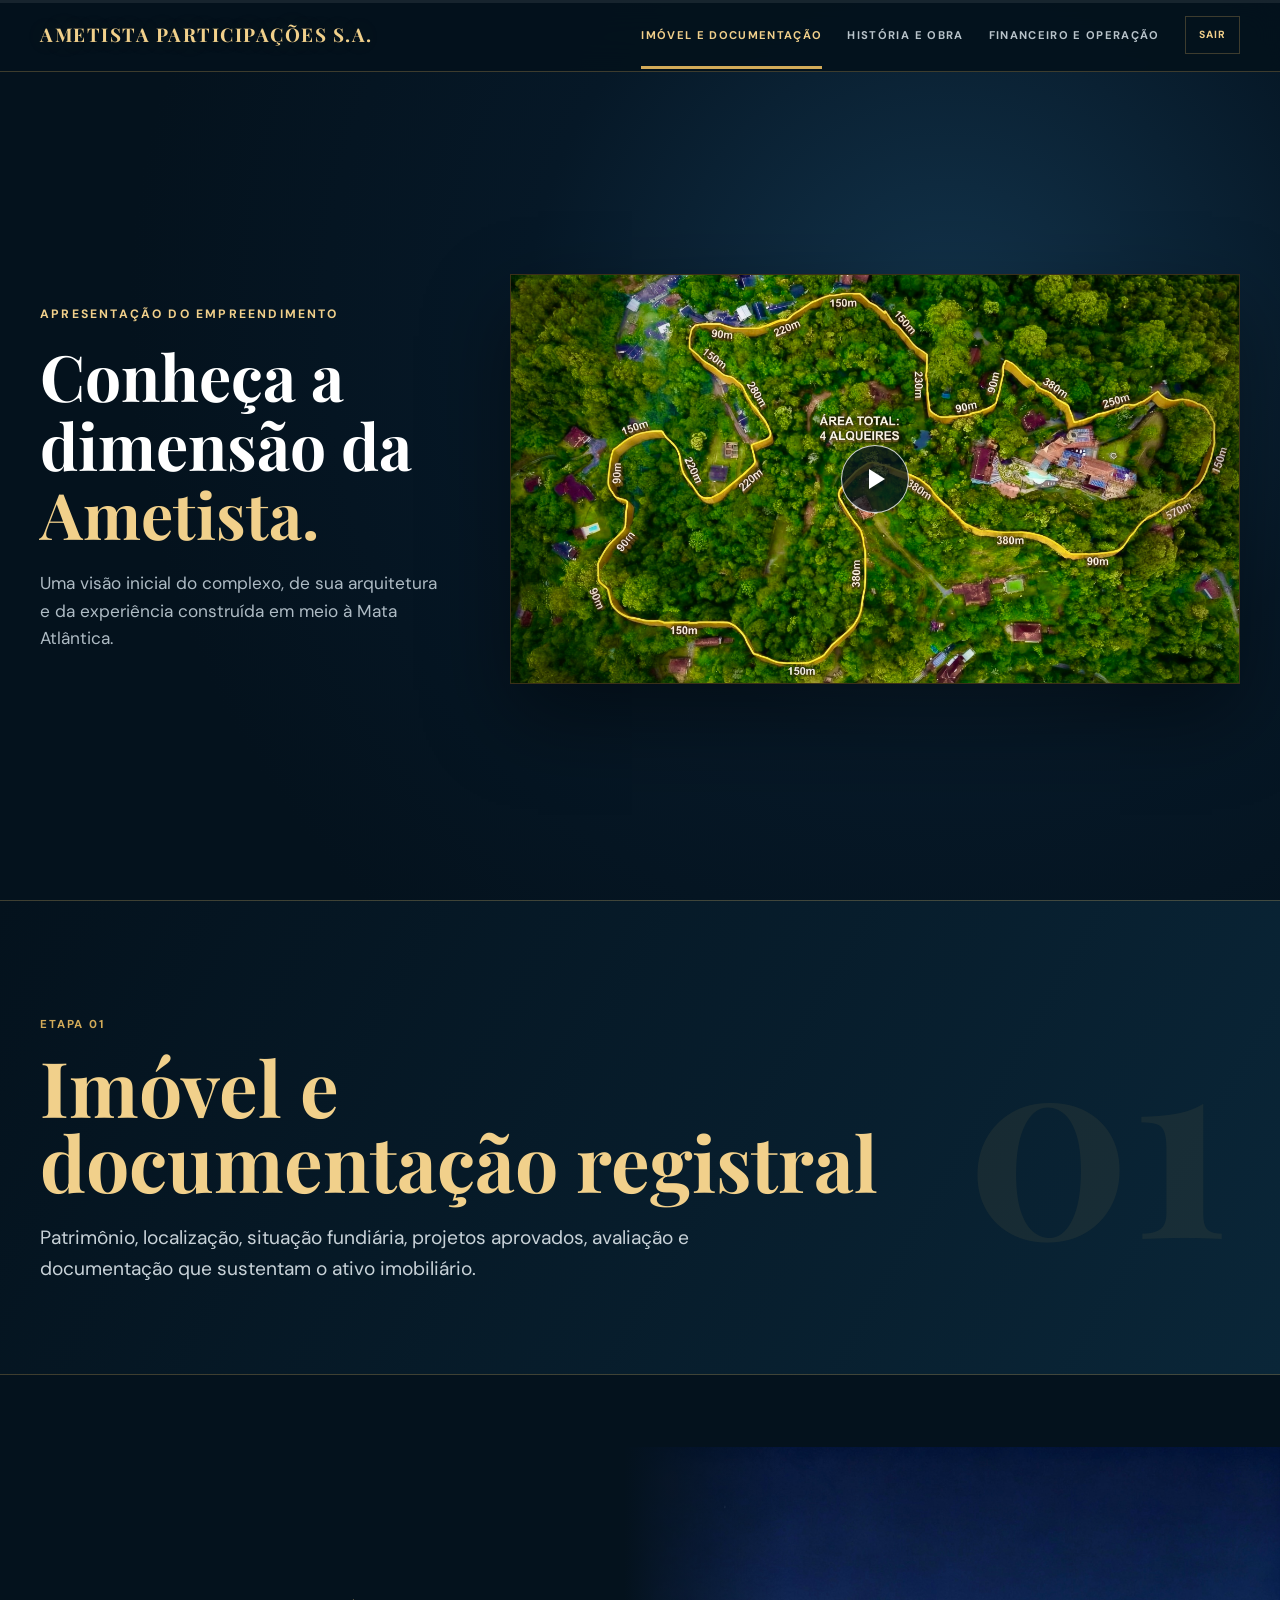
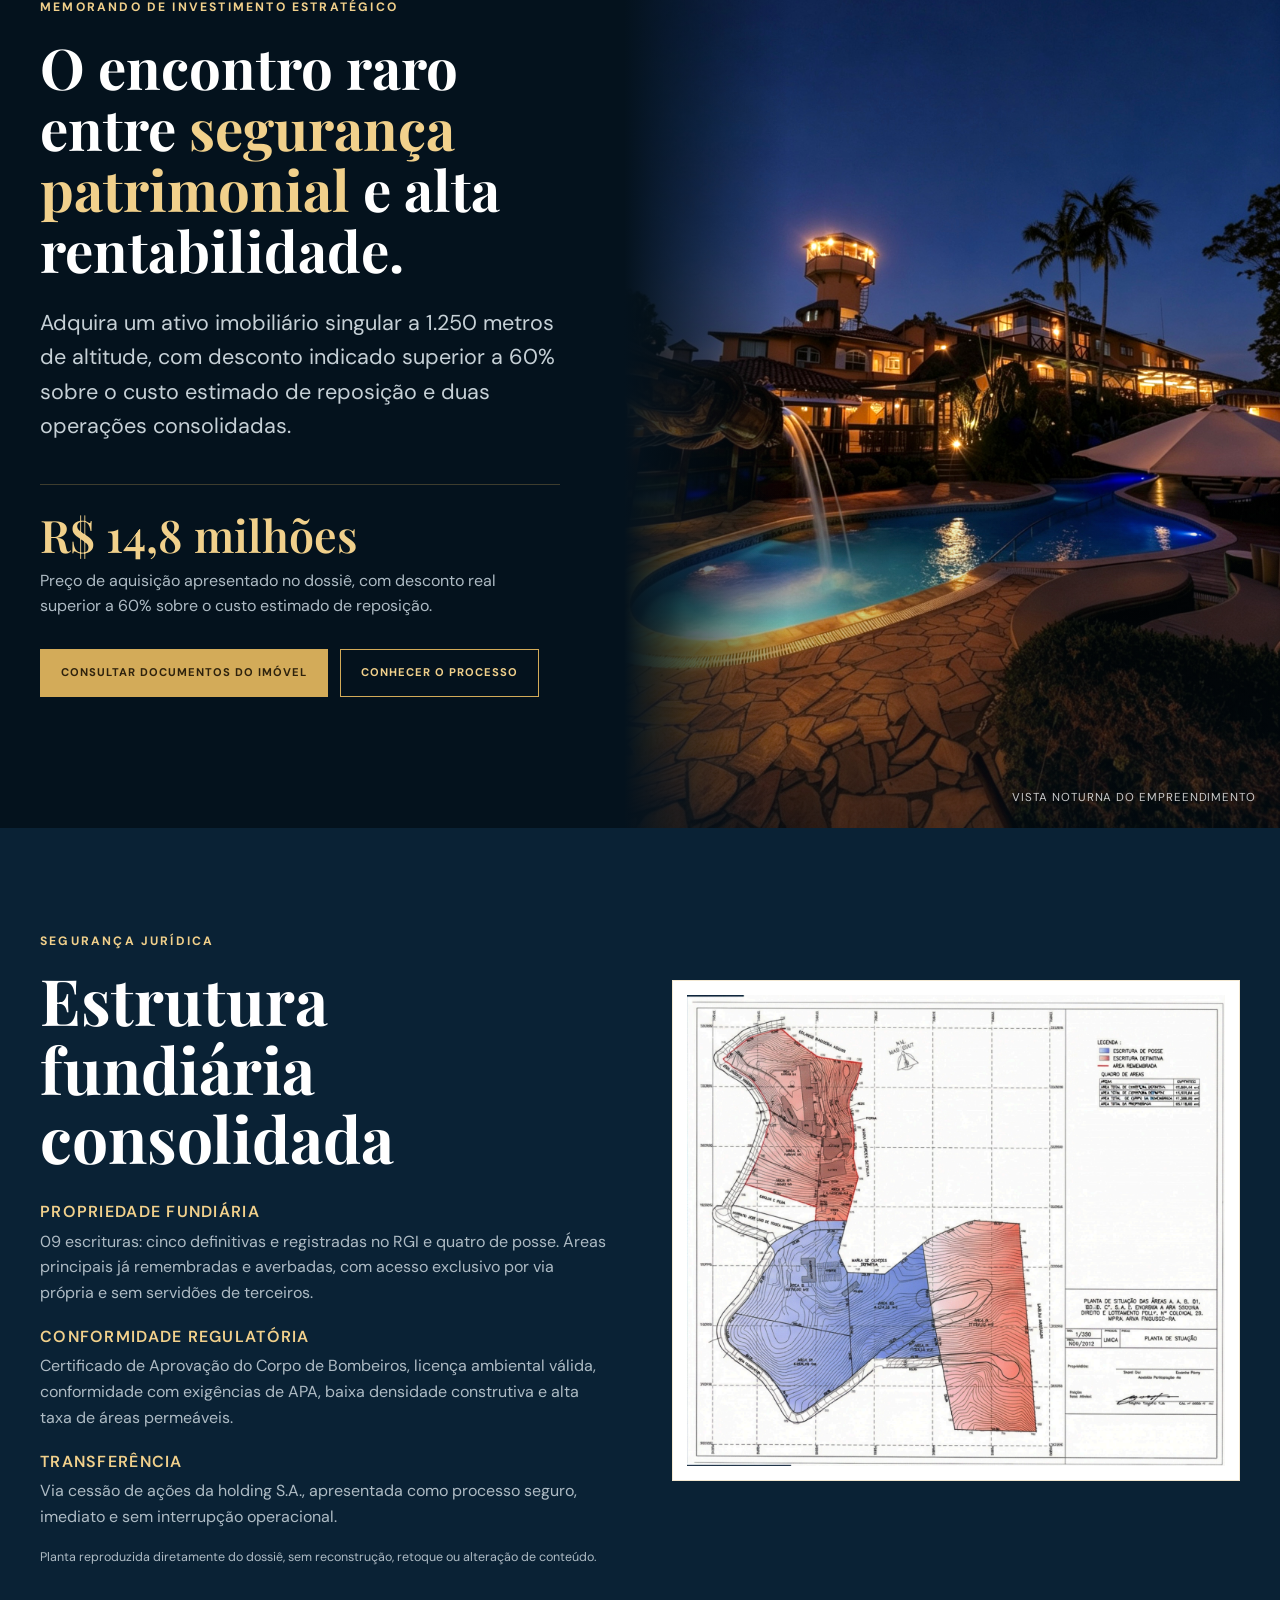
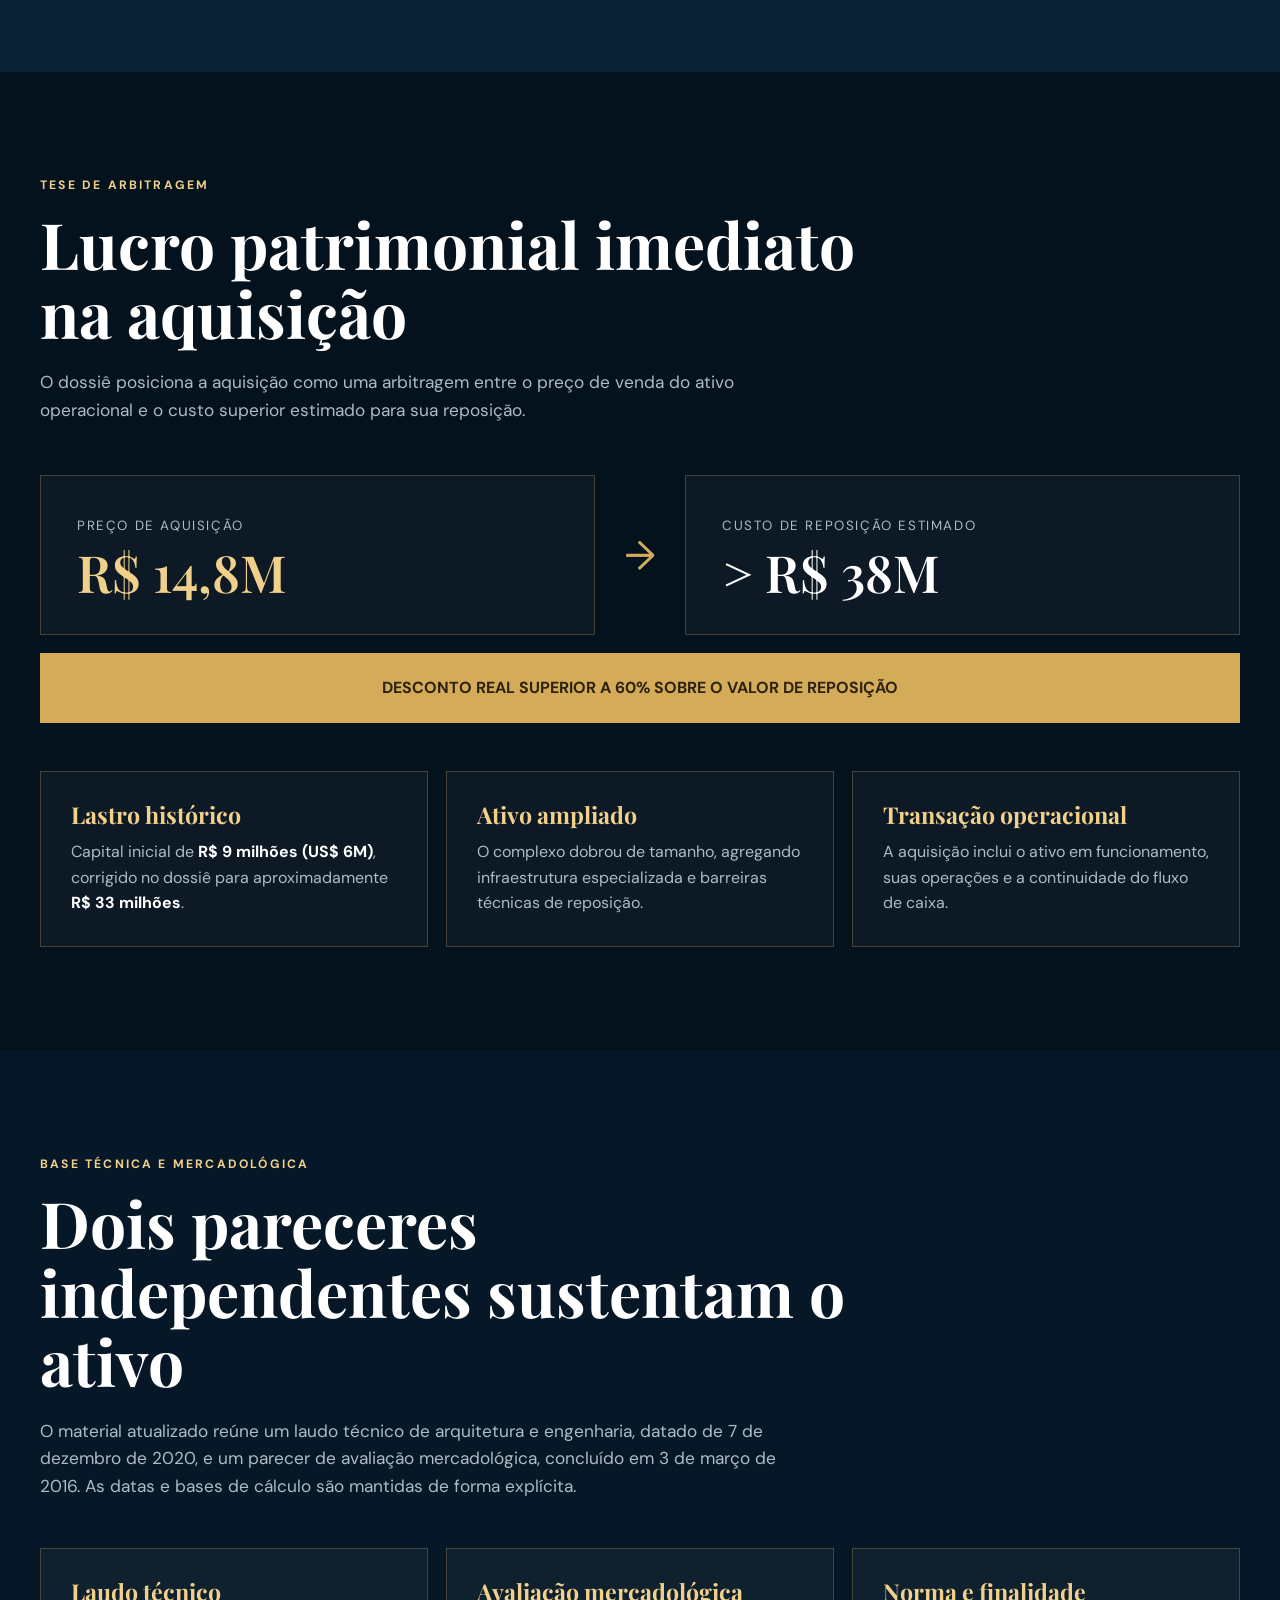
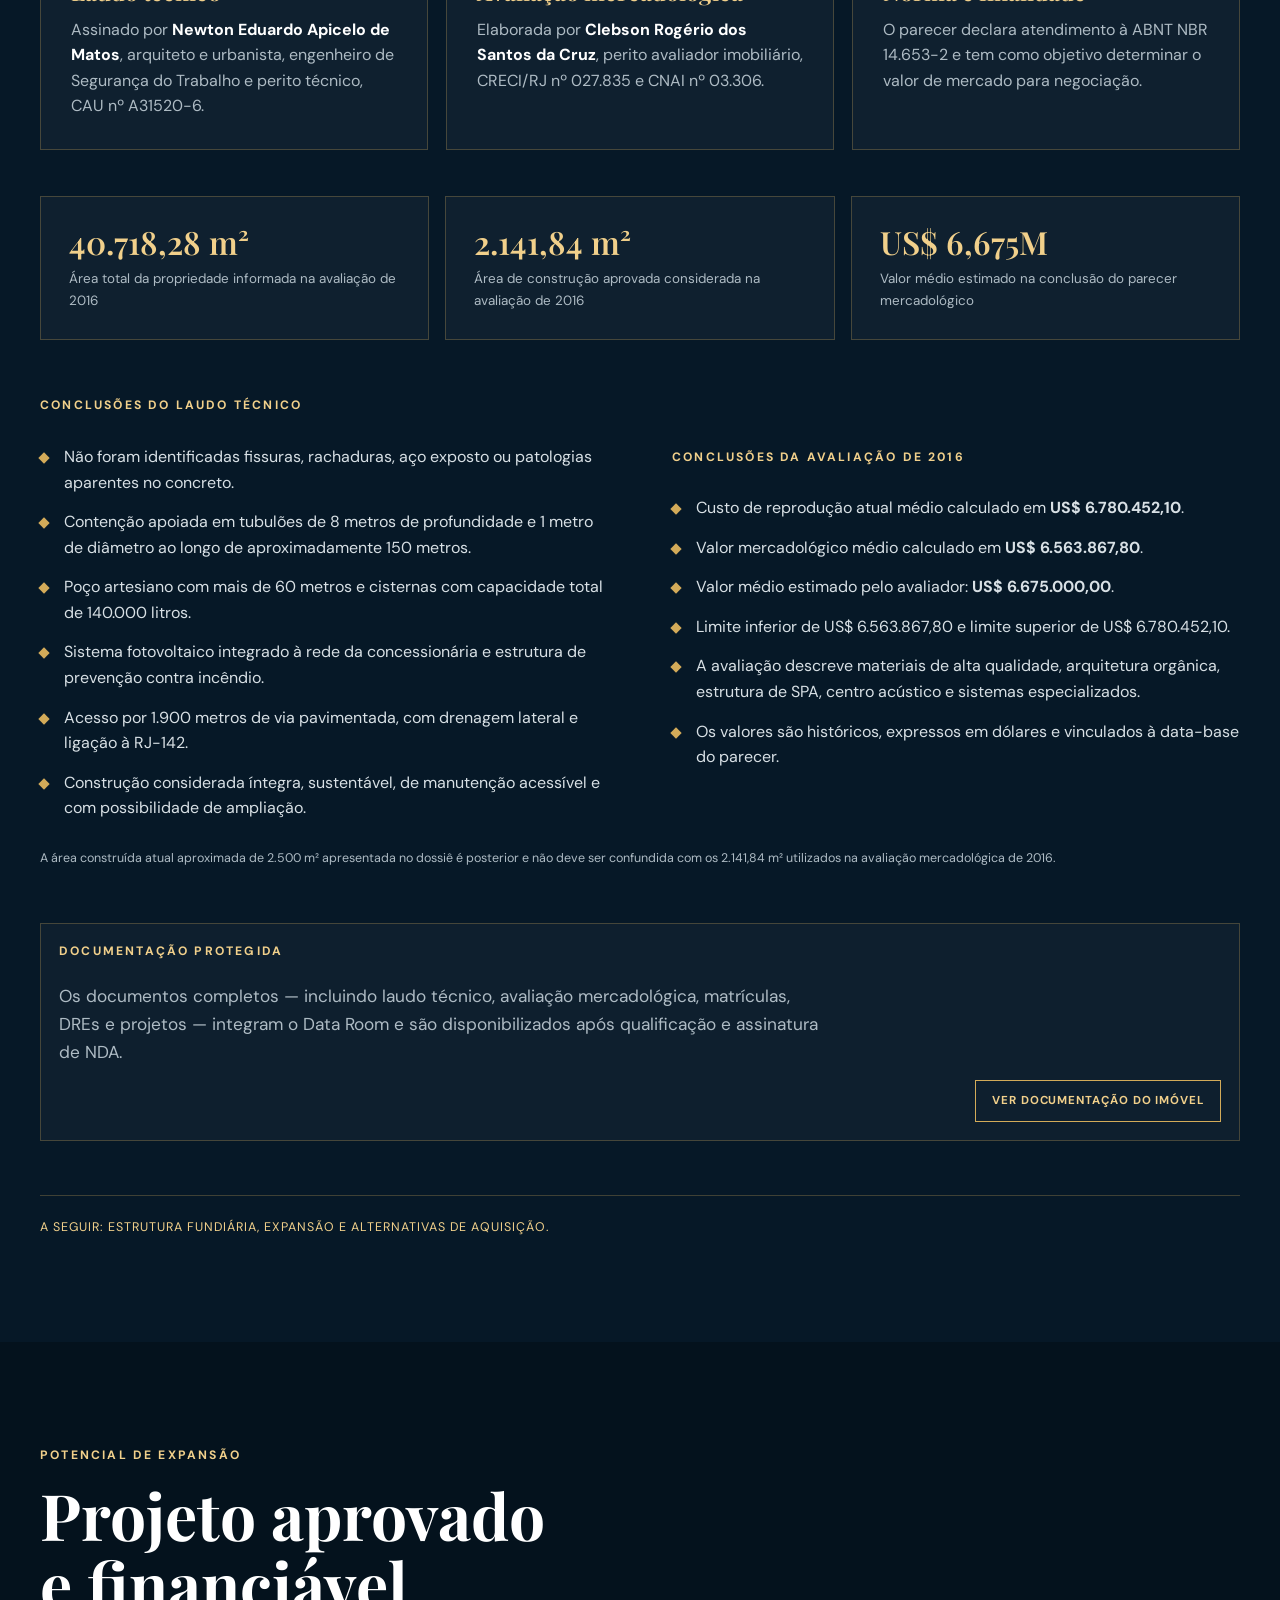
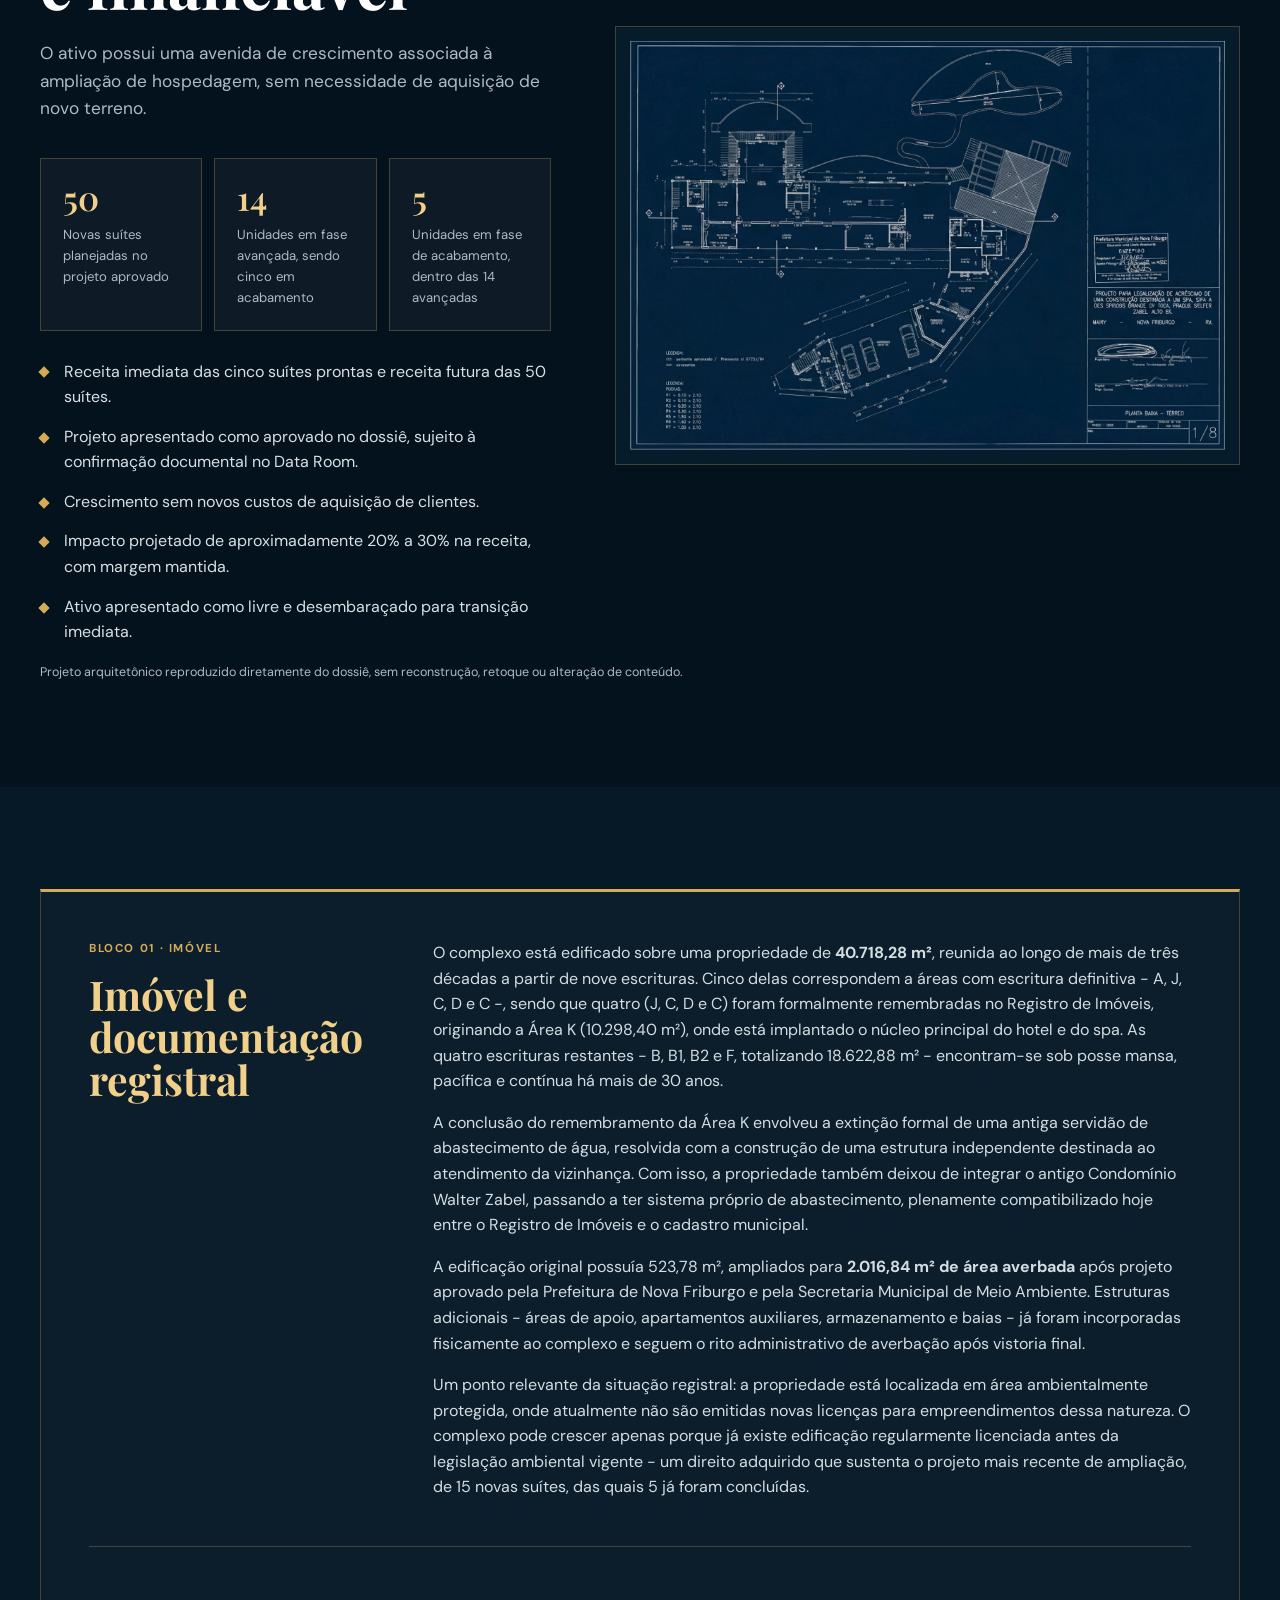
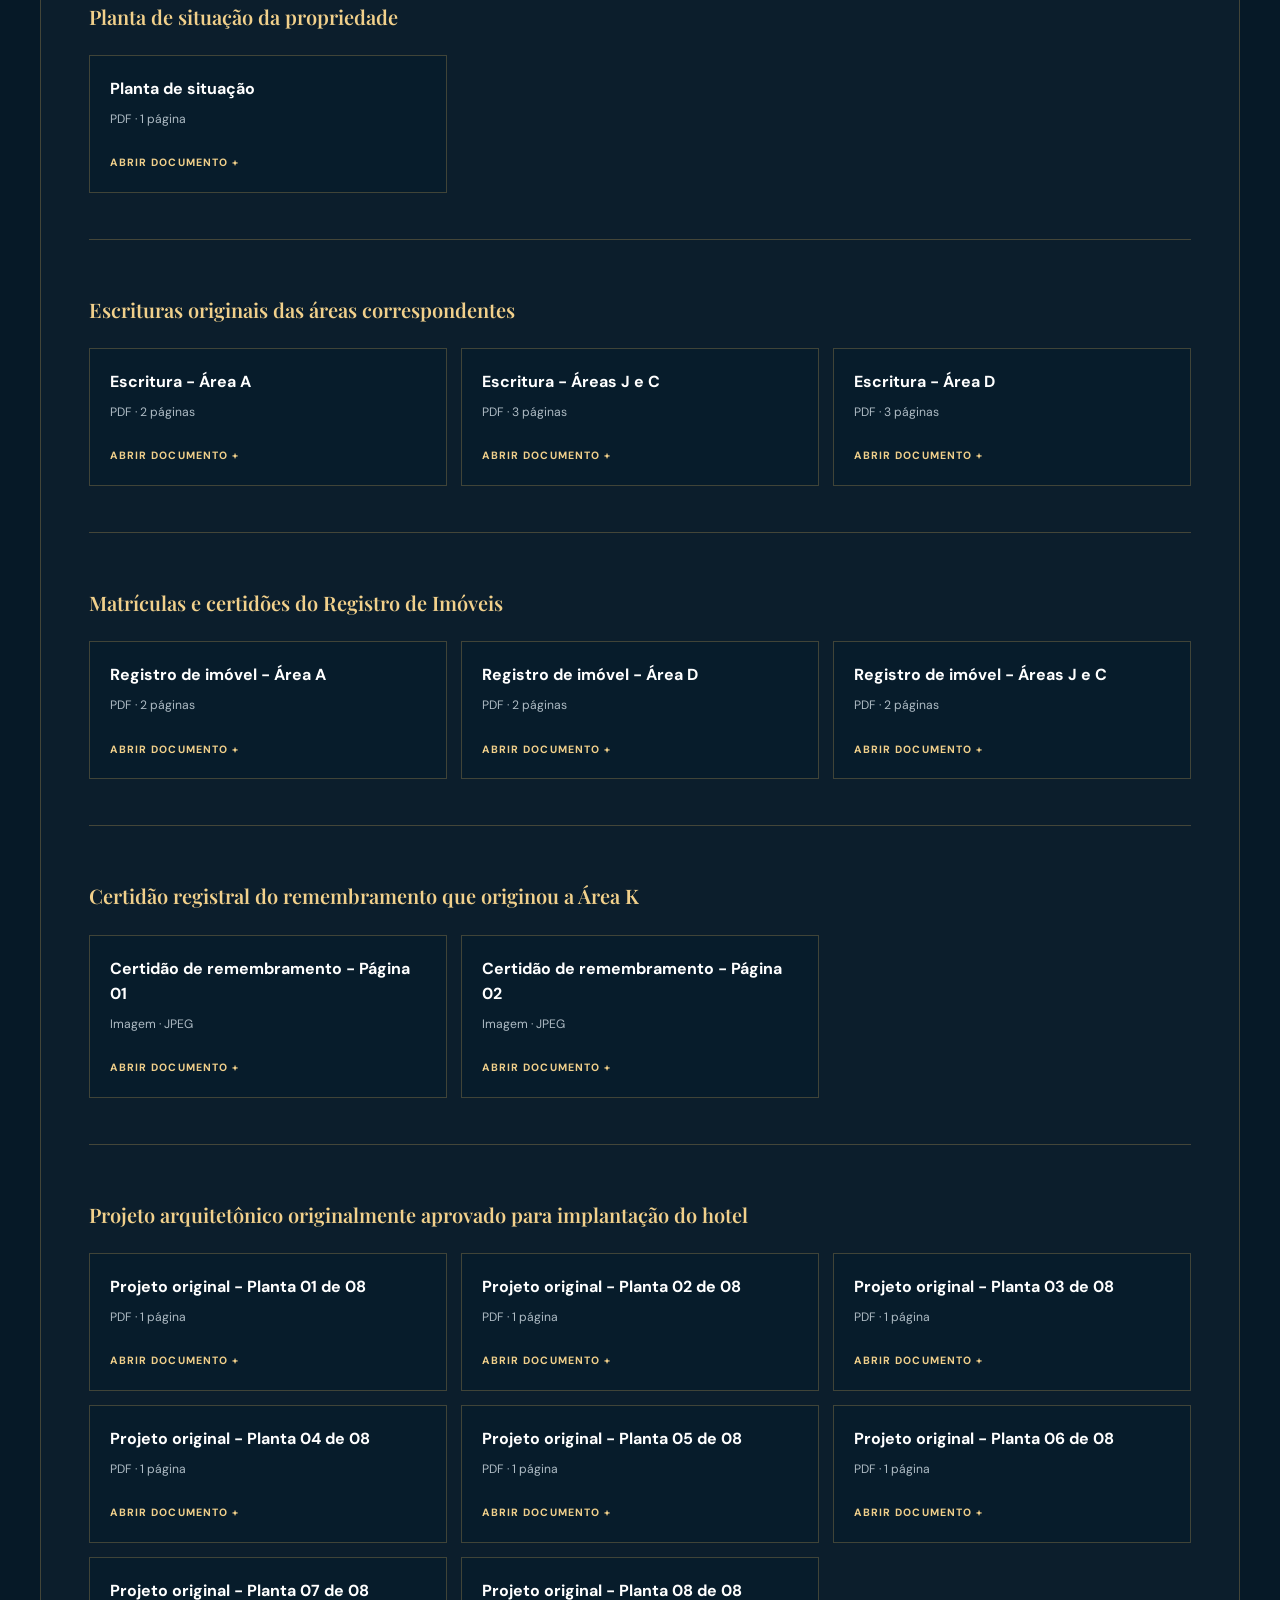
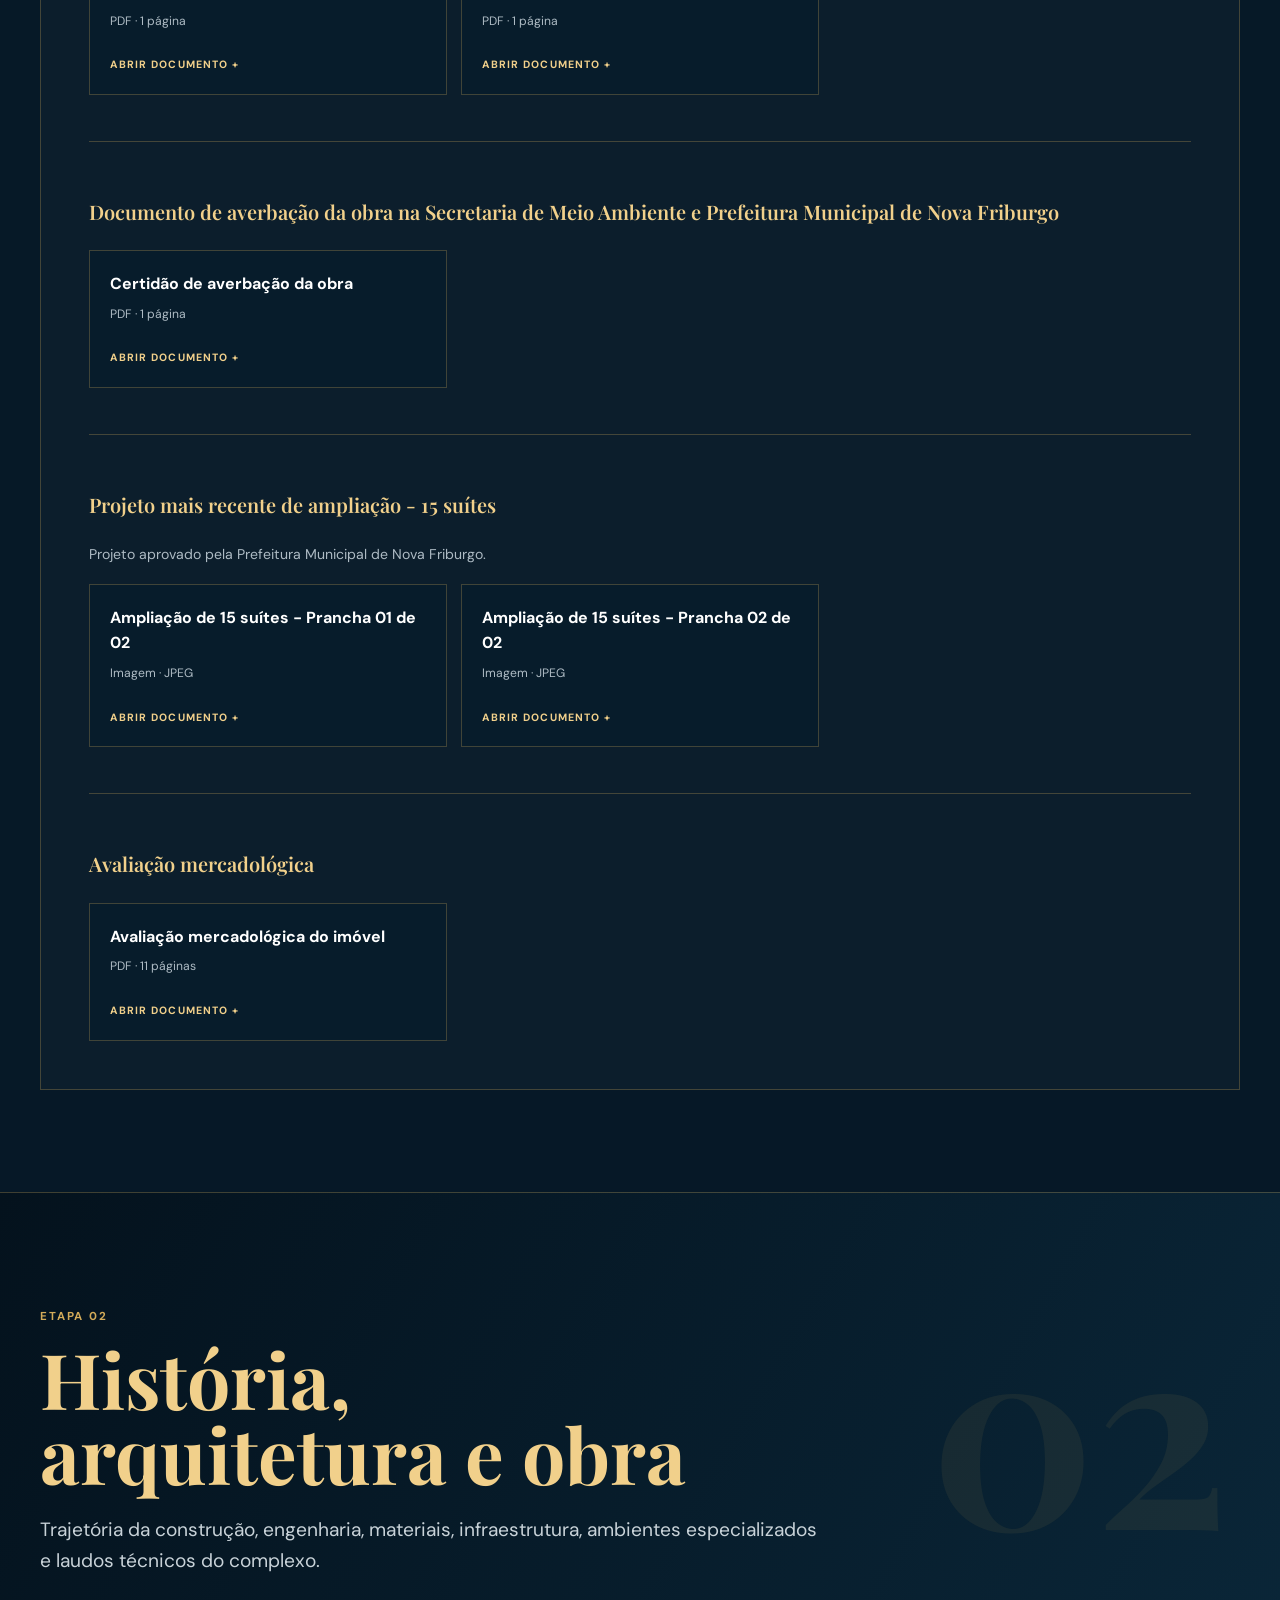
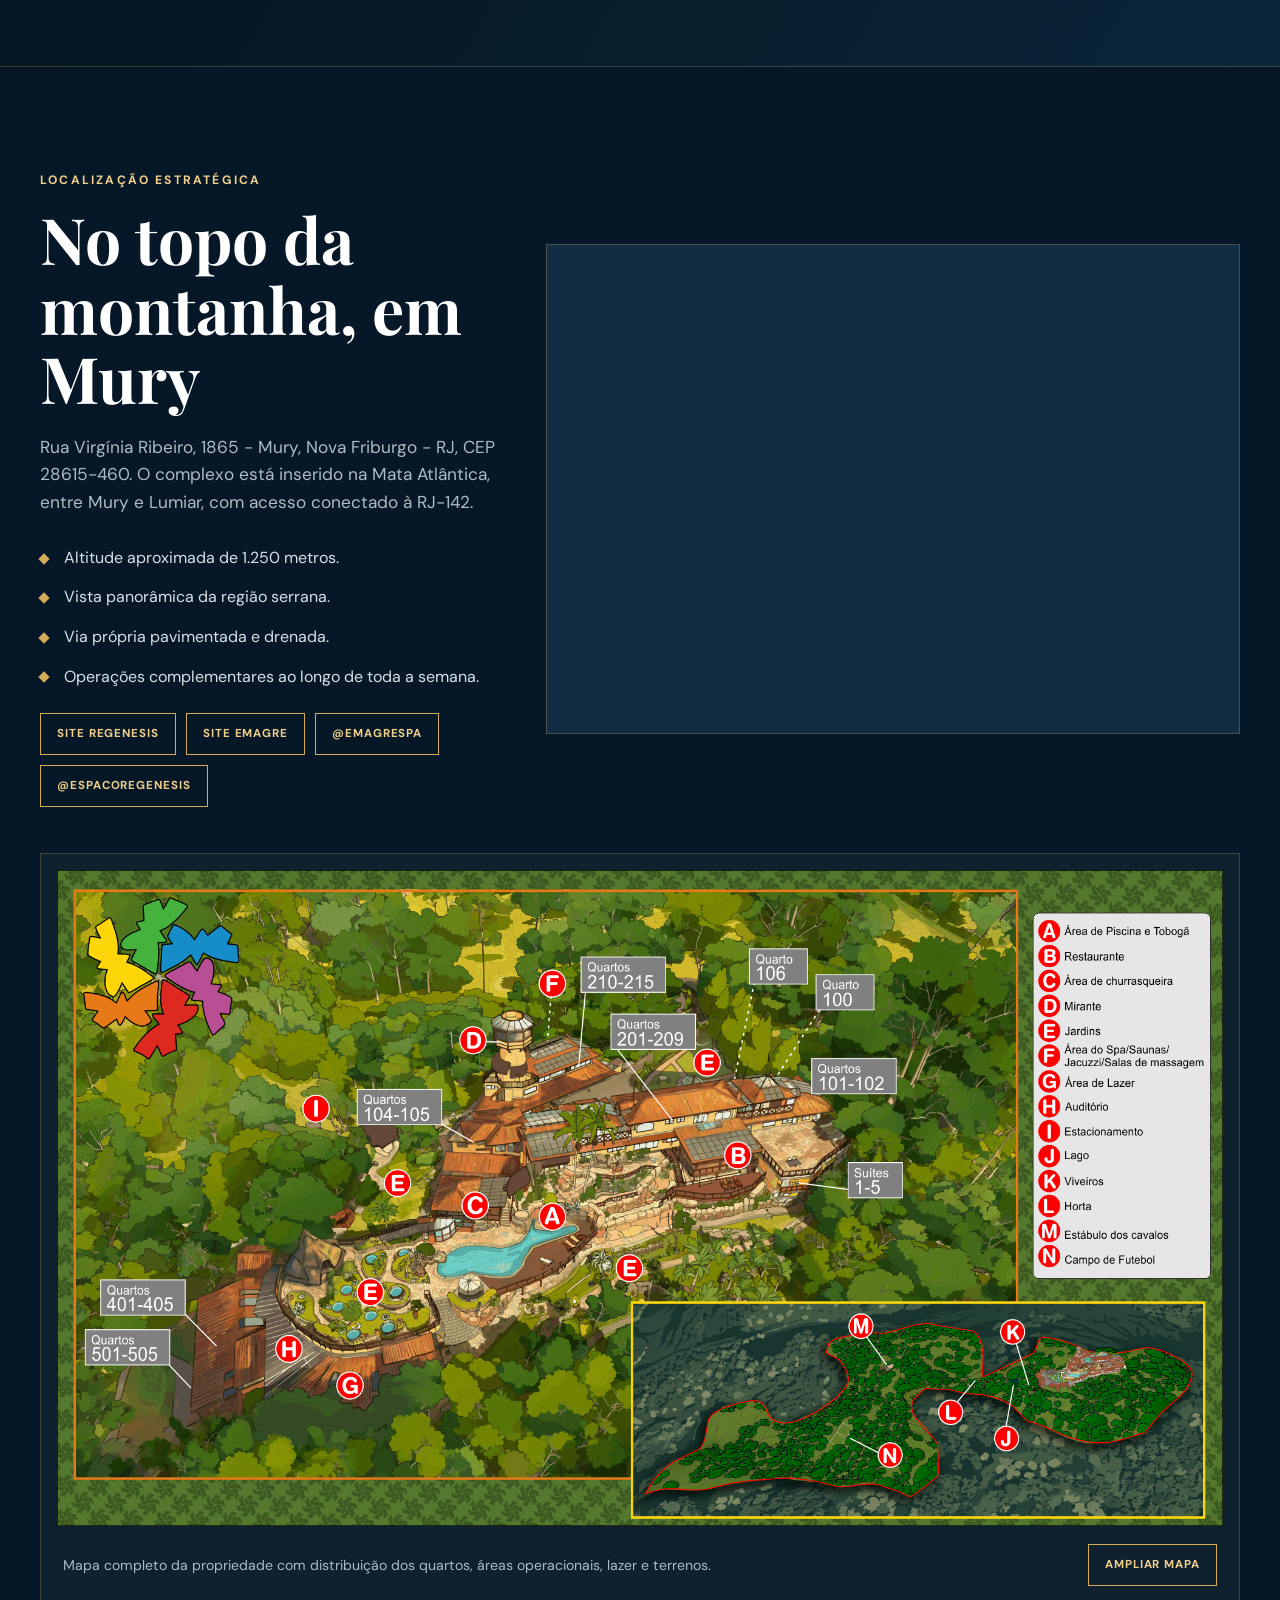
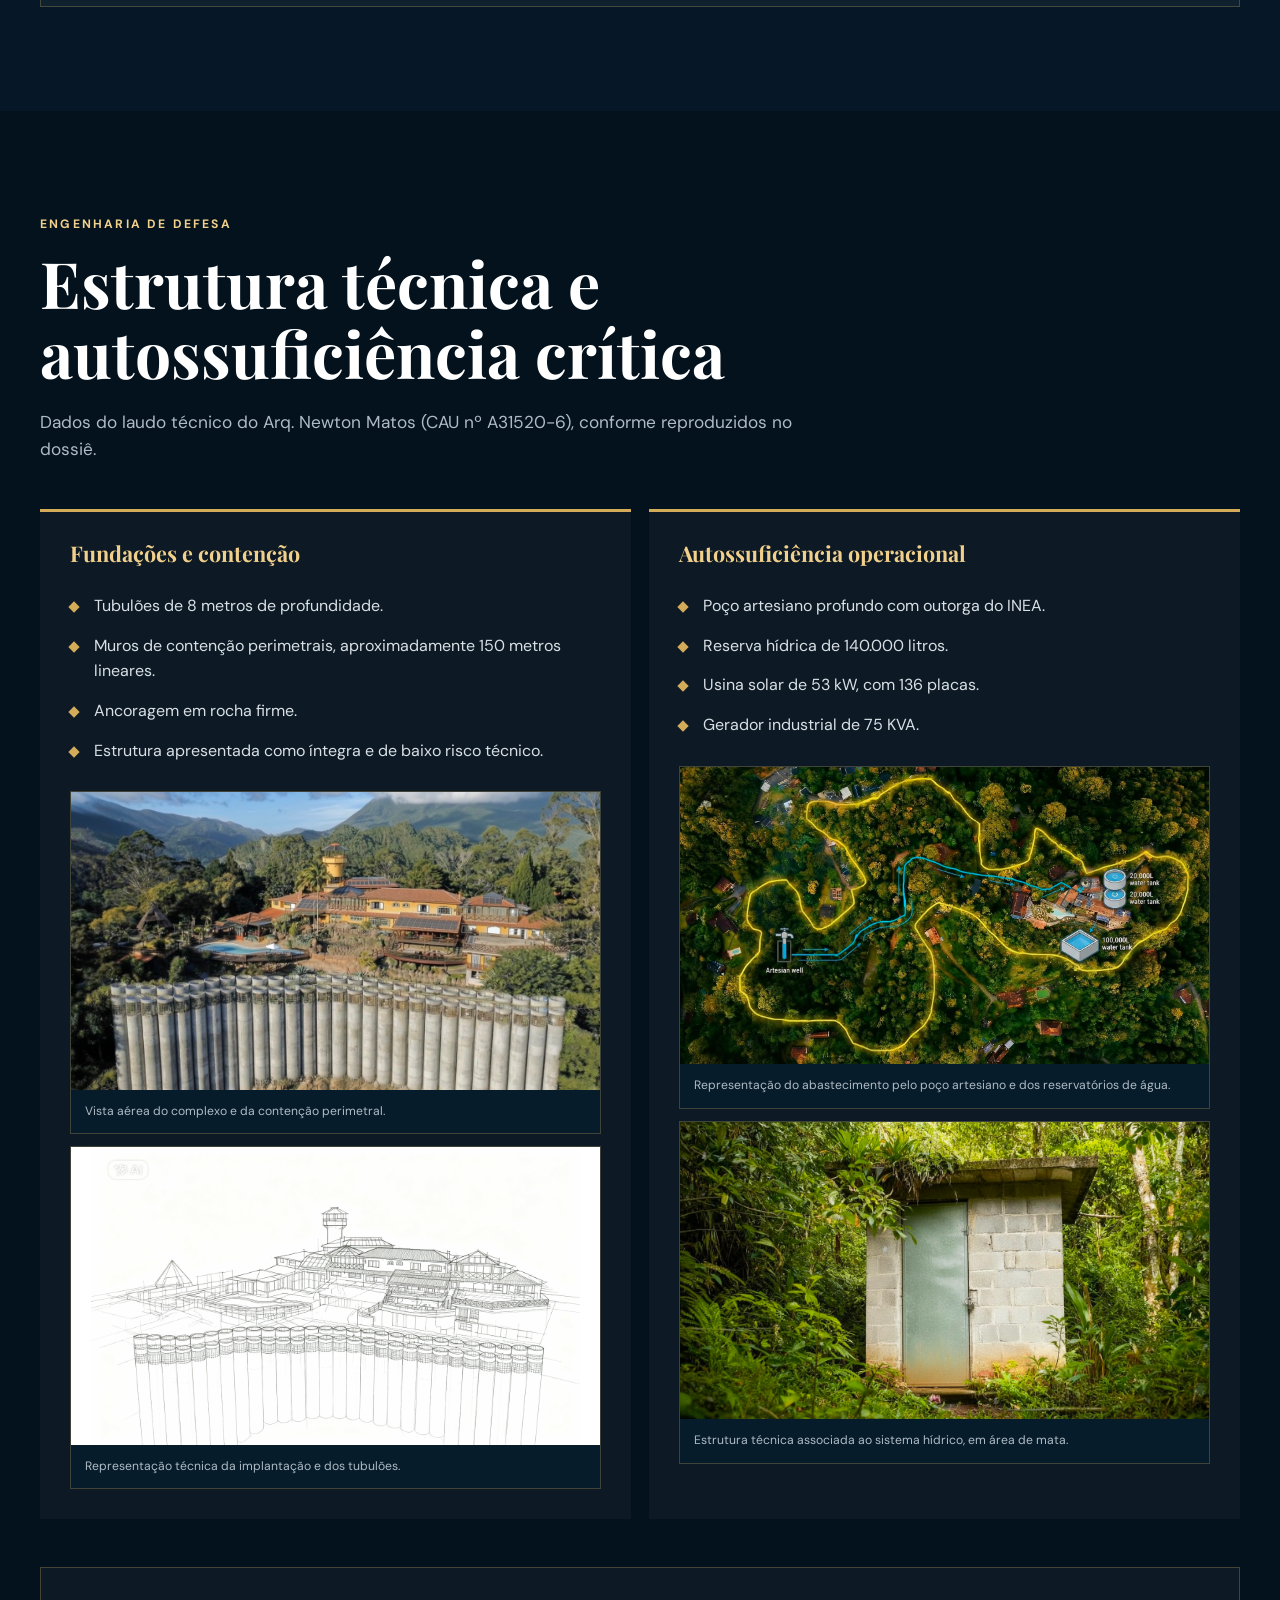
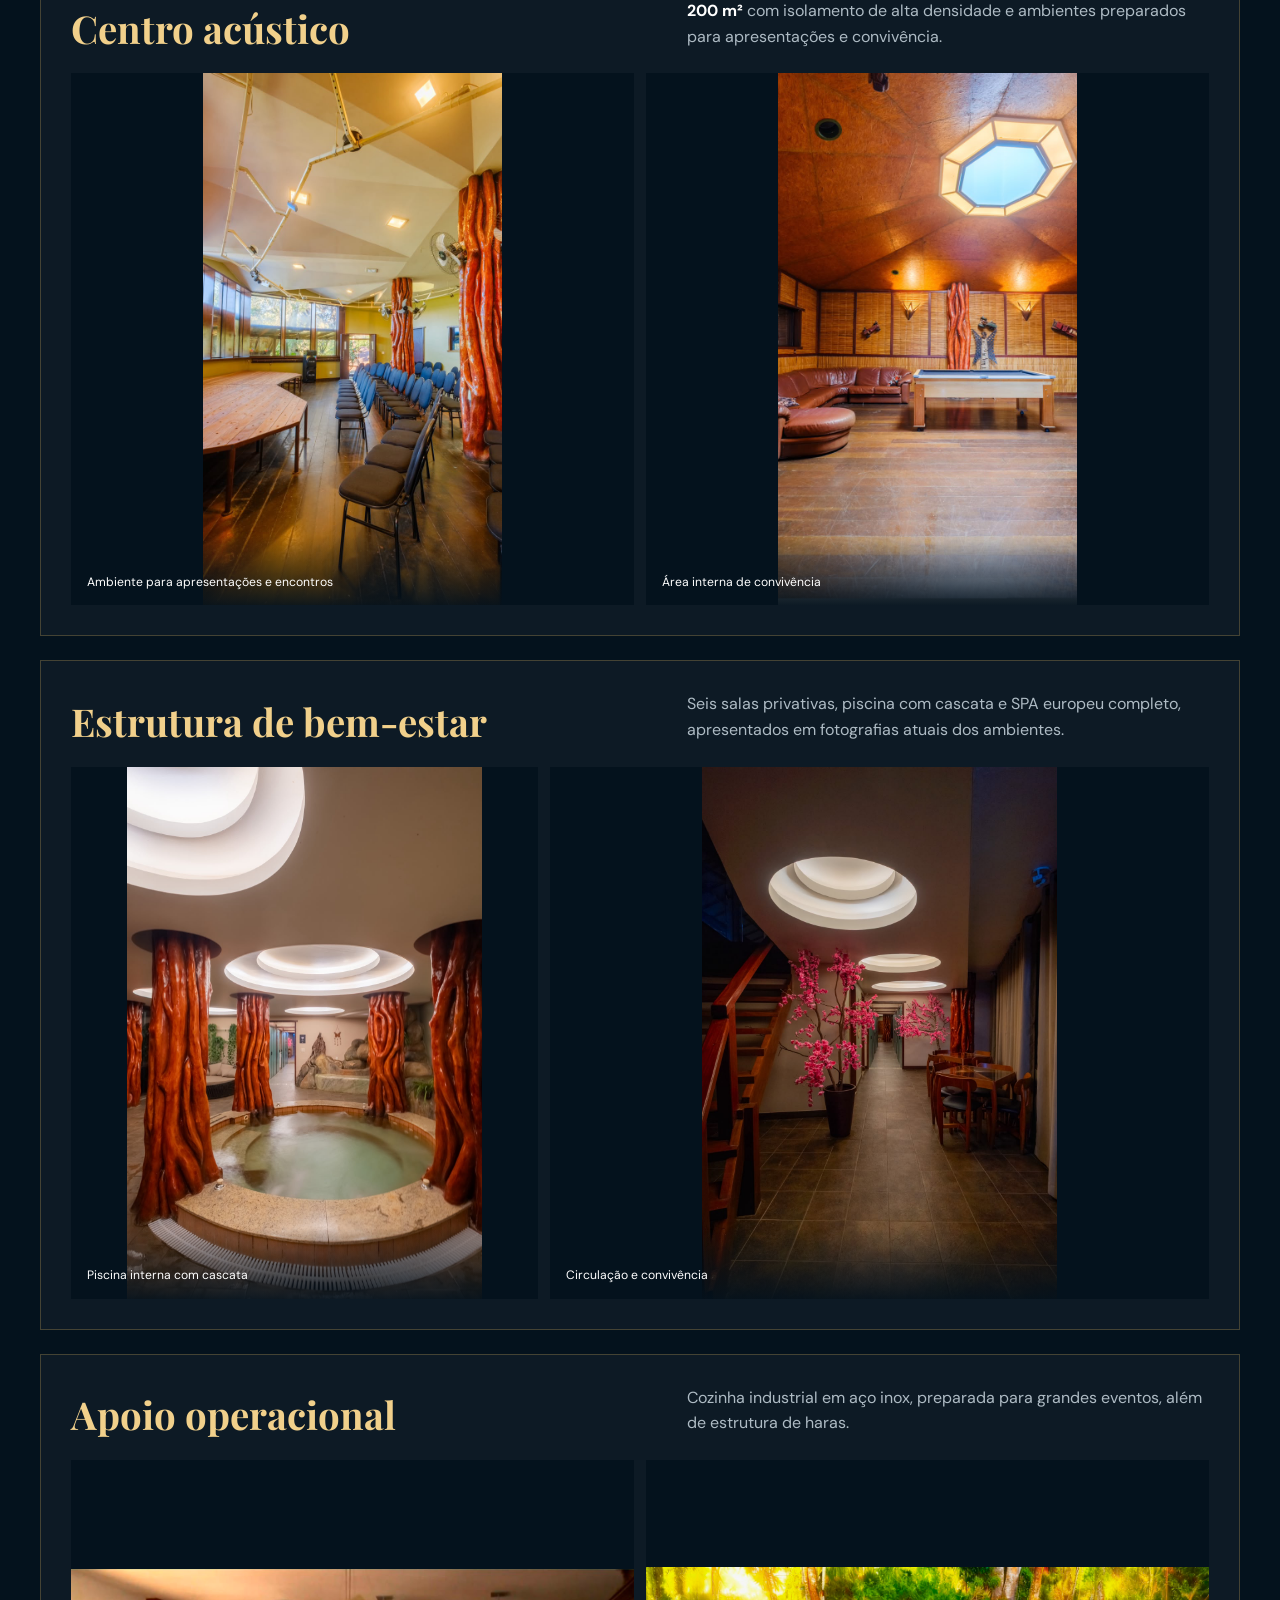
==== index.html @ 2f3d2a54 "Organiza site em três etapas e adiciona Data Room" ====
<!doctype html>
<html lang="pt-BR">
<head>
  <meta charset="utf-8">
  <meta name="viewport" content="width=device-width, initial-scale=1">
  <meta name="description" content="Ametista Participações S.A. - oportunidade de aquisição de complexo de luxo em Nova Friburgo.">
  <title>Ametista Participações S.A. | Memorando de Investimento</title>
  <link rel="preconnect" href="https://fonts.googleapis.com">
  <link rel="preconnect" href="https://fonts.gstatic.com" crossorigin>
  <link href="https://fonts.googleapis.com/css2?family=DM+Sans:wght@400;500;600;700&family=Playfair+Display:wght@500;600;700&display=swap" rel="stylesheet">
  <style>
    :root {
      --navy: #061827;
      --navy-2: #0a2235;
      --navy-3: #102d43;
      --gold: #d3ab59;
      --gold-light: #f1d08b;
      --paper: #f6f1e7;
      --white: #fff;
      --ink: #333333;
      --muted: #aebbc4;
      --line: rgba(211, 171, 89, .28);
      --max: 1200px;
      --nav-h: 72px;
    }

    * { box-sizing: border-box; }
    html { scroll-behavior: smooth; scroll-padding-top: var(--nav-h); }
    body { margin: 0; overflow-x: hidden; background: var(--navy); color: var(--white); font-family: "DM Sans", sans-serif; line-height: 1.6; }
    img { display: block; width: 100%; }
    a { color: inherit; text-decoration: none; }
    h1, h2, h3 { font-family: "Playfair Display", serif; line-height: 1.08; margin: 0; }
    p { margin: 0; }
    section { scroll-margin-top: var(--nav-h); }
    .container { width: min(var(--max), calc(100% - 40px)); margin: 0 auto; }
    .section { padding: 104px 0; }
    .section-dark { background: var(--navy); }
    .section-deep { background: #04121d; }
    .section-mid { background: var(--navy-2); }
    .eyebrow { color: var(--gold-light); font-size: .76rem; font-weight: 700; letter-spacing: .18em; text-transform: uppercase; }
    .section-title { margin-top: 14px; font-size: clamp(2.25rem, 5vw, 4rem); max-width: 850px; }
    .section-lead { margin-top: 22px; color: var(--muted); max-width: 760px; font-size: 1.08rem; }
    .gold { color: var(--gold-light); }
    .fine-print { color: var(--muted); font-size: .78rem; }

    .topbar {
      position: fixed; inset: 0 0 auto; height: var(--nav-h); z-index: 50;
      background: rgba(4, 18, 29, .96); border-bottom: 1px solid var(--line);
      backdrop-filter: blur(16px);
    }
    .progress-track { position: fixed; inset: 0 0 auto; height: 3px; z-index: 80; background: rgba(255,255,255,.08); }
    .progress-bar { display: block; width: 0; height: 100%; background: var(--gold); transition: width .12s linear; }
    .nav-inner { height: 100%; display: flex; align-items: center; gap: 38px; }
    .brand { color: var(--gold-light); font-family: "Playfair Display", serif; font-size: 1.18rem; font-weight: 700; letter-spacing: .08em; white-space: nowrap; text-shadow: 0 0 22px rgba(211,171,89,.18); }
    .nav-links { margin-left: auto; display: flex; align-items: center; gap: 25px; }
    .nav-link { color: #b8c3ca; padding: 25px 0 21px; border-bottom: 3px solid transparent; font-size: .7rem; font-weight: 700; letter-spacing: .12em; text-transform: uppercase; transition: .25s ease; }
    .nav-link:hover, .nav-link.active { color: var(--gold-light); border-color: var(--gold); }
    .menu-toggle { display: none; width: 44px; height: 44px; margin-left: auto; padding: 10px; border: 1px solid var(--line); background: transparent; color: var(--gold-light); cursor: pointer; }
    .menu-toggle span { display: block; width: 100%; height: 2px; margin: 5px 0; background: currentColor; transition: .25s ease; }
    .logout-link { display: inline-flex; align-items: center; min-height: 38px; padding: 8px 13px; border: 1px solid var(--line); color: var(--gold-light); font-size: .65rem; font-weight: 700; letter-spacing: .1em; text-transform: uppercase; }
    .logout-link:hover { background: var(--gold); color: #2e220d; }
    .chapter-nav { position: fixed; left: 18px; top: 50%; z-index: 45; display: grid; gap: 15px; padding: 18px 16px; transform: translateY(-50%); background: rgba(4,18,29,.95); border: 1px solid var(--line); backdrop-filter: blur(10px); }
    .chapter-link { display: flex; align-items: center; gap: 10px; color: rgba(255,255,255,.55); font-size: .61rem; font-weight: 700; letter-spacing: .09em; text-transform: uppercase; }
    .chapter-link::before { content: ""; width: 18px; height: 1px; background: currentColor; transition: .25s ease; }
    .chapter-link:hover, .chapter-link.active { color: var(--gold-light); }
    .chapter-link.active::before { width: 32px; height: 2px; background: var(--gold); }

    .hero { min-height: 100vh; padding-top: var(--nav-h); display: grid; grid-template-columns: minmax(0, 1fr) minmax(420px, 1.05fr); background: #04121d; }
    .hero-copy { padding: 90px max(40px, calc((100vw - var(--max)) / 2)) 70px max(40px, calc((100vw - var(--max)) / 2)); padding-right: 64px; display: flex; flex-direction: column; justify-content: center; }
    .hero h1 { margin-top: 20px; font-size: clamp(2.8rem, 4.4vw, 5rem); }
    .hero-sub { margin-top: 25px; color: #c6d0d6; font-size: clamp(1rem, 1.7vw, 1.35rem); max-width: 650px; }
    .hero-actions { margin-top: 30px; display: flex; flex-wrap: wrap; gap: 12px; }
    .cta { display: inline-flex; min-height: 48px; padding: 12px 20px; align-items: center; justify-content: center; border: 1px solid var(--gold); color: var(--gold-light); font-size: .7rem; font-weight: 700; letter-spacing: .09em; text-transform: uppercase; }
    .cta-primary { background: var(--gold); color: #2e220d; }
    .hero-price { margin-top: 40px; padding-top: 28px; border-top: 1px solid var(--line); }
    .hero-price strong { display: block; color: var(--gold-light); font: 600 clamp(2rem, 3.5vw, 3.4rem)/1 "Playfair Display", serif; }
    .hero-price span { display: block; margin-top: 10px; color: var(--muted); }
    .hero-photo { min-height: 620px; position: relative; overflow: hidden; }
    .hero-photo img { height: 100%; object-fit: cover; }
    .hero-photo::after { content: ""; position: absolute; inset: 0; background: linear-gradient(90deg, #04121d 0, transparent 25%), linear-gradient(0deg, rgba(4,18,29,.5), transparent 35%); }
    .photo-caption { position: absolute; z-index: 2; right: 24px; bottom: 20px; color: rgba(255,255,255,.78); font-size: .72rem; letter-spacing: .08em; text-transform: uppercase; }

    .opening-film { min-height: 100vh; padding: calc(var(--nav-h) + 54px) 0 68px; display: grid; align-items: center; background: radial-gradient(circle at 74% 36%, #12334b 0, #061827 38%, #04121d 74%); }
    .opening-film-grid { display: grid; grid-template-columns: minmax(0, .72fr) minmax(520px, 1.28fr); gap: 60px; align-items: center; }
    .opening-film h2 { margin-top: 16px; font-size: clamp(2.7rem, 5vw, 5.2rem); }
    .opening-film-copy { margin-top: 22px; max-width: 540px; color: var(--muted); font-size: 1.08rem; }
    .opening-video-shell { position: relative; width: 100%; aspect-ratio: 16 / 9; overflow: hidden; border: 1px solid var(--line); background: #000; box-shadow: 0 34px 80px rgba(0,0,0,.42); }
    .opening-video-shell video { width: 100%; height: 100%; object-fit: cover; pointer-events: none; }
    .opening-video-shell.playing .video-play { opacity: 0; pointer-events: auto; }
    .opening-video-shell.playing .video-play::before { width: 14px; height: 20px; margin: 0 auto; border: 0; border-left: 5px solid currentColor; border-right: 5px solid currentColor; }

    .stat-grid { margin-top: 55px; display: grid; grid-template-columns: repeat(4, 1fr); border: 1px solid var(--line); }
    .stat { padding: 30px; border-right: 1px solid var(--line); }
    .stat:last-child { border: 0; }
    .stat strong { display: block; color: var(--gold-light); font: 600 2rem/1.1 "Playfair Display", serif; }
    .stat span { display: block; margin-top: 8px; color: var(--muted); font-size: .83rem; }

    .split { display: grid; grid-template-columns: 1fr 1fr; gap: 64px; align-items: center; }
    .split-wide { grid-template-columns: .9fr 1.1fr; }
    .photo-frame { position: relative; border: 1px solid var(--line); background: var(--navy-3); overflow: hidden; }
    .photo-frame img { min-height: 480px; height: 100%; object-fit: cover; }
    .photo-frame.contain img { object-fit: contain; min-height: 0; background: #fff; }
    .photo-label { position: absolute; left: 14px; bottom: 14px; padding: 7px 10px; background: rgba(4,18,29,.88); color: var(--gold-light); font-size: .68rem; letter-spacing: .1em; text-transform: uppercase; }

    .card-grid { margin-top: 48px; display: grid; grid-template-columns: repeat(3, 1fr); gap: 18px; }
    .card { padding: 30px; background: rgba(255,255,255,.035); border: 1px solid var(--line); }
    .card h3 { color: var(--gold-light); font-size: 1.45rem; }
    .card p { margin-top: 12px; color: var(--muted); }
    .card strong { color: var(--white); }
    .check-list { list-style: none; padding: 0; margin: 28px 0 0; display: grid; gap: 14px; }
    .check-list li { position: relative; padding-left: 24px; color: #d8e0e5; }
    .check-list li::before { content: ""; position: absolute; left: 0; top: .62em; width: 8px; height: 8px; background: var(--gold); transform: rotate(45deg); }

    .arbitrage { margin-top: 50px; display: grid; grid-template-columns: 1fr auto 1fr; gap: 30px; align-items: center; }
    .value-box { padding: 36px; border: 1px solid var(--line); background: rgba(255,255,255,.035); }
    .value-box small { color: var(--muted); text-transform: uppercase; letter-spacing: .12em; }
    .value-box strong { display: block; margin-top: 10px; font: 600 clamp(2.2rem, 4vw, 4rem)/1 "Playfair Display", serif; }
    .arrow { color: var(--gold); font-size: 2.5rem; }
    .discount { margin-top: 18px; padding: 22px 30px; background: var(--gold); color: #2e220d; font-weight: 700; text-align: center; }

    .operation { overflow: hidden; border: 1px solid var(--line); background: #071c2b; }
    .operation + .operation { margin-top: 42px; }
    .operation-photo { height: 340px; }
    .operation-photo img { height: 100%; object-fit: cover; }
    .operation-photo.contain { height: auto; aspect-ratio: 16 / 9; background: #04121d; }
    .operation-photo.contain img { object-fit: contain; }
    .operation-photo.contain.ratio-3x2 { aspect-ratio: 3 / 2; }
    .operation-body { padding: 38px; display: grid; grid-template-columns: .85fr 1.15fr; gap: 45px; }
    .operation h3 { color: var(--gold-light); font-size: 2.3rem; }
    .company-note { margin-top: 18px; padding: 14px 16px; border-left: 3px solid var(--gold); background: rgba(211,171,89,.08); color: #e7edf0; }
    .link-row { margin-top: 24px; display: flex; flex-wrap: wrap; gap: 10px; }
    .button-link { display: inline-flex; align-items: center; justify-content: center; min-height: 42px; padding: 10px 16px; border: 1px solid var(--gold); color: var(--gold-light); font-size: .72rem; font-weight: 700; letter-spacing: .08em; text-transform: uppercase; transition: .2s ease; }
    .button-link:hover { background: var(--gold); color: #2e220d; }
    .video-grid { margin-top: 46px; display: grid; grid-template-columns: repeat(3, minmax(0, 1fr)); gap: 24px; }
    .video-card { padding: 22px; border: 1px solid var(--line); background: rgba(255,255,255,.035); }
    .video-shell { position: relative; width: min(100%, 360px); aspect-ratio: 9 / 16; margin: 0 auto; background: #000; overflow: hidden; }
    .video-shell video { width: 100%; height: 100%; object-fit: cover; pointer-events: none; }
    .video-shell video::-webkit-media-controls,
    .video-shell video::-webkit-media-controls-enclosure,
    .video-shell video::-webkit-media-controls-panel,
    .video-shell video::-webkit-media-controls-play-button,
    .video-shell video::-webkit-media-controls-timeline,
    .video-shell video::-webkit-media-controls-current-time-display,
    .video-shell video::-webkit-media-controls-time-remaining-display,
    .video-shell video::-webkit-media-controls-fullscreen-button,
    .video-shell video::-webkit-media-controls-mute-button { display: none !important; -webkit-appearance: none; }
    .video-play { position: absolute; inset: 50% auto auto 50%; width: 68px; height: 68px; padding: 0; transform: translate(-50%,-50%); border: 1px solid rgba(255,255,255,.78); border-radius: 50%; background: rgba(4,18,29,.76); color: #fff; cursor: pointer; transition: opacity .2s ease, transform .2s ease, background .2s ease; }
    .video-play::before { content: ""; display: block; width: 0; height: 0; margin-left: 27px; border-top: 10px solid transparent; border-bottom: 10px solid transparent; border-left: 16px solid currentColor; }
    .video-play:hover { background: rgba(212,175,55,.9); color: #2e220d; transform: translate(-50%,-50%) scale(1.05); }
    .video-shell.playing .video-play { opacity: 0; pointer-events: auto; }
    .video-shell.playing .video-play::before { width: 14px; height: 20px; margin: 0 auto; border: 0; border-left: 5px solid currentColor; border-right: 5px solid currentColor; }
    @media (hover: hover) { .video-shell.playing:hover .video-play { opacity: .82; } }
    .video-card h3 { margin-top: 20px; color: var(--gold-light); font-size: 1.45rem; }
    .video-card p { margin-top: 8px; color: var(--muted); }

    .finance-table { margin-top: 45px; border: 1px solid var(--line); }
    .finance-row { display: grid; grid-template-columns: .65fr 1fr 1fr .8fr; }
    .finance-row > div { padding: 21px 24px; border-right: 1px solid var(--line); border-bottom: 1px solid var(--line); }
    .finance-row > div:last-child { border-right: 0; }
    .finance-row:last-child > div { border-bottom: 0; }
    .finance-head { color: var(--gold-light); font-size: .75rem; font-weight: 700; letter-spacing: .11em; text-transform: uppercase; background: rgba(211,171,89,.08); }
    .finance-row strong { color: var(--gold-light); }
    .margin-callout { margin-top: 25px; padding: 28px; border-left: 4px solid var(--gold); background: rgba(255,255,255,.04); display: flex; justify-content: space-between; gap: 30px; align-items: center; }
    .margin-callout strong { color: var(--gold-light); font: 600 2.5rem/1 "Playfair Display", serif; white-space: nowrap; }

    .engineering-grid { margin-top: 45px; display: grid; grid-template-columns: repeat(2, 1fr); gap: 18px; }
    .engineering-card { padding: 30px; background: rgba(255,255,255,.035); border-top: 3px solid var(--gold); }
    .engineering-card h3 { font-size: 1.35rem; color: var(--gold-light); }
    .engineering-media { margin-top: 28px; display: grid; gap: 12px; }
    .engineering-media figure { margin: 0; overflow: hidden; border: 1px solid var(--line); background: #071c2b; }
    .engineering-media img { width: 100%; aspect-ratio: 16 / 9; object-fit: cover; }
    .engineering-media .technical-drawing { object-fit: contain; background: #fff; }
    .engineering-media figcaption { padding: 12px 14px; color: var(--muted); font-size: .76rem; }

    .amenity-showcase { margin-top: 48px; display: grid; gap: 24px; }
    .amenity-block { padding: 30px; border: 1px solid var(--line); background: rgba(255,255,255,.035); }
    .amenity-heading { display: grid; grid-template-columns: minmax(0, 1fr) minmax(240px, .9fr); gap: 36px; align-items: end; margin-bottom: 24px; }
    .amenity-heading h3 { color: var(--gold-light); font-size: clamp(1.8rem, 3vw, 2.6rem); }
    .amenity-heading p { color: var(--muted); }
    .amenity-heading strong { color: var(--white); }
    .amenity-gallery { display: grid; grid-template-columns: repeat(12, minmax(0, 1fr)); grid-auto-rows: 260px; gap: 12px; }
    .amenity-gallery figure { position: relative; margin: 0; overflow: hidden; background: #04121d; }
    .amenity-gallery img { width: 100%; height: 100%; object-fit: contain; transition: transform .5s ease; }
    .amenity-gallery figure:hover img { transform: scale(1.025); }
    .amenity-gallery figcaption { position: absolute; inset: auto 0 0; padding: 38px 16px 13px; background: linear-gradient(transparent, rgba(4,18,29,.92)); color: var(--white); font-size: .76rem; }
    .amenity-gallery-acoustic figure { grid-column: span 6; grid-row: span 2; }
    .amenity-gallery-spa figure:nth-child(1) { grid-column: span 5; grid-row: span 2; }
    .amenity-gallery-spa figure:nth-child(2) { grid-column: span 7; grid-row: span 2; }
    .amenity-gallery-spa figure:nth-child(n+3) { grid-column: span 4; }

    .document-wrap { padding: 14px; background: #fff; border: 1px solid var(--line); }
    .document-wrap img { object-fit: contain; max-height: 680px; }
    .legal-list { margin-top: 30px; display: grid; gap: 22px; }
    .legal-list h3 { color: var(--gold-light); font: 600 1rem/1.2 "DM Sans", sans-serif; text-transform: uppercase; letter-spacing: .08em; }
    .legal-list p { margin-top: 7px; color: var(--muted); }
    .credential-grid { margin-top: 46px; display: grid; grid-template-columns: repeat(3, 1fr); gap: 16px; }
    .credential { padding: 28px; border: 1px solid var(--line); background: rgba(255,255,255,.035); }
    .credential strong { display: block; color: var(--gold-light); font: 600 2rem/1.05 "Playfair Display", serif; }
    .credential span { display: block; margin-top: 10px; color: var(--muted); font-size: .84rem; }
    .document-readers { margin-top: 54px; display: grid; gap: 18px; }
    .document-reader { border: 1px solid var(--line); background: rgba(255,255,255,.03); }
    .document-reader summary { cursor: pointer; list-style: none; padding: 22px 26px; display: flex; align-items: center; justify-content: space-between; gap: 20px; color: var(--gold-light); font-weight: 700; }
    .document-reader summary::-webkit-details-marker { display: none; }
    .document-reader summary::after { content: "+"; font: 400 1.8rem/1 "DM Sans", sans-serif; }
    .document-reader[open] summary::after { content: "−"; }
    .document-reader[open] summary { border-bottom: 1px solid var(--line); }
    .document-reader-body { padding: 18px; }
    .document-reader iframe { display: block; width: 100%; height: 720px; border: 0; background: #fff; }
    .document-actions { margin-top: 14px; display: flex; justify-content: flex-end; }
    .map-grid { display: grid; grid-template-columns: .8fr 1.2fr; gap: 44px; align-items: center; }
    .map-wrap { min-height: 480px; border: 1px solid var(--line); overflow: hidden; background: var(--navy-3); }
    .map-wrap iframe { width: 100%; height: 480px; border: 0; }
    .property-map { margin-top: 46px; padding: 16px; border: 1px solid var(--line); background: rgba(255,255,255,.035); }
    .property-map img { width: 100%; height: auto; }
    .property-map-caption { padding: 18px 6px 4px; display: flex; justify-content: space-between; gap: 20px; align-items: center; }
    .property-map-caption p { color: var(--muted); font-size: .88rem; }

    .expansion-numbers { margin-top: 35px; display: grid; grid-template-columns: repeat(3, 1fr); gap: 12px; }
    .expansion-number { padding: 22px; background: rgba(255,255,255,.04); border: 1px solid var(--line); }
    .expansion-number strong { display: block; color: var(--gold-light); font: 600 2.1rem/1 "Playfair Display", serif; }
    .expansion-number span { display: block; margin-top: 9px; color: var(--muted); font-size: .82rem; }

    .closing { text-align: center; }
    .closing .section-title, .closing .section-lead { margin-left: auto; margin-right: auto; }
    .pillars { margin-top: 55px; display: grid; grid-template-columns: repeat(3, 1fr); gap: 18px; text-align: left; }
    .pillar { padding: 32px; border-top: 2px solid var(--gold); background: rgba(255,255,255,.035); }
    .pillar span { color: var(--gold); font-weight: 700; }
    .pillar h3 { margin-top: 10px; font-size: 1.5rem; }
    .pillar p { margin-top: 12px; color: var(--muted); }

    footer { padding: 46px 0; border-top: 1px solid var(--line); background: #020c13; }
    .footer-grid { display: flex; justify-content: space-between; gap: 30px; align-items: flex-end; }
    .footer-title { color: var(--gold-light); font-family: "Playfair Display", serif; font-size: 1.35rem; }
    .footer-copy { margin-top: 10px; color: var(--muted); font-size: .84rem; }
    .footer-social { color: var(--gold-light); text-align: right; }

    .reveal { opacity: 0; transform: translateY(24px); transition: opacity .65s ease, transform .65s ease; }
    .reveal.visible { opacity: 1; transform: none; }
    .transition-copy { margin-top: 54px; padding-top: 22px; border-top: 1px solid var(--line); color: var(--gold-light); font-size: .78rem; letter-spacing: .08em; text-transform: uppercase; }
    .acquisition-table { margin-top: 42px; border: 1px solid var(--line); }
    .acquisition-row { display: grid; grid-template-columns: .9fr 1.4fr 1fr; }
    .acquisition-row > div { padding: 20px 22px; border-right: 1px solid var(--line); border-bottom: 1px solid var(--line); }
    .acquisition-row > div:last-child { border-right: 0; }
    .acquisition-row:last-child > div { border-bottom: 0; }
    .roadmap { margin-top: 34px; display: grid; grid-template-columns: repeat(6,1fr); gap: 8px; counter-reset: step; }
    .roadmap span { padding: 20px 10px; border-top: 2px solid var(--gold); background: rgba(255,255,255,.04); color: #dce3e4; text-align: center; font-size: .76rem; }
    .faq { margin-top: 42px; display: grid; gap: 10px; }
    .faq details { border: 1px solid var(--line); background: rgba(255,255,255,.03); }
    .faq summary { cursor: pointer; padding: 20px 24px; color: var(--gold-light); font-weight: 700; }
    .faq p { padding: 0 24px 22px; color: var(--muted); }
    .data-categories { margin-top: 42px; display: grid; grid-template-columns: repeat(3,1fr); gap: 14px; text-align: left; }
    .data-category { padding: 25px; border: 1px solid var(--line); background: rgba(255,255,255,.03); }
    .data-category strong { display: block; color: var(--gold-light); }
    .data-category span { display: block; margin-top: 8px; color: var(--muted); font-size: .82rem; }
    .chapter-stage { scroll-margin-top: var(--nav-h); background: var(--navy); }
    .chapter-stage:nth-of-type(even) { background: #061927; }
    .chapter-stage-head { position: relative; padding: clamp(76px, 9vw, 130px) 0 clamp(54px, 7vw, 92px); overflow: hidden; border-top: 1px solid var(--line); border-bottom: 1px solid var(--line); background: linear-gradient(120deg, #04121d 0%, #0a2638 100%); }
    .chapter-stage-head::after { content: attr(data-number); position: absolute; right: 4vw; top: 50%; transform: translateY(-52%); color: rgba(215,175,86,.075); font: 700 clamp(8rem, 20vw, 18rem)/1 "Playfair Display", serif; pointer-events: none; }
    .chapter-stage-kicker { color: var(--gold); font-size: .72rem; font-weight: 700; letter-spacing: .16em; text-transform: uppercase; }
    .chapter-stage-title { position: relative; z-index: 1; max-width: 900px; margin-top: 14px; color: var(--gold-light); font: 700 clamp(2.5rem, 6vw, 5.6rem)/.98 "Playfair Display", serif; text-wrap: balance; }
    .chapter-stage-lead { position: relative; z-index: 1; max-width: 780px; margin-top: 24px; color: #c8d2d8; font-size: clamp(1rem, 1.5vw, 1.2rem); }
    .chapter-content > .data-room-topic { width: min(100% - 48px, var(--max)); margin: clamp(64px, 8vw, 110px) auto; }
    .data-room-source { display: none; }
    .data-room-topic { margin-top: 48px; padding: clamp(24px, 4vw, 48px); border: 1px solid var(--line); border-top: 3px solid var(--gold); background: rgba(255,255,255,.025); text-align: left; }
    .data-room-topic-head { display: grid; grid-template-columns: minmax(280px,.36fr) minmax(0,1fr); gap: clamp(48px, 5vw, 76px); align-items: start; }
    .data-room-topic-number { color: var(--gold); font-size: .72rem; font-weight: 700; letter-spacing: .14em; text-transform: uppercase; }
    .data-room-topic h3 { max-width: 100%; margin-top: 14px; color: var(--gold-light); font-size: clamp(2rem, 3.2vw, 3rem); line-height: 1.04; overflow-wrap: normal; word-break: normal; hyphens: none; text-wrap: balance; }
    .data-room-context { display: grid; gap: 16px; color: #d4dde2; }
    .data-room-context p { margin: 0; }
    .document-group { margin-top: 46px; padding-top: 30px; border-top: 1px solid var(--line); }
    .document-group h4 { color: var(--gold-light); font: 600 1.25rem/1.25 "Playfair Display", serif; }
    .document-group-description { max-width: 760px; margin: 9px 0 0; color: var(--muted); font-size: .88rem; }
    .document-list { margin-top: 18px; display: grid; grid-template-columns: repeat(3,minmax(0,1fr)); gap: 14px; }
    .data-room-file { border: 1px solid var(--line); background: #071c2b; }
    .data-room-file[open] { position: fixed; inset: 0; z-index: 2000; display: block; width: 100vw; height: 100dvh; overflow: hidden; border: 0; background: #041521; }
    .data-room-file summary { min-height: 100%; cursor: pointer; list-style: none; padding: 20px; display: flex; flex-direction: column; gap: 8px; color: var(--white); }
    .data-room-file summary::-webkit-details-marker { display: none; }
    .data-room-file summary::after { content: "Abrir documento +"; margin-top: auto; padding-top: 18px; color: var(--gold-light); font-size: .66rem; font-weight: 700; letter-spacing: .1em; text-transform: uppercase; }
    .data-room-file[open] summary { min-height: 72px; height: 72px; padding: 12px 24px; border-bottom: 1px solid var(--line); flex-direction: row; align-items: center; flex-wrap: wrap; }
    .data-room-file[open] summary::after { content: "Fechar documento −"; }
    .data-room-file-title { font-weight: 700; }
    .data-room-file-meta { color: var(--muted); font-size: .76rem; }
    .data-room-file-view { padding: 14px; }
    .data-room-file[open] .data-room-file-view { position: absolute; inset: 72px 0 0; min-height: 0; padding: 0; display: flex; align-items: stretch; justify-content: center; background: #262626; }
    .data-room-file-view iframe { display: block; width: 100%; height: 100%; min-height: 0; border: 0; background: #fff; }
    .data-room-file-view img { width: 100%; height: 100%; max-height: none; object-fit: contain; background: #262626; }

    @media (max-width: 1400px) {
      .chapter-nav { display: none; }
    }

    @media (max-width: 1050px) {
      .nav-inner { overflow-x: auto; }
      .nav-links { gap: 18px; }
      .brand { position: sticky; left: 0; z-index: 2; background: rgba(4,18,29,.98); padding-right: 20px; }
      .opening-film-grid { grid-template-columns: 1fr; gap: 36px; }
      .hero { grid-template-columns: 1fr; }
      .hero-copy { min-height: 670px; padding-left: max(40px, calc((100vw - var(--max)) / 2)); }
      .hero-photo { min-height: 620px; }
      .split, .split-wide { grid-template-columns: 1fr; }
      .map-grid { grid-template-columns: 1fr; }
      .data-room-topic-head { grid-template-columns: 1fr; gap: 30px; }
      .data-room-topic h3 { max-width: 100%; }
      .stat-grid { grid-template-columns: repeat(2, 1fr); }
      .stat:nth-child(2) { border-right: 0; }
      .stat:nth-child(-n+2) { border-bottom: 1px solid var(--line); }
    }

    @media (max-width: 700px) {
      :root { --nav-h: 68px; }
      .container { width: min(100% - 28px, var(--max)); }
      .section { padding: 76px 0; }
      .topbar { overflow: visible; }
      .nav-inner { overflow: visible; gap: 16px; }
      .brand { position: static; padding-right: 0; background: transparent; font-size: .82rem; letter-spacing: .055em; }
      .menu-toggle { display: block; flex: 0 0 auto; }
      .menu-toggle[aria-expanded="true"] span:nth-child(1) { transform: translateY(7px) rotate(45deg); }
      .menu-toggle[aria-expanded="true"] span:nth-child(2) { opacity: 0; }
      .menu-toggle[aria-expanded="true"] span:nth-child(3) { transform: translateY(-7px) rotate(-45deg); }
      .nav-links { position: absolute; inset: var(--nav-h) 0 auto; display: none; max-height: calc(100vh - var(--nav-h)); margin: 0; padding: 10px 20px 22px; overflow-y: auto; background: rgba(4,18,29,.99); border-bottom: 1px solid var(--line); box-shadow: 0 18px 35px rgba(0,0,0,.28); }
      .nav-links.open { display: grid; }
      .nav-link { display: block; padding: 14px 4px 12px; border-bottom: 1px solid rgba(255,255,255,.1); font-size: .72rem; }
      .nav-link:hover, .nav-link.active { border-bottom-color: var(--gold); }
      .logout-link { margin-top: 10px; justify-content: center; }
      .opening-film { min-height: auto; padding: calc(var(--nav-h) + 42px) 0 48px; }
      .opening-film h2 { font-size: clamp(2.35rem, 12vw, 3.6rem); }
      .hero-copy { min-height: 620px; padding: 70px 24px 55px; }
      .hero-photo { min-height: 500px; }
      .stat-grid, .card-grid, .engineering-grid, .pillars, .expansion-numbers, .credential-grid, .video-grid { grid-template-columns: 1fr; }
      .stat { border-right: 0; border-bottom: 1px solid var(--line); }
      .stat:last-child { border-bottom: 0; }
      .arbitrage { grid-template-columns: 1fr; }
      .arrow { transform: rotate(90deg); text-align: center; }
      .operation-body { grid-template-columns: 1fr; padding: 28px; }
      .finance-row { grid-template-columns: .65fr 1fr 1fr; }
      .finance-row > div:nth-child(4) { display: none; }
      .finance-row > div { padding: 16px 12px; }
      .margin-callout { align-items: flex-start; flex-direction: column; }
      .margin-callout strong { white-space: normal; font-size: 2.05rem; }
      .amenity-block { padding: 18px; }
      .amenity-heading { grid-template-columns: 1fr; gap: 10px; }
      .amenity-gallery { grid-template-columns: 1fr; grid-auto-rows: 390px; }
      .amenity-gallery figure:nth-child(n) { grid-column: auto; grid-row: auto; }
      .data-room-topic-head, .document-list { grid-template-columns: 1fr; }
      .data-room-topic-head { gap: 24px; }
      .data-room-file[open] summary { padding: 12px 16px; }
      .chapter-content > .data-room-topic { width: min(100% - 28px, var(--max)); }
      .document-reader iframe { height: 560px; }
      .footer-grid { align-items: flex-start; flex-direction: column; }
      .footer-social { text-align: left; }
      .property-map-caption { align-items: flex-start; flex-direction: column; }
      .acquisition-row { grid-template-columns: 1fr; }
      .acquisition-row > div { border-right: 0; }
      .acquisition-row > div:not(:last-child) { border-bottom: 1px solid var(--line); }
      .roadmap { grid-template-columns: repeat(2,1fr); }
      .data-categories { grid-template-columns: 1fr; }
    }
  </style>
</head>
<body>
  <div class="progress-track" aria-hidden="true"><span class="progress-bar"></span></div>
  <nav class="topbar" aria-label="Navegação principal">
    <div class="container nav-inner">
      <a class="brand" href="#etapa-imovel">AMETISTA PARTICIPAÇÕES S.A.</a>
      <button class="menu-toggle" type="button" aria-expanded="false" aria-controls="main-menu" aria-label="Abrir menu">
        <span></span><span></span><span></span>
      </button>
      <div class="nav-links" id="main-menu">
        <a class="nav-link active" href="#etapa-imovel">Imóvel e documentação</a>
        <a class="nav-link" href="#etapa-historia">História e obra</a>
        <a class="nav-link" href="#etapa-financeiro">Financeiro e operação</a>
        <a class="logout-link" href="/logout">Sair</a>
      </div>
    </div>
  </nav>
  <aside class="chapter-nav" aria-label="Capítulos da apresentação">
    <a class="chapter-link active" href="#etapa-imovel">01 · Imóvel</a>
    <a class="chapter-link" href="#etapa-historia">02 · História e obra</a>
    <a class="chapter-link" href="#etapa-financeiro">03 · Financeiro</a>
  </aside>

  <main>
    <section class="opening-film" aria-labelledby="titulo-video-abertura">
      <div class="container opening-film-grid">
        <div class="reveal">
          <div class="eyebrow">Apresentação do empreendimento</div>
          <h2 id="titulo-video-abertura">Conheça a dimensão da <span class="gold">Ametista.</span></h2>
          <p class="opening-film-copy">Uma visão inicial do complexo, de sua arquitetura e da experiência construída em meio à Mata Atlântica.</p>
        </div>
        <div class="opening-video-shell reveal">
          <video autoplay muted playsinline webkit-playsinline disablepictureinpicture controlslist="nodownload nofullscreen noremoteplayback" preload="auto" poster="assets/apresentacao/video-abertura-poster.jpg">
            <source src="assets/apresentacao/video-abertura.mp4" type="video/mp4">
          </video>
          <button class="video-play" type="button" aria-label="Reproduzir vídeo de apresentação do empreendimento"></button>
        </div>
      </div>
    </section>

    <section class="chapter-stage" id="etapa-imovel" aria-labelledby="etapa-imovel-title">
      <header class="chapter-stage-head" data-number="01">
        <div class="container">
          <div class="chapter-stage-kicker">Etapa 01</div>
          <h2 class="chapter-stage-title" id="etapa-imovel-title">Imóvel e documentação registral</h2>
          <p class="chapter-stage-lead">Patrimônio, localização, situação fundiária, projetos aprovados, avaliação e documentação que sustentam o ativo imobiliário.</p>
        </div>
      </header>
      <div class="chapter-content" data-chapter-target="imovel"></div>
    </section>

    <section class="chapter-stage" id="etapa-historia" aria-labelledby="etapa-historia-title">
      <header class="chapter-stage-head" data-number="02">
        <div class="container">
          <div class="chapter-stage-kicker">Etapa 02</div>
          <h2 class="chapter-stage-title" id="etapa-historia-title">História, arquitetura e obra</h2>
          <p class="chapter-stage-lead">Trajetória da construção, engenharia, materiais, infraestrutura, ambientes especializados e laudos técnicos do complexo.</p>
        </div>
      </header>
      <div class="chapter-content" data-chapter-target="historia"></div>
    </section>

    <section class="chapter-stage" id="etapa-financeiro" aria-labelledby="etapa-financeiro-title">
      <header class="chapter-stage-head" data-number="03">
        <div class="container">
          <div class="chapter-stage-kicker">Etapa 03</div>
          <h2 class="chapter-stage-title" id="etapa-financeiro-title">Informações financeiras e operacionais</h2>
          <p class="chapter-stage-lead">Modelo de negócio, operações complementares, desempenho, projeções, oportunidades de crescimento e demonstrativos financeiros.</p>
        </div>
      </header>
      <div class="chapter-content" data-chapter-target="financeiro"></div>
    </section>

    <header class="hero" id="oportunidade">
      <div class="hero-copy">
        <div class="eyebrow">Memorando de investimento estratégico</div>
        <h1>O encontro raro entre <span class="gold">segurança patrimonial</span> e alta rentabilidade.</h1>
        <p class="hero-sub">Adquira um ativo imobiliário singular a 1.250 metros de altitude, com desconto indicado superior a 60% sobre o custo estimado de reposição e duas operações consolidadas.</p>
        <div class="hero-price">
          <strong>R$ 14,8 milhões</strong>
          <span>Preço de aquisição apresentado no dossiê, com desconto real superior a 60% sobre o custo estimado de reposição.</span>
        </div>
        <div class="hero-actions">
          <a class="cta cta-primary" href="#documentos-imovel">Consultar documentos do imóvel</a>
          <a class="cta" href="#proximos-passos">Conhecer o processo</a>
        </div>
      </div>
      <div class="hero-photo">
        <img src="assets/apresentacao/complexo-noturno.jpeg" alt="Vista noturna real do complexo Ametista, piscina e torre iluminadas">
        <div class="photo-caption">Vista noturna do empreendimento</div>
      </div>
    </header>

    <section class="section section-mid" id="negocios">
      <div class="container">
        <div class="split split-wide">
          <div class="reveal">
            <div class="eyebrow">O ativo real em altitude</div>
            <h2 class="section-title">Uma holding. Duas empresas operacionais complementares.</h2>
            <p class="section-lead">A Ametista Participações S.A. é apresentada como a holding proprietária do complexo imobiliário e da estrutura que sustenta as operações do Espaço Regenesis e do Emagre SPA, a aproximadamente 1.250 metros de altitude em Nova Friburgo.</p>
            <ul class="check-list">
              <li><strong>Ametista:</strong> propriedade, infraestrutura, expansão e governança patrimonial.</li>
              <li><strong>Espaço Regenesis:</strong> eventos fechados, retiros, encontros e celebrações, principalmente de sexta a domingo.</li>
              <li><strong>Emagre SPA:</strong> programas de saúde, emagrecimento e bem-estar de segunda a sexta.</li>
              <li><strong>Modelo híbrido:</strong> reduz sazonalidade e otimiza a rentabilidade do ativo.</li>
            </ul>
          </div>
          <div class="photo-frame reveal">
            <img src="assets/dossie-real/corredor-spa.jpg" alt="Corredor interno real do SPA">
            <span class="photo-label">Interior do SPA</span>
          </div>
        </div>

        <div class="stat-grid reveal">
          <div class="stat"><strong>1.250 m</strong><span>Altitude estratégica em Nova Friburgo</span></div>
          <div class="stat"><strong>~2.500 m²</strong><span>Área construída informada no dossiê</span></div>
          <div class="stat"><strong>13 anos</strong><span>Operação consolidada do Espaço Regenesis</span></div>
          <div class="stat"><strong>3 empresas</strong><span>Ametista, Regenesis e Emagre no mesmo ecossistema</span></div>
        </div>
        <p class="transition-copy">A seguir: a tese econômica e o patrimônio físico que sustentam o valor.</p>
      </div>
    </section>

    <section class="section section-deep" id="tese">
      <div class="container">
        <div class="eyebrow">Tese de arbitragem</div>
        <h2 class="section-title">Lucro patrimonial imediato na aquisição</h2>
        <p class="section-lead">O dossiê posiciona a aquisição como uma arbitragem entre o preço de venda do ativo operacional e o custo superior estimado para sua reposição.</p>
        <div class="arbitrage reveal">
          <div class="value-box">
            <small>Preço de aquisição</small>
            <strong class="gold">R$ 14,8M</strong>
          </div>
          <div class="arrow">→</div>
          <div class="value-box">
            <small>Custo de reposição estimado</small>
            <strong>&gt; R$ 38M</strong>
          </div>
        </div>
        <div class="discount reveal">DESCONTO REAL SUPERIOR A 60% SOBRE O VALOR DE REPOSIÇÃO</div>
        <div class="card-grid">
          <article class="card reveal">
            <h3>Lastro histórico</h3>
            <p>Capital inicial de <strong>R$ 9 milhões (US$ 6M)</strong>, corrigido no dossiê para aproximadamente <strong>R$ 33 milhões</strong>.</p>
          </article>
          <article class="card reveal">
            <h3>Ativo ampliado</h3>
            <p>O complexo dobrou de tamanho, agregando infraestrutura especializada e barreiras técnicas de reposição.</p>
          </article>
          <article class="card reveal">
            <h3>Transação operacional</h3>
            <p>A aquisição inclui o ativo em funcionamento, suas operações e a continuidade do fluxo de caixa.</p>
          </article>
        </div>
      </div>
    </section>

    <section class="section section-dark" id="operacoes">
      <div class="container">
        <div class="eyebrow">Unidades de negócio</div>
        <h2 class="section-title">Receitas complementares no mesmo complexo</h2>

        <article class="operation reveal">
          <div class="operation-photo contain">
            <img src="assets/apresentacao/espaco-regenesis-vista-aerea.jpeg" alt="Vista aérea completa do Espaço Regenesis em meio à Mata Atlântica">
          </div>
          <div class="operation-body">
            <div>
              <div class="eyebrow">Estabilidade e liderança</div>
              <h3>Espaço Regenesis</h3>
              <p class="section-lead">13 anos de operação ininterrupta, com foco em grupos fechados e ocupação de fim de semana.</p>
              <div class="company-note"><strong>Operação:</strong> eventos principalmente de sexta a domingo, combinando hospedagem, alimentação, auditório e lazer em regime de exclusividade.</div>
              <div class="link-row">
                <a class="button-link" href="https://xn--espaoregenises-jjb.com/" target="_blank" rel="noopener">Site do Regenesis</a>
                <a class="button-link" href="https://www.instagram.com/espacoregenesis/" target="_blank" rel="noopener">Instagram</a>
              </div>
            </div>
            <ul class="check-list">
              <li>Agenda consolidada, com eventos contratados com até um ano de antecedência.</li>
              <li>Fluxo de caixa previsível e risco zero de inadimplência, conforme o dossiê.</li>
              <li>Reputação consolidada e contratos de longo prazo.</li>
              <li>Eventos corporativos, casamentos, retiros e conferências.</li>
              <li>Capacidade para até 120 pessoas, sem restrição de horário.</li>
              <li>Centro acústico profissional de 200 m².</li>
              <li>38 suítes e capacidade de hospedagem para até 75 pessoas na apresentação comercial atual.</li>
              <li>Pensão completa, estrutura de lazer e atendimento exclusivo para um grupo por vez.</li>
            </ul>
          </div>
        </article>

        <article class="operation reveal">
          <div class="operation-photo contain ratio-3x2">
            <img src="assets/apresentacao/emagre-spa-piscina-noturna.jpeg" alt="Vista noturna completa da piscina e do complexo Emagre SPA">
          </div>
          <div class="operation-body">
            <div>
              <div class="eyebrow">Escalabilidade e alta rotatividade</div>
              <h3>Emagre SPA</h3>
              <p class="section-lead">Programas completos de emagrecimento, relaxamento e reeducação de hábitos.</p>
              <div class="company-note"><strong>Operação:</strong> ciclos de segunda a sexta, com hospedagem, alimentação funcional, tratamentos e atividades guiadas.</div>
              <div class="link-row">
                <a class="button-link" href="https://emagre.com/" target="_blank" rel="noopener">Site do Emagre</a>
                <a class="button-link" href="https://www.instagram.com/emagrespa/" target="_blank" rel="noopener">Instagram</a>
                <a class="button-link" href="https://www.facebook.com/p/Emagre-SPA-61576883079394/" target="_blank" rel="noopener">Facebook</a>
              </div>
            </div>
            <ul class="check-list">
              <li>Modelo de preços orientado à maximização de receita e eficiência.</li>
              <li>Demanda crescente no setor de bem-estar e espaço para expansão de faturamento.</li>
              <li>SPA europeu completo com seis salas de tratamento.</li>
              <li>Piscina com cascata, cozinha industrial em aço inox e haras.</li>
              <li>Potencial de upselling, terapias inovadoras e programas personalizados.</li>
              <li>Programas Emagre e Relax, com seis terapias incluídas e acompanhamento especializado.</li>
              <li>Acomodações privativas e experiências ao ar livre em meio à Mata Atlântica.</li>
            </ul>
          </div>
        </article>

        <div style="margin-top:82px">
          <div class="eyebrow">Emagre SPA em movimento</div>
          <h2 class="section-title">Vídeos reais de apresentação da experiência</h2>
          <p class="section-lead">Os materiais enviados mostram os ambientes, tratamentos, atividades, hospedagem e depoimentos utilizados na divulgação atual do SPA.</p>
          <div class="video-grid">
            <article class="video-card reveal">
              <div class="video-shell">
                <video playsinline webkit-playsinline disablepictureinpicture controlslist="nodownload nofullscreen noremoteplayback" preload="metadata" poster="assets/videos/emagre-programa-4-dias.jpg">
                  <source src="assets/videos/emagre-programa-4-dias.mp4" type="video/mp4">
                </video>
                <button class="video-play" type="button" aria-label="Reproduzir vídeo: Programa de quatro dias"></button>
              </div>
              <h3>Programa de quatro dias</h3>
              <p>Apresentação do pacote, ambientes de tratamento e relatos de participantes.</p>
            </article>
            <article class="video-card reveal">
              <div class="video-shell">
                <video playsinline webkit-playsinline disablepictureinpicture controlslist="nodownload nofullscreen noremoteplayback" preload="metadata" poster="assets/videos/emagre-experiencia-completa.jpg">
                  <source src="assets/videos/emagre-experiencia-completa.mp4" type="video/mp4">
                </video>
                <button class="video-play" type="button" aria-label="Reproduzir vídeo: Experiência completa"></button>
              </div>
              <h3>Experiência completa</h3>
              <p>Atividades na piscina, terapias, convivência, acomodações e vista aérea do complexo.</p>
            </article>
            <article class="video-card reveal">
              <div class="video-shell">
                <video playsinline webkit-playsinline disablepictureinpicture controlslist="nodownload nofullscreen noremoteplayback" preload="metadata" poster="assets/apresentacao/video-apresentacao-poster.jpg">
                  <source src="assets/apresentacao/video-apresentacao.mp4" type="video/mp4">
                </video>
                <button class="video-play" type="button" aria-label="Reproduzir vídeo: Apresentação do empreendimento"></button>
              </div>
              <h3>Apresentação do empreendimento</h3>
              <p>Uma visão do complexo, de sua arquitetura e da experiência construída em meio à Mata Atlântica.</p>
            </article>
          </div>
        </div>
      </div>
    </section>

    <section class="section section-mid" id="performance">
      <div class="container">
        <div class="eyebrow">Performance financeira</div>
        <h2 class="section-title">Projeções consolidadas 2025-2027</h2>
        <p class="section-lead">A trajetória apresentada combina crescimento de faturamento, expansão de lucro e ganho de margem operacional.</p>

        <div class="finance-table reveal">
          <div class="finance-row finance-head">
            <div>Ano</div><div>Faturamento</div><div>Lucro</div><div>Margem aprox.</div>
          </div>
          <div class="finance-row">
            <div><strong>2025</strong></div><div>R$ 4,20M</div><div>R$ 1,28M</div><div>30%</div>
          </div>
          <div class="finance-row">
            <div><strong>2026</strong></div><div>R$ 4,80M</div><div>R$ 1,80M</div><div>38%</div>
          </div>
          <div class="finance-row">
            <div><strong>2027</strong></div><div>R$ 5,42M</div><div>R$ 2,33M</div><div>43%</div>
          </div>
        </div>
        <div class="margin-callout reveal">
          <div>
            <div class="eyebrow">Indicador-chave de 2027</div>
            <p class="section-lead">Rentabilidade operacional, crescimento sustentável, eficiência e escalabilidade.</p>
          </div>
          <strong>43% margem líquida</strong>
        </div>
        <p class="fine-print" style="margin-top:18px">Valores e margens correspondem às projeções apresentadas no dossiê e não constituem garantia de resultado futuro.</p>
      </div>
    </section>

    <section class="section section-deep" id="ativo">
      <div class="container">
        <div class="eyebrow">Engenharia de defesa</div>
        <h2 class="section-title">Estrutura técnica e autossuficiência crítica</h2>
        <p class="section-lead">Dados do laudo técnico do Arq. Newton Matos (CAU nº A31520-6), conforme reproduzidos no dossiê.</p>

        <div class="engineering-grid">
          <article class="engineering-card reveal">
            <h3>Fundações e contenção</h3>
            <ul class="check-list">
              <li>Tubulões de 8 metros de profundidade.</li>
              <li>Muros de contenção perimetrais, aproximadamente 150 metros lineares.</li>
              <li>Ancoragem em rocha firme.</li>
              <li>Estrutura apresentada como íntegra e de baixo risco técnico.</li>
            </ul>
            <div class="engineering-media">
              <figure>
                <img src="assets/engenharia/vista-aerea-contencao.png" alt="Vista aérea do complexo e do sistema de contenção em tubulões">
                <figcaption>Vista aérea do complexo e da contenção perimetral.</figcaption>
              </figure>
              <figure>
                <img class="technical-drawing" src="assets/engenharia/desenho-tecnico-contencao.jpeg" alt="Desenho técnico do complexo e dos tubulões de contenção">
                <figcaption>Representação técnica da implantação e dos tubulões.</figcaption>
              </figure>
            </div>
          </article>
          <article class="engineering-card reveal">
            <h3>Autossuficiência operacional</h3>
            <ul class="check-list">
              <li>Poço artesiano profundo com outorga do INEA.</li>
              <li>Reserva hídrica de 140.000 litros.</li>
              <li>Usina solar de 53 kW, com 136 placas.</li>
              <li>Gerador industrial de 75 KVA.</li>
            </ul>
            <div class="engineering-media">
              <figure>
                <img src="assets/engenharia/mapa-sistema-hidrico.jpeg" alt="Mapa aéreo do sistema hídrico, poço artesiano e reservatórios do complexo">
                <figcaption>Representação do abastecimento pelo poço artesiano e dos reservatórios de água.</figcaption>
              </figure>
              <figure>
                <img src="assets/engenharia/estrutura-poco-artesiano.jpeg" alt="Estrutura técnica do poço artesiano em área de mata">
                <figcaption>Estrutura técnica associada ao sistema hídrico, em área de mata.</figcaption>
              </figure>
            </div>
          </article>
        </div>

        <div class="amenity-showcase">
          <article class="amenity-block reveal">
            <div class="amenity-heading">
              <h3>Centro acústico</h3>
              <p><strong>200 m²</strong> com isolamento de alta densidade e ambientes preparados para apresentações e convivência.</p>
            </div>
            <div class="amenity-gallery amenity-gallery-acoustic">
              <figure>
                <img src="assets/centro-acustico/centro-acustico-01.jpeg" alt="Ambiente interno do centro acústico preparado com palco e assentos">
                <figcaption>Ambiente para apresentações e encontros</figcaption>
              </figure>
              <figure>
                <img src="assets/centro-acustico/centro-acustico-02.jpeg" alt="Área interna de convivência do centro acústico">
                <figcaption>Área interna de convivência</figcaption>
              </figure>
            </div>
          </article>

          <article class="amenity-block reveal">
            <div class="amenity-heading">
              <h3>Estrutura de bem-estar</h3>
              <p>Seis salas privativas, piscina com cascata e SPA europeu completo, apresentados em fotografias atuais dos ambientes.</p>
            </div>
            <div class="amenity-gallery amenity-gallery-spa">
              <figure>
                <img src="assets/bem-estar/piscina-interna-spa.jpeg" alt="Piscina interna do SPA com cascata e colunas decorativas">
                <figcaption>Piscina interna com cascata</figcaption>
              </figure>
              <figure>
                <img src="assets/bem-estar/circulacao-spa.jpeg" alt="Área de circulação e convivência do SPA">
                <figcaption>Circulação e convivência</figcaption>
              </figure>
            </div>
          </article>

          <article class="amenity-block reveal">
          <div class="amenity-heading">
            <h3>Apoio operacional</h3>
            <p>Cozinha industrial em aço inox, preparada para grandes eventos, além de estrutura de haras.</p>
          </div>
          <div class="amenity-gallery amenity-gallery-acoustic">
            <figure>
              <img src="assets/apoio-operacional/cozinha-industrial.jpeg" alt="Cozinha industrial do complexo com equipamentos em aço inox">
              <figcaption>Cozinha industrial equipada</figcaption>
            </figure>
            <figure>
              <img src="assets/apoio-operacional/haras.jpeg" alt="Estrutura do haras existente no complexo">
              <figcaption>Estrutura do haras</figcaption>
            </figure>
          </div>
          </article>
        </div>
      </div>
    </section>

    <section class="section section-dark" id="laudos">
      <div class="container">
        <div class="eyebrow">Base técnica e mercadológica</div>
        <h2 class="section-title">Dois pareceres independentes sustentam o ativo</h2>
        <p class="section-lead">O material atualizado reúne um laudo técnico de arquitetura e engenharia, datado de 7 de dezembro de 2020, e um parecer de avaliação mercadológica, concluído em 3 de março de 2016. As datas e bases de cálculo são mantidas de forma explícita.</p>

        <div class="card-grid">
          <article class="card reveal">
            <h3>Laudo técnico</h3>
            <p>Assinado por <strong>Newton Eduardo Apicelo de Matos</strong>, arquiteto e urbanista, engenheiro de Segurança do Trabalho e perito técnico, CAU nº A31520-6.</p>
          </article>
          <article class="card reveal">
            <h3>Avaliação mercadológica</h3>
            <p>Elaborada por <strong>Clebson Rogério dos Santos da Cruz</strong>, perito avaliador imobiliário, CRECI/RJ nº 027.835 e CNAI nº 03.306.</p>
          </article>
          <article class="card reveal">
            <h3>Norma e finalidade</h3>
            <p>O parecer declara atendimento à ABNT NBR 14.653-2 e tem como objetivo determinar o valor de mercado para negociação.</p>
          </article>
        </div>

        <div class="credential-grid reveal">
          <div class="credential"><strong>40.718,28 m²</strong><span>Área total da propriedade informada na avaliação de 2016</span></div>
          <div class="credential"><strong>2.141,84 m²</strong><span>Área de construção aprovada considerada na avaliação de 2016</span></div>
          <div class="credential"><strong>US$ 6,675M</strong><span>Valor médio estimado na conclusão do parecer mercadológico</span></div>
        </div>

        <div class="split" style="margin-top:56px">
          <div class="reveal">
            <div class="eyebrow">Conclusões do laudo técnico</div>
            <ul class="check-list">
              <li>Não foram identificadas fissuras, rachaduras, aço exposto ou patologias aparentes no concreto.</li>
              <li>Contenção apoiada em tubulões de 8 metros de profundidade e 1 metro de diâmetro ao longo de aproximadamente 150 metros.</li>
              <li>Poço artesiano com mais de 60 metros e cisternas com capacidade total de 140.000 litros.</li>
              <li>Sistema fotovoltaico integrado à rede da concessionária e estrutura de prevenção contra incêndio.</li>
              <li>Acesso por 1.900 metros de via pavimentada, com drenagem lateral e ligação à RJ-142.</li>
              <li>Construção considerada íntegra, sustentável, de manutenção acessível e com possibilidade de ampliação.</li>
            </ul>
          </div>
          <div class="reveal">
            <div class="eyebrow">Conclusões da avaliação de 2016</div>
            <ul class="check-list">
              <li>Custo de reprodução atual médio calculado em <strong>US$ 6.780.452,10</strong>.</li>
              <li>Valor mercadológico médio calculado em <strong>US$ 6.563.867,80</strong>.</li>
              <li>Valor médio estimado pelo avaliador: <strong>US$ 6.675.000,00</strong>.</li>
              <li>Limite inferior de US$ 6.563.867,80 e limite superior de US$ 6.780.452,10.</li>
              <li>A avaliação descreve materiais de alta qualidade, arquitetura orgânica, estrutura de SPA, centro acústico e sistemas especializados.</li>
              <li>Os valores são históricos, expressos em dólares e vinculados à data-base do parecer.</li>
            </ul>
          </div>
        </div>
        <p class="fine-print" style="margin-top:28px">A área construída atual aproximada de 2.500 m² apresentada no dossiê é posterior e não deve ser confundida com os 2.141,84 m² utilizados na avaliação mercadológica de 2016.</p>

        <div class="document-readers">
          <div class="document-reader reveal">
            <div class="document-reader-body">
              <div class="eyebrow">Documentação protegida</div>
              <p class="section-lead">Os documentos completos — incluindo laudo técnico, avaliação mercadológica, matrículas, DREs e projetos — integram o Data Room e são disponibilizados após qualificação e assinatura de NDA.</p>
              <div class="document-actions"><a class="button-link" href="#documentos-imovel">Ver documentação do imóvel</a></div>
            </div>
          </div>
        </div>
        <p class="transition-copy">A seguir: estrutura fundiária, expansão e alternativas de aquisição.</p>
      </div>
    </section>

    <section class="section section-mid" id="juridico">
      <div class="container">
        <div class="split">
          <div class="reveal">
            <div class="eyebrow">Segurança jurídica</div>
            <h2 class="section-title">Estrutura fundiária consolidada</h2>
            <div class="legal-list">
              <div>
                <h3>Propriedade fundiária</h3>
                <p>09 escrituras: cinco definitivas e registradas no RGI e quatro de posse. Áreas principais já remembradas e averbadas, com acesso exclusivo por via própria e sem servidões de terceiros.</p>
              </div>
              <div>
                <h3>Conformidade regulatória</h3>
                <p>Certificado de Aprovação do Corpo de Bombeiros, licença ambiental válida, conformidade com exigências de APA, baixa densidade construtiva e alta taxa de áreas permeáveis.</p>
              </div>
              <div>
                <h3>Transferência</h3>
                <p>Via cessão de ações da holding S.A., apresentada como processo seguro, imediato e sem interrupção operacional.</p>
              </div>
            </div>
          </div>
          <div class="document-wrap reveal">
            <img src="assets/dossie-real/planta-fundiaria.png" alt="Planta fundiária original apresentada no dossiê">
          </div>
        </div>
        <p class="fine-print" style="margin-top:18px">Planta reproduzida diretamente do dossiê, sem reconstrução, retoque ou alteração de conteúdo.</p>
      </div>
    </section>

    <section class="section section-deep" id="expansao">
      <div class="container">
        <div class="split split-wide">
          <div class="reveal">
            <div class="eyebrow">Potencial de expansão</div>
            <h2 class="section-title">Projeto aprovado e financiável</h2>
            <p class="section-lead">O ativo possui uma avenida de crescimento associada à ampliação de hospedagem, sem necessidade de aquisição de novo terreno.</p>
            <div class="expansion-numbers">
              <div class="expansion-number"><strong>50</strong><span>Novas suítes planejadas no projeto aprovado</span></div>
              <div class="expansion-number"><strong>14</strong><span>Unidades em fase avançada, sendo cinco em acabamento</span></div>
              <div class="expansion-number"><strong>5</strong><span>Unidades em fase de acabamento, dentro das 14 avançadas</span></div>
            </div>
            <ul class="check-list">
              <li>Receita imediata das cinco suítes prontas e receita futura das 50 suítes.</li>
              <li>Projeto apresentado como aprovado no dossiê, sujeito à confirmação documental no Data Room.</li>
              <li>Crescimento sem novos custos de aquisição de clientes.</li>
              <li>Impacto projetado de aproximadamente 20% a 30% na receita, com margem mantida.</li>
              <li>Ativo apresentado como livre e desembaraçado para transição imediata.</li>
            </ul>
          </div>
          <div class="document-wrap reveal" style="background:#071c2b">
            <img src="assets/dossie-real/projeto-expansao.png" alt="Projeto arquitetônico original de expansão apresentado no dossiê">
          </div>
        </div>
        <p class="fine-print" style="margin-top:18px">Projeto arquitetônico reproduzido diretamente do dossiê, sem reconstrução, retoque ou alteração de conteúdo.</p>
      </div>
    </section>

    <section class="section section-mid" id="crescimento">
      <div class="container">
        <div class="split">
          <div class="photo-frame reveal">
            <img src="assets/dossie-real/tratamento-spa.jpg" alt="Tratamento realizado no Emagre SPA">
            <span class="photo-label">Operação real do SPA</span>
          </div>
          <div class="reveal">
            <div class="eyebrow">Valor oculto para o comprador</div>
            <h2 class="section-title">Alavancas adicionais de crescimento</h2>
            <ul class="check-list">
              <li>Serviços de estética avançada, terapias inovadoras e programas personalizados.</li>
              <li>Aumento de ticket médio sem novos custos de aquisição.</li>
              <li>Expansão de faturamento do braço Emagre, ainda abaixo do teto apontado no dossiê.</li>
              <li>Ativo em valorização e reputação local consolidada.</li>
              <li>Localização com barreiras de entrada permanentes.</li>
              <li>Base proprietária construída em 13 anos com clientes de alto poder aquisitivo.</li>
              <li>Potencial para lançamento de novos produtos e serviços.</li>
            </ul>
          </div>
        </div>
      </div>
    </section>

    <section class="section section-dark" id="localizacao">
      <div class="container">
        <div class="map-grid">
          <div class="reveal">
            <div class="eyebrow">Localização estratégica</div>
            <h2 class="section-title">No topo da montanha, em Mury</h2>
            <p class="section-lead">Rua Virgínia Ribeiro, 1865 - Mury, Nova Friburgo - RJ, CEP 28615-460. O complexo está inserido na Mata Atlântica, entre Mury e Lumiar, com acesso conectado à RJ-142.</p>
            <ul class="check-list">
              <li>Altitude aproximada de 1.250 metros.</li>
              <li>Vista panorâmica da região serrana.</li>
              <li>Via própria pavimentada e drenada.</li>
              <li>Operações complementares ao longo de toda a semana.</li>
            </ul>
            <div class="link-row">
              <a class="button-link" href="https://xn--espaoregenises-jjb.com/" target="_blank" rel="noopener">Site Regenesis</a>
              <a class="button-link" href="https://emagre.com/" target="_blank" rel="noopener">Site Emagre</a>
              <a class="button-link" href="https://www.instagram.com/emagrespa/" target="_blank" rel="noopener">@emagrespa</a>
              <a class="button-link" href="https://www.instagram.com/espacoregenesis/" target="_blank" rel="noopener">@espacoregenesis</a>
            </div>
          </div>
          <div class="map-wrap reveal">
            <iframe title="Mapa da localização do complexo Ametista em Mury" loading="lazy" referrerpolicy="no-referrer-when-downgrade" src="https://www.google.com/maps?q=Rua%20Virg%C3%ADnia%20Ribeiro%201865%20Mury%20Nova%20Friburgo%20RJ&output=embed"></iframe>
          </div>
        </div>

        <div class="property-map reveal">
          <a href="assets/mapas/mapa-completo-regenesis.png" target="_blank" rel="noopener">
            <img src="assets/mapas/mapa-completo-regenesis.png" alt="Mapa ilustrado completo do complexo Regenesis, com quartos, piscina, restaurante, SPA, auditório, jardins e áreas externas">
          </a>
          <div class="property-map-caption">
            <p>Mapa completo da propriedade com distribuição dos quartos, áreas operacionais, lazer e terrenos.</p>
            <a class="button-link" href="assets/mapas/mapa-completo-regenesis.png" target="_blank" rel="noopener">Ampliar mapa</a>
          </div>
        </div>
      </div>
    </section>

    <section class="section section-mid" id="transacao">
      <div class="container">
        <div class="eyebrow">Estrutura da transação</div>
        <h2 class="section-title">Conformidade e flexibilidade para diferentes perfis de comprador</h2>
        <p class="section-lead">A operação pode ser estruturada pela aquisição das ações da holding proprietária, pela compra direta do imóvel ou, opcionalmente, pela incorporação das operações existentes. A configuração final está sujeita à análise jurídica, tributária e à due diligence do comprador.</p>

        <div class="acquisition-table reveal" role="table" aria-label="Alternativas de aquisição">
          <div class="acquisition-row finance-head" role="row"><div>Modalidade</div><div>Descrição</div><div>Perfil</div></div>
          <div class="acquisition-row" role="row"><div><strong>Ações da holding</strong></div><div>Transferência do controle da sociedade proprietária, preservando a continuidade do ativo.</div><div>Investidor patrimonial</div></div>
          <div class="acquisition-row" role="row"><div><strong>Imóvel direto</strong></div><div>Escritura do patrimônio imobiliário em nome do comprador.</div><div>Comprador do ativo</div></div>
          <div class="acquisition-row" role="row"><div><strong>Com operações</strong></div><div>Imóvel, marcas, estrutura operacional, equipe e contratos, conforme negociação.</div><div>Operador hoteleiro</div></div>
          <div class="acquisition-row" role="row"><div><strong>Sem operações</strong></div><div>Aquisição concentrada no patrimônio imobiliário.</div><div>Family office</div></div>
        </div>

        <div class="roadmap reveal" aria-label="Etapas previstas da aquisição">
          <span>NDA</span><span>Data Room</span><span>Due diligence</span><span>Proposta</span><span>Assinatura</span><span>Transição</span>
        </div>
        <p class="fine-print" style="margin-top:18px">A eventual incidência de ITBI, efeitos fiscais e forma definitiva de transferência devem ser confirmados por assessores especializados de ambas as partes.</p>
        <p class="transition-copy">A seguir: respostas objetivas às principais dúvidas do processo.</p>
      </div>
    </section>

    <section class="section section-deep" id="proximos-passos">
      <div class="container">
        <div class="eyebrow">FAQ estratégico</div>
        <h2 class="section-title">Perguntas essenciais antes da diligência</h2>
        <div class="faq">
          <details class="reveal"><summary>O que exatamente está à venda?</summary><p>A venda principal contempla o patrimônio imobiliário ou a holding proprietária. A assunção das operações Regenesis e Emagre é opcional e depende da estrutura negociada.</p></details>
          <details class="reveal"><summary>Qual é a situação registral apresentada?</summary><p>O dossiê informa nove escrituras — cinco definitivas e registradas e quatro de posse —, áreas principais remembradas e averbadas e acesso exclusivo. A confirmação documental integra a due diligence.</p></details>
          <details class="reveal"><summary>As operações são obrigatórias?</summary><p>Não. O comprador poderá avaliar a aquisição do patrimônio isoladamente ou a continuidade de uma ou ambas as operações.</p></details>
          <details class="reveal"><summary>Por que o preço está abaixo do custo estimado de reposição?</summary><p>Segundo o material apresentado, parte relevante do investimento foi realizada em outro contexto de custos e câmbio. A comparação deverá ser validada por avaliação independente atualizada.</p></details>
          <details class="reveal"><summary>Como funciona o acesso aos documentos?</summary><p>Após qualificação do interessado e assinatura do NDA, o acesso é concedido ao ambiente protegido de diligência, com permissões e prazo definidos.</p></details>
          <details class="reveal"><summary>Quais informações ficam reservadas?</summary><p>DREs, balanços, contratos, passivos, matrículas, laudos completos, licenças e projetos detalhados ficam no Data Room.</p></details>
        </div>
        <p class="transition-copy">Próximo passo: conhecer o conteúdo documental disponível sob confidencialidade.</p>
      </div>
    </section>

    <section class="section section-dark closing data-room-source" id="data-room-source">
      <div class="container">
        <div class="eyebrow">Ambiente de diligência</div>
        <h2 class="section-title">Data Room organizado para uma análise objetiva</h2>
        <p class="section-lead">Cada conjunto documental é precedido por um texto de contexto, seguido da relação organizada dos documentos e do acesso aos respectivos arquivos.</p>

        <article class="data-room-topic reveal" id="documentos-imovel" aria-labelledby="data-room-imovel-title">
          <div class="data-room-topic-head">
            <div>
              <div class="data-room-topic-number">Bloco 01 · Imóvel</div>
              <h3 id="data-room-imovel-title">Imóvel e documentação registral</h3>
            </div>
            <div class="data-room-context">
              <p>O complexo está edificado sobre uma propriedade de <strong>40.718,28 m²</strong>, reunida ao longo de mais de três décadas a partir de nove escrituras. Cinco delas correspondem a áreas com escritura definitiva - A, J, C, D e C -, sendo que quatro (J, C, D e C) foram formalmente remembradas no Registro de Imóveis, originando a Área K (10.298,40 m²), onde está implantado o núcleo principal do hotel e do spa. As quatro escrituras restantes - B, B1, B2 e F, totalizando 18.622,88 m² - encontram-se sob posse mansa, pacífica e contínua há mais de 30 anos.</p>
              <p>A conclusão do remembramento da Área K envolveu a extinção formal de uma antiga servidão de abastecimento de água, resolvida com a construção de uma estrutura independente destinada ao atendimento da vizinhança. Com isso, a propriedade também deixou de integrar o antigo Condomínio Walter Zabel, passando a ter sistema próprio de abastecimento, plenamente compatibilizado hoje entre o Registro de Imóveis e o cadastro municipal.</p>
              <p>A edificação original possuía 523,78 m², ampliados para <strong>2.016,84 m² de área averbada</strong> após projeto aprovado pela Prefeitura de Nova Friburgo e pela Secretaria Municipal de Meio Ambiente. Estruturas adicionais - áreas de apoio, apartamentos auxiliares, armazenamento e baias - já foram incorporadas fisicamente ao complexo e seguem o rito administrativo de averbação após vistoria final.</p>
              <p>Um ponto relevante da situação registral: a propriedade está localizada em área ambientalmente protegida, onde atualmente não são emitidas novas licenças para empreendimentos dessa natureza. O complexo pode crescer apenas porque já existe edificação regularmente licenciada antes da legislação ambiental vigente - um direito adquirido que sustenta o projeto mais recente de ampliação, de 15 novas suítes, das quais 5 já foram concluídas.</p>
            </div>
          </div>

          <section class="document-group" aria-labelledby="grupo-planta">
            <h4 id="grupo-planta">Planta de situação da propriedade</h4>
            <div class="document-list">
              <details class="data-room-file">
                <summary><span class="data-room-file-title">Planta de situação</span><span class="data-room-file-meta">PDF · 1 página</span></summary>
                <div class="data-room-file-view"><iframe loading="lazy" title="Planta de situação da propriedade" src="assets/data-room/imovel/planta-de-situacao.pdf"></iframe></div>
              </details>
            </div>
          </section>

          <section class="document-group" aria-labelledby="grupo-escrituras">
            <h4 id="grupo-escrituras">Escrituras originais das áreas correspondentes</h4>
            <div class="document-list">
              <details class="data-room-file"><summary><span class="data-room-file-title">Escritura - Área A</span><span class="data-room-file-meta">PDF · 2 páginas</span></summary><div class="data-room-file-view"><iframe loading="lazy" title="Escritura da Área A" src="assets/data-room/imovel/escritura-area-a.pdf"></iframe></div></details>
              <details class="data-room-file"><summary><span class="data-room-file-title">Escritura - Áreas J e C</span><span class="data-room-file-meta">PDF · 3 páginas</span></summary><div class="data-room-file-view"><iframe loading="lazy" title="Escritura das Áreas J e C" src="assets/data-room/imovel/escritura-areas-j-c.pdf"></iframe></div></details>
              <details class="data-room-file"><summary><span class="data-room-file-title">Escritura - Área D</span><span class="data-room-file-meta">PDF · 3 páginas</span></summary><div class="data-room-file-view"><iframe loading="lazy" title="Escritura da Área D" src="assets/data-room/imovel/escritura-area-d.pdf"></iframe></div></details>
            </div>
          </section>

          <section class="document-group" aria-labelledby="grupo-registros">
            <h4 id="grupo-registros">Matrículas e certidões do Registro de Imóveis</h4>
            <div class="document-list">
              <details class="data-room-file"><summary><span class="data-room-file-title">Registro de imóvel - Área A</span><span class="data-room-file-meta">PDF · 2 páginas</span></summary><div class="data-room-file-view"><iframe loading="lazy" title="Registro de imóvel da Área A" src="assets/data-room/imovel/registro-area-a.pdf"></iframe></div></details>
              <details class="data-room-file"><summary><span class="data-room-file-title">Registro de imóvel - Área D</span><span class="data-room-file-meta">PDF · 2 páginas</span></summary><div class="data-room-file-view"><iframe loading="lazy" title="Registro de imóvel da Área D" src="assets/data-room/imovel/registro-area-d.pdf"></iframe></div></details>
              <details class="data-room-file"><summary><span class="data-room-file-title">Registro de imóvel - Áreas J e C</span><span class="data-room-file-meta">PDF · 2 páginas</span></summary><div class="data-room-file-view"><iframe loading="lazy" title="Registro de imóvel das Áreas J e C" src="assets/data-room/imovel/registro-areas-j-c.pdf"></iframe></div></details>
            </div>
          </section>

          <section class="document-group" aria-labelledby="grupo-remembramento">
            <h4 id="grupo-remembramento">Certidão registral do remembramento que originou a Área K</h4>
            <div class="document-list">
              <details class="data-room-file"><summary><span class="data-room-file-title">Certidão de remembramento - Página 01</span><span class="data-room-file-meta">Imagem · JPEG</span></summary><div class="data-room-file-view"><img loading="lazy" src="assets/data-room/imovel/certidao-remembramento-01.jpeg" alt="Primeira página da certidão registral do remembramento"></div></details>
              <details class="data-room-file"><summary><span class="data-room-file-title">Certidão de remembramento - Página 02</span><span class="data-room-file-meta">Imagem · JPEG</span></summary><div class="data-room-file-view"><img loading="lazy" src="assets/data-room/imovel/certidao-remembramento-02.jpeg" alt="Segunda página da certidão registral do remembramento"></div></details>
            </div>
          </section>

          <section class="document-group" aria-labelledby="grupo-projeto-original">
            <h4 id="grupo-projeto-original">Projeto arquitetônico originalmente aprovado para implantação do hotel</h4>
            <div class="document-list">
              <details class="data-room-file"><summary><span class="data-room-file-title">Projeto original - Planta 01 de 08</span><span class="data-room-file-meta">PDF · 1 página</span></summary><div class="data-room-file-view"><iframe loading="lazy" title="Projeto arquitetônico original - Planta 01 de 08" src="assets/data-room/imovel/projeto-original-01.pdf"></iframe></div></details>
              <details class="data-room-file"><summary><span class="data-room-file-title">Projeto original - Planta 02 de 08</span><span class="data-room-file-meta">PDF · 1 página</span></summary><div class="data-room-file-view"><iframe loading="lazy" title="Projeto arquitetônico original - Planta 02 de 08" src="assets/data-room/imovel/projeto-original-02.pdf"></iframe></div></details>
              <details class="data-room-file"><summary><span class="data-room-file-title">Projeto original - Planta 03 de 08</span><span class="data-room-file-meta">PDF · 1 página</span></summary><div class="data-room-file-view"><iframe loading="lazy" title="Projeto arquitetônico original - Planta 03 de 08" src="assets/data-room/imovel/projeto-original-03.pdf"></iframe></div></details>
              <details class="data-room-file"><summary><span class="data-room-file-title">Projeto original - Planta 04 de 08</span><span class="data-room-file-meta">PDF · 1 página</span></summary><div class="data-room-file-view"><iframe loading="lazy" title="Projeto arquitetônico original - Planta 04 de 08" src="assets/data-room/imovel/projeto-original-04.pdf"></iframe></div></details>
              <details class="data-room-file"><summary><span class="data-room-file-title">Projeto original - Planta 05 de 08</span><span class="data-room-file-meta">PDF · 1 página</span></summary><div class="data-room-file-view"><iframe loading="lazy" title="Projeto arquitetônico original - Planta 05 de 08" src="assets/data-room/imovel/projeto-original-05.pdf"></iframe></div></details>
              <details class="data-room-file"><summary><span class="data-room-file-title">Projeto original - Planta 06 de 08</span><span class="data-room-file-meta">PDF · 1 página</span></summary><div class="data-room-file-view"><iframe loading="lazy" title="Projeto arquitetônico original - Planta 06 de 08" src="assets/data-room/imovel/projeto-original-06.pdf"></iframe></div></details>
              <details class="data-room-file"><summary><span class="data-room-file-title">Projeto original - Planta 07 de 08</span><span class="data-room-file-meta">PDF · 1 página</span></summary><div class="data-room-file-view"><iframe loading="lazy" title="Projeto arquitetônico original - Planta 07 de 08" src="assets/data-room/imovel/projeto-original-07.pdf"></iframe></div></details>
              <details class="data-room-file"><summary><span class="data-room-file-title">Projeto original - Planta 08 de 08</span><span class="data-room-file-meta">PDF · 1 página</span></summary><div class="data-room-file-view"><iframe loading="lazy" title="Projeto arquitetônico original - Planta 08 de 08" src="assets/data-room/imovel/projeto-original-08.pdf"></iframe></div></details>
            </div>
          </section>

          <section class="document-group" aria-labelledby="grupo-averbacao-obra">
            <h4 id="grupo-averbacao-obra">Documento de averbação da obra na Secretaria de Meio Ambiente e Prefeitura Municipal de Nova Friburgo</h4>
            <div class="document-list">
              <details class="data-room-file"><summary><span class="data-room-file-title">Certidão de averbação da obra</span><span class="data-room-file-meta">PDF · 1 página</span></summary><div class="data-room-file-view"><iframe loading="lazy" title="Certidão de averbação da obra" src="assets/data-room/imovel/certidao-averbacao-obra.pdf"></iframe></div></details>
            </div>
          </section>

          <section class="document-group" aria-labelledby="grupo-ampliacao">
            <h4 id="grupo-ampliacao">Projeto mais recente de ampliação - 15 suítes</h4>
            <p class="document-group-description">Projeto aprovado pela Prefeitura Municipal de Nova Friburgo.</p>
            <div class="document-list">
              <details class="data-room-file"><summary><span class="data-room-file-title">Ampliação de 15 suítes - Prancha 01 de 02</span><span class="data-room-file-meta">Imagem · JPEG</span></summary><div class="data-room-file-view"><img loading="lazy" src="assets/data-room/imovel/ampliacao-15-suites-01.jpeg" alt="Primeira prancha do projeto mais recente de ampliação de 15 suítes"></div></details>
              <details class="data-room-file"><summary><span class="data-room-file-title">Ampliação de 15 suítes - Prancha 02 de 02</span><span class="data-room-file-meta">Imagem · JPEG</span></summary><div class="data-room-file-view"><img loading="lazy" src="assets/data-room/imovel/ampliacao-15-suites-02.jpeg" alt="Segunda prancha do projeto mais recente de ampliação de 15 suítes"></div></details>
            </div>
          </section>

          <section class="document-group" aria-labelledby="grupo-avaliacao-mercadologica">
            <h4 id="grupo-avaliacao-mercadologica">Avaliação mercadológica</h4>
            <div class="document-list">
              <details class="data-room-file"><summary><span class="data-room-file-title">Avaliação mercadológica do imóvel</span><span class="data-room-file-meta">PDF · 11 páginas</span></summary><div class="data-room-file-view"><iframe loading="lazy" title="Avaliação mercadológica do imóvel" src="assets/data-room/imovel/avaliacao-mercadologica.pdf"></iframe></div></details>
            </div>
          </section>
        </article>

        <article class="data-room-topic reveal" id="documentos-historia" aria-labelledby="data-room-historia-title">
          <div class="data-room-topic-head">
            <div>
              <div class="data-room-topic-number">Bloco 02 · História e obra</div>
              <h3 id="data-room-historia-title">História, arquitetura e obra</h3>
            </div>
            <div class="data-room-context">
              <p>Erguido a 1.250 metros de altitude, no topo da única montanha isolada em um vale cercado por outras elevações, o complexo ocupa uma posição topográfica rara, com vista de 360 graus sem obstruções. Essa condição definiu o conceito central do projeto: um espaço fechado o suficiente para proteger da chuva, mas aberto o bastante para nunca esconder a paisagem.</p>
              <p>A construção teve início em abril de 2004 e foi concluída no começo de 2011 - sete anos de trabalho contínuo, com uma média de 50 profissionais, executado inteiramente à mão devido à impossibilidade de acesso de máquinas pesadas na região. A etapa mais crítica foi a contenção da encosta: um estudo geotécnico completo, conduzido sob orientação do engenheiro estrutural Marcelo Martins, revelou a necessidade de ancorar a estrutura na rocha firme, abaixo de uma camada de pedra-sabão. A solução envolveu tubulões de um metro de diâmetro por oito metros de profundidade, ao longo de mais de 150 metros lineares de muro de contenção - trabalho que, somado à concretagem contínua, levou um ano e meio. A eficácia dessa engenharia foi comprovada nas fortes chuvas de janeiro de 2011, quando o terreno permaneceu estável enquanto parte da região sofria deslizamentos; uma vistoria técnica posterior confirmou a ausência de qualquer dano estrutural.</p>
              <p>A concepção arquitetônica é creditada a Rogério Cato, que acompanhou pessoalmente a execução como diretor da Ametista Engenharia, construtora própria do empreendimento. O cálculo estrutural foi conduzido por Luiz Cláudio e o levantamento topográfico por José Chevrão; a documentação técnica mais recente registra também Newton Eduardo Apicelo de Matos (CAU A31520-6) como responsável técnico do laudo do imóvel. O projeto privilegiou materiais nobres - vidro blindex, granito local, mármore do Espírito Santo e madeiras de lei como ipê tabaco, ipê champagne e massaranduba - além de trabalho escultórico artesanal (esculturas em pedra, mosaicos, jardim suspenso de bonsais centenários).</p>
              <p>Um dos diferenciais técnicos mais relevantes é o estúdio de som, projetado por Solon do Vale, com cerca de 200 m², sete salas de gravação totalmente isoladas entre si (paredes duplas com lã de rocha, estrutura flutuante sobre base de borracha), permitindo gravação ao vivo simultânea à mixagem sem vazamento de som - recurso raro no país. A infraestrutura do complexo inclui ainda captação própria de água mineral (poço artesiano e nascente, com 140.000 litros de reservação), sistema de aquecimento central sob medida, matriz energética híbrida (fotovoltaica e gerador de backup), cozinha industrial para até 120 convidados e via de acesso própria pavimentada em pedra.</p>
              <p>Desde o início da operação em 2011, o complexo acumula 13 anos de atividade ininterrupta, sem qualquer intervenção estrutural corretiva. Cresceu de cerca de 20 para 40 suítes, com um novo projeto aprovado de 15 suítes adicionais - 5 já concluídas - que levará o total a 50 unidades.</p>
            </div>
          </div>

          <section class="document-group" aria-labelledby="grupo-contencao-encosta">
            <h4 id="grupo-contencao-encosta">Plantas técnicas da contenção da encosta</h4>
            <div class="document-list">
              <details class="data-room-file"><summary><span class="data-room-file-title">Planta de contenção 01</span><span class="data-room-file-meta">PDF · 1 página</span></summary><div class="data-room-file-view"><iframe loading="lazy" title="Planta técnica de contenção 01" src="assets/data-room/historia/contencao-01.pdf"></iframe></div></details>
              <details class="data-room-file"><summary><span class="data-room-file-title">Planta de contenção e situação 02</span><span class="data-room-file-meta">PDF · 1 página</span></summary><div class="data-room-file-view"><iframe loading="lazy" title="Planta técnica de contenção e situação 02" src="assets/data-room/historia/contencao-02.pdf"></iframe></div></details>
            </div>
          </section>

          <section class="document-group" aria-labelledby="grupo-estudio-som">
            <h4 id="grupo-estudio-som">Plantas do estúdio de som</h4>
            <div class="document-list">
              <details class="data-room-file"><summary><span class="data-room-file-title">Estúdio - Planta geral 001/025</span><span class="data-room-file-meta">Imagem · WEBP</span></summary><div class="data-room-file-view"><img loading="lazy" src="assets/data-room/historia/estudio-planta-001.webp" alt="Planta geral 001/025 do estúdio de som"></div></details>
              <details class="data-room-file"><summary><span class="data-room-file-title">Estúdio A</span><span class="data-room-file-meta">PDF · 1 página</span></summary><div class="data-room-file-view"><iframe loading="lazy" title="Planta do Estúdio A" src="assets/data-room/historia/estudio-a.pdf"></iframe></div></details>
              <details class="data-room-file"><summary><span class="data-room-file-title">Estúdio C - Planta</span><span class="data-room-file-meta">PDF · 1 página</span></summary><div class="data-room-file-view"><iframe loading="lazy" title="Planta do Estúdio C" src="assets/data-room/historia/estudio-c.pdf"></iframe></div></details>
              <details class="data-room-file"><summary><span class="data-room-file-title">Estúdio B - Render A3</span><span class="data-room-file-meta">PDF · 1 página</span></summary><div class="data-room-file-view"><iframe loading="lazy" title="Render A3 do Estúdio B" src="assets/data-room/historia/estudio-b-render.pdf"></iframe></div></details>
              <details class="data-room-file"><summary><span class="data-room-file-title">Estúdio - Técnica R</span><span class="data-room-file-meta">PDF · 1 página</span></summary><div class="data-room-file-view"><iframe loading="lazy" title="Documento técnico R do estúdio" src="assets/data-room/historia/estudio-tecnica-r.pdf"></iframe></div></details>
              <details class="data-room-file"><summary><span class="data-room-file-title">Estúdio - Montanha</span><span class="data-room-file-meta">PDF · 10 páginas</span></summary><div class="data-room-file-view"><iframe loading="lazy" title="Projeto Montanha do estúdio de som" src="assets/data-room/historia/estudio-montanha.pdf"></iframe></div></details>
            </div>
          </section>

          <section class="document-group" aria-labelledby="grupo-laudo-tecnico-imovel">
            <h4 id="grupo-laudo-tecnico-imovel">Laudo técnico do imóvel</h4>
            <p class="document-group-description">Responsável técnico: Arq. Newton Eduardo Apicelo de Matos, CAU A31520-6.</p>
            <div class="document-list">
              <details class="data-room-file"><summary><span class="data-room-file-title">Laudo técnico Regenesis - Arq. Newton</span><span class="data-room-file-meta">PDF · 3 páginas</span></summary><div class="data-room-file-view"><iframe loading="lazy" title="Laudo técnico do imóvel elaborado pelo Arquiteto Newton Eduardo Apicelo de Matos" src="assets/data-room/historia/laudo-tecnico-imovel.pdf"></iframe></div></details>
            </div>
          </section>

          <section class="document-group" aria-labelledby="grupo-qualidade-agua">
            <h4 id="grupo-qualidade-agua">Laudo de qualidade da água mineral</h4>
            <div class="document-list">
              <details class="data-room-file"><summary><span class="data-room-file-title">Relatório 3596 - Regenesis</span><span class="data-room-file-meta">PDF · 2 páginas</span></summary><div class="data-room-file-view"><iframe loading="lazy" title="Laudo de qualidade da água mineral - Relatório 3596 Regenesis" src="assets/data-room/historia/laudo-qualidade-agua.pdf"></iframe></div></details>
            </div>
          </section>

          <section class="document-group" aria-labelledby="grupo-corpo-bombeiros">
            <h4 id="grupo-corpo-bombeiros">Laudo do Corpo de Bombeiros - AVCB</h4>
            <div class="document-list">
              <details class="data-room-file"><summary><span class="data-room-file-title">Certificado de segurança contra incêndio</span><span class="data-room-file-meta">PDF · 1 página</span></summary><div class="data-room-file-view"><iframe loading="lazy" title="Certificado de segurança contra incêndio do Corpo de Bombeiros" src="assets/data-room/historia/certificado-corpo-bombeiros.pdf"></iframe></div></details>
            </div>
          </section>
        </article>

        <article class="data-room-topic reveal" id="documentos-financeiro" aria-labelledby="data-room-financeiro-title">
          <div class="data-room-topic-head">
            <div>
              <div class="data-room-topic-number">Bloco 03 · Financeiro e operação</div>
              <h3 id="data-room-financeiro-title">Informações financeiras e operacionais</h3>
            </div>
            <div class="data-room-context">
              <p>O Espaço Regenesis e o Emagre Spa compartilham a mesma infraestrutura física e uma equipe operacional comum, o que permite diluir custos fixos entre as duas frentes de receita e reduzir a sazonalidade típica de operações hoteleiras isoladas. O Regenesis opera com reservas de longo prazo e agenda fechada com até um ano de antecedência; o Emagre Spa opera em regime de alta rotatividade, mantendo ocupação constante das acomodações. Essa combinação de um negócio mais estável com outro mais escalável funciona como equilíbrio operacional: quando um segmento desacelera sazonalmente, o outro tende a compensar.</p>
              <p>Entre 2025 e a projeção de 2027, o faturamento consolidado cresce de <strong>R$ 4,20 milhões para R$ 5,42 milhões</strong>, com o lucro líquido subindo de <strong>R$ 1,28 milhão para R$ 2,33 milhões</strong> - uma evolução de margem líquida de <strong>30% para 43%</strong> no período.</p>
              <p>A base de clientes construída ao longo de 13 anos de operação ininterrupta representa também um ativo de dados proprietário, com potencial de extensão para novos serviços de bem-estar à base já existente, sem custo adicional de aquisição de clientes. O relatório de avaliação estratégica que acompanha esta seção identifica ainda outras avenidas de crescimento ainda não plenamente exploradas: a ampliação do mix de serviços de estética e terapias para elevar o ticket médio, o espaço de expansão do Emagre Spa - que não atingiu seu teto de crescimento -, e a valorização contínua do próprio ativo imobiliário, reforçada pela reputação consolidada da operação na região ao longo da última década.</p>
            </div>
          </div>

          <section class="document-group" aria-labelledby="grupo-carta-demonstrativos">
            <h4 id="grupo-carta-demonstrativos">DREs - Demonstrativos de Resultado 2025-2027</h4>
            <div class="document-list">
              <details class="data-room-file"><summary><span class="data-room-file-title">Carta de apresentação dos demonstrativos</span><span class="data-room-file-meta">PDF · 2 páginas</span></summary><div class="data-room-file-view"><iframe loading="lazy" title="Carta de apresentação dos demonstrativos do Emagre Spa e Espaço Regenesis" src="assets/data-room/financeiro/carta-apresentacao-demonstrativos.pdf"></iframe></div></details>
            </div>
          </section>

          <section class="document-group" aria-labelledby="grupo-dre-regenesis">
            <h4 id="grupo-dre-regenesis">Espaço Regenesis</h4>
            <div class="document-list">
              <details class="data-room-file"><summary><span class="data-room-file-title">DRE Espaço Regenesis - 2025</span><span class="data-room-file-meta">PDF · 3 páginas</span></summary><div class="data-room-file-view"><iframe loading="lazy" title="DRE do Espaço Regenesis para 2025" src="assets/data-room/financeiro/dre-regenesis-2025.pdf"></iframe></div></details>
              <details class="data-room-file"><summary><span class="data-room-file-title">DRE Espaço Regenesis - 2026</span><span class="data-room-file-meta">PDF · 3 páginas</span></summary><div class="data-room-file-view"><iframe loading="lazy" title="DRE do Espaço Regenesis para 2026" src="assets/data-room/financeiro/dre-regenesis-2026.pdf"></iframe></div></details>
              <details class="data-room-file"><summary><span class="data-room-file-title">DRE Espaço Regenesis - 2027</span><span class="data-room-file-meta">PDF · 3 páginas</span></summary><div class="data-room-file-view"><iframe loading="lazy" title="DRE do Espaço Regenesis para 2027" src="assets/data-room/financeiro/dre-regenesis-2027.pdf"></iframe></div></details>
            </div>
          </section>

          <section class="document-group" aria-labelledby="grupo-dre-emagre">
            <h4 id="grupo-dre-emagre">Emagre Spa</h4>
            <div class="document-list">
              <details class="data-room-file"><summary><span class="data-room-file-title">DRE Emagre Spa - 2025</span><span class="data-room-file-meta">PDF · 3 páginas</span></summary><div class="data-room-file-view"><iframe loading="lazy" title="DRE do Emagre Spa para 2025" src="assets/data-room/financeiro/dre-emagre-2025.pdf"></iframe></div></details>
              <details class="data-room-file"><summary><span class="data-room-file-title">DRE Emagre Spa - 2026</span><span class="data-room-file-meta">PDF · 3 páginas</span></summary><div class="data-room-file-view"><iframe loading="lazy" title="DRE do Emagre Spa para 2026" src="assets/data-room/financeiro/dre-emagre-2026.pdf"></iframe></div></details>
              <details class="data-room-file"><summary><span class="data-room-file-title">DRE Emagre Spa - 2027</span><span class="data-room-file-meta">PDF · 3 páginas</span></summary><div class="data-room-file-view"><iframe loading="lazy" title="DRE do Emagre Spa para 2027" src="assets/data-room/financeiro/dre-emagre-2027.pdf"></iframe></div></details>
            </div>
          </section>
        </article>
      </div>
    </section>

    <section class="section section-deep closing" id="sintese">
      <div class="container">
        <div class="eyebrow">Síntese do investimento</div>
        <h2 class="section-title">Um ativo de luxo, duas máquinas de geração de caixa</h2>
        <p class="section-lead">Uma oportunidade de arbitragem fundamentada em ativos imobiliários, operação madura, infraestrutura especializada e potencial de expansão.</p>
        <div class="pillars">
          <article class="pillar reveal">
            <span>01</span>
            <h3>Segurança patrimonial</h3>
            <p>Ativo imobiliário de luxo com desconto superior a 60% sobre o custo estimado de reposição e barreiras ambientais e regulatórias.</p>
          </article>
          <article class="pillar reveal">
            <span>02</span>
            <h3>Rentabilidade operacional</h3>
            <p>Negócio maduro, lucrativo e testado, com fluxo de caixa apresentado como robusto e resiliente.</p>
          </article>
          <article class="pillar reveal">
            <span>03</span>
            <h3>Expansão embarcada</h3>
            <p>Projeto aprovado, unidades em andamento e novas receitas possíveis dentro do ativo existente.</p>
          </article>
        </div>
      </div>
    </section>
  </main>

  <footer>
    <div class="container footer-grid">
      <div>
        <div class="footer-title">AMETISTA PARTICIPAÇÕES S.A.</div>
        <div class="footer-copy">Rua Virgínia Ribeiro, 1865 - Mury, Nova Friburgo, RJ - 28615-460</div>
        <div class="footer-copy">Conteúdo confidencial. Informações sujeitas a diligência técnica, financeira e jurídica.</div>
      </div>
      <div class="footer-social">
        <a href="https://www.instagram.com/espacoregenesis/" target="_blank" rel="noopener">@espacoregenesis</a>
        &nbsp;|&nbsp;
        <a href="https://www.instagram.com/emagrespa/" target="_blank" rel="noopener">@emagrespa</a>
        &nbsp;|&nbsp;
        <a href="https://www.facebook.com/p/Emagre-SPA-61576883079394/" target="_blank" rel="noopener">Facebook Emagre SPA</a>
      </div>
    </div>
  </footer>

  <script>
    const chapterDistribution = {
      imovel: [
        "#oportunidade",
        "#juridico",
        "#tese",
        "#laudos",
        "#expansao",
        "#documentos-imovel"
      ],
      historia: [
        "#localizacao",
        "#ativo",
        "#documentos-historia"
      ],
      financeiro: [
        "#negocios",
        "#operacoes",
        "#performance",
        "#crescimento",
        "#transacao",
        "#documentos-financeiro",
        "#sintese",
        "#proximos-passos"
      ]
    };

    Object.entries(chapterDistribution).forEach(([chapter, selectors]) => {
      const target = document.querySelector(`[data-chapter-target="${chapter}"]`);
      selectors.forEach(selector => {
        const content = document.querySelector(selector);
        if (target && content) target.appendChild(content);
      });
    });
    document.querySelector("#data-room-source")?.remove();

    const navLinks = [...document.querySelectorAll(".nav-link, .chapter-link")];
    const sections = [...new Set(navLinks.map(link => document.querySelector(link.getAttribute("href"))).filter(Boolean))];
    const menuToggle = document.querySelector(".menu-toggle");
    const mainMenu = document.querySelector(".nav-links");

    function closeMobileMenu() {
      mainMenu.classList.remove("open");
      menuToggle.setAttribute("aria-expanded", "false");
      menuToggle.setAttribute("aria-label", "Abrir menu");
    }

    menuToggle.addEventListener("click", () => {
      const willOpen = !mainMenu.classList.contains("open");
      mainMenu.classList.toggle("open", willOpen);
      menuToggle.setAttribute("aria-expanded", String(willOpen));
      menuToggle.setAttribute("aria-label", willOpen ? "Fechar menu" : "Abrir menu");
    });

    document.querySelectorAll(".nav-link").forEach(link => link.addEventListener("click", closeMobileMenu));

    document.querySelectorAll(".video-shell, .opening-video-shell").forEach(shell => {
      const video = shell.querySelector("video");
      const button = shell.querySelector(".video-play");
      video.controls = false;
      video.disablePictureInPicture = true;
      video.disableRemotePlayback = true;

      function updateVideoState() {
        const playing = !video.paused && !video.ended;
        shell.classList.toggle("playing", playing);
        button.setAttribute("aria-label", playing ? "Pausar vídeo" : "Reproduzir vídeo");
      }

      function toggleVideo() {
        video.controls = false;
        if (video.paused || video.ended) video.play();
        else video.pause();
      }

      button.addEventListener("click", toggleVideo);
      video.addEventListener("play", updateVideoState);
      video.addEventListener("pause", updateVideoState);
      video.addEventListener("ended", updateVideoState);
    });

    function updateNavigation() {
      const marker = window.scrollY + 140;
      let current = sections[0];
      let greatestOffset = -1;
      sections.forEach(section => {
        if (section.offsetTop <= marker && section.offsetTop > greatestOffset) {
          current = section;
          greatestOffset = section.offsetTop;
        }
      });
      navLinks.forEach(link => link.classList.toggle("active", link.getAttribute("href") === `#${current.id}`));
      const scrollable = document.documentElement.scrollHeight - window.innerHeight;
      const progress = scrollable > 0 ? (window.scrollY / scrollable) * 100 : 0;
      document.querySelector(".progress-bar").style.width = `${Math.min(100, progress)}%`;
    }

    const revealObserver = new IntersectionObserver(entries => {
      entries.forEach(entry => {
        if (entry.isIntersecting) entry.target.classList.add("visible");
      });
    }, { threshold: .12 });

    document.querySelectorAll(".reveal").forEach(element => revealObserver.observe(element));
    window.addEventListener("scroll", updateNavigation, { passive: true });
    window.addEventListener("resize", () => {
      if (window.innerWidth > 700) closeMobileMenu();
      updateNavigation();
    });
    updateNavigation();
  </script>
</body>
</html>
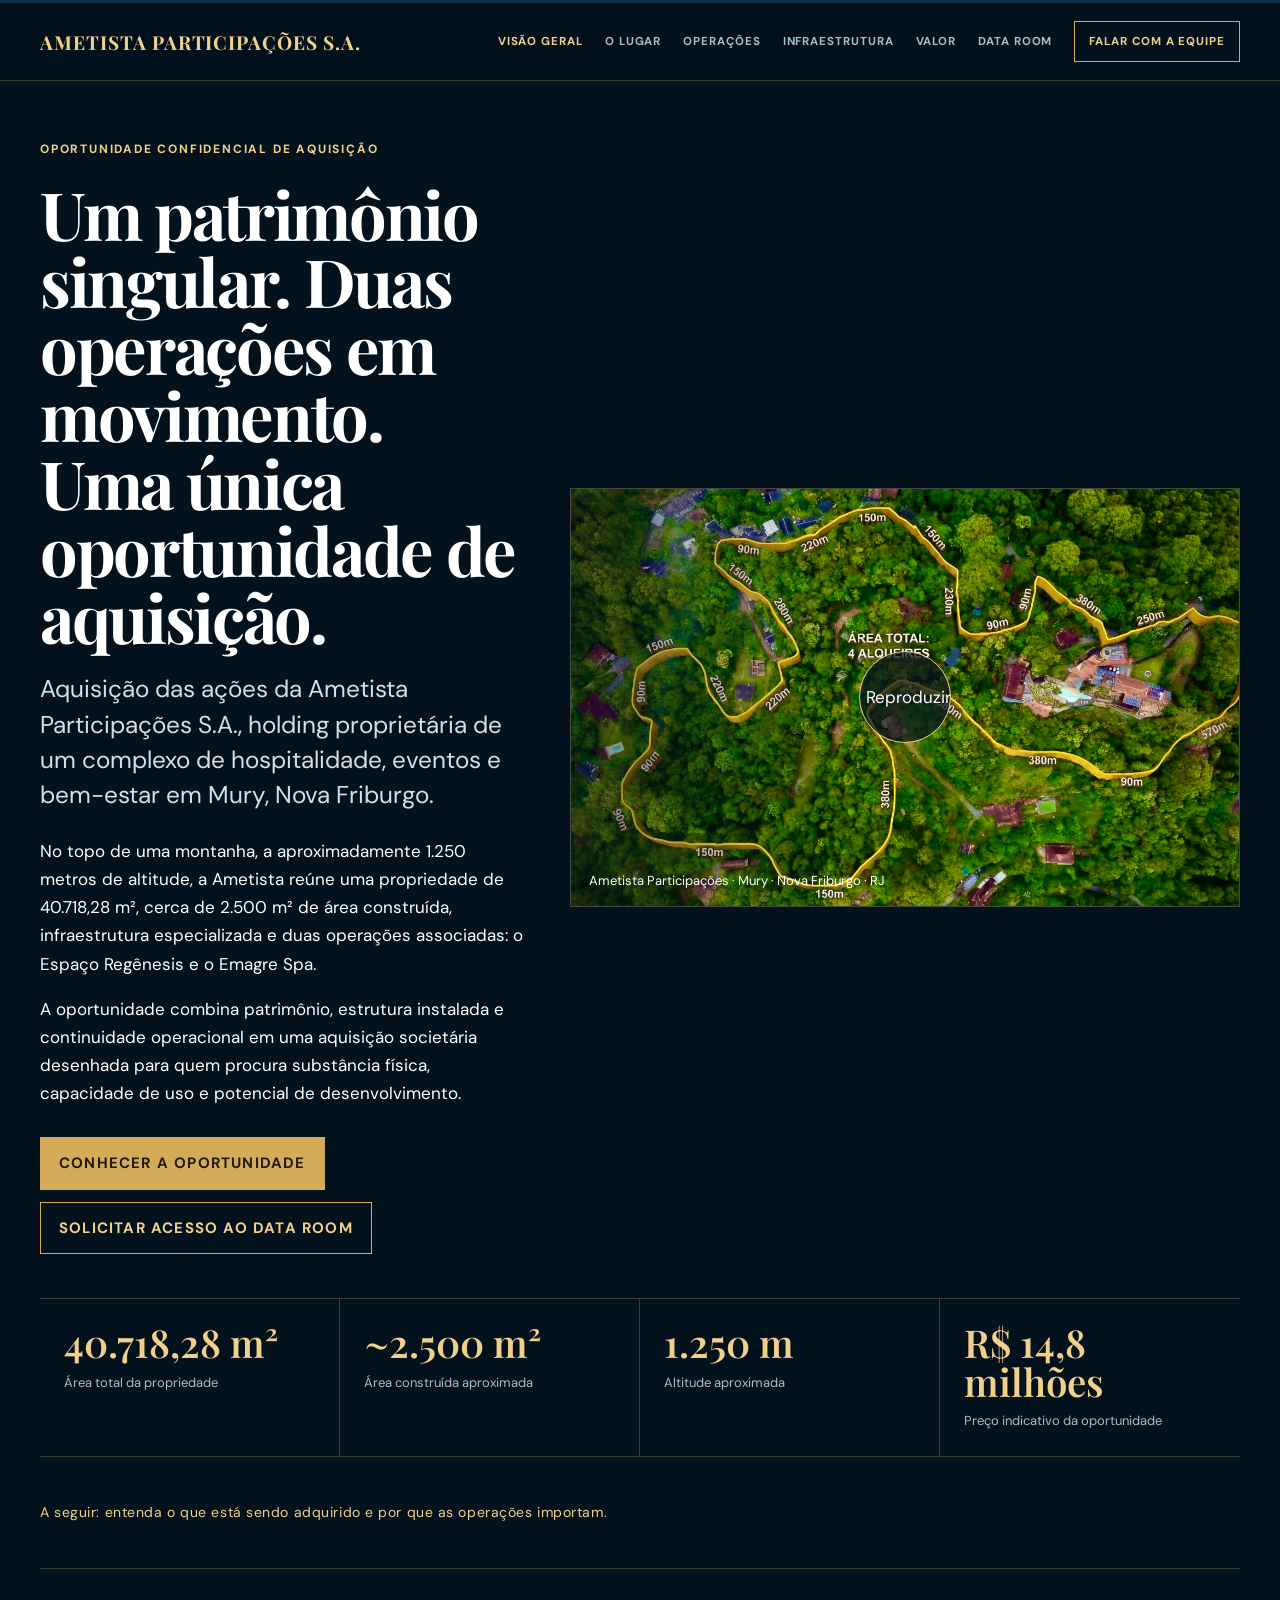
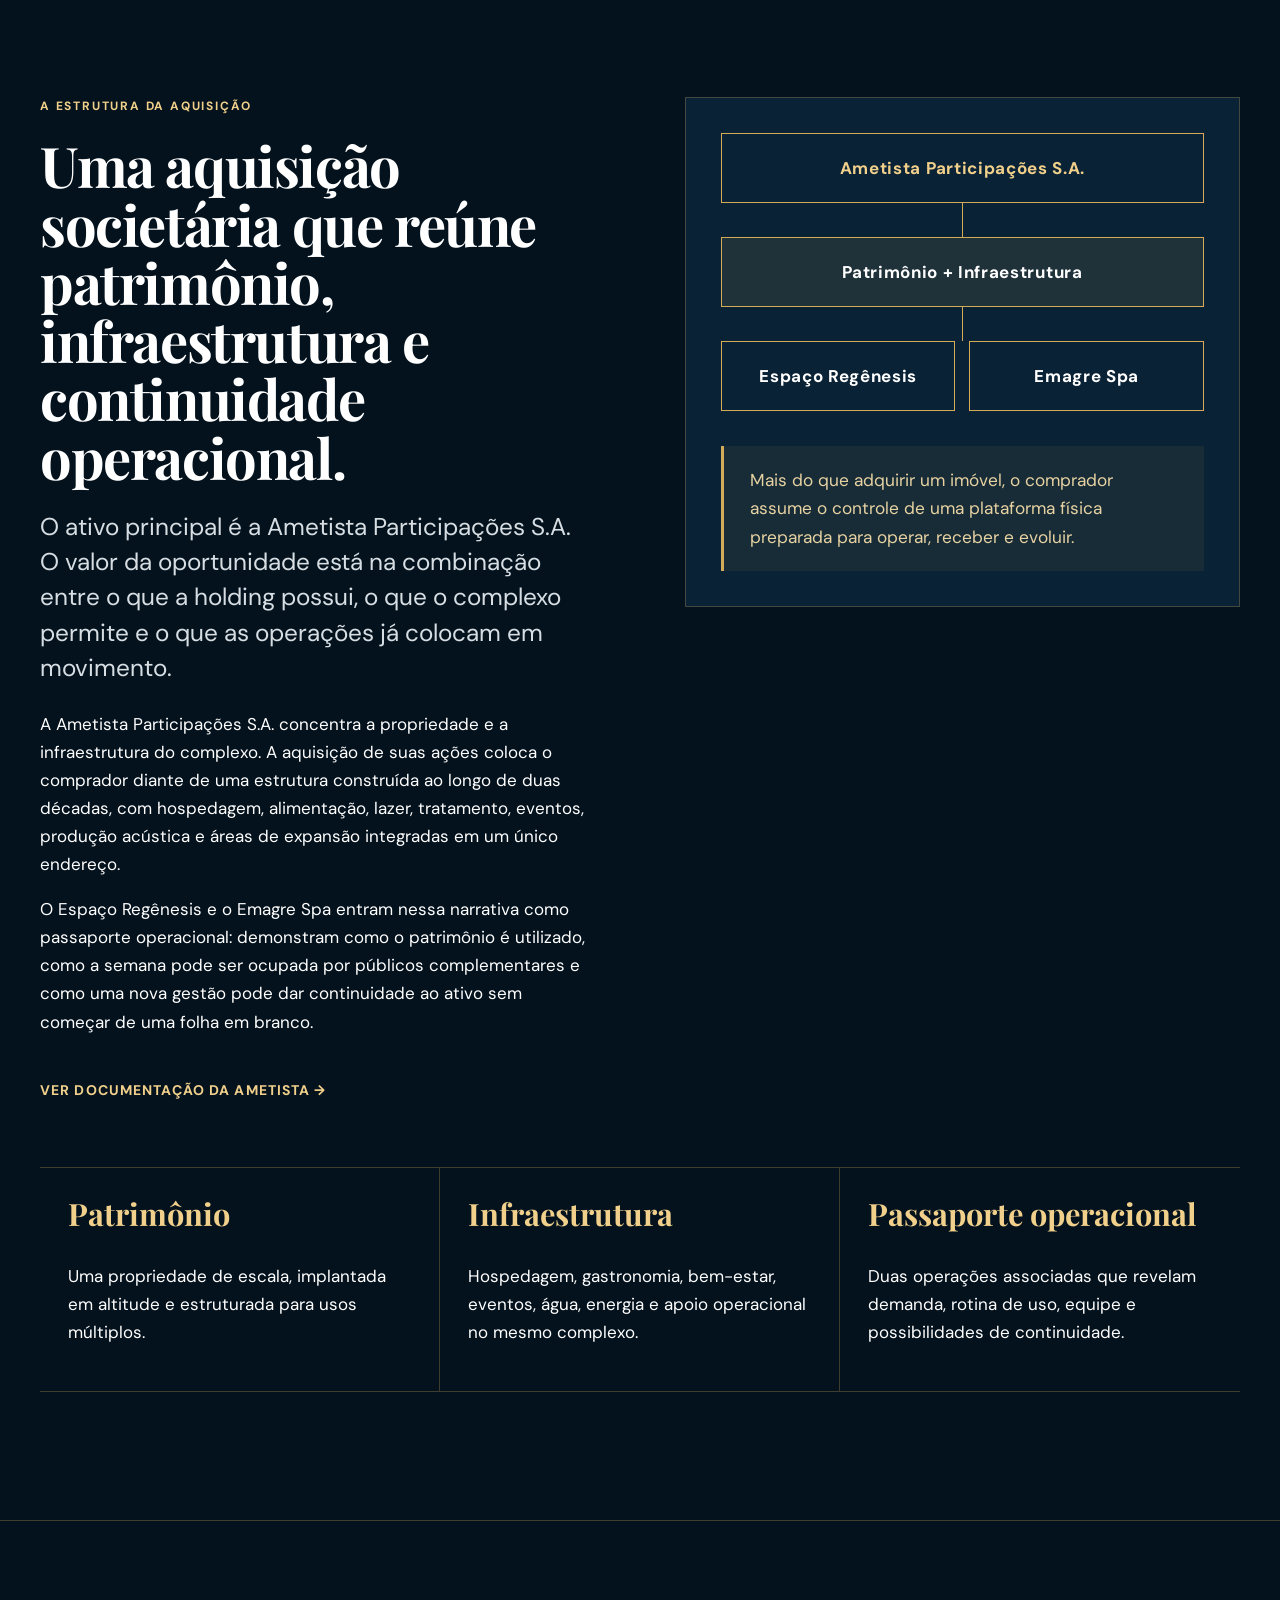
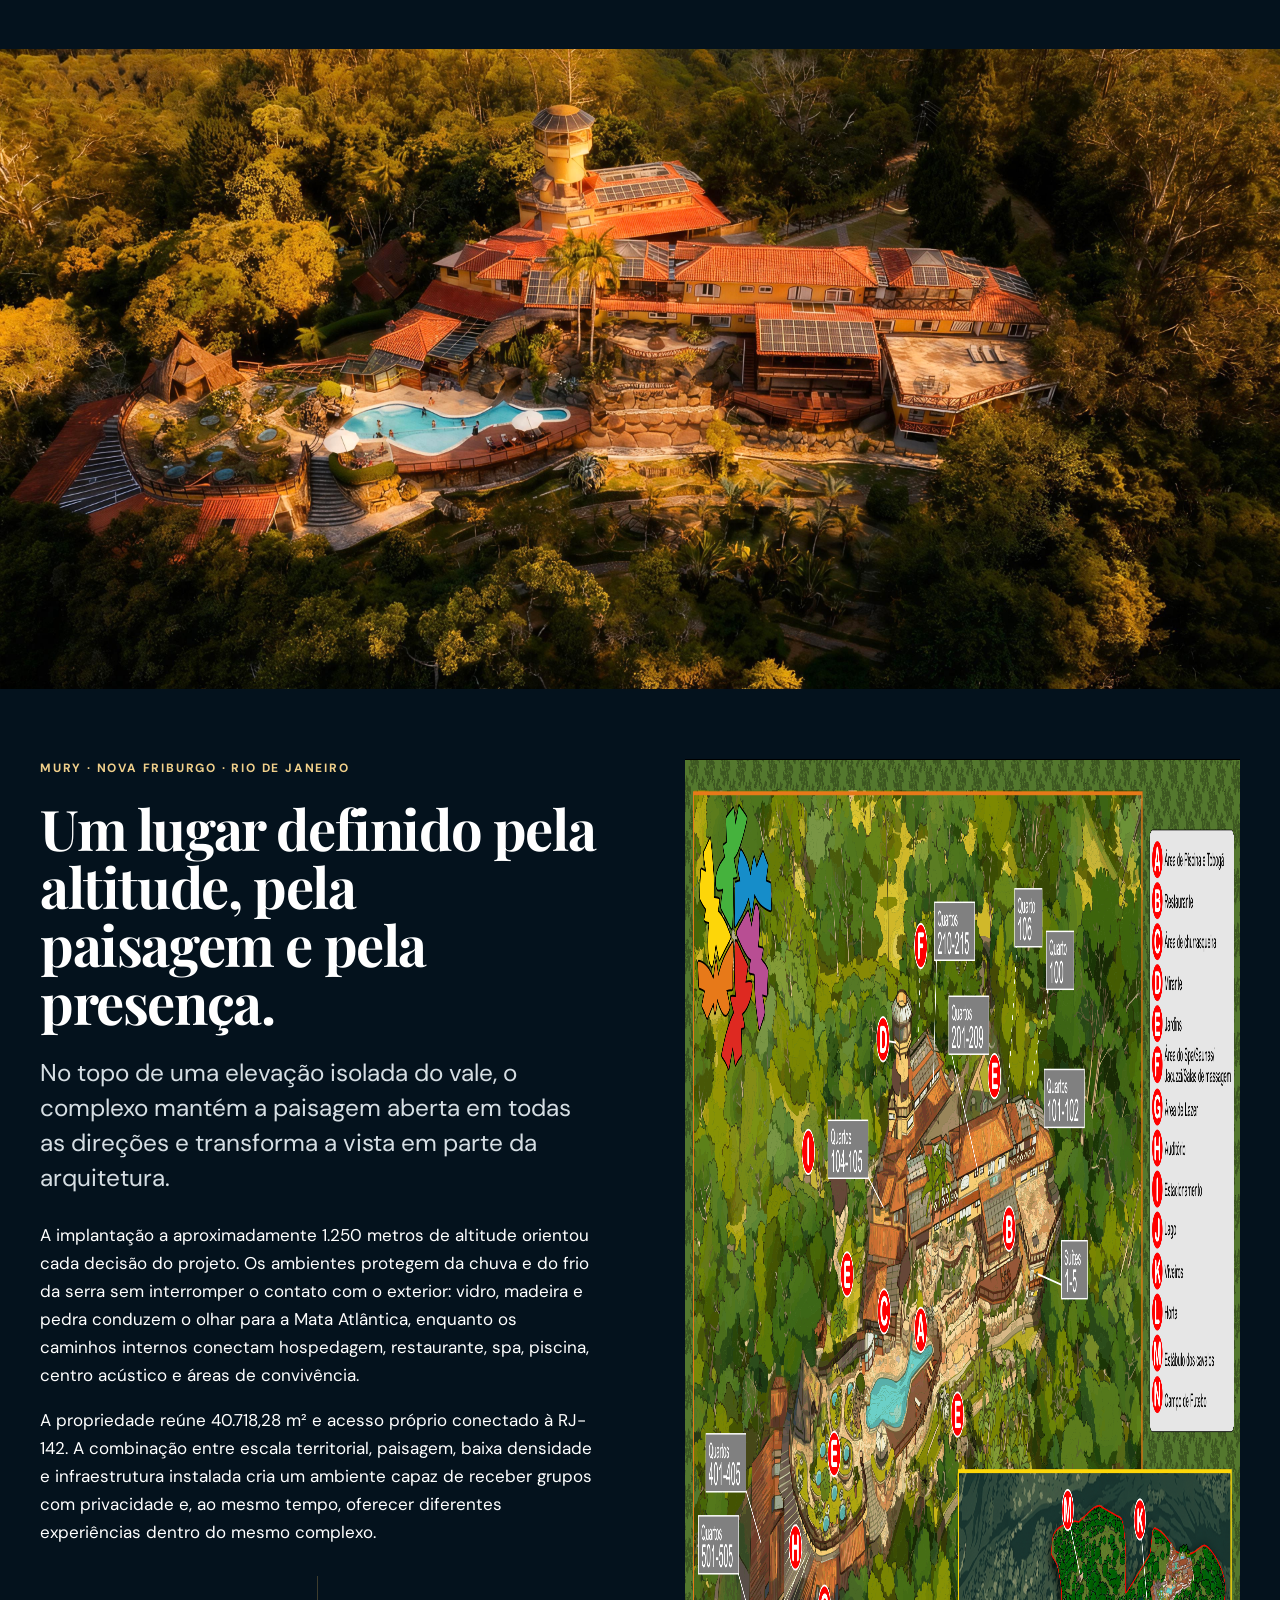
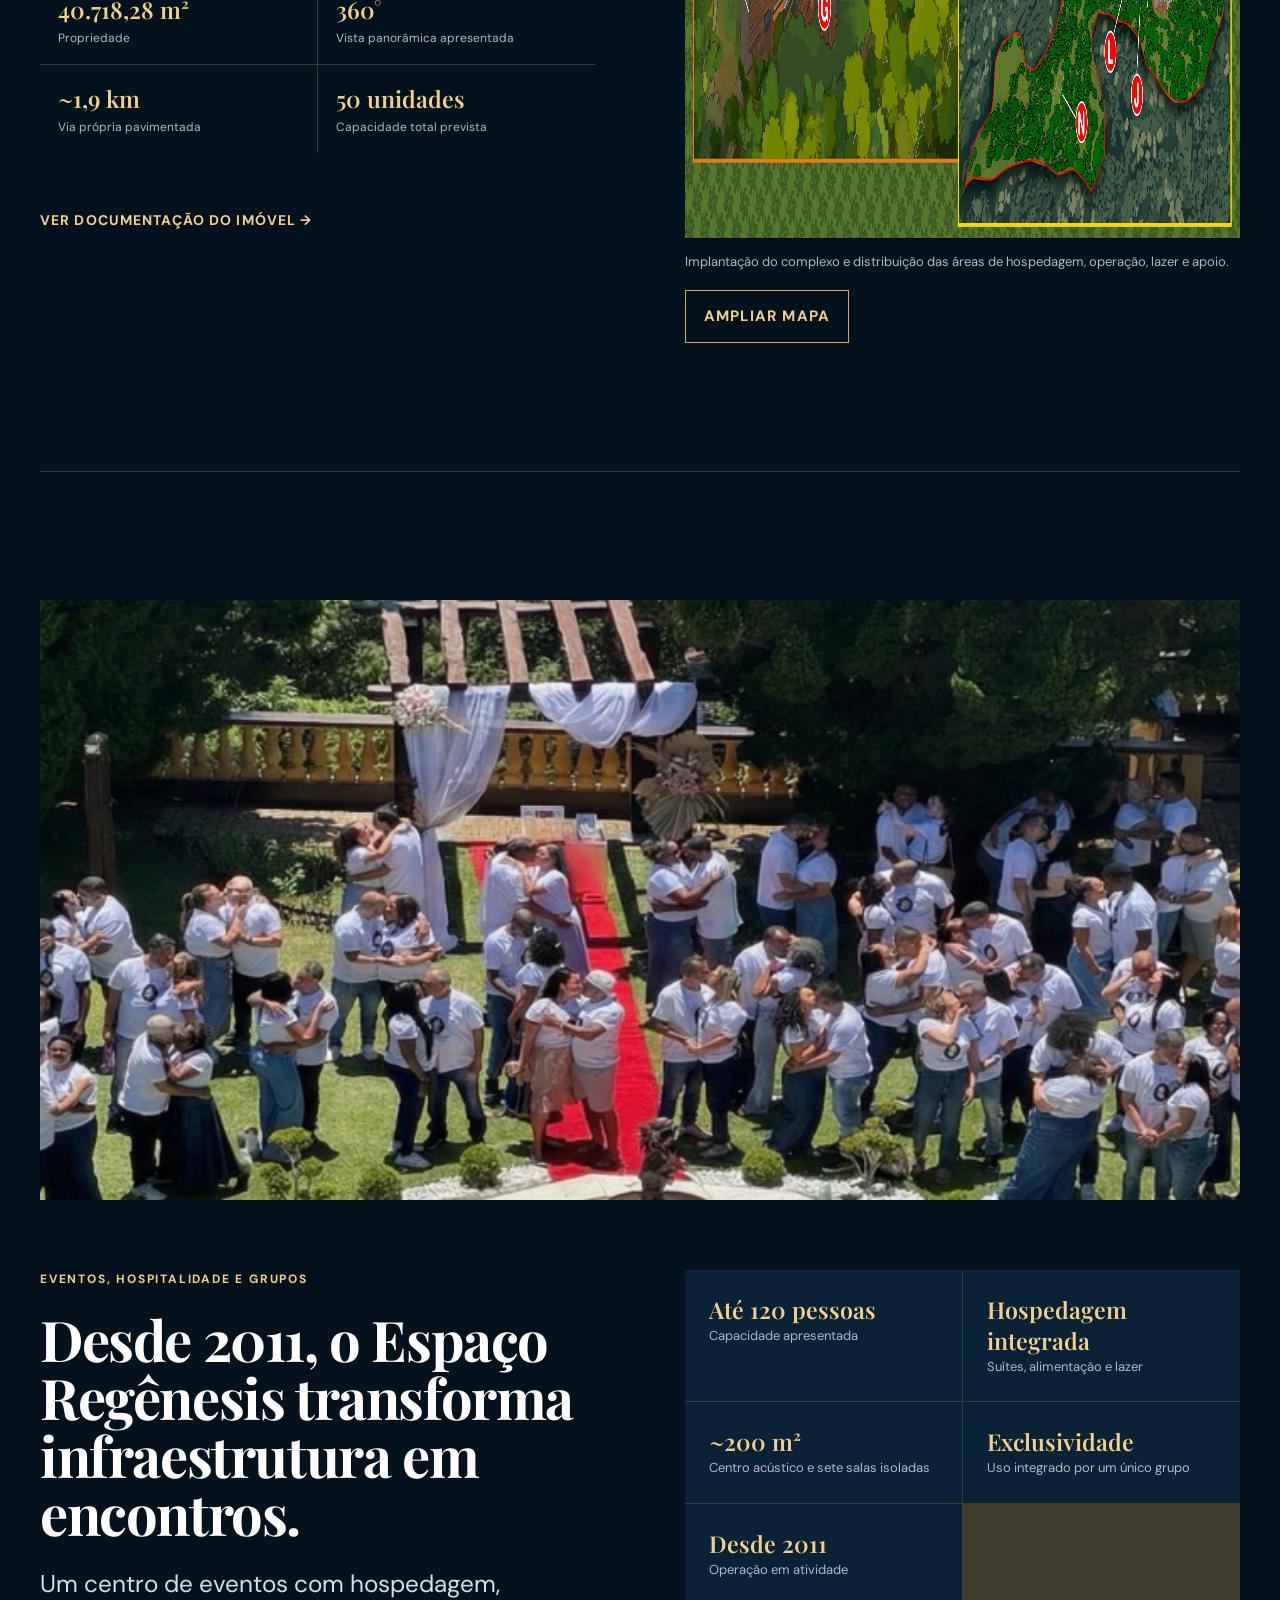
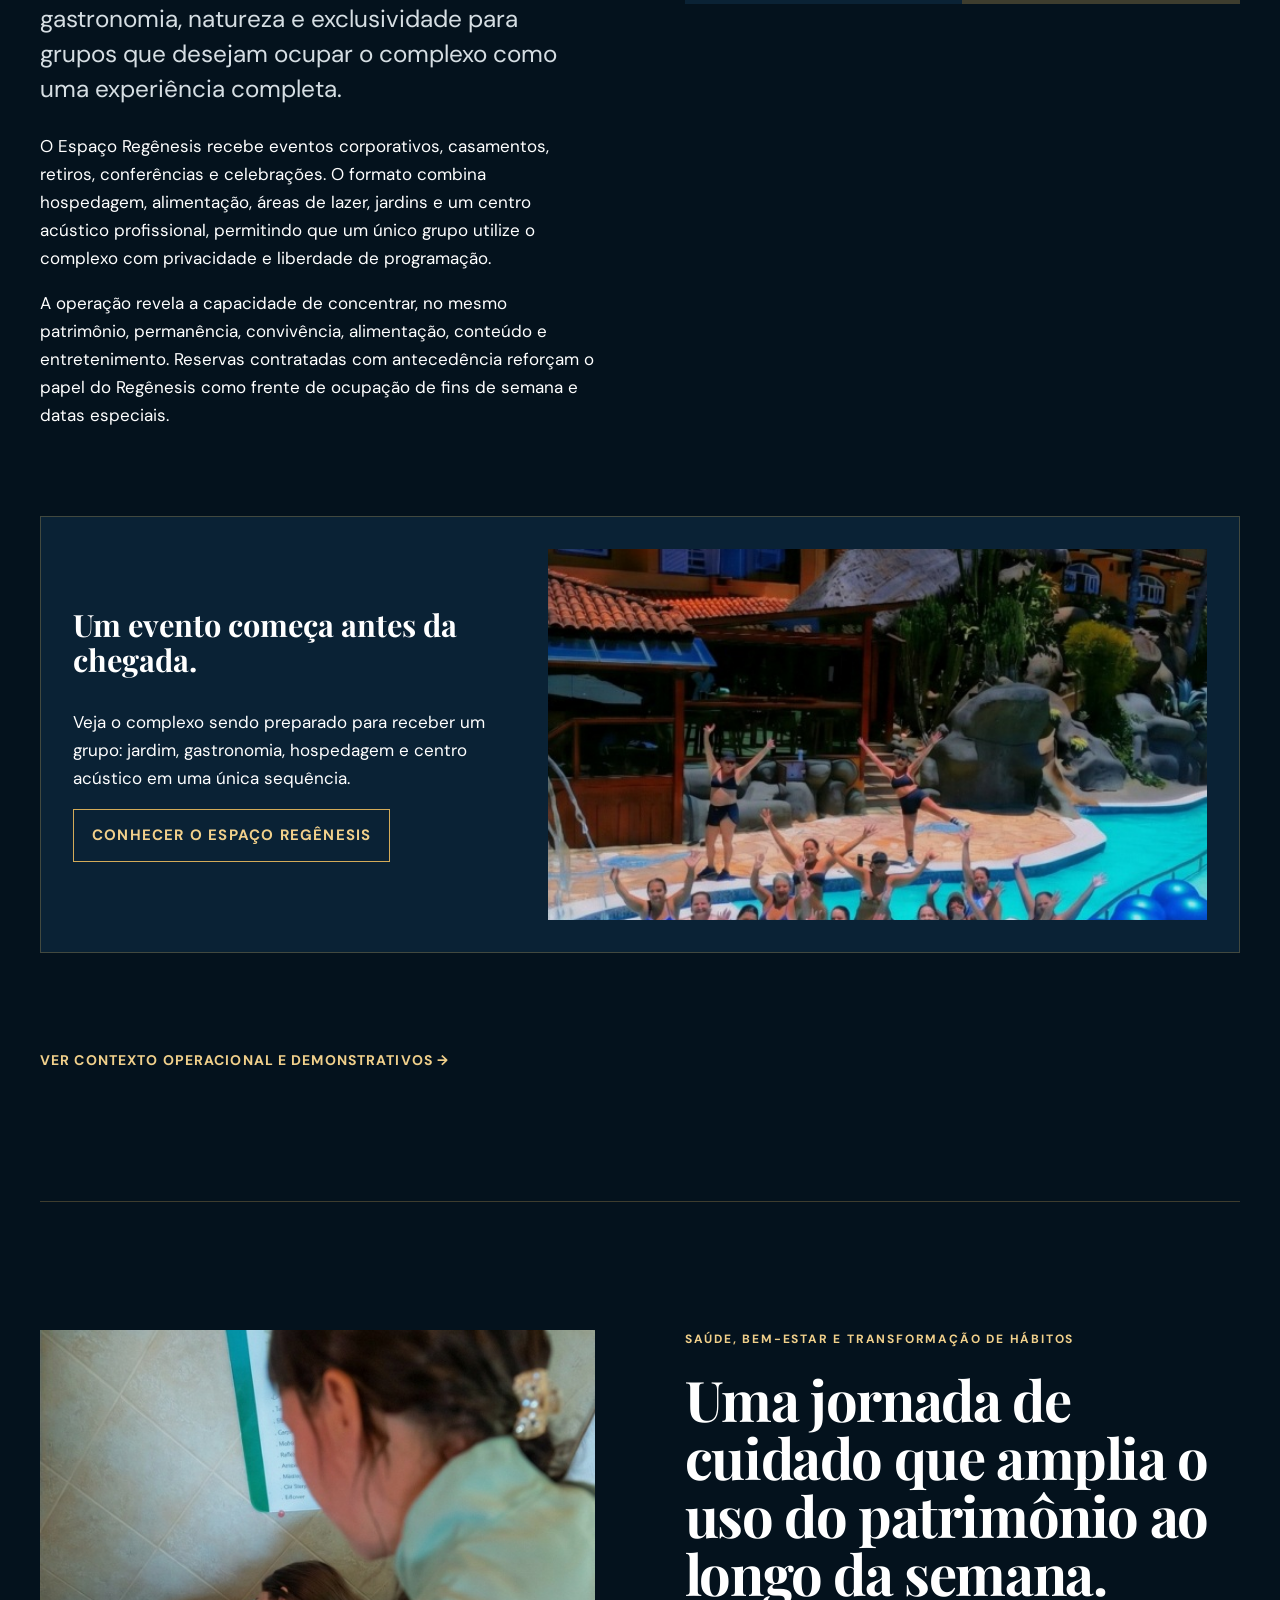
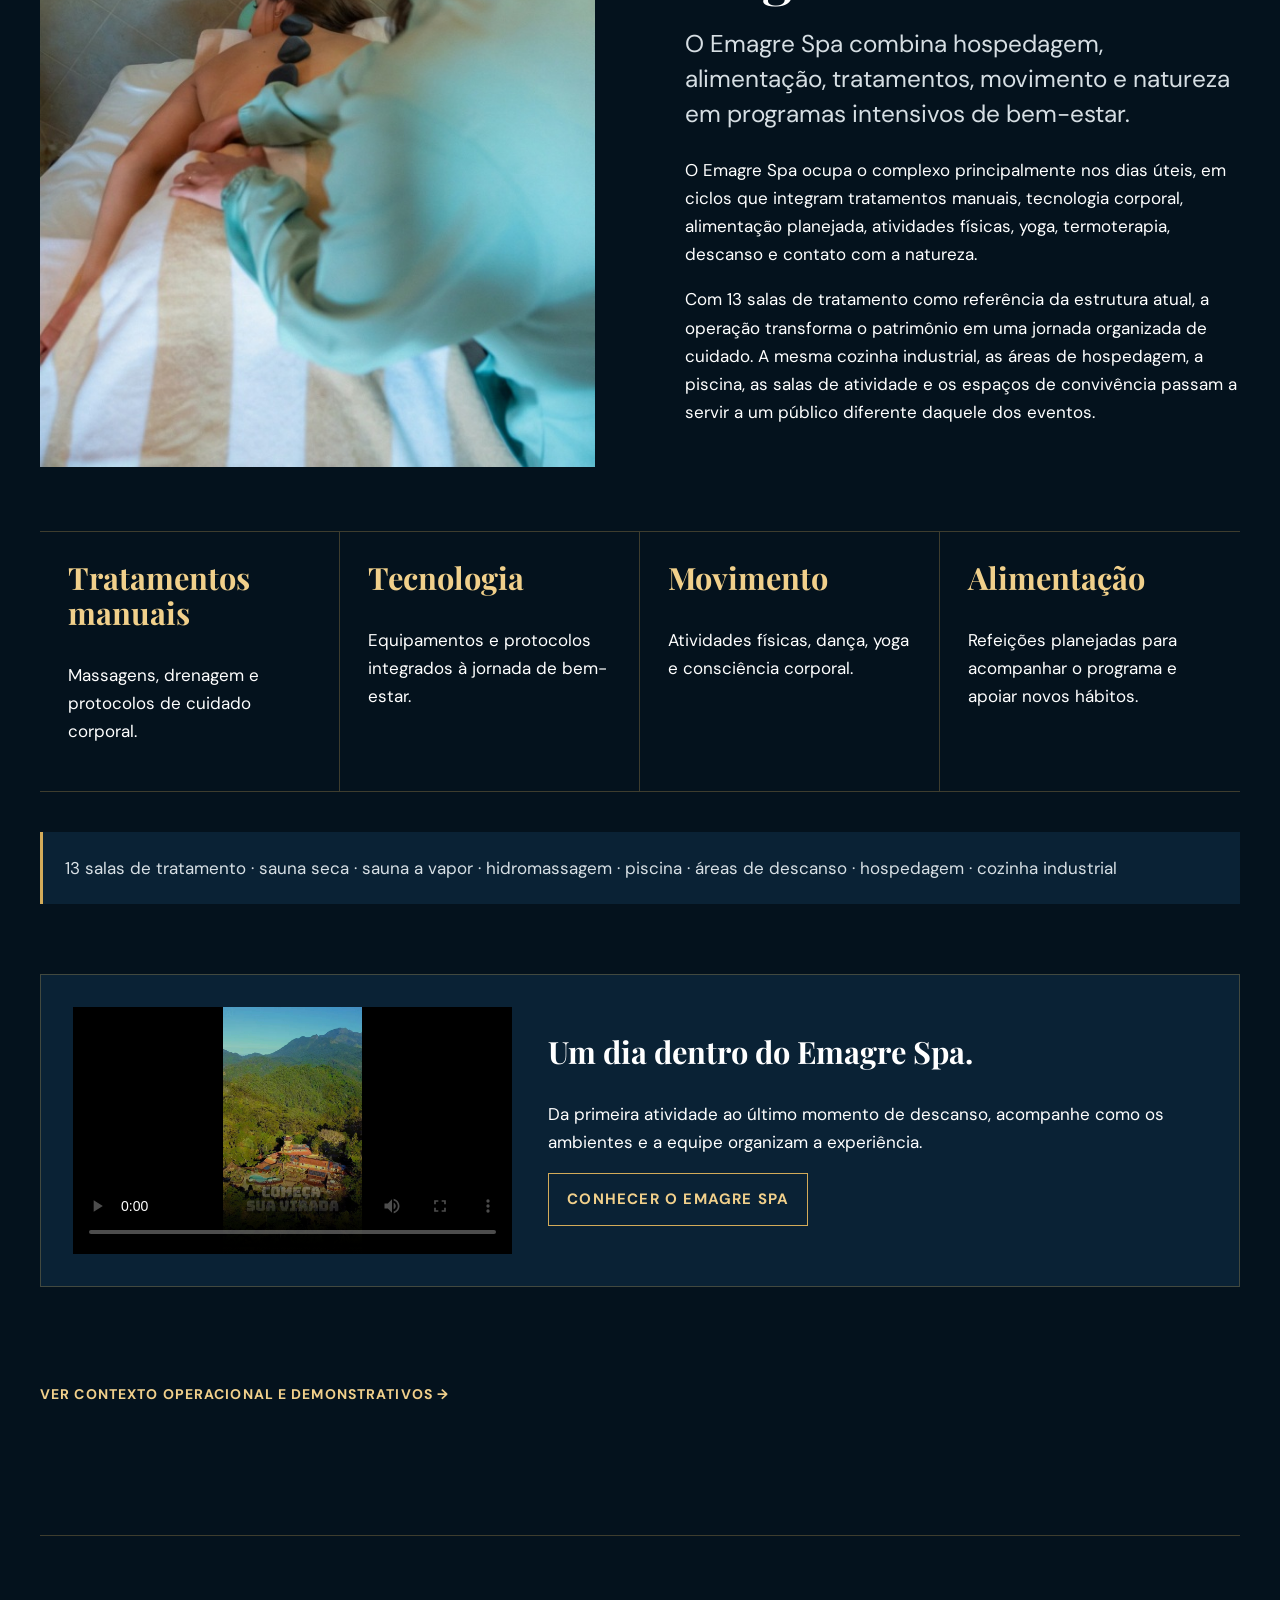
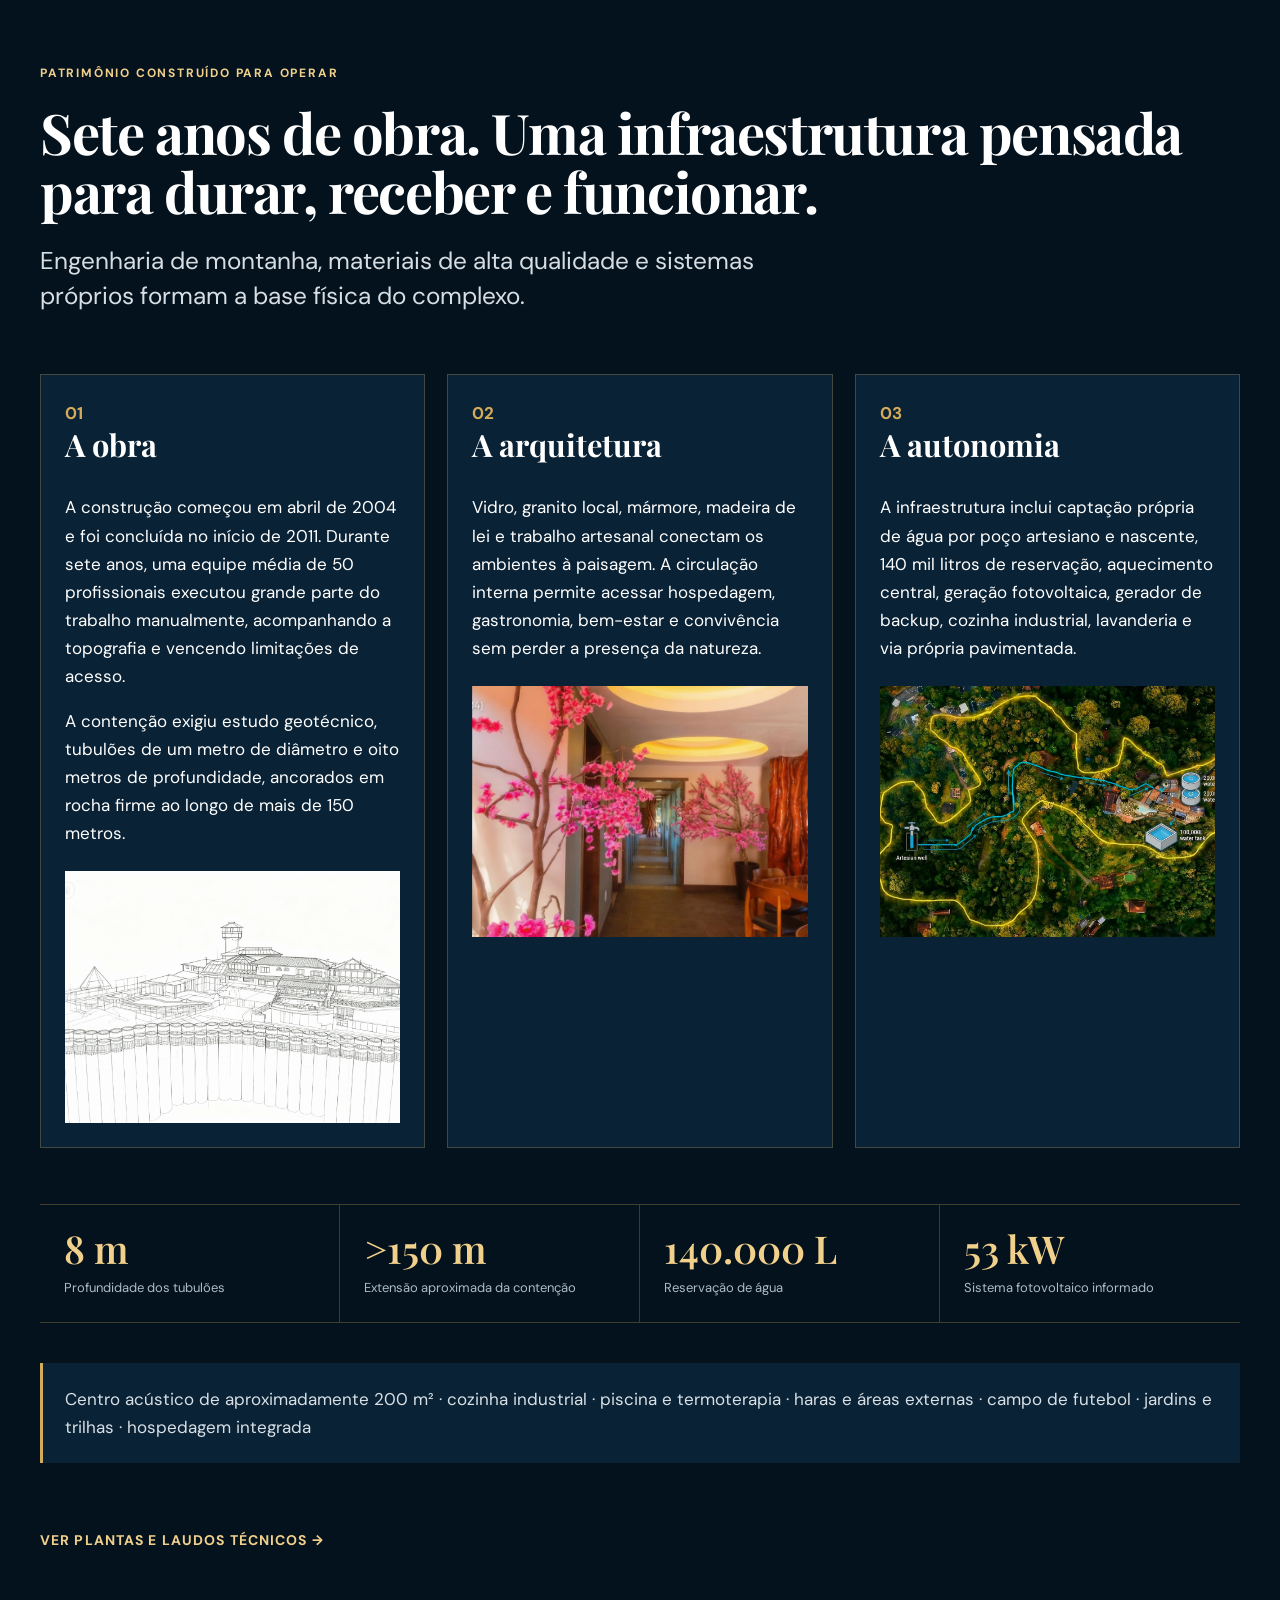
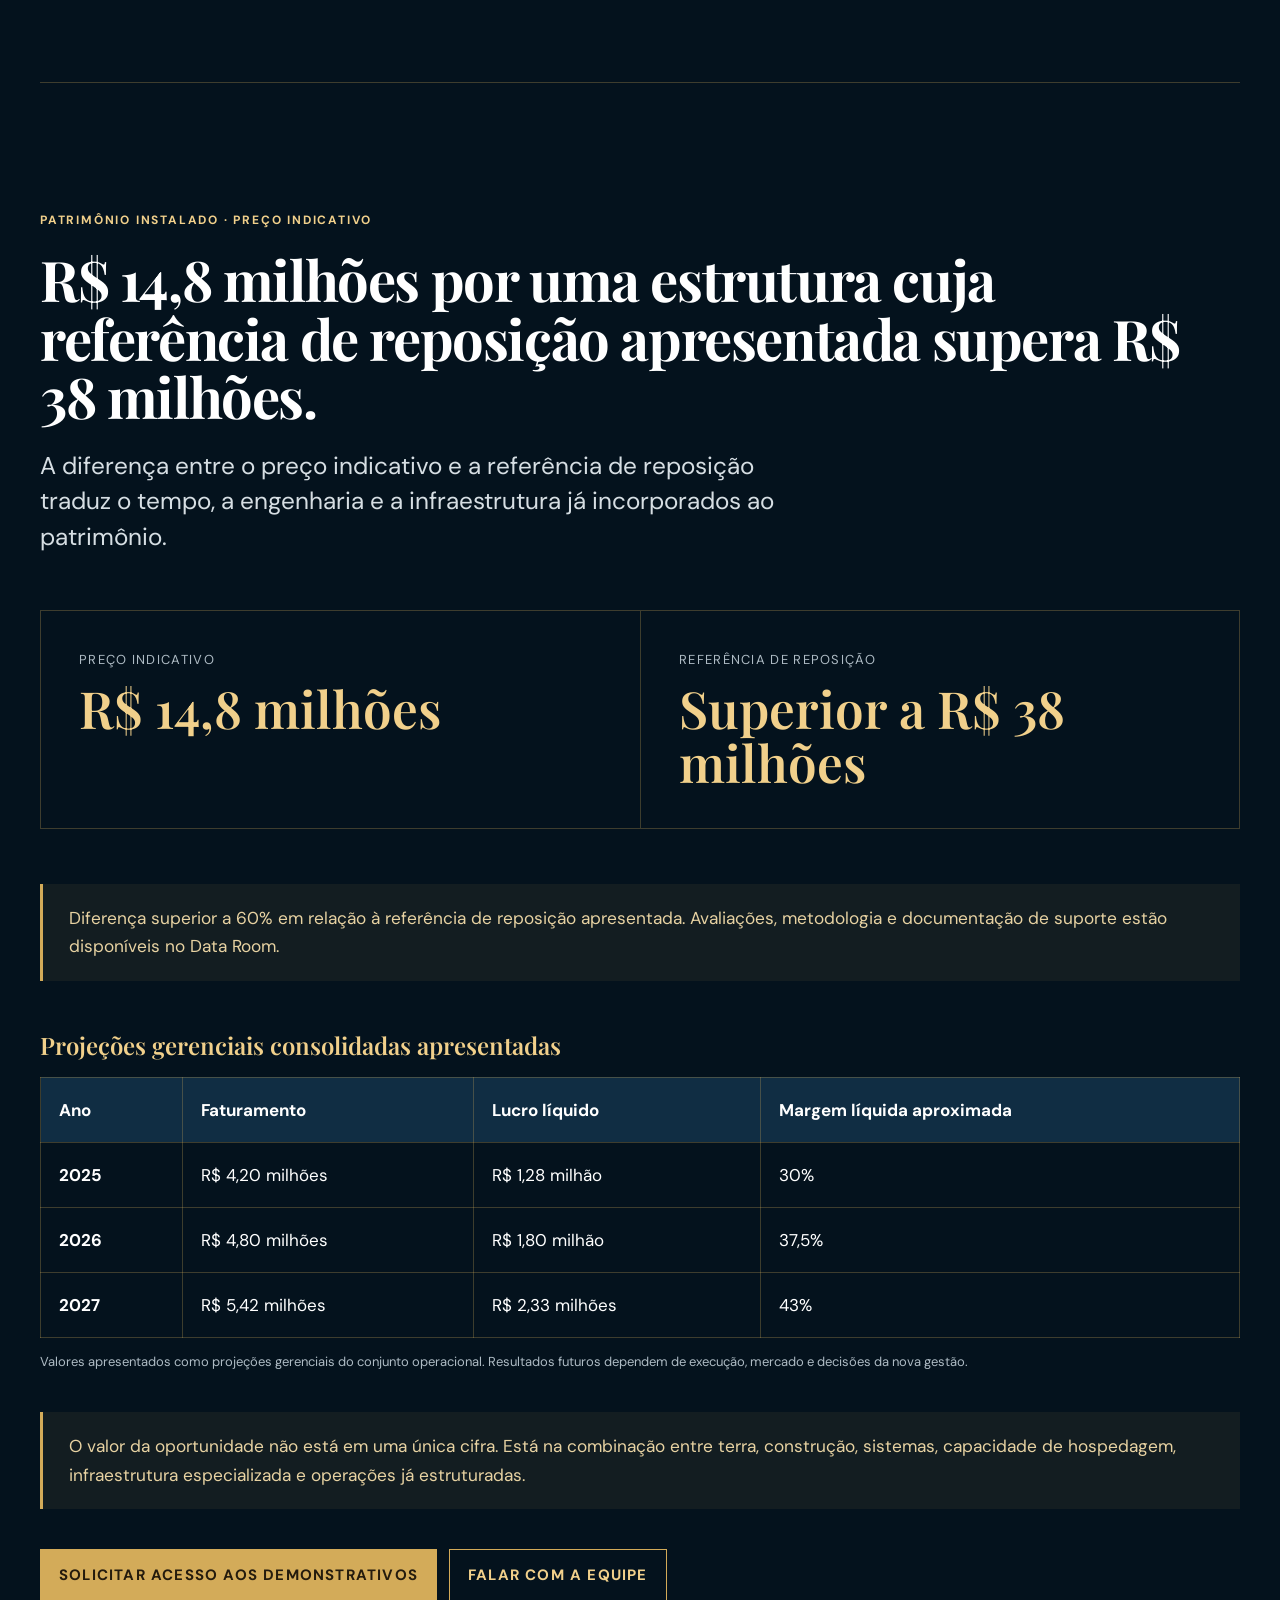
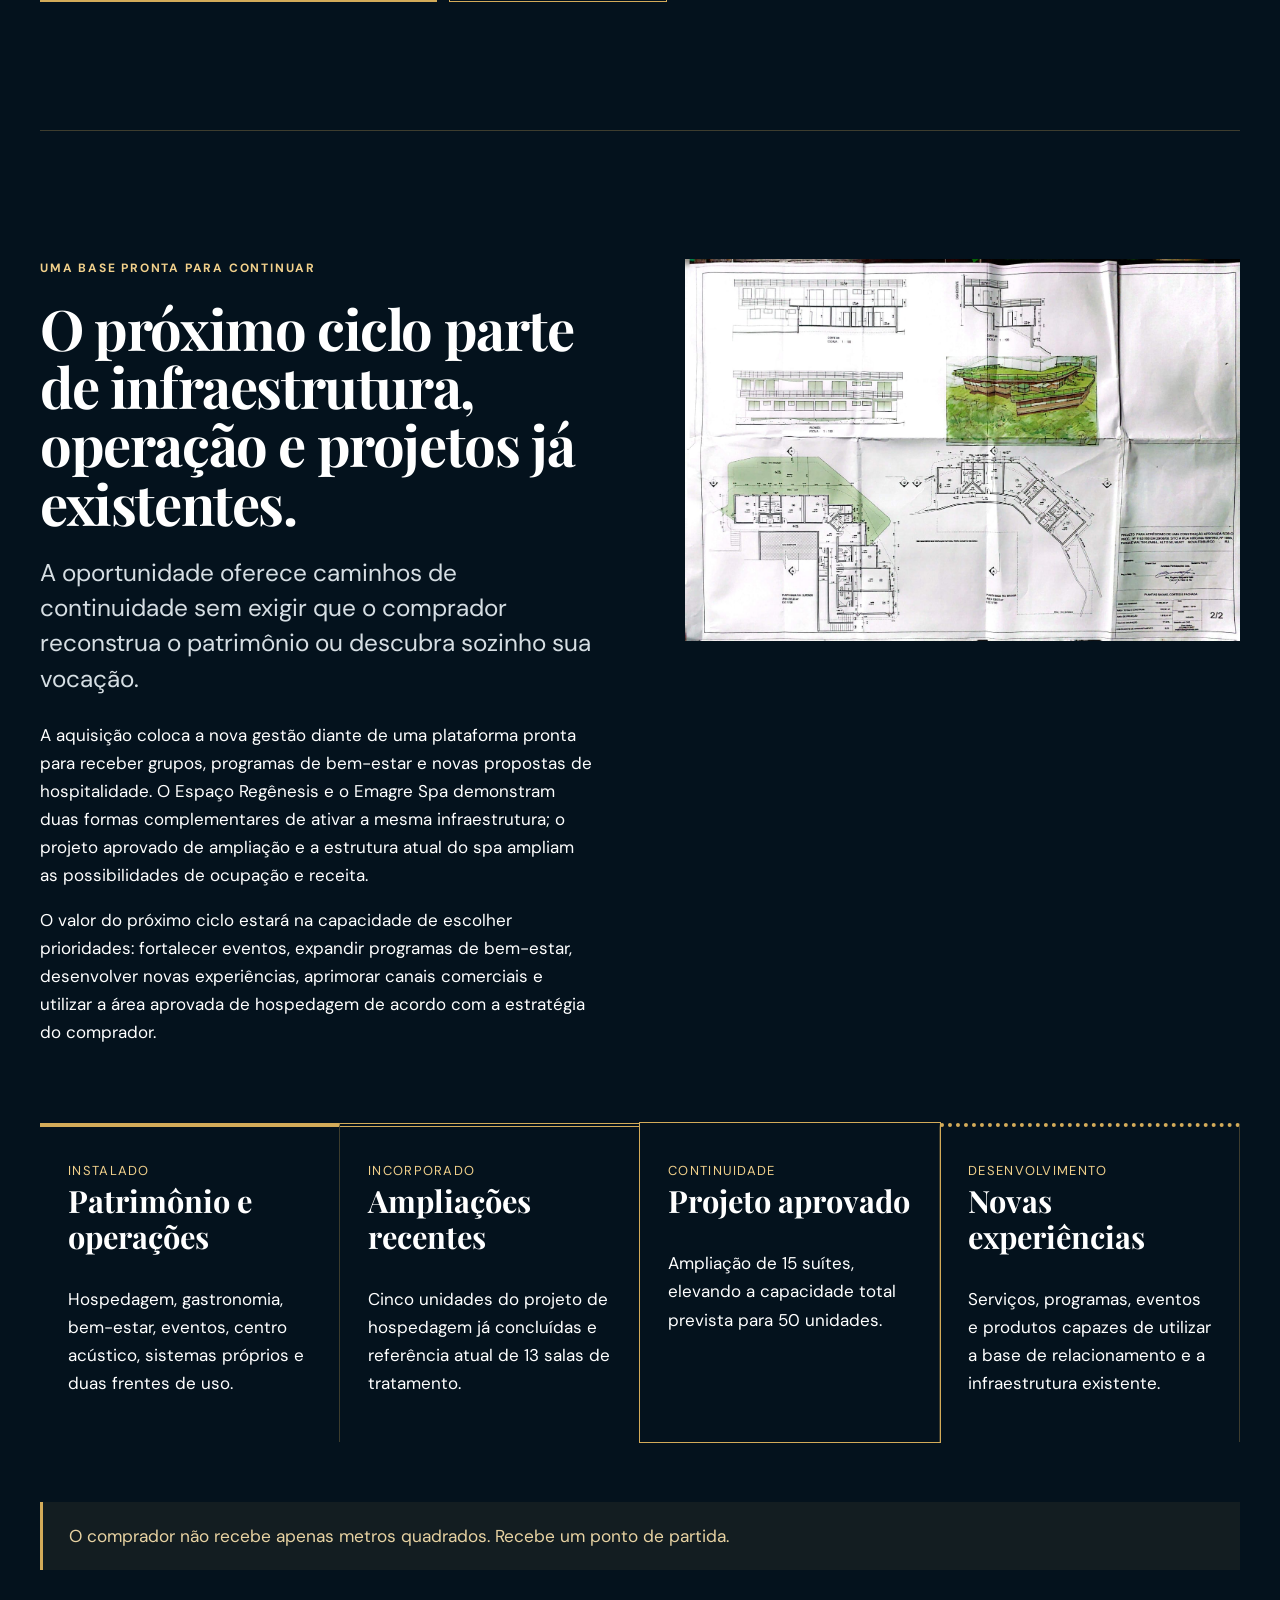
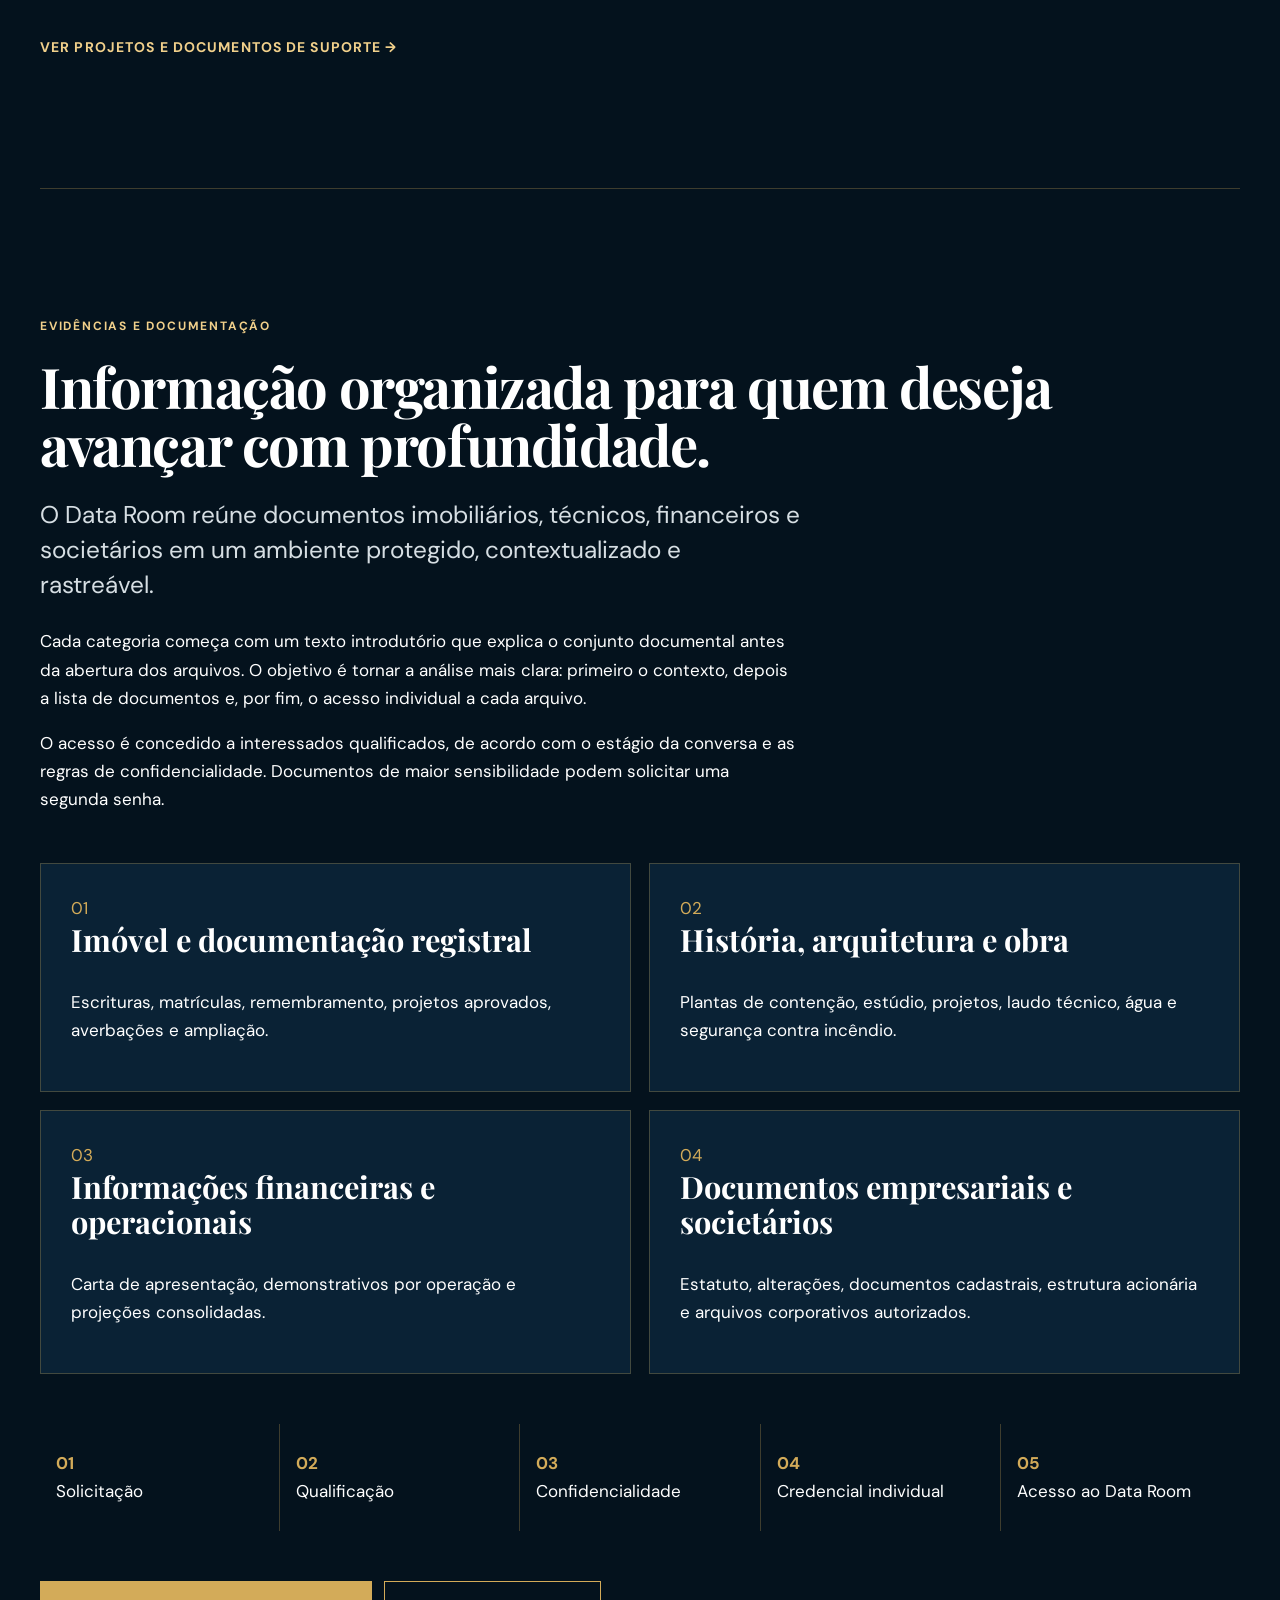
==== commit 716cbeb2: "feat: reformula apresentação e protege data room" ====
--- a/index.html
+++ b/index.html
@@ -1,1320 +1,36 @@
 <!doctype html>
-<html lang="pt-BR">
-<head>
-  <meta charset="utf-8">
-  <meta name="viewport" content="width=device-width, initial-scale=1">
-  <meta name="description" content="Ametista Participações S.A. - oportunidade de aquisição de complexo de luxo em Nova Friburgo.">
-  <title>Ametista Participações S.A. | Memorando de Investimento</title>
-  <link rel="preconnect" href="https://fonts.googleapis.com">
-  <link rel="preconnect" href="https://fonts.gstatic.com" crossorigin>
-  <link href="https://fonts.googleapis.com/css2?family=DM+Sans:wght@400;500;600;700&family=Playfair+Display:wght@500;600;700&display=swap" rel="stylesheet">
-  <style>
-    :root {
-      --navy: #061827;
-      --navy-2: #0a2235;
-      --navy-3: #102d43;
-      --gold: #d3ab59;
-      --gold-light: #f1d08b;
-      --paper: #f6f1e7;
-      --white: #fff;
-      --ink: #333333;
-      --muted: #aebbc4;
-      --line: rgba(211, 171, 89, .28);
-      --max: 1200px;
-      --nav-h: 72px;
-    }
+<html lang="pt-BR"><head>
+<meta charset="utf-8"><meta name="viewport" content="width=device-width,initial-scale=1">
+<title>Ametista Participações | Oportunidade de aquisição em Nova Friburgo</title>
+<meta name="description" content="Conheça a oportunidade de aquisição da Ametista Participações S.A.: patrimônio, infraestrutura, Espaço Regênesis e Emagre Spa em Mury, Nova Friburgo.">
+<meta name="robots" content="index,follow"><meta property="og:title" content="Ametista Participações · Oportunidade de aquisição"><meta property="og:description" content="Patrimônio, infraestrutura e operações associadas em Mury, Nova Friburgo."><meta property="og:type" content="website"><meta property="og:locale" content="pt_BR"><meta property="og:image" content="assets/apresentacao/espaco-regenesis-vista-aerea.jpeg">
+<link rel="canonical" href="https://projeto-ubira.pages.dev/"><meta property="og:url" content="https://projeto-ubira.pages.dev/"><script type="application/ld+json">{"@context":"https://schema.org","@type":"WebSite","name":"Ametista Participações S.A.","url":"https://projeto-ubira.pages.dev/","about":{"@type":"Place","name":"Complexo Ametista","address":{"@type":"PostalAddress","addressLocality":"Mury","addressRegion":"RJ","addressCountry":"BR"}}}</script>
+<link rel="icon" href="data:image/svg+xml,<svg xmlns=%22http://www.w3.org/2000/svg%22 viewBox=%220 0 100 100%22><rect width=%22100%22 height=%22100%22 fill=%22%2304121d%22/><text x=%2250%22 y=%2268%22 text-anchor=%22middle%22 font-size=%2260%22 fill=%22%23d3ab59%22>A</text></svg>"><link rel="preconnect" href="https://fonts.googleapis.com"><link rel="preconnect" href="https://fonts.gstatic.com" crossorigin><link href="https://fonts.googleapis.com/css2?family=DM+Sans:wght@400;500;600;700&family=Playfair+Display:wght@600;700&display=swap" rel="stylesheet"><link rel="stylesheet" href="v3.css">
+</head><body>
+<a class="skip" href="#conteudo">Ir para o conteúdo</a><div class="progress" aria-hidden="true"><span></span></div>
+<header class="topbar"><a class="brand" href="#visao-geral">AMETISTA PARTICIPAÇÕES S.A.</a><button class="menu" type="button" aria-expanded="false" aria-controls="nav">Menu</button><nav id="nav" aria-label="Navegação principal"><a href="#visao-geral">Visão geral</a><a href="#lugar">O lugar</a><a href="#regenesis">Operações</a><a href="#infraestrutura">Infraestrutura</a><a href="#valor">Valor</a><a href="#data-room">Data Room</a><a class="nav-cta" href="#contato">Falar com a equipe</a></nav></header>
+<main id="conteudo">
+<section id="visao-geral" class="hero observe"><div class="hero-copy"><p class="eyebrow">Oportunidade confidencial de aquisição</p><h1>Um patrimônio singular. Duas operações em movimento. Uma única oportunidade de aquisição.</h1><p class="subhead">Aquisição das ações da Ametista Participações S.A., holding proprietária de um complexo de hospitalidade, eventos e bem-estar em Mury, Nova Friburgo.</p><p>No topo de uma montanha, a aproximadamente 1.250 metros de altitude, a Ametista reúne uma propriedade de 40.718,28 m², cerca de 2.500 m² de área construída, infraestrutura especializada e duas operações associadas: o Espaço Regênesis e o Emagre Spa.</p><p>A oportunidade combina patrimônio, estrutura instalada e continuidade operacional em uma aquisição societária desenhada para quem procura substância física, capacidade de uso e potencial de desenvolvimento.</p><div class="actions"><a class="button primary" href="#oportunidade">Conhecer a oportunidade</a><button class="button secondary request-access" type="button">Solicitar acesso ao Data Room</button></div></div><figure class="hero-media"><video class="ambient-video" muted loop playsinline preload="none" poster="assets/apresentacao/video-abertura-poster.jpg" aria-label="Vista aérea do complexo Ametista"><source data-src="assets/apresentacao/video-abertura.mp4" type="video/mp4"></video><button class="media-toggle" type="button" aria-label="Reproduzir vídeo">Reproduzir</button><figcaption>Ametista Participações · Mury · Nova Friburgo · RJ</figcaption></figure><div class="hero-stats stats"><div><strong>40.718,28 m²</strong><span>Área total da propriedade</span></div><div><strong>~2.500 m²</strong><span>Área construída aproximada</span></div><div><strong>1.250 m</strong><span>Altitude aproximada</span></div><div><strong>R$ 14,8 milhões</strong><span>Preço indicativo da oportunidade</span></div></div><p class="next">A seguir: entenda o que está sendo adquirido e por que as operações importam.</p></section>
 
-    * { box-sizing: border-box; }
-    html { scroll-behavior: smooth; scroll-padding-top: var(--nav-h); }
-    body { margin: 0; overflow-x: hidden; background: var(--navy); color: var(--white); font-family: "DM Sans", sans-serif; line-height: 1.6; }
-    img { display: block; width: 100%; }
-    a { color: inherit; text-decoration: none; }
-    h1, h2, h3 { font-family: "Playfair Display", serif; line-height: 1.08; margin: 0; }
-    p { margin: 0; }
-    section { scroll-margin-top: var(--nav-h); }
-    .container { width: min(var(--max), calc(100% - 40px)); margin: 0 auto; }
-    .section { padding: 104px 0; }
-    .section-dark { background: var(--navy); }
-    .section-deep { background: #04121d; }
-    .section-mid { background: var(--navy-2); }
-    .eyebrow { color: var(--gold-light); font-size: .76rem; font-weight: 700; letter-spacing: .18em; text-transform: uppercase; }
-    .section-title { margin-top: 14px; font-size: clamp(2.25rem, 5vw, 4rem); max-width: 850px; }
-    .section-lead { margin-top: 22px; color: var(--muted); max-width: 760px; font-size: 1.08rem; }
-    .gold { color: var(--gold-light); }
-    .fine-print { color: var(--muted); font-size: .78rem; }
+<section id="oportunidade" class="section observe"><div class="split"><div><p class="eyebrow">A estrutura da aquisição</p><h2>Uma aquisição societária que reúne patrimônio, infraestrutura e continuidade operacional.</h2><p class="subhead">O ativo principal é a Ametista Participações S.A. O valor da oportunidade está na combinação entre o que a holding possui, o que o complexo permite e o que as operações já colocam em movimento.</p><p>A Ametista Participações S.A. concentra a propriedade e a infraestrutura do complexo. A aquisição de suas ações coloca o comprador diante de uma estrutura construída ao longo de duas décadas, com hospedagem, alimentação, lazer, tratamento, eventos, produção acústica e áreas de expansão integradas em um único endereço.</p><p>O Espaço Regênesis e o Emagre Spa entram nessa narrativa como passaporte operacional: demonstram como o patrimônio é utilizado, como a semana pode ser ocupada por públicos complementares e como uma nova gestão pode dar continuidade ao ativo sem começar de uma folha em branco.</p><a class="text-link request-access" href="data-room.html#societario">Ver documentação da Ametista →</a></div><div class="ecosystem"><div class="eco-node top">Ametista Participações S.A.</div><span></span><div class="eco-node middle">Patrimônio + Infraestrutura</div><span></span><div class="eco-bottom"><div class="eco-node">Espaço Regênesis</div><div class="eco-node">Emagre Spa</div></div><blockquote>Mais do que adquirir um imóvel, o comprador assume o controle de uma plataforma física preparada para operar, receber e evoluir.</blockquote></div></div><div class="pillars"><article><h3>Patrimônio</h3><p>Uma propriedade de escala, implantada em altitude e estruturada para usos múltiplos.</p></article><article><h3>Infraestrutura</h3><p>Hospedagem, gastronomia, bem-estar, eventos, água, energia e apoio operacional no mesmo complexo.</p></article><article><h3>Passaporte operacional</h3><p>Duas operações associadas que revelam demanda, rotina de uso, equipe e possibilidades de continuidade.</p></article></div></section>
 
-    .topbar {
-      position: fixed; inset: 0 0 auto; height: var(--nav-h); z-index: 50;
-      background: rgba(4, 18, 29, .96); border-bottom: 1px solid var(--line);
-      backdrop-filter: blur(16px);
-    }
-    .progress-track { position: fixed; inset: 0 0 auto; height: 3px; z-index: 80; background: rgba(255,255,255,.08); }
-    .progress-bar { display: block; width: 0; height: 100%; background: var(--gold); transition: width .12s linear; }
-    .nav-inner { height: 100%; display: flex; align-items: center; gap: 38px; }
-    .brand { color: var(--gold-light); font-family: "Playfair Display", serif; font-size: 1.18rem; font-weight: 700; letter-spacing: .08em; white-space: nowrap; text-shadow: 0 0 22px rgba(211,171,89,.18); }
-    .nav-links { margin-left: auto; display: flex; align-items: center; gap: 25px; }
-    .nav-link { color: #b8c3ca; padding: 25px 0 21px; border-bottom: 3px solid transparent; font-size: .7rem; font-weight: 700; letter-spacing: .12em; text-transform: uppercase; transition: .25s ease; }
-    .nav-link:hover, .nav-link.active { color: var(--gold-light); border-color: var(--gold); }
-    .menu-toggle { display: none; width: 44px; height: 44px; margin-left: auto; padding: 10px; border: 1px solid var(--line); background: transparent; color: var(--gold-light); cursor: pointer; }
-    .menu-toggle span { display: block; width: 100%; height: 2px; margin: 5px 0; background: currentColor; transition: .25s ease; }
-    .logout-link { display: inline-flex; align-items: center; min-height: 38px; padding: 8px 13px; border: 1px solid var(--line); color: var(--gold-light); font-size: .65rem; font-weight: 700; letter-spacing: .1em; text-transform: uppercase; }
-    .logout-link:hover { background: var(--gold); color: #2e220d; }
-    .chapter-nav { position: fixed; left: 18px; top: 50%; z-index: 45; display: grid; gap: 15px; padding: 18px 16px; transform: translateY(-50%); background: rgba(4,18,29,.95); border: 1px solid var(--line); backdrop-filter: blur(10px); }
-    .chapter-link { display: flex; align-items: center; gap: 10px; color: rgba(255,255,255,.55); font-size: .61rem; font-weight: 700; letter-spacing: .09em; text-transform: uppercase; }
-    .chapter-link::before { content: ""; width: 18px; height: 1px; background: currentColor; transition: .25s ease; }
-    .chapter-link:hover, .chapter-link.active { color: var(--gold-light); }
-    .chapter-link.active::before { width: 32px; height: 2px; background: var(--gold); }
+<section id="lugar" class="section place observe"><figure class="panorama"><img src="assets/apresentacao/espaco-regenesis-vista-aerea.jpeg" loading="lazy" width="1920" height="1080" alt="Vista aérea do complexo Ametista no topo da montanha em Mury, cercado pela Mata Atlântica."></figure><div class="split place-copy"><div><p class="eyebrow">Mury · Nova Friburgo · Rio de Janeiro</p><h2>Um lugar definido pela altitude, pela paisagem e pela presença.</h2><p class="subhead">No topo de uma elevação isolada do vale, o complexo mantém a paisagem aberta em todas as direções e transforma a vista em parte da arquitetura.</p><p>A implantação a aproximadamente 1.250 metros de altitude orientou cada decisão do projeto. Os ambientes protegem da chuva e do frio da serra sem interromper o contato com o exterior: vidro, madeira e pedra conduzem o olhar para a Mata Atlântica, enquanto os caminhos internos conectam hospedagem, restaurante, spa, piscina, centro acústico e áreas de convivência.</p><p>A propriedade reúne 40.718,28 m² e acesso próprio conectado à RJ-142. A combinação entre escala territorial, paisagem, baixa densidade e infraestrutura instalada cria um ambiente capaz de receber grupos com privacidade e, ao mesmo tempo, oferecer diferentes experiências dentro do mesmo complexo.</p><div class="mini-stats"><b>40.718,28 m²<small>Propriedade</small></b><b>360°<small>Vista panorâmica apresentada</small></b><b>~1,9 km<small>Via própria pavimentada</small></b><b>50 unidades<small>Capacidade total prevista</small></b></div><a class="text-link request-access" href="data-room.html#imovel">Ver documentação do imóvel →</a></div><figure class="map"><img src="assets/mapas/mapa-completo-regenesis.png" loading="lazy" width="1920" height="1080" alt="Mapa ilustrado da implantação e distribuição das áreas do complexo."><figcaption>Implantação do complexo e distribuição das áreas de hospedagem, operação, lazer e apoio.</figcaption><button class="button secondary expand-map" type="button">Ampliar mapa</button></figure></div></section>
 
-    .hero { min-height: 100vh; padding-top: var(--nav-h); display: grid; grid-template-columns: minmax(0, 1fr) minmax(420px, 1.05fr); background: #04121d; }
-    .hero-copy { padding: 90px max(40px, calc((100vw - var(--max)) / 2)) 70px max(40px, calc((100vw - var(--max)) / 2)); padding-right: 64px; display: flex; flex-direction: column; justify-content: center; }
-    .hero h1 { margin-top: 20px; font-size: clamp(2.8rem, 4.4vw, 5rem); }
-    .hero-sub { margin-top: 25px; color: #c6d0d6; font-size: clamp(1rem, 1.7vw, 1.35rem); max-width: 650px; }
-    .hero-actions { margin-top: 30px; display: flex; flex-wrap: wrap; gap: 12px; }
-    .cta { display: inline-flex; min-height: 48px; padding: 12px 20px; align-items: center; justify-content: center; border: 1px solid var(--gold); color: var(--gold-light); font-size: .7rem; font-weight: 700; letter-spacing: .09em; text-transform: uppercase; }
-    .cta-primary { background: var(--gold); color: #2e220d; }
-    .hero-price { margin-top: 40px; padding-top: 28px; border-top: 1px solid var(--line); }
-    .hero-price strong { display: block; color: var(--gold-light); font: 600 clamp(2rem, 3.5vw, 3.4rem)/1 "Playfair Display", serif; }
-    .hero-price span { display: block; margin-top: 10px; color: var(--muted); }
-    .hero-photo { min-height: 620px; position: relative; overflow: hidden; }
-    .hero-photo img { height: 100%; object-fit: cover; }
-    .hero-photo::after { content: ""; position: absolute; inset: 0; background: linear-gradient(90deg, #04121d 0, transparent 25%), linear-gradient(0deg, rgba(4,18,29,.5), transparent 35%); }
-    .photo-caption { position: absolute; z-index: 2; right: 24px; bottom: 20px; color: rgba(255,255,255,.78); font-size: .72rem; letter-spacing: .08em; text-transform: uppercase; }
+<section id="regenesis" class="section operation observe"><figure class="wide-photo"><img src="assets/dossie-real/evento-regenesis.jpg" loading="lazy" width="1600" height="900" alt="Evento ao ar livre no jardim do Espaço Regênesis, com convidados reunidos ao redor do corredor central."></figure><div class="split"><div><p class="eyebrow">Eventos, hospitalidade e grupos</p><h2>Desde 2011, o Espaço Regênesis transforma infraestrutura em encontros.</h2><p class="subhead">Um centro de eventos com hospedagem, gastronomia, natureza e exclusividade para grupos que desejam ocupar o complexo como uma experiência completa.</p><p>O Espaço Regênesis recebe eventos corporativos, casamentos, retiros, conferências e celebrações. O formato combina hospedagem, alimentação, áreas de lazer, jardins e um centro acústico profissional, permitindo que um único grupo utilize o complexo com privacidade e liberdade de programação.</p><p>A operação revela a capacidade de concentrar, no mesmo patrimônio, permanência, convivência, alimentação, conteúdo e entretenimento. Reservas contratadas com antecedência reforçam o papel do Regênesis como frente de ocupação de fins de semana e datas especiais.</p></div><div class="proofs"><article><strong>Até 120 pessoas</strong><span>Capacidade apresentada</span></article><article><strong>Hospedagem integrada</strong><span>Suítes, alimentação e lazer</span></article><article><strong>~200 m²</strong><span>Centro acústico e sete salas isoladas</span></article><article><strong>Exclusividade</strong><span>Uso integrado por um único grupo</span></article><article><strong>Desde 2011</strong><span>Operação em atividade</span></article></div></div><div class="media-story"><div><h3>Um evento começa antes da chegada.</h3><p>Veja o complexo sendo preparado para receber um grupo: jardim, gastronomia, hospedagem e centro acústico em uma única sequência.</p><a class="button secondary" href="https://xn--espaoregenises-jjb.com/" target="_blank" rel="noopener">Conhecer o Espaço Regênesis</a></div><img src="assets/dossie-real/complexo-piscina-evento.jpg" loading="lazy" alt="Complexo Regênesis preparado para receber grupos"></div><a class="text-link request-access" href="data-room.html#financeiro">Ver contexto operacional e demonstrativos →</a></section>
 
-    .opening-film { min-height: 100vh; padding: calc(var(--nav-h) + 54px) 0 68px; display: grid; align-items: center; background: radial-gradient(circle at 74% 36%, #12334b 0, #061827 38%, #04121d 74%); }
-    .opening-film-grid { display: grid; grid-template-columns: minmax(0, .72fr) minmax(520px, 1.28fr); gap: 60px; align-items: center; }
-    .opening-film h2 { margin-top: 16px; font-size: clamp(2.7rem, 5vw, 5.2rem); }
-    .opening-film-copy { margin-top: 22px; max-width: 540px; color: var(--muted); font-size: 1.08rem; }
-    .opening-video-shell { position: relative; width: 100%; aspect-ratio: 16 / 9; overflow: hidden; border: 1px solid var(--line); background: #000; box-shadow: 0 34px 80px rgba(0,0,0,.42); }
-    .opening-video-shell video { width: 100%; height: 100%; object-fit: cover; pointer-events: none; }
-    .opening-video-shell.playing .video-play { opacity: 0; pointer-events: auto; }
-    .opening-video-shell.playing .video-play::before { width: 14px; height: 20px; margin: 0 auto; border: 0; border-left: 5px solid currentColor; border-right: 5px solid currentColor; }
+<section id="emagre" class="section operation observe"><div class="split media-first"><figure class="feature-photo"><img src="assets/dossie-real/tratamento-spa.jpg" loading="lazy" alt="Profissional realiza tratamento corporal em uma sala do Emagre Spa."></figure><div><p class="eyebrow">Saúde, bem-estar e transformação de hábitos</p><h2>Uma jornada de cuidado que amplia o uso do patrimônio ao longo da semana.</h2><p class="subhead">O Emagre Spa combina hospedagem, alimentação, tratamentos, movimento e natureza em programas intensivos de bem-estar.</p><p>O Emagre Spa ocupa o complexo principalmente nos dias úteis, em ciclos que integram tratamentos manuais, tecnologia corporal, alimentação planejada, atividades físicas, yoga, termoterapia, descanso e contato com a natureza.</p><p>Com 13 salas de tratamento como referência da estrutura atual, a operação transforma o patrimônio em uma jornada organizada de cuidado. A mesma cozinha industrial, as áreas de hospedagem, a piscina, as salas de atividade e os espaços de convivência passam a servir a um público diferente daquele dos eventos.</p></div></div><div class="pillars four"><article><h3>Tratamentos manuais</h3><p>Massagens, drenagem e protocolos de cuidado corporal.</p></article><article><h3>Tecnologia</h3><p>Equipamentos e protocolos integrados à jornada de bem-estar.</p></article><article><h3>Movimento</h3><p>Atividades físicas, dança, yoga e consciência corporal.</p></article><article><h3>Alimentação</h3><p>Refeições planejadas para acompanhar o programa e apoiar novos hábitos.</p></article></div><p class="infra-line">13 salas de tratamento · sauna seca · sauna a vapor · hidromassagem · piscina · áreas de descanso · hospedagem · cozinha industrial</p><div class="video-card"><video controls playsinline preload="none" poster="assets/videos/emagre-experiencia-completa.jpg"><source data-src="assets/videos/emagre-experiencia-completa.mp4" type="video/mp4"></video><div><h3>Um dia dentro do Emagre Spa.</h3><p>Da primeira atividade ao último momento de descanso, acompanhe como os ambientes e a equipe organizam a experiência.</p><a class="button secondary" href="https://emagre.com/" target="_blank" rel="noopener">Conhecer o Emagre Spa</a></div></div><a class="text-link request-access" href="data-room.html#financeiro">Ver contexto operacional e demonstrativos →</a></section>
 
-    .stat-grid { margin-top: 55px; display: grid; grid-template-columns: repeat(4, 1fr); border: 1px solid var(--line); }
-    .stat { padding: 30px; border-right: 1px solid var(--line); }
-    .stat:last-child { border: 0; }
-    .stat strong { display: block; color: var(--gold-light); font: 600 2rem/1.1 "Playfair Display", serif; }
-    .stat span { display: block; margin-top: 8px; color: var(--muted); font-size: .83rem; }
+<section id="infraestrutura" class="section observe"><p class="eyebrow">Patrimônio construído para operar</p><h2>Sete anos de obra. Uma infraestrutura pensada para durar, receber e funcionar.</h2><p class="subhead">Engenharia de montanha, materiais de alta qualidade e sistemas próprios formam a base física do complexo.</p><div class="acts"><article><span>01</span><h3>A obra</h3><p>A construção começou em abril de 2004 e foi concluída no início de 2011. Durante sete anos, uma equipe média de 50 profissionais executou grande parte do trabalho manualmente, acompanhando a topografia e vencendo limitações de acesso.</p><p>A contenção exigiu estudo geotécnico, tubulões de um metro de diâmetro e oito metros de profundidade, ancorados em rocha firme ao longo de mais de 150 metros.</p><img src="assets/engenharia/desenho-tecnico-contencao.jpeg" loading="lazy" alt="Desenho técnico da implantação e do sistema de contenção do complexo."></article><article><span>02</span><h3>A arquitetura</h3><p>Vidro, granito local, mármore, madeira de lei e trabalho artesanal conectam os ambientes à paisagem. A circulação interna permite acessar hospedagem, gastronomia, bem-estar e convivência sem perder a presença da natureza.</p><img src="assets/dossie-real/corredor-spa.jpg" loading="lazy" alt="Circulação interna com madeira, vidro e relação com a paisagem"></article><article><span>03</span><h3>A autonomia</h3><p>A infraestrutura inclui captação própria de água por poço artesiano e nascente, 140 mil litros de reservação, aquecimento central, geração fotovoltaica, gerador de backup, cozinha industrial, lavanderia e via própria pavimentada.</p><img src="assets/engenharia/mapa-sistema-hidrico.jpeg" loading="lazy" alt="Mapa do sistema de captação e reservação de água do complexo"></article></div><div class="stats engineering"><div><strong>8 m</strong><span>Profundidade dos tubulões</span></div><div><strong>&gt;150 m</strong><span>Extensão aproximada da contenção</span></div><div><strong>140.000 L</strong><span>Reservação de água</span></div><div><strong>53 kW</strong><span>Sistema fotovoltaico informado</span></div></div><p class="infra-line">Centro acústico de aproximadamente 200 m² · cozinha industrial · piscina e termoterapia · haras e áreas externas · campo de futebol · jardins e trilhas · hospedagem integrada</p><a class="text-link request-access" href="data-room.html#historia">Ver plantas e laudos técnicos →</a></section>
 
-    .split { display: grid; grid-template-columns: 1fr 1fr; gap: 64px; align-items: center; }
-    .split-wide { grid-template-columns: .9fr 1.1fr; }
-    .photo-frame { position: relative; border: 1px solid var(--line); background: var(--navy-3); overflow: hidden; }
-    .photo-frame img { min-height: 480px; height: 100%; object-fit: cover; }
-    .photo-frame.contain img { object-fit: contain; min-height: 0; background: #fff; }
-    .photo-label { position: absolute; left: 14px; bottom: 14px; padding: 7px 10px; background: rgba(4,18,29,.88); color: var(--gold-light); font-size: .68rem; letter-spacing: .1em; text-transform: uppercase; }
+<section id="valor" class="section value observe"><p class="eyebrow">Patrimônio instalado · Preço indicativo</p><h2>R$ 14,8 milhões por uma estrutura cuja referência de reposição apresentada supera R$ 38 milhões.</h2><p class="subhead">A diferença entre o preço indicativo e a referência de reposição traduz o tempo, a engenharia e a infraestrutura já incorporados ao patrimônio.</p><div class="value-compare"><div><span>Preço indicativo</span><strong>R$ 14,8 milhões</strong></div><div><span>Referência de reposição</span><strong>Superior a R$ 38 milhões</strong></div></div><blockquote>Diferença superior a 60% em relação à referência de reposição apresentada. Avaliações, metodologia e documentação de suporte estão disponíveis no Data Room.</blockquote><div class="table-wrap"><table><caption>Projeções gerenciais consolidadas apresentadas</caption><thead><tr><th>Ano</th><th>Faturamento</th><th>Lucro líquido</th><th>Margem líquida aproximada</th></tr></thead><tbody><tr><th>2025</th><td>R$ 4,20 milhões</td><td>R$ 1,28 milhão</td><td>30%</td></tr><tr><th>2026</th><td>R$ 4,80 milhões</td><td>R$ 1,80 milhão</td><td>37,5%</td></tr><tr><th>2027</th><td>R$ 5,42 milhões</td><td>R$ 2,33 milhões</td><td>43%</td></tr></tbody></table></div><p class="note">Valores apresentados como projeções gerenciais do conjunto operacional. Resultados futuros dependem de execução, mercado e decisões da nova gestão.</p><blockquote>O valor da oportunidade não está em uma única cifra. Está na combinação entre terra, construção, sistemas, capacidade de hospedagem, infraestrutura especializada e operações já estruturadas.</blockquote><div class="actions"><button class="button primary request-access" type="button">Solicitar acesso aos demonstrativos</button><a class="button secondary" href="#contato">Falar com a equipe</a></div></section>
 
-    .card-grid { margin-top: 48px; display: grid; grid-template-columns: repeat(3, 1fr); gap: 18px; }
-    .card { padding: 30px; background: rgba(255,255,255,.035); border: 1px solid var(--line); }
-    .card h3 { color: var(--gold-light); font-size: 1.45rem; }
-    .card p { margin-top: 12px; color: var(--muted); }
-    .card strong { color: var(--white); }
-    .check-list { list-style: none; padding: 0; margin: 28px 0 0; display: grid; gap: 14px; }
-    .check-list li { position: relative; padding-left: 24px; color: #d8e0e5; }
-    .check-list li::before { content: ""; position: absolute; left: 0; top: .62em; width: 8px; height: 8px; background: var(--gold); transform: rotate(45deg); }
+<section id="continuidade" class="section observe"><div class="split"><div><p class="eyebrow">Uma base pronta para continuar</p><h2>O próximo ciclo parte de infraestrutura, operação e projetos já existentes.</h2><p class="subhead">A oportunidade oferece caminhos de continuidade sem exigir que o comprador reconstrua o patrimônio ou descubra sozinho sua vocação.</p><p>A aquisição coloca a nova gestão diante de uma plataforma pronta para receber grupos, programas de bem-estar e novas propostas de hospitalidade. O Espaço Regênesis e o Emagre Spa demonstram duas formas complementares de ativar a mesma infraestrutura; o projeto aprovado de ampliação e a estrutura atual do spa ampliam as possibilidades de ocupação e receita.</p><p>O valor do próximo ciclo estará na capacidade de escolher prioridades: fortalecer eventos, expandir programas de bem-estar, desenvolver novas experiências, aprimorar canais comerciais e utilizar a área aprovada de hospedagem de acordo com a estratégia do comprador.</p></div><img class="contained" src="assets/data-room/imovel/ampliacao-15-suites-02.jpeg" loading="lazy" alt="Projeto aprovado para ampliação de 15 suítes"></div><div class="timeline"><article data-state="installed"><span>Instalado</span><h3>Patrimônio e operações</h3><p>Hospedagem, gastronomia, bem-estar, eventos, centro acústico, sistemas próprios e duas frentes de uso.</p></article><article data-state="incorporated"><span>Incorporado</span><h3>Ampliações recentes</h3><p>Cinco unidades do projeto de hospedagem já concluídas e referência atual de 13 salas de tratamento.</p></article><article data-state="approved"><span>Continuidade</span><h3>Projeto aprovado</h3><p>Ampliação de 15 suítes, elevando a capacidade total prevista para 50 unidades.</p></article><article data-state="future"><span>Desenvolvimento</span><h3>Novas experiências</h3><p>Serviços, programas, eventos e produtos capazes de utilizar a base de relacionamento e a infraestrutura existente.</p></article></div><blockquote>O comprador não recebe apenas metros quadrados. Recebe um ponto de partida.</blockquote><a class="text-link request-access" href="data-room.html#imovel">Ver projetos e documentos de suporte →</a></section>
 
-    .arbitrage { margin-top: 50px; display: grid; grid-template-columns: 1fr auto 1fr; gap: 30px; align-items: center; }
-    .value-box { padding: 36px; border: 1px solid var(--line); background: rgba(255,255,255,.035); }
-    .value-box small { color: var(--muted); text-transform: uppercase; letter-spacing: .12em; }
-    .value-box strong { display: block; margin-top: 10px; font: 600 clamp(2.2rem, 4vw, 4rem)/1 "Playfair Display", serif; }
-    .arrow { color: var(--gold); font-size: 2.5rem; }
-    .discount { margin-top: 18px; padding: 22px 30px; background: var(--gold); color: #2e220d; font-weight: 700; text-align: center; }
+<section id="data-room" class="section data-preview observe"><p class="eyebrow">Evidências e documentação</p><h2>Informação organizada para quem deseja avançar com profundidade.</h2><p class="subhead">O Data Room reúne documentos imobiliários, técnicos, financeiros e societários em um ambiente protegido, contextualizado e rastreável.</p><p>Cada categoria começa com um texto introdutório que explica o conjunto documental antes da abertura dos arquivos. O objetivo é tornar a análise mais clara: primeiro o contexto, depois a lista de documentos e, por fim, o acesso individual a cada arquivo.</p><p>O acesso é concedido a interessados qualificados, de acordo com o estágio da conversa e as regras de confidencialidade. Documentos de maior sensibilidade podem solicitar uma segunda senha.</p><div class="category-grid"><article><span>01</span><h3>Imóvel e documentação registral</h3><p>Escrituras, matrículas, remembramento, projetos aprovados, averbações e ampliação.</p></article><article><span>02</span><h3>História, arquitetura e obra</h3><p>Plantas de contenção, estúdio, projetos, laudo técnico, água e segurança contra incêndio.</p></article><article><span>03</span><h3>Informações financeiras e operacionais</h3><p>Carta de apresentação, demonstrativos por operação e projeções consolidadas.</p></article><article><span>04</span><h3>Documentos empresariais e societários</h3><p>Estatuto, alterações, documentos cadastrais, estrutura acionária e arquivos corporativos autorizados.</p></article></div><ol class="access-steps"><li>Solicitação</li><li>Qualificação</li><li>Confidencialidade</li><li>Credencial individual</li><li>Acesso ao Data Room</li></ol><div class="actions"><button class="button primary request-access" type="button">Solicitar acesso ao Data Room</button><a class="button secondary" href="#contato">Falar com a equipe</a></div><p class="note">O envio do formulário não garante liberação automática. A equipe responsável entrará em contato para dar continuidade ao processo.</p><div class="faq"><details><summary>O que está sendo oferecido?</summary><p>A oportunidade principal é a aquisição das ações da Ametista Participações S.A., holding proprietária do patrimônio e da infraestrutura do complexo. O Espaço Regênesis e o Emagre Spa integram a apresentação como passaporte operacional e base de continuidade.</p></details><details><summary>O que aparece no site e o que fica no Data Room?</summary><p>O site apresenta a tese, o patrimônio, as operações, os números de síntese e o processo. O Data Room concentra documentos completos, plantas, registros, laudos, demonstrativos e materiais societários.</p></details><details><summary>Como funciona a segunda senha?</summary><p>Alguns documentos de maior sensibilidade recebem uma camada adicional de acesso. Quando autorizada, a segunda senha é enviada individualmente ao interessado.</p></details><details><summary>É possível agendar uma visita?</summary><p>Sim. A visita é organizada pela equipe responsável após a conversa inicial e o alinhamento do interesse.</p></details></div></section>
 
-    .operation { overflow: hidden; border: 1px solid var(--line); background: #071c2b; }
-    .operation + .operation { margin-top: 42px; }
-    .operation-photo { height: 340px; }
-    .operation-photo img { height: 100%; object-fit: cover; }
-    .operation-photo.contain { height: auto; aspect-ratio: 16 / 9; background: #04121d; }
-    .operation-photo.contain img { object-fit: contain; }
-    .operation-photo.contain.ratio-3x2 { aspect-ratio: 3 / 2; }
-    .operation-body { padding: 38px; display: grid; grid-template-columns: .85fr 1.15fr; gap: 45px; }
-    .operation h3 { color: var(--gold-light); font-size: 2.3rem; }
-    .company-note { margin-top: 18px; padding: 14px 16px; border-left: 3px solid var(--gold); background: rgba(211,171,89,.08); color: #e7edf0; }
-    .link-row { margin-top: 24px; display: flex; flex-wrap: wrap; gap: 10px; }
-    .button-link { display: inline-flex; align-items: center; justify-content: center; min-height: 42px; padding: 10px 16px; border: 1px solid var(--gold); color: var(--gold-light); font-size: .72rem; font-weight: 700; letter-spacing: .08em; text-transform: uppercase; transition: .2s ease; }
-    .button-link:hover { background: var(--gold); color: #2e220d; }
-    .video-grid { margin-top: 46px; display: grid; grid-template-columns: repeat(3, minmax(0, 1fr)); gap: 24px; }
-    .video-card { padding: 22px; border: 1px solid var(--line); background: rgba(255,255,255,.035); }
-    .video-shell { position: relative; width: min(100%, 360px); aspect-ratio: 9 / 16; margin: 0 auto; background: #000; overflow: hidden; }
-    .video-shell video { width: 100%; height: 100%; object-fit: cover; pointer-events: none; }
-    .video-shell video::-webkit-media-controls,
-    .video-shell video::-webkit-media-controls-enclosure,
-    .video-shell video::-webkit-media-controls-panel,
-    .video-shell video::-webkit-media-controls-play-button,
-    .video-shell video::-webkit-media-controls-timeline,
-    .video-shell video::-webkit-media-controls-current-time-display,
-    .video-shell video::-webkit-media-controls-time-remaining-display,
-    .video-shell video::-webkit-media-controls-fullscreen-button,
-    .video-shell video::-webkit-media-controls-mute-button { display: none !important; -webkit-appearance: none; }
-    .video-play { position: absolute; inset: 50% auto auto 50%; width: 68px; height: 68px; padding: 0; transform: translate(-50%,-50%); border: 1px solid rgba(255,255,255,.78); border-radius: 50%; background: rgba(4,18,29,.76); color: #fff; cursor: pointer; transition: opacity .2s ease, transform .2s ease, background .2s ease; }
-    .video-play::before { content: ""; display: block; width: 0; height: 0; margin-left: 27px; border-top: 10px solid transparent; border-bottom: 10px solid transparent; border-left: 16px solid currentColor; }
-    .video-play:hover { background: rgba(212,175,55,.9); color: #2e220d; transform: translate(-50%,-50%) scale(1.05); }
-    .video-shell.playing .video-play { opacity: 0; pointer-events: auto; }
-    .video-shell.playing .video-play::before { width: 14px; height: 20px; margin: 0 auto; border: 0; border-left: 5px solid currentColor; border-right: 5px solid currentColor; }
-    @media (hover: hover) { .video-shell.playing:hover .video-play { opacity: .82; } }
-    .video-card h3 { margin-top: 20px; color: var(--gold-light); font-size: 1.45rem; }
-    .video-card p { margin-top: 8px; color: var(--muted); }
-
-    .finance-table { margin-top: 45px; border: 1px solid var(--line); }
-    .finance-row { display: grid; grid-template-columns: .65fr 1fr 1fr .8fr; }
-    .finance-row > div { padding: 21px 24px; border-right: 1px solid var(--line); border-bottom: 1px solid var(--line); }
-    .finance-row > div:last-child { border-right: 0; }
-    .finance-row:last-child > div { border-bottom: 0; }
-    .finance-head { color: var(--gold-light); font-size: .75rem; font-weight: 700; letter-spacing: .11em; text-transform: uppercase; background: rgba(211,171,89,.08); }
-    .finance-row strong { color: var(--gold-light); }
-    .margin-callout { margin-top: 25px; padding: 28px; border-left: 4px solid var(--gold); background: rgba(255,255,255,.04); display: flex; justify-content: space-between; gap: 30px; align-items: center; }
-    .margin-callout strong { color: var(--gold-light); font: 600 2.5rem/1 "Playfair Display", serif; white-space: nowrap; }
-
-    .engineering-grid { margin-top: 45px; display: grid; grid-template-columns: repeat(2, 1fr); gap: 18px; }
-    .engineering-card { padding: 30px; background: rgba(255,255,255,.035); border-top: 3px solid var(--gold); }
-    .engineering-card h3 { font-size: 1.35rem; color: var(--gold-light); }
-    .engineering-media { margin-top: 28px; display: grid; gap: 12px; }
-    .engineering-media figure { margin: 0; overflow: hidden; border: 1px solid var(--line); background: #071c2b; }
-    .engineering-media img { width: 100%; aspect-ratio: 16 / 9; object-fit: cover; }
-    .engineering-media .technical-drawing { object-fit: contain; background: #fff; }
-    .engineering-media figcaption { padding: 12px 14px; color: var(--muted); font-size: .76rem; }
-
-    .amenity-showcase { margin-top: 48px; display: grid; gap: 24px; }
-    .amenity-block { padding: 30px; border: 1px solid var(--line); background: rgba(255,255,255,.035); }
-    .amenity-heading { display: grid; grid-template-columns: minmax(0, 1fr) minmax(240px, .9fr); gap: 36px; align-items: end; margin-bottom: 24px; }
-    .amenity-heading h3 { color: var(--gold-light); font-size: clamp(1.8rem, 3vw, 2.6rem); }
-    .amenity-heading p { color: var(--muted); }
-    .amenity-heading strong { color: var(--white); }
-    .amenity-gallery { display: grid; grid-template-columns: repeat(12, minmax(0, 1fr)); grid-auto-rows: 260px; gap: 12px; }
-    .amenity-gallery figure { position: relative; margin: 0; overflow: hidden; background: #04121d; }
-    .amenity-gallery img { width: 100%; height: 100%; object-fit: contain; transition: transform .5s ease; }
-    .amenity-gallery figure:hover img { transform: scale(1.025); }
-    .amenity-gallery figcaption { position: absolute; inset: auto 0 0; padding: 38px 16px 13px; background: linear-gradient(transparent, rgba(4,18,29,.92)); color: var(--white); font-size: .76rem; }
-    .amenity-gallery-acoustic figure { grid-column: span 6; grid-row: span 2; }
-    .amenity-gallery-spa figure:nth-child(1) { grid-column: span 5; grid-row: span 2; }
-    .amenity-gallery-spa figure:nth-child(2) { grid-column: span 7; grid-row: span 2; }
-    .amenity-gallery-spa figure:nth-child(n+3) { grid-column: span 4; }
-
-    .document-wrap { padding: 14px; background: #fff; border: 1px solid var(--line); }
-    .document-wrap img { object-fit: contain; max-height: 680px; }
-    .legal-list { margin-top: 30px; display: grid; gap: 22px; }
-    .legal-list h3 { color: var(--gold-light); font: 600 1rem/1.2 "DM Sans", sans-serif; text-transform: uppercase; letter-spacing: .08em; }
-    .legal-list p { margin-top: 7px; color: var(--muted); }
-    .credential-grid { margin-top: 46px; display: grid; grid-template-columns: repeat(3, 1fr); gap: 16px; }
-    .credential { padding: 28px; border: 1px solid var(--line); background: rgba(255,255,255,.035); }
-    .credential strong { display: block; color: var(--gold-light); font: 600 2rem/1.05 "Playfair Display", serif; }
-    .credential span { display: block; margin-top: 10px; color: var(--muted); font-size: .84rem; }
-    .document-readers { margin-top: 54px; display: grid; gap: 18px; }
-    .document-reader { border: 1px solid var(--line); background: rgba(255,255,255,.03); }
-    .document-reader summary { cursor: pointer; list-style: none; padding: 22px 26px; display: flex; align-items: center; justify-content: space-between; gap: 20px; color: var(--gold-light); font-weight: 700; }
-    .document-reader summary::-webkit-details-marker { display: none; }
-    .document-reader summary::after { content: "+"; font: 400 1.8rem/1 "DM Sans", sans-serif; }
-    .document-reader[open] summary::after { content: "−"; }
-    .document-reader[open] summary { border-bottom: 1px solid var(--line); }
-    .document-reader-body { padding: 18px; }
-    .document-reader iframe { display: block; width: 100%; height: 720px; border: 0; background: #fff; }
-    .document-actions { margin-top: 14px; display: flex; justify-content: flex-end; }
-    .map-grid { display: grid; grid-template-columns: .8fr 1.2fr; gap: 44px; align-items: center; }
-    .map-wrap { min-height: 480px; border: 1px solid var(--line); overflow: hidden; background: var(--navy-3); }
-    .map-wrap iframe { width: 100%; height: 480px; border: 0; }
-    .property-map { margin-top: 46px; padding: 16px; border: 1px solid var(--line); background: rgba(255,255,255,.035); }
-    .property-map img { width: 100%; height: auto; }
-    .property-map-caption { padding: 18px 6px 4px; display: flex; justify-content: space-between; gap: 20px; align-items: center; }
-    .property-map-caption p { color: var(--muted); font-size: .88rem; }
-
-    .expansion-numbers { margin-top: 35px; display: grid; grid-template-columns: repeat(3, 1fr); gap: 12px; }
-    .expansion-number { padding: 22px; background: rgba(255,255,255,.04); border: 1px solid var(--line); }
-    .expansion-number strong { display: block; color: var(--gold-light); font: 600 2.1rem/1 "Playfair Display", serif; }
-    .expansion-number span { display: block; margin-top: 9px; color: var(--muted); font-size: .82rem; }
-
-    .closing { text-align: center; }
-    .closing .section-title, .closing .section-lead { margin-left: auto; margin-right: auto; }
-    .pillars { margin-top: 55px; display: grid; grid-template-columns: repeat(3, 1fr); gap: 18px; text-align: left; }
-    .pillar { padding: 32px; border-top: 2px solid var(--gold); background: rgba(255,255,255,.035); }
-    .pillar span { color: var(--gold); font-weight: 700; }
-    .pillar h3 { margin-top: 10px; font-size: 1.5rem; }
-    .pillar p { margin-top: 12px; color: var(--muted); }
-
-    footer { padding: 46px 0; border-top: 1px solid var(--line); background: #020c13; }
-    .footer-grid { display: flex; justify-content: space-between; gap: 30px; align-items: flex-end; }
-    .footer-title { color: var(--gold-light); font-family: "Playfair Display", serif; font-size: 1.35rem; }
-    .footer-copy { margin-top: 10px; color: var(--muted); font-size: .84rem; }
-    .footer-social { color: var(--gold-light); text-align: right; }
-
-    .reveal { opacity: 0; transform: translateY(24px); transition: opacity .65s ease, transform .65s ease; }
-    .reveal.visible { opacity: 1; transform: none; }
-    .transition-copy { margin-top: 54px; padding-top: 22px; border-top: 1px solid var(--line); color: var(--gold-light); font-size: .78rem; letter-spacing: .08em; text-transform: uppercase; }
-    .acquisition-table { margin-top: 42px; border: 1px solid var(--line); }
-    .acquisition-row { display: grid; grid-template-columns: .9fr 1.4fr 1fr; }
-    .acquisition-row > div { padding: 20px 22px; border-right: 1px solid var(--line); border-bottom: 1px solid var(--line); }
-    .acquisition-row > div:last-child { border-right: 0; }
-    .acquisition-row:last-child > div { border-bottom: 0; }
-    .roadmap { margin-top: 34px; display: grid; grid-template-columns: repeat(6,1fr); gap: 8px; counter-reset: step; }
-    .roadmap span { padding: 20px 10px; border-top: 2px solid var(--gold); background: rgba(255,255,255,.04); color: #dce3e4; text-align: center; font-size: .76rem; }
-    .faq { margin-top: 42px; display: grid; gap: 10px; }
-    .faq details { border: 1px solid var(--line); background: rgba(255,255,255,.03); }
-    .faq summary { cursor: pointer; padding: 20px 24px; color: var(--gold-light); font-weight: 700; }
-    .faq p { padding: 0 24px 22px; color: var(--muted); }
-    .data-categories { margin-top: 42px; display: grid; grid-template-columns: repeat(3,1fr); gap: 14px; text-align: left; }
-    .data-category { padding: 25px; border: 1px solid var(--line); background: rgba(255,255,255,.03); }
-    .data-category strong { display: block; color: var(--gold-light); }
-    .data-category span { display: block; margin-top: 8px; color: var(--muted); font-size: .82rem; }
-    .chapter-stage { scroll-margin-top: var(--nav-h); background: var(--navy); }
-    .chapter-stage:nth-of-type(even) { background: #061927; }
-    .chapter-stage-head { position: relative; padding: clamp(76px, 9vw, 130px) 0 clamp(54px, 7vw, 92px); overflow: hidden; border-top: 1px solid var(--line); border-bottom: 1px solid var(--line); background: linear-gradient(120deg, #04121d 0%, #0a2638 100%); }
-    .chapter-stage-head::after { content: attr(data-number); position: absolute; right: 4vw; top: 50%; transform: translateY(-52%); color: rgba(215,175,86,.075); font: 700 clamp(8rem, 20vw, 18rem)/1 "Playfair Display", serif; pointer-events: none; }
-    .chapter-stage-kicker { color: var(--gold); font-size: .72rem; font-weight: 700; letter-spacing: .16em; text-transform: uppercase; }
-    .chapter-stage-title { position: relative; z-index: 1; max-width: 900px; margin-top: 14px; color: var(--gold-light); font: 700 clamp(2.5rem, 6vw, 5.6rem)/.98 "Playfair Display", serif; text-wrap: balance; }
-    .chapter-stage-lead { position: relative; z-index: 1; max-width: 780px; margin-top: 24px; color: #c8d2d8; font-size: clamp(1rem, 1.5vw, 1.2rem); }
-    .chapter-content > .data-room-topic { width: min(100% - 48px, var(--max)); margin: clamp(64px, 8vw, 110px) auto; }
-    .data-room-source { display: none; }
-    .data-room-topic { margin-top: 48px; padding: clamp(24px, 4vw, 48px); border: 1px solid var(--line); border-top: 3px solid var(--gold); background: rgba(255,255,255,.025); text-align: left; }
-    .data-room-topic-head { display: grid; grid-template-columns: minmax(280px,.36fr) minmax(0,1fr); gap: clamp(48px, 5vw, 76px); align-items: start; }
-    .data-room-topic-number { color: var(--gold); font-size: .72rem; font-weight: 700; letter-spacing: .14em; text-transform: uppercase; }
-    .data-room-topic h3 { max-width: 100%; margin-top: 14px; color: var(--gold-light); font-size: clamp(2rem, 3.2vw, 3rem); line-height: 1.04; overflow-wrap: normal; word-break: normal; hyphens: none; text-wrap: balance; }
-    .data-room-context { display: grid; gap: 16px; color: #d4dde2; }
-    .data-room-context p { margin: 0; }
-    .document-group { margin-top: 46px; padding-top: 30px; border-top: 1px solid var(--line); }
-    .document-group h4 { color: var(--gold-light); font: 600 1.25rem/1.25 "Playfair Display", serif; }
-    .document-group-description { max-width: 760px; margin: 9px 0 0; color: var(--muted); font-size: .88rem; }
-    .document-list { margin-top: 18px; display: grid; grid-template-columns: repeat(3,minmax(0,1fr)); gap: 14px; }
-    .data-room-file { border: 1px solid var(--line); background: #071c2b; }
-    .data-room-file[open] { position: fixed; inset: 0; z-index: 2000; display: block; width: 100vw; height: 100dvh; overflow: hidden; border: 0; background: #041521; }
-    .data-room-file summary { min-height: 100%; cursor: pointer; list-style: none; padding: 20px; display: flex; flex-direction: column; gap: 8px; color: var(--white); }
-    .data-room-file summary::-webkit-details-marker { display: none; }
-    .data-room-file summary::after { content: "Abrir documento +"; margin-top: auto; padding-top: 18px; color: var(--gold-light); font-size: .66rem; font-weight: 700; letter-spacing: .1em; text-transform: uppercase; }
-    .data-room-file[open] summary { min-height: 72px; height: 72px; padding: 12px 24px; border-bottom: 1px solid var(--line); flex-direction: row; align-items: center; flex-wrap: wrap; }
-    .data-room-file[open] summary::after { content: "Fechar documento −"; }
-    .data-room-file-title { font-weight: 700; }
-    .data-room-file-meta { color: var(--muted); font-size: .76rem; }
-    .data-room-file-view { padding: 14px; }
-    .data-room-file[open] .data-room-file-view { position: absolute; inset: 72px 0 0; min-height: 0; padding: 0; display: flex; align-items: stretch; justify-content: center; background: #262626; }
-    .data-room-file-view iframe { display: block; width: 100%; height: 100%; min-height: 0; border: 0; background: #fff; }
-    .data-room-file-view img { width: 100%; height: 100%; max-height: none; object-fit: contain; background: #262626; }
-
-    @media (max-width: 1400px) {
-      .chapter-nav { display: none; }
-    }
-
-    @media (max-width: 1050px) {
-      .nav-inner { overflow-x: auto; }
-      .nav-links { gap: 18px; }
-      .brand { position: sticky; left: 0; z-index: 2; background: rgba(4,18,29,.98); padding-right: 20px; }
-      .opening-film-grid { grid-template-columns: 1fr; gap: 36px; }
-      .hero { grid-template-columns: 1fr; }
-      .hero-copy { min-height: 670px; padding-left: max(40px, calc((100vw - var(--max)) / 2)); }
-      .hero-photo { min-height: 620px; }
-      .split, .split-wide { grid-template-columns: 1fr; }
-      .map-grid { grid-template-columns: 1fr; }
-      .data-room-topic-head { grid-template-columns: 1fr; gap: 30px; }
-      .data-room-topic h3 { max-width: 100%; }
-      .stat-grid { grid-template-columns: repeat(2, 1fr); }
-      .stat:nth-child(2) { border-right: 0; }
-      .stat:nth-child(-n+2) { border-bottom: 1px solid var(--line); }
-    }
-
-    @media (max-width: 700px) {
-      :root { --nav-h: 68px; }
-      .container { width: min(100% - 28px, var(--max)); }
-      .section { padding: 76px 0; }
-      .topbar { overflow: visible; }
-      .nav-inner { overflow: visible; gap: 16px; }
-      .brand { position: static; padding-right: 0; background: transparent; font-size: .82rem; letter-spacing: .055em; }
-      .menu-toggle { display: block; flex: 0 0 auto; }
-      .menu-toggle[aria-expanded="true"] span:nth-child(1) { transform: translateY(7px) rotate(45deg); }
-      .menu-toggle[aria-expanded="true"] span:nth-child(2) { opacity: 0; }
-      .menu-toggle[aria-expanded="true"] span:nth-child(3) { transform: translateY(-7px) rotate(-45deg); }
-      .nav-links { position: absolute; inset: var(--nav-h) 0 auto; display: none; max-height: calc(100vh - var(--nav-h)); margin: 0; padding: 10px 20px 22px; overflow-y: auto; background: rgba(4,18,29,.99); border-bottom: 1px solid var(--line); box-shadow: 0 18px 35px rgba(0,0,0,.28); }
-      .nav-links.open { display: grid; }
-      .nav-link { display: block; padding: 14px 4px 12px; border-bottom: 1px solid rgba(255,255,255,.1); font-size: .72rem; }
-      .nav-link:hover, .nav-link.active { border-bottom-color: var(--gold); }
-      .logout-link { margin-top: 10px; justify-content: center; }
-      .opening-film { min-height: auto; padding: calc(var(--nav-h) + 42px) 0 48px; }
-      .opening-film h2 { font-size: clamp(2.35rem, 12vw, 3.6rem); }
-      .hero-copy { min-height: 620px; padding: 70px 24px 55px; }
-      .hero-photo { min-height: 500px; }
-      .stat-grid, .card-grid, .engineering-grid, .pillars, .expansion-numbers, .credential-grid, .video-grid { grid-template-columns: 1fr; }
-      .stat { border-right: 0; border-bottom: 1px solid var(--line); }
-      .stat:last-child { border-bottom: 0; }
-      .arbitrage { grid-template-columns: 1fr; }
-      .arrow { transform: rotate(90deg); text-align: center; }
-      .operation-body { grid-template-columns: 1fr; padding: 28px; }
-      .finance-row { grid-template-columns: .65fr 1fr 1fr; }
-      .finance-row > div:nth-child(4) { display: none; }
-      .finance-row > div { padding: 16px 12px; }
-      .margin-callout { align-items: flex-start; flex-direction: column; }
-      .margin-callout strong { white-space: normal; font-size: 2.05rem; }
-      .amenity-block { padding: 18px; }
-      .amenity-heading { grid-template-columns: 1fr; gap: 10px; }
-      .amenity-gallery { grid-template-columns: 1fr; grid-auto-rows: 390px; }
-      .amenity-gallery figure:nth-child(n) { grid-column: auto; grid-row: auto; }
-      .data-room-topic-head, .document-list { grid-template-columns: 1fr; }
-      .data-room-topic-head { gap: 24px; }
-      .data-room-file[open] summary { padding: 12px 16px; }
-      .chapter-content > .data-room-topic { width: min(100% - 28px, var(--max)); }
-      .document-reader iframe { height: 560px; }
-      .footer-grid { align-items: flex-start; flex-direction: column; }
-      .footer-social { text-align: left; }
-      .property-map-caption { align-items: flex-start; flex-direction: column; }
-      .acquisition-row { grid-template-columns: 1fr; }
-      .acquisition-row > div { border-right: 0; }
-      .acquisition-row > div:not(:last-child) { border-bottom: 1px solid var(--line); }
-      .roadmap { grid-template-columns: repeat(2,1fr); }
-      .data-categories { grid-template-columns: 1fr; }
-    }
-  </style>
-</head>
-<body>
-  <div class="progress-track" aria-hidden="true"><span class="progress-bar"></span></div>
-  <nav class="topbar" aria-label="Navegação principal">
-    <div class="container nav-inner">
-      <a class="brand" href="#etapa-imovel">AMETISTA PARTICIPAÇÕES S.A.</a>
-      <button class="menu-toggle" type="button" aria-expanded="false" aria-controls="main-menu" aria-label="Abrir menu">
-        <span></span><span></span><span></span>
-      </button>
-      <div class="nav-links" id="main-menu">
-        <a class="nav-link active" href="#etapa-imovel">Imóvel e documentação</a>
-        <a class="nav-link" href="#etapa-historia">História e obra</a>
-        <a class="nav-link" href="#etapa-financeiro">Financeiro e operação</a>
-        <a class="logout-link" href="/logout">Sair</a>
-      </div>
-    </div>
-  </nav>
-  <aside class="chapter-nav" aria-label="Capítulos da apresentação">
-    <a class="chapter-link active" href="#etapa-imovel">01 · Imóvel</a>
-    <a class="chapter-link" href="#etapa-historia">02 · História e obra</a>
-    <a class="chapter-link" href="#etapa-financeiro">03 · Financeiro</a>
-  </aside>
-
-  <main>
-    <section class="opening-film" aria-labelledby="titulo-video-abertura">
-      <div class="container opening-film-grid">
-        <div class="reveal">
-          <div class="eyebrow">Apresentação do empreendimento</div>
-          <h2 id="titulo-video-abertura">Conheça a dimensão da <span class="gold">Ametista.</span></h2>
-          <p class="opening-film-copy">Uma visão inicial do complexo, de sua arquitetura e da experiência construída em meio à Mata Atlântica.</p>
-        </div>
-        <div class="opening-video-shell reveal">
-          <video autoplay muted playsinline webkit-playsinline disablepictureinpicture controlslist="nodownload nofullscreen noremoteplayback" preload="auto" poster="assets/apresentacao/video-abertura-poster.jpg">
-            <source src="assets/apresentacao/video-abertura.mp4" type="video/mp4">
-          </video>
-          <button class="video-play" type="button" aria-label="Reproduzir vídeo de apresentação do empreendimento"></button>
-        </div>
-      </div>
-    </section>
-
-    <section class="chapter-stage" id="etapa-imovel" aria-labelledby="etapa-imovel-title">
-      <header class="chapter-stage-head" data-number="01">
-        <div class="container">
-          <div class="chapter-stage-kicker">Etapa 01</div>
-          <h2 class="chapter-stage-title" id="etapa-imovel-title">Imóvel e documentação registral</h2>
-          <p class="chapter-stage-lead">Patrimônio, localização, situação fundiária, projetos aprovados, avaliação e documentação que sustentam o ativo imobiliário.</p>
-        </div>
-      </header>
-      <div class="chapter-content" data-chapter-target="imovel"></div>
-    </section>
-
-    <section class="chapter-stage" id="etapa-historia" aria-labelledby="etapa-historia-title">
-      <header class="chapter-stage-head" data-number="02">
-        <div class="container">
-          <div class="chapter-stage-kicker">Etapa 02</div>
-          <h2 class="chapter-stage-title" id="etapa-historia-title">História, arquitetura e obra</h2>
-          <p class="chapter-stage-lead">Trajetória da construção, engenharia, materiais, infraestrutura, ambientes especializados e laudos técnicos do complexo.</p>
-        </div>
-      </header>
-      <div class="chapter-content" data-chapter-target="historia"></div>
-    </section>
-
-    <section class="chapter-stage" id="etapa-financeiro" aria-labelledby="etapa-financeiro-title">
-      <header class="chapter-stage-head" data-number="03">
-        <div class="container">
-          <div class="chapter-stage-kicker">Etapa 03</div>
-          <h2 class="chapter-stage-title" id="etapa-financeiro-title">Informações financeiras e operacionais</h2>
-          <p class="chapter-stage-lead">Modelo de negócio, operações complementares, desempenho, projeções, oportunidades de crescimento e demonstrativos financeiros.</p>
-        </div>
-      </header>
-      <div class="chapter-content" data-chapter-target="financeiro"></div>
-    </section>
-
-    <header class="hero" id="oportunidade">
-      <div class="hero-copy">
-        <div class="eyebrow">Memorando de investimento estratégico</div>
-        <h1>O encontro raro entre <span class="gold">segurança patrimonial</span> e alta rentabilidade.</h1>
-        <p class="hero-sub">Adquira um ativo imobiliário singular a 1.250 metros de altitude, com desconto indicado superior a 60% sobre o custo estimado de reposição e duas operações consolidadas.</p>
-        <div class="hero-price">
-          <strong>R$ 14,8 milhões</strong>
-          <span>Preço de aquisição apresentado no dossiê, com desconto real superior a 60% sobre o custo estimado de reposição.</span>
-        </div>
-        <div class="hero-actions">
-          <a class="cta cta-primary" href="#documentos-imovel">Consultar documentos do imóvel</a>
-          <a class="cta" href="#proximos-passos">Conhecer o processo</a>
-        </div>
-      </div>
-      <div class="hero-photo">
-        <img src="assets/apresentacao/complexo-noturno.jpeg" alt="Vista noturna real do complexo Ametista, piscina e torre iluminadas">
-        <div class="photo-caption">Vista noturna do empreendimento</div>
-      </div>
-    </header>
-
-    <section class="section section-mid" id="negocios">
-      <div class="container">
-        <div class="split split-wide">
-          <div class="reveal">
-            <div class="eyebrow">O ativo real em altitude</div>
-            <h2 class="section-title">Uma holding. Duas empresas operacionais complementares.</h2>
-            <p class="section-lead">A Ametista Participações S.A. é apresentada como a holding proprietária do complexo imobiliário e da estrutura que sustenta as operações do Espaço Regenesis e do Emagre SPA, a aproximadamente 1.250 metros de altitude em Nova Friburgo.</p>
-            <ul class="check-list">
-              <li><strong>Ametista:</strong> propriedade, infraestrutura, expansão e governança patrimonial.</li>
-              <li><strong>Espaço Regenesis:</strong> eventos fechados, retiros, encontros e celebrações, principalmente de sexta a domingo.</li>
-              <li><strong>Emagre SPA:</strong> programas de saúde, emagrecimento e bem-estar de segunda a sexta.</li>
-              <li><strong>Modelo híbrido:</strong> reduz sazonalidade e otimiza a rentabilidade do ativo.</li>
-            </ul>
-          </div>
-          <div class="photo-frame reveal">
-            <img src="assets/dossie-real/corredor-spa.jpg" alt="Corredor interno real do SPA">
-            <span class="photo-label">Interior do SPA</span>
-          </div>
-        </div>
-
-        <div class="stat-grid reveal">
-          <div class="stat"><strong>1.250 m</strong><span>Altitude estratégica em Nova Friburgo</span></div>
-          <div class="stat"><strong>~2.500 m²</strong><span>Área construída informada no dossiê</span></div>
-          <div class="stat"><strong>13 anos</strong><span>Operação consolidada do Espaço Regenesis</span></div>
-          <div class="stat"><strong>3 empresas</strong><span>Ametista, Regenesis e Emagre no mesmo ecossistema</span></div>
-        </div>
-        <p class="transition-copy">A seguir: a tese econômica e o patrimônio físico que sustentam o valor.</p>
-      </div>
-    </section>
-
-    <section class="section section-deep" id="tese">
-      <div class="container">
-        <div class="eyebrow">Tese de arbitragem</div>
-        <h2 class="section-title">Lucro patrimonial imediato na aquisição</h2>
-        <p class="section-lead">O dossiê posiciona a aquisição como uma arbitragem entre o preço de venda do ativo operacional e o custo superior estimado para sua reposição.</p>
-        <div class="arbitrage reveal">
-          <div class="value-box">
-            <small>Preço de aquisição</small>
-            <strong class="gold">R$ 14,8M</strong>
-          </div>
-          <div class="arrow">→</div>
-          <div class="value-box">
-            <small>Custo de reposição estimado</small>
-            <strong>&gt; R$ 38M</strong>
-          </div>
-        </div>
-        <div class="discount reveal">DESCONTO REAL SUPERIOR A 60% SOBRE O VALOR DE REPOSIÇÃO</div>
-        <div class="card-grid">
-          <article class="card reveal">
-            <h3>Lastro histórico</h3>
-            <p>Capital inicial de <strong>R$ 9 milhões (US$ 6M)</strong>, corrigido no dossiê para aproximadamente <strong>R$ 33 milhões</strong>.</p>
-          </article>
-          <article class="card reveal">
-            <h3>Ativo ampliado</h3>
-            <p>O complexo dobrou de tamanho, agregando infraestrutura especializada e barreiras técnicas de reposição.</p>
-          </article>
-          <article class="card reveal">
-            <h3>Transação operacional</h3>
-            <p>A aquisição inclui o ativo em funcionamento, suas operações e a continuidade do fluxo de caixa.</p>
-          </article>
-        </div>
-      </div>
-    </section>
-
-    <section class="section section-dark" id="operacoes">
-      <div class="container">
-        <div class="eyebrow">Unidades de negócio</div>
-        <h2 class="section-title">Receitas complementares no mesmo complexo</h2>
-
-        <article class="operation reveal">
-          <div class="operation-photo contain">
-            <img src="assets/apresentacao/espaco-regenesis-vista-aerea.jpeg" alt="Vista aérea completa do Espaço Regenesis em meio à Mata Atlântica">
-          </div>
-          <div class="operation-body">
-            <div>
-              <div class="eyebrow">Estabilidade e liderança</div>
-              <h3>Espaço Regenesis</h3>
-              <p class="section-lead">13 anos de operação ininterrupta, com foco em grupos fechados e ocupação de fim de semana.</p>
-              <div class="company-note"><strong>Operação:</strong> eventos principalmente de sexta a domingo, combinando hospedagem, alimentação, auditório e lazer em regime de exclusividade.</div>
-              <div class="link-row">
-                <a class="button-link" href="https://xn--espaoregenises-jjb.com/" target="_blank" rel="noopener">Site do Regenesis</a>
-                <a class="button-link" href="https://www.instagram.com/espacoregenesis/" target="_blank" rel="noopener">Instagram</a>
-              </div>
-            </div>
-            <ul class="check-list">
-              <li>Agenda consolidada, com eventos contratados com até um ano de antecedência.</li>
-              <li>Fluxo de caixa previsível e risco zero de inadimplência, conforme o dossiê.</li>
-              <li>Reputação consolidada e contratos de longo prazo.</li>
-              <li>Eventos corporativos, casamentos, retiros e conferências.</li>
-              <li>Capacidade para até 120 pessoas, sem restrição de horário.</li>
-              <li>Centro acústico profissional de 200 m².</li>
-              <li>38 suítes e capacidade de hospedagem para até 75 pessoas na apresentação comercial atual.</li>
-              <li>Pensão completa, estrutura de lazer e atendimento exclusivo para um grupo por vez.</li>
-            </ul>
-          </div>
-        </article>
-
-        <article class="operation reveal">
-          <div class="operation-photo contain ratio-3x2">
-            <img src="assets/apresentacao/emagre-spa-piscina-noturna.jpeg" alt="Vista noturna completa da piscina e do complexo Emagre SPA">
-          </div>
-          <div class="operation-body">
-            <div>
-              <div class="eyebrow">Escalabilidade e alta rotatividade</div>
-              <h3>Emagre SPA</h3>
-              <p class="section-lead">Programas completos de emagrecimento, relaxamento e reeducação de hábitos.</p>
-              <div class="company-note"><strong>Operação:</strong> ciclos de segunda a sexta, com hospedagem, alimentação funcional, tratamentos e atividades guiadas.</div>
-              <div class="link-row">
-                <a class="button-link" href="https://emagre.com/" target="_blank" rel="noopener">Site do Emagre</a>
-                <a class="button-link" href="https://www.instagram.com/emagrespa/" target="_blank" rel="noopener">Instagram</a>
-                <a class="button-link" href="https://www.facebook.com/p/Emagre-SPA-61576883079394/" target="_blank" rel="noopener">Facebook</a>
-              </div>
-            </div>
-            <ul class="check-list">
-              <li>Modelo de preços orientado à maximização de receita e eficiência.</li>
-              <li>Demanda crescente no setor de bem-estar e espaço para expansão de faturamento.</li>
-              <li>SPA europeu completo com seis salas de tratamento.</li>
-              <li>Piscina com cascata, cozinha industrial em aço inox e haras.</li>
-              <li>Potencial de upselling, terapias inovadoras e programas personalizados.</li>
-              <li>Programas Emagre e Relax, com seis terapias incluídas e acompanhamento especializado.</li>
-              <li>Acomodações privativas e experiências ao ar livre em meio à Mata Atlântica.</li>
-            </ul>
-          </div>
-        </article>
-
-        <div style="margin-top:82px">
-          <div class="eyebrow">Emagre SPA em movimento</div>
-          <h2 class="section-title">Vídeos reais de apresentação da experiência</h2>
-          <p class="section-lead">Os materiais enviados mostram os ambientes, tratamentos, atividades, hospedagem e depoimentos utilizados na divulgação atual do SPA.</p>
-          <div class="video-grid">
-            <article class="video-card reveal">
-              <div class="video-shell">
-                <video playsinline webkit-playsinline disablepictureinpicture controlslist="nodownload nofullscreen noremoteplayback" preload="metadata" poster="assets/videos/emagre-programa-4-dias.jpg">
-                  <source src="assets/videos/emagre-programa-4-dias.mp4" type="video/mp4">
-                </video>
-                <button class="video-play" type="button" aria-label="Reproduzir vídeo: Programa de quatro dias"></button>
-              </div>
-              <h3>Programa de quatro dias</h3>
-              <p>Apresentação do pacote, ambientes de tratamento e relatos de participantes.</p>
-            </article>
-            <article class="video-card reveal">
-              <div class="video-shell">
-                <video playsinline webkit-playsinline disablepictureinpicture controlslist="nodownload nofullscreen noremoteplayback" preload="metadata" poster="assets/videos/emagre-experiencia-completa.jpg">
-                  <source src="assets/videos/emagre-experiencia-completa.mp4" type="video/mp4">
-                </video>
-                <button class="video-play" type="button" aria-label="Reproduzir vídeo: Experiência completa"></button>
-              </div>
-              <h3>Experiência completa</h3>
-              <p>Atividades na piscina, terapias, convivência, acomodações e vista aérea do complexo.</p>
-            </article>
-            <article class="video-card reveal">
-              <div class="video-shell">
-                <video playsinline webkit-playsinline disablepictureinpicture controlslist="nodownload nofullscreen noremoteplayback" preload="metadata" poster="assets/apresentacao/video-apresentacao-poster.jpg">
-                  <source src="assets/apresentacao/video-apresentacao.mp4" type="video/mp4">
-                </video>
-                <button class="video-play" type="button" aria-label="Reproduzir vídeo: Apresentação do empreendimento"></button>
-              </div>
-              <h3>Apresentação do empreendimento</h3>
-              <p>Uma visão do complexo, de sua arquitetura e da experiência construída em meio à Mata Atlântica.</p>
-            </article>
-          </div>
-        </div>
-      </div>
-    </section>
-
-    <section class="section section-mid" id="performance">
-      <div class="container">
-        <div class="eyebrow">Performance financeira</div>
-        <h2 class="section-title">Projeções consolidadas 2025-2027</h2>
-        <p class="section-lead">A trajetória apresentada combina crescimento de faturamento, expansão de lucro e ganho de margem operacional.</p>
-
-        <div class="finance-table reveal">
-          <div class="finance-row finance-head">
-            <div>Ano</div><div>Faturamento</div><div>Lucro</div><div>Margem aprox.</div>
-          </div>
-          <div class="finance-row">
-            <div><strong>2025</strong></div><div>R$ 4,20M</div><div>R$ 1,28M</div><div>30%</div>
-          </div>
-          <div class="finance-row">
-            <div><strong>2026</strong></div><div>R$ 4,80M</div><div>R$ 1,80M</div><div>38%</div>
-          </div>
-          <div class="finance-row">
-            <div><strong>2027</strong></div><div>R$ 5,42M</div><div>R$ 2,33M</div><div>43%</div>
-          </div>
-        </div>
-        <div class="margin-callout reveal">
-          <div>
-            <div class="eyebrow">Indicador-chave de 2027</div>
-            <p class="section-lead">Rentabilidade operacional, crescimento sustentável, eficiência e escalabilidade.</p>
-          </div>
-          <strong>43% margem líquida</strong>
-        </div>
-        <p class="fine-print" style="margin-top:18px">Valores e margens correspondem às projeções apresentadas no dossiê e não constituem garantia de resultado futuro.</p>
-      </div>
-    </section>
-
-    <section class="section section-deep" id="ativo">
-      <div class="container">
-        <div class="eyebrow">Engenharia de defesa</div>
-        <h2 class="section-title">Estrutura técnica e autossuficiência crítica</h2>
-        <p class="section-lead">Dados do laudo técnico do Arq. Newton Matos (CAU nº A31520-6), conforme reproduzidos no dossiê.</p>
-
-        <div class="engineering-grid">
-          <article class="engineering-card reveal">
-            <h3>Fundações e contenção</h3>
-            <ul class="check-list">
-              <li>Tubulões de 8 metros de profundidade.</li>
-              <li>Muros de contenção perimetrais, aproximadamente 150 metros lineares.</li>
-              <li>Ancoragem em rocha firme.</li>
-              <li>Estrutura apresentada como íntegra e de baixo risco técnico.</li>
-            </ul>
-            <div class="engineering-media">
-              <figure>
-                <img src="assets/engenharia/vista-aerea-contencao.png" alt="Vista aérea do complexo e do sistema de contenção em tubulões">
-                <figcaption>Vista aérea do complexo e da contenção perimetral.</figcaption>
-              </figure>
-              <figure>
-                <img class="technical-drawing" src="assets/engenharia/desenho-tecnico-contencao.jpeg" alt="Desenho técnico do complexo e dos tubulões de contenção">
-                <figcaption>Representação técnica da implantação e dos tubulões.</figcaption>
-              </figure>
-            </div>
-          </article>
-          <article class="engineering-card reveal">
-            <h3>Autossuficiência operacional</h3>
-            <ul class="check-list">
-              <li>Poço artesiano profundo com outorga do INEA.</li>
-              <li>Reserva hídrica de 140.000 litros.</li>
-              <li>Usina solar de 53 kW, com 136 placas.</li>
-              <li>Gerador industrial de 75 KVA.</li>
-            </ul>
-            <div class="engineering-media">
-              <figure>
-                <img src="assets/engenharia/mapa-sistema-hidrico.jpeg" alt="Mapa aéreo do sistema hídrico, poço artesiano e reservatórios do complexo">
-                <figcaption>Representação do abastecimento pelo poço artesiano e dos reservatórios de água.</figcaption>
-              </figure>
-              <figure>
-                <img src="assets/engenharia/estrutura-poco-artesiano.jpeg" alt="Estrutura técnica do poço artesiano em área de mata">
-                <figcaption>Estrutura técnica associada ao sistema hídrico, em área de mata.</figcaption>
-              </figure>
-            </div>
-          </article>
-        </div>
-
-        <div class="amenity-showcase">
-          <article class="amenity-block reveal">
-            <div class="amenity-heading">
-              <h3>Centro acústico</h3>
-              <p><strong>200 m²</strong> com isolamento de alta densidade e ambientes preparados para apresentações e convivência.</p>
-            </div>
-            <div class="amenity-gallery amenity-gallery-acoustic">
-              <figure>
-                <img src="assets/centro-acustico/centro-acustico-01.jpeg" alt="Ambiente interno do centro acústico preparado com palco e assentos">
-                <figcaption>Ambiente para apresentações e encontros</figcaption>
-              </figure>
-              <figure>
-                <img src="assets/centro-acustico/centro-acustico-02.jpeg" alt="Área interna de convivência do centro acústico">
-                <figcaption>Área interna de convivência</figcaption>
-              </figure>
-            </div>
-          </article>
-
-          <article class="amenity-block reveal">
-            <div class="amenity-heading">
-              <h3>Estrutura de bem-estar</h3>
-              <p>Seis salas privativas, piscina com cascata e SPA europeu completo, apresentados em fotografias atuais dos ambientes.</p>
-            </div>
-            <div class="amenity-gallery amenity-gallery-spa">
-              <figure>
-                <img src="assets/bem-estar/piscina-interna-spa.jpeg" alt="Piscina interna do SPA com cascata e colunas decorativas">
-                <figcaption>Piscina interna com cascata</figcaption>
-              </figure>
-              <figure>
-                <img src="assets/bem-estar/circulacao-spa.jpeg" alt="Área de circulação e convivência do SPA">
-                <figcaption>Circulação e convivência</figcaption>
-              </figure>
-            </div>
-          </article>
-
-          <article class="amenity-block reveal">
-          <div class="amenity-heading">
-            <h3>Apoio operacional</h3>
-            <p>Cozinha industrial em aço inox, preparada para grandes eventos, além de estrutura de haras.</p>
-          </div>
-          <div class="amenity-gallery amenity-gallery-acoustic">
-            <figure>
-              <img src="assets/apoio-operacional/cozinha-industrial.jpeg" alt="Cozinha industrial do complexo com equipamentos em aço inox">
-              <figcaption>Cozinha industrial equipada</figcaption>
-            </figure>
-            <figure>
-              <img src="assets/apoio-operacional/haras.jpeg" alt="Estrutura do haras existente no complexo">
-              <figcaption>Estrutura do haras</figcaption>
-            </figure>
-          </div>
-          </article>
-        </div>
-      </div>
-    </section>
-
-    <section class="section section-dark" id="laudos">
-      <div class="container">
-        <div class="eyebrow">Base técnica e mercadológica</div>
-        <h2 class="section-title">Dois pareceres independentes sustentam o ativo</h2>
-        <p class="section-lead">O material atualizado reúne um laudo técnico de arquitetura e engenharia, datado de 7 de dezembro de 2020, e um parecer de avaliação mercadológica, concluído em 3 de março de 2016. As datas e bases de cálculo são mantidas de forma explícita.</p>
-
-        <div class="card-grid">
-          <article class="card reveal">
-            <h3>Laudo técnico</h3>
-            <p>Assinado por <strong>Newton Eduardo Apicelo de Matos</strong>, arquiteto e urbanista, engenheiro de Segurança do Trabalho e perito técnico, CAU nº A31520-6.</p>
-          </article>
-          <article class="card reveal">
-            <h3>Avaliação mercadológica</h3>
-            <p>Elaborada por <strong>Clebson Rogério dos Santos da Cruz</strong>, perito avaliador imobiliário, CRECI/RJ nº 027.835 e CNAI nº 03.306.</p>
-          </article>
-          <article class="card reveal">
-            <h3>Norma e finalidade</h3>
-            <p>O parecer declara atendimento à ABNT NBR 14.653-2 e tem como objetivo determinar o valor de mercado para negociação.</p>
-          </article>
-        </div>
-
-        <div class="credential-grid reveal">
-          <div class="credential"><strong>40.718,28 m²</strong><span>Área total da propriedade informada na avaliação de 2016</span></div>
-          <div class="credential"><strong>2.141,84 m²</strong><span>Área de construção aprovada considerada na avaliação de 2016</span></div>
-          <div class="credential"><strong>US$ 6,675M</strong><span>Valor médio estimado na conclusão do parecer mercadológico</span></div>
-        </div>
-
-        <div class="split" style="margin-top:56px">
-          <div class="reveal">
-            <div class="eyebrow">Conclusões do laudo técnico</div>
-            <ul class="check-list">
-              <li>Não foram identificadas fissuras, rachaduras, aço exposto ou patologias aparentes no concreto.</li>
-              <li>Contenção apoiada em tubulões de 8 metros de profundidade e 1 metro de diâmetro ao longo de aproximadamente 150 metros.</li>
-              <li>Poço artesiano com mais de 60 metros e cisternas com capacidade total de 140.000 litros.</li>
-              <li>Sistema fotovoltaico integrado à rede da concessionária e estrutura de prevenção contra incêndio.</li>
-              <li>Acesso por 1.900 metros de via pavimentada, com drenagem lateral e ligação à RJ-142.</li>
-              <li>Construção considerada íntegra, sustentável, de manutenção acessível e com possibilidade de ampliação.</li>
-            </ul>
-          </div>
-          <div class="reveal">
-            <div class="eyebrow">Conclusões da avaliação de 2016</div>
-            <ul class="check-list">
-              <li>Custo de reprodução atual médio calculado em <strong>US$ 6.780.452,10</strong>.</li>
-              <li>Valor mercadológico médio calculado em <strong>US$ 6.563.867,80</strong>.</li>
-              <li>Valor médio estimado pelo avaliador: <strong>US$ 6.675.000,00</strong>.</li>
-              <li>Limite inferior de US$ 6.563.867,80 e limite superior de US$ 6.780.452,10.</li>
-              <li>A avaliação descreve materiais de alta qualidade, arquitetura orgânica, estrutura de SPA, centro acústico e sistemas especializados.</li>
-              <li>Os valores são históricos, expressos em dólares e vinculados à data-base do parecer.</li>
-            </ul>
-          </div>
-        </div>
-        <p class="fine-print" style="margin-top:28px">A área construída atual aproximada de 2.500 m² apresentada no dossiê é posterior e não deve ser confundida com os 2.141,84 m² utilizados na avaliação mercadológica de 2016.</p>
-
-        <div class="document-readers">
-          <div class="document-reader reveal">
-            <div class="document-reader-body">
-              <div class="eyebrow">Documentação protegida</div>
-              <p class="section-lead">Os documentos completos — incluindo laudo técnico, avaliação mercadológica, matrículas, DREs e projetos — integram o Data Room e são disponibilizados após qualificação e assinatura de NDA.</p>
-              <div class="document-actions"><a class="button-link" href="#documentos-imovel">Ver documentação do imóvel</a></div>
-            </div>
-          </div>
-        </div>
-        <p class="transition-copy">A seguir: estrutura fundiária, expansão e alternativas de aquisição.</p>
-      </div>
-    </section>
-
-    <section class="section section-mid" id="juridico">
-      <div class="container">
-        <div class="split">
-          <div class="reveal">
-            <div class="eyebrow">Segurança jurídica</div>
-            <h2 class="section-title">Estrutura fundiária consolidada</h2>
-            <div class="legal-list">
-              <div>
-                <h3>Propriedade fundiária</h3>
-                <p>09 escrituras: cinco definitivas e registradas no RGI e quatro de posse. Áreas principais já remembradas e averbadas, com acesso exclusivo por via própria e sem servidões de terceiros.</p>
-              </div>
-              <div>
-                <h3>Conformidade regulatória</h3>
-                <p>Certificado de Aprovação do Corpo de Bombeiros, licença ambiental válida, conformidade com exigências de APA, baixa densidade construtiva e alta taxa de áreas permeáveis.</p>
-              </div>
-              <div>
-                <h3>Transferência</h3>
-                <p>Via cessão de ações da holding S.A., apresentada como processo seguro, imediato e sem interrupção operacional.</p>
-              </div>
-            </div>
-          </div>
-          <div class="document-wrap reveal">
-            <img src="assets/dossie-real/planta-fundiaria.png" alt="Planta fundiária original apresentada no dossiê">
-          </div>
-        </div>
-        <p class="fine-print" style="margin-top:18px">Planta reproduzida diretamente do dossiê, sem reconstrução, retoque ou alteração de conteúdo.</p>
-      </div>
-    </section>
-
-    <section class="section section-deep" id="expansao">
-      <div class="container">
-        <div class="split split-wide">
-          <div class="reveal">
-            <div class="eyebrow">Potencial de expansão</div>
-            <h2 class="section-title">Projeto aprovado e financiável</h2>
-            <p class="section-lead">O ativo possui uma avenida de crescimento associada à ampliação de hospedagem, sem necessidade de aquisição de novo terreno.</p>
-            <div class="expansion-numbers">
-              <div class="expansion-number"><strong>50</strong><span>Novas suítes planejadas no projeto aprovado</span></div>
-              <div class="expansion-number"><strong>14</strong><span>Unidades em fase avançada, sendo cinco em acabamento</span></div>
-              <div class="expansion-number"><strong>5</strong><span>Unidades em fase de acabamento, dentro das 14 avançadas</span></div>
-            </div>
-            <ul class="check-list">
-              <li>Receita imediata das cinco suítes prontas e receita futura das 50 suítes.</li>
-              <li>Projeto apresentado como aprovado no dossiê, sujeito à confirmação documental no Data Room.</li>
-              <li>Crescimento sem novos custos de aquisição de clientes.</li>
-              <li>Impacto projetado de aproximadamente 20% a 30% na receita, com margem mantida.</li>
-              <li>Ativo apresentado como livre e desembaraçado para transição imediata.</li>
-            </ul>
-          </div>
-          <div class="document-wrap reveal" style="background:#071c2b">
-            <img src="assets/dossie-real/projeto-expansao.png" alt="Projeto arquitetônico original de expansão apresentado no dossiê">
-          </div>
-        </div>
-        <p class="fine-print" style="margin-top:18px">Projeto arquitetônico reproduzido diretamente do dossiê, sem reconstrução, retoque ou alteração de conteúdo.</p>
-      </div>
-    </section>
-
-    <section class="section section-mid" id="crescimento">
-      <div class="container">
-        <div class="split">
-          <div class="photo-frame reveal">
-            <img src="assets/dossie-real/tratamento-spa.jpg" alt="Tratamento realizado no Emagre SPA">
-            <span class="photo-label">Operação real do SPA</span>
-          </div>
-          <div class="reveal">
-            <div class="eyebrow">Valor oculto para o comprador</div>
-            <h2 class="section-title">Alavancas adicionais de crescimento</h2>
-            <ul class="check-list">
-              <li>Serviços de estética avançada, terapias inovadoras e programas personalizados.</li>
-              <li>Aumento de ticket médio sem novos custos de aquisição.</li>
-              <li>Expansão de faturamento do braço Emagre, ainda abaixo do teto apontado no dossiê.</li>
-              <li>Ativo em valorização e reputação local consolidada.</li>
-              <li>Localização com barreiras de entrada permanentes.</li>
-              <li>Base proprietária construída em 13 anos com clientes de alto poder aquisitivo.</li>
-              <li>Potencial para lançamento de novos produtos e serviços.</li>
-            </ul>
-          </div>
-        </div>
-      </div>
-    </section>
-
-    <section class="section section-dark" id="localizacao">
-      <div class="container">
-        <div class="map-grid">
-          <div class="reveal">
-            <div class="eyebrow">Localização estratégica</div>
-            <h2 class="section-title">No topo da montanha, em Mury</h2>
-            <p class="section-lead">Rua Virgínia Ribeiro, 1865 - Mury, Nova Friburgo - RJ, CEP 28615-460. O complexo está inserido na Mata Atlântica, entre Mury e Lumiar, com acesso conectado à RJ-142.</p>
-            <ul class="check-list">
-              <li>Altitude aproximada de 1.250 metros.</li>
-              <li>Vista panorâmica da região serrana.</li>
-              <li>Via própria pavimentada e drenada.</li>
-              <li>Operações complementares ao longo de toda a semana.</li>
-            </ul>
-            <div class="link-row">
-              <a class="button-link" href="https://xn--espaoregenises-jjb.com/" target="_blank" rel="noopener">Site Regenesis</a>
-              <a class="button-link" href="https://emagre.com/" target="_blank" rel="noopener">Site Emagre</a>
-              <a class="button-link" href="https://www.instagram.com/emagrespa/" target="_blank" rel="noopener">@emagrespa</a>
-              <a class="button-link" href="https://www.instagram.com/espacoregenesis/" target="_blank" rel="noopener">@espacoregenesis</a>
-            </div>
-          </div>
-          <div class="map-wrap reveal">
-            <iframe title="Mapa da localização do complexo Ametista em Mury" loading="lazy" referrerpolicy="no-referrer-when-downgrade" src="https://www.google.com/maps?q=Rua%20Virg%C3%ADnia%20Ribeiro%201865%20Mury%20Nova%20Friburgo%20RJ&output=embed"></iframe>
-          </div>
-        </div>
-
-        <div class="property-map reveal">
-          <a href="assets/mapas/mapa-completo-regenesis.png" target="_blank" rel="noopener">
-            <img src="assets/mapas/mapa-completo-regenesis.png" alt="Mapa ilustrado completo do complexo Regenesis, com quartos, piscina, restaurante, SPA, auditório, jardins e áreas externas">
-          </a>
-          <div class="property-map-caption">
-            <p>Mapa completo da propriedade com distribuição dos quartos, áreas operacionais, lazer e terrenos.</p>
-            <a class="button-link" href="assets/mapas/mapa-completo-regenesis.png" target="_blank" rel="noopener">Ampliar mapa</a>
-          </div>
-        </div>
-      </div>
-    </section>
-
-    <section class="section section-mid" id="transacao">
-      <div class="container">
-        <div class="eyebrow">Estrutura da transação</div>
-        <h2 class="section-title">Conformidade e flexibilidade para diferentes perfis de comprador</h2>
-        <p class="section-lead">A operação pode ser estruturada pela aquisição das ações da holding proprietária, pela compra direta do imóvel ou, opcionalmente, pela incorporação das operações existentes. A configuração final está sujeita à análise jurídica, tributária e à due diligence do comprador.</p>
-
-        <div class="acquisition-table reveal" role="table" aria-label="Alternativas de aquisição">
-          <div class="acquisition-row finance-head" role="row"><div>Modalidade</div><div>Descrição</div><div>Perfil</div></div>
-          <div class="acquisition-row" role="row"><div><strong>Ações da holding</strong></div><div>Transferência do controle da sociedade proprietária, preservando a continuidade do ativo.</div><div>Investidor patrimonial</div></div>
-          <div class="acquisition-row" role="row"><div><strong>Imóvel direto</strong></div><div>Escritura do patrimônio imobiliário em nome do comprador.</div><div>Comprador do ativo</div></div>
-          <div class="acquisition-row" role="row"><div><strong>Com operações</strong></div><div>Imóvel, marcas, estrutura operacional, equipe e contratos, conforme negociação.</div><div>Operador hoteleiro</div></div>
-          <div class="acquisition-row" role="row"><div><strong>Sem operações</strong></div><div>Aquisição concentrada no patrimônio imobiliário.</div><div>Family office</div></div>
-        </div>
-
-        <div class="roadmap reveal" aria-label="Etapas previstas da aquisição">
-          <span>NDA</span><span>Data Room</span><span>Due diligence</span><span>Proposta</span><span>Assinatura</span><span>Transição</span>
-        </div>
-        <p class="fine-print" style="margin-top:18px">A eventual incidência de ITBI, efeitos fiscais e forma definitiva de transferência devem ser confirmados por assessores especializados de ambas as partes.</p>
-        <p class="transition-copy">A seguir: respostas objetivas às principais dúvidas do processo.</p>
-      </div>
-    </section>
-
-    <section class="section section-deep" id="proximos-passos">
-      <div class="container">
-        <div class="eyebrow">FAQ estratégico</div>
-        <h2 class="section-title">Perguntas essenciais antes da diligência</h2>
-        <div class="faq">
-          <details class="reveal"><summary>O que exatamente está à venda?</summary><p>A venda principal contempla o patrimônio imobiliário ou a holding proprietária. A assunção das operações Regenesis e Emagre é opcional e depende da estrutura negociada.</p></details>
-          <details class="reveal"><summary>Qual é a situação registral apresentada?</summary><p>O dossiê informa nove escrituras — cinco definitivas e registradas e quatro de posse —, áreas principais remembradas e averbadas e acesso exclusivo. A confirmação documental integra a due diligence.</p></details>
-          <details class="reveal"><summary>As operações são obrigatórias?</summary><p>Não. O comprador poderá avaliar a aquisição do patrimônio isoladamente ou a continuidade de uma ou ambas as operações.</p></details>
-          <details class="reveal"><summary>Por que o preço está abaixo do custo estimado de reposição?</summary><p>Segundo o material apresentado, parte relevante do investimento foi realizada em outro contexto de custos e câmbio. A comparação deverá ser validada por avaliação independente atualizada.</p></details>
-          <details class="reveal"><summary>Como funciona o acesso aos documentos?</summary><p>Após qualificação do interessado e assinatura do NDA, o acesso é concedido ao ambiente protegido de diligência, com permissões e prazo definidos.</p></details>
-          <details class="reveal"><summary>Quais informações ficam reservadas?</summary><p>DREs, balanços, contratos, passivos, matrículas, laudos completos, licenças e projetos detalhados ficam no Data Room.</p></details>
-        </div>
-        <p class="transition-copy">Próximo passo: conhecer o conteúdo documental disponível sob confidencialidade.</p>
-      </div>
-    </section>
-
-    <section class="section section-dark closing data-room-source" id="data-room-source">
-      <div class="container">
-        <div class="eyebrow">Ambiente de diligência</div>
-        <h2 class="section-title">Data Room organizado para uma análise objetiva</h2>
-        <p class="section-lead">Cada conjunto documental é precedido por um texto de contexto, seguido da relação organizada dos documentos e do acesso aos respectivos arquivos.</p>
-
-        <article class="data-room-topic reveal" id="documentos-imovel" aria-labelledby="data-room-imovel-title">
-          <div class="data-room-topic-head">
-            <div>
-              <div class="data-room-topic-number">Bloco 01 · Imóvel</div>
-              <h3 id="data-room-imovel-title">Imóvel e documentação registral</h3>
-            </div>
-            <div class="data-room-context">
-              <p>O complexo está edificado sobre uma propriedade de <strong>40.718,28 m²</strong>, reunida ao longo de mais de três décadas a partir de nove escrituras. Cinco delas correspondem a áreas com escritura definitiva - A, J, C, D e C -, sendo que quatro (J, C, D e C) foram formalmente remembradas no Registro de Imóveis, originando a Área K (10.298,40 m²), onde está implantado o núcleo principal do hotel e do spa. As quatro escrituras restantes - B, B1, B2 e F, totalizando 18.622,88 m² - encontram-se sob posse mansa, pacífica e contínua há mais de 30 anos.</p>
-              <p>A conclusão do remembramento da Área K envolveu a extinção formal de uma antiga servidão de abastecimento de água, resolvida com a construção de uma estrutura independente destinada ao atendimento da vizinhança. Com isso, a propriedade também deixou de integrar o antigo Condomínio Walter Zabel, passando a ter sistema próprio de abastecimento, plenamente compatibilizado hoje entre o Registro de Imóveis e o cadastro municipal.</p>
-              <p>A edificação original possuía 523,78 m², ampliados para <strong>2.016,84 m² de área averbada</strong> após projeto aprovado pela Prefeitura de Nova Friburgo e pela Secretaria Municipal de Meio Ambiente. Estruturas adicionais - áreas de apoio, apartamentos auxiliares, armazenamento e baias - já foram incorporadas fisicamente ao complexo e seguem o rito administrativo de averbação após vistoria final.</p>
-              <p>Um ponto relevante da situação registral: a propriedade está localizada em área ambientalmente protegida, onde atualmente não são emitidas novas licenças para empreendimentos dessa natureza. O complexo pode crescer apenas porque já existe edificação regularmente licenciada antes da legislação ambiental vigente - um direito adquirido que sustenta o projeto mais recente de ampliação, de 15 novas suítes, das quais 5 já foram concluídas.</p>
-            </div>
-          </div>
-
-          <section class="document-group" aria-labelledby="grupo-planta">
-            <h4 id="grupo-planta">Planta de situação da propriedade</h4>
-            <div class="document-list">
-              <details class="data-room-file">
-                <summary><span class="data-room-file-title">Planta de situação</span><span class="data-room-file-meta">PDF · 1 página</span></summary>
-                <div class="data-room-file-view"><iframe loading="lazy" title="Planta de situação da propriedade" src="assets/data-room/imovel/planta-de-situacao.pdf"></iframe></div>
-              </details>
-            </div>
-          </section>
-
-          <section class="document-group" aria-labelledby="grupo-escrituras">
-            <h4 id="grupo-escrituras">Escrituras originais das áreas correspondentes</h4>
-            <div class="document-list">
-              <details class="data-room-file"><summary><span class="data-room-file-title">Escritura - Área A</span><span class="data-room-file-meta">PDF · 2 páginas</span></summary><div class="data-room-file-view"><iframe loading="lazy" title="Escritura da Área A" src="assets/data-room/imovel/escritura-area-a.pdf"></iframe></div></details>
-              <details class="data-room-file"><summary><span class="data-room-file-title">Escritura - Áreas J e C</span><span class="data-room-file-meta">PDF · 3 páginas</span></summary><div class="data-room-file-view"><iframe loading="lazy" title="Escritura das Áreas J e C" src="assets/data-room/imovel/escritura-areas-j-c.pdf"></iframe></div></details>
-              <details class="data-room-file"><summary><span class="data-room-file-title">Escritura - Área D</span><span class="data-room-file-meta">PDF · 3 páginas</span></summary><div class="data-room-file-view"><iframe loading="lazy" title="Escritura da Área D" src="assets/data-room/imovel/escritura-area-d.pdf"></iframe></div></details>
-            </div>
-          </section>
-
-          <section class="document-group" aria-labelledby="grupo-registros">
-            <h4 id="grupo-registros">Matrículas e certidões do Registro de Imóveis</h4>
-            <div class="document-list">
-              <details class="data-room-file"><summary><span class="data-room-file-title">Registro de imóvel - Área A</span><span class="data-room-file-meta">PDF · 2 páginas</span></summary><div class="data-room-file-view"><iframe loading="lazy" title="Registro de imóvel da Área A" src="assets/data-room/imovel/registro-area-a.pdf"></iframe></div></details>
-              <details class="data-room-file"><summary><span class="data-room-file-title">Registro de imóvel - Área D</span><span class="data-room-file-meta">PDF · 2 páginas</span></summary><div class="data-room-file-view"><iframe loading="lazy" title="Registro de imóvel da Área D" src="assets/data-room/imovel/registro-area-d.pdf"></iframe></div></details>
-              <details class="data-room-file"><summary><span class="data-room-file-title">Registro de imóvel - Áreas J e C</span><span class="data-room-file-meta">PDF · 2 páginas</span></summary><div class="data-room-file-view"><iframe loading="lazy" title="Registro de imóvel das Áreas J e C" src="assets/data-room/imovel/registro-areas-j-c.pdf"></iframe></div></details>
-            </div>
-          </section>
-
-          <section class="document-group" aria-labelledby="grupo-remembramento">
-            <h4 id="grupo-remembramento">Certidão registral do remembramento que originou a Área K</h4>
-            <div class="document-list">
-              <details class="data-room-file"><summary><span class="data-room-file-title">Certidão de remembramento - Página 01</span><span class="data-room-file-meta">Imagem · JPEG</span></summary><div class="data-room-file-view"><img loading="lazy" src="assets/data-room/imovel/certidao-remembramento-01.jpeg" alt="Primeira página da certidão registral do remembramento"></div></details>
-              <details class="data-room-file"><summary><span class="data-room-file-title">Certidão de remembramento - Página 02</span><span class="data-room-file-meta">Imagem · JPEG</span></summary><div class="data-room-file-view"><img loading="lazy" src="assets/data-room/imovel/certidao-remembramento-02.jpeg" alt="Segunda página da certidão registral do remembramento"></div></details>
-            </div>
-          </section>
-
-          <section class="document-group" aria-labelledby="grupo-projeto-original">
-            <h4 id="grupo-projeto-original">Projeto arquitetônico originalmente aprovado para implantação do hotel</h4>
-            <div class="document-list">
-              <details class="data-room-file"><summary><span class="data-room-file-title">Projeto original - Planta 01 de 08</span><span class="data-room-file-meta">PDF · 1 página</span></summary><div class="data-room-file-view"><iframe loading="lazy" title="Projeto arquitetônico original - Planta 01 de 08" src="assets/data-room/imovel/projeto-original-01.pdf"></iframe></div></details>
-              <details class="data-room-file"><summary><span class="data-room-file-title">Projeto original - Planta 02 de 08</span><span class="data-room-file-meta">PDF · 1 página</span></summary><div class="data-room-file-view"><iframe loading="lazy" title="Projeto arquitetônico original - Planta 02 de 08" src="assets/data-room/imovel/projeto-original-02.pdf"></iframe></div></details>
-              <details class="data-room-file"><summary><span class="data-room-file-title">Projeto original - Planta 03 de 08</span><span class="data-room-file-meta">PDF · 1 página</span></summary><div class="data-room-file-view"><iframe loading="lazy" title="Projeto arquitetônico original - Planta 03 de 08" src="assets/data-room/imovel/projeto-original-03.pdf"></iframe></div></details>
-              <details class="data-room-file"><summary><span class="data-room-file-title">Projeto original - Planta 04 de 08</span><span class="data-room-file-meta">PDF · 1 página</span></summary><div class="data-room-file-view"><iframe loading="lazy" title="Projeto arquitetônico original - Planta 04 de 08" src="assets/data-room/imovel/projeto-original-04.pdf"></iframe></div></details>
-              <details class="data-room-file"><summary><span class="data-room-file-title">Projeto original - Planta 05 de 08</span><span class="data-room-file-meta">PDF · 1 página</span></summary><div class="data-room-file-view"><iframe loading="lazy" title="Projeto arquitetônico original - Planta 05 de 08" src="assets/data-room/imovel/projeto-original-05.pdf"></iframe></div></details>
-              <details class="data-room-file"><summary><span class="data-room-file-title">Projeto original - Planta 06 de 08</span><span class="data-room-file-meta">PDF · 1 página</span></summary><div class="data-room-file-view"><iframe loading="lazy" title="Projeto arquitetônico original - Planta 06 de 08" src="assets/data-room/imovel/projeto-original-06.pdf"></iframe></div></details>
-              <details class="data-room-file"><summary><span class="data-room-file-title">Projeto original - Planta 07 de 08</span><span class="data-room-file-meta">PDF · 1 página</span></summary><div class="data-room-file-view"><iframe loading="lazy" title="Projeto arquitetônico original - Planta 07 de 08" src="assets/data-room/imovel/projeto-original-07.pdf"></iframe></div></details>
-              <details class="data-room-file"><summary><span class="data-room-file-title">Projeto original - Planta 08 de 08</span><span class="data-room-file-meta">PDF · 1 página</span></summary><div class="data-room-file-view"><iframe loading="lazy" title="Projeto arquitetônico original - Planta 08 de 08" src="assets/data-room/imovel/projeto-original-08.pdf"></iframe></div></details>
-            </div>
-          </section>
-
-          <section class="document-group" aria-labelledby="grupo-averbacao-obra">
-            <h4 id="grupo-averbacao-obra">Documento de averbação da obra na Secretaria de Meio Ambiente e Prefeitura Municipal de Nova Friburgo</h4>
-            <div class="document-list">
-              <details class="data-room-file"><summary><span class="data-room-file-title">Certidão de averbação da obra</span><span class="data-room-file-meta">PDF · 1 página</span></summary><div class="data-room-file-view"><iframe loading="lazy" title="Certidão de averbação da obra" src="assets/data-room/imovel/certidao-averbacao-obra.pdf"></iframe></div></details>
-            </div>
-          </section>
-
-          <section class="document-group" aria-labelledby="grupo-ampliacao">
-            <h4 id="grupo-ampliacao">Projeto mais recente de ampliação - 15 suítes</h4>
-            <p class="document-group-description">Projeto aprovado pela Prefeitura Municipal de Nova Friburgo.</p>
-            <div class="document-list">
-              <details class="data-room-file"><summary><span class="data-room-file-title">Ampliação de 15 suítes - Prancha 01 de 02</span><span class="data-room-file-meta">Imagem · JPEG</span></summary><div class="data-room-file-view"><img loading="lazy" src="assets/data-room/imovel/ampliacao-15-suites-01.jpeg" alt="Primeira prancha do projeto mais recente de ampliação de 15 suítes"></div></details>
-              <details class="data-room-file"><summary><span class="data-room-file-title">Ampliação de 15 suítes - Prancha 02 de 02</span><span class="data-room-file-meta">Imagem · JPEG</span></summary><div class="data-room-file-view"><img loading="lazy" src="assets/data-room/imovel/ampliacao-15-suites-02.jpeg" alt="Segunda prancha do projeto mais recente de ampliação de 15 suítes"></div></details>
-            </div>
-          </section>
-
-          <section class="document-group" aria-labelledby="grupo-avaliacao-mercadologica">
-            <h4 id="grupo-avaliacao-mercadologica">Avaliação mercadológica</h4>
-            <div class="document-list">
-              <details class="data-room-file"><summary><span class="data-room-file-title">Avaliação mercadológica do imóvel</span><span class="data-room-file-meta">PDF · 11 páginas</span></summary><div class="data-room-file-view"><iframe loading="lazy" title="Avaliação mercadológica do imóvel" src="assets/data-room/imovel/avaliacao-mercadologica.pdf"></iframe></div></details>
-            </div>
-          </section>
-        </article>
-
-        <article class="data-room-topic reveal" id="documentos-historia" aria-labelledby="data-room-historia-title">
-          <div class="data-room-topic-head">
-            <div>
-              <div class="data-room-topic-number">Bloco 02 · História e obra</div>
-              <h3 id="data-room-historia-title">História, arquitetura e obra</h3>
-            </div>
-            <div class="data-room-context">
-              <p>Erguido a 1.250 metros de altitude, no topo da única montanha isolada em um vale cercado por outras elevações, o complexo ocupa uma posição topográfica rara, com vista de 360 graus sem obstruções. Essa condição definiu o conceito central do projeto: um espaço fechado o suficiente para proteger da chuva, mas aberto o bastante para nunca esconder a paisagem.</p>
-              <p>A construção teve início em abril de 2004 e foi concluída no começo de 2011 - sete anos de trabalho contínuo, com uma média de 50 profissionais, executado inteiramente à mão devido à impossibilidade de acesso de máquinas pesadas na região. A etapa mais crítica foi a contenção da encosta: um estudo geotécnico completo, conduzido sob orientação do engenheiro estrutural Marcelo Martins, revelou a necessidade de ancorar a estrutura na rocha firme, abaixo de uma camada de pedra-sabão. A solução envolveu tubulões de um metro de diâmetro por oito metros de profundidade, ao longo de mais de 150 metros lineares de muro de contenção - trabalho que, somado à concretagem contínua, levou um ano e meio. A eficácia dessa engenharia foi comprovada nas fortes chuvas de janeiro de 2011, quando o terreno permaneceu estável enquanto parte da região sofria deslizamentos; uma vistoria técnica posterior confirmou a ausência de qualquer dano estrutural.</p>
-              <p>A concepção arquitetônica é creditada a Rogério Cato, que acompanhou pessoalmente a execução como diretor da Ametista Engenharia, construtora própria do empreendimento. O cálculo estrutural foi conduzido por Luiz Cláudio e o levantamento topográfico por José Chevrão; a documentação técnica mais recente registra também Newton Eduardo Apicelo de Matos (CAU A31520-6) como responsável técnico do laudo do imóvel. O projeto privilegiou materiais nobres - vidro blindex, granito local, mármore do Espírito Santo e madeiras de lei como ipê tabaco, ipê champagne e massaranduba - além de trabalho escultórico artesanal (esculturas em pedra, mosaicos, jardim suspenso de bonsais centenários).</p>
-              <p>Um dos diferenciais técnicos mais relevantes é o estúdio de som, projetado por Solon do Vale, com cerca de 200 m², sete salas de gravação totalmente isoladas entre si (paredes duplas com lã de rocha, estrutura flutuante sobre base de borracha), permitindo gravação ao vivo simultânea à mixagem sem vazamento de som - recurso raro no país. A infraestrutura do complexo inclui ainda captação própria de água mineral (poço artesiano e nascente, com 140.000 litros de reservação), sistema de aquecimento central sob medida, matriz energética híbrida (fotovoltaica e gerador de backup), cozinha industrial para até 120 convidados e via de acesso própria pavimentada em pedra.</p>
-              <p>Desde o início da operação em 2011, o complexo acumula 13 anos de atividade ininterrupta, sem qualquer intervenção estrutural corretiva. Cresceu de cerca de 20 para 40 suítes, com um novo projeto aprovado de 15 suítes adicionais - 5 já concluídas - que levará o total a 50 unidades.</p>
-            </div>
-          </div>
-
-          <section class="document-group" aria-labelledby="grupo-contencao-encosta">
-            <h4 id="grupo-contencao-encosta">Plantas técnicas da contenção da encosta</h4>
-            <div class="document-list">
-              <details class="data-room-file"><summary><span class="data-room-file-title">Planta de contenção 01</span><span class="data-room-file-meta">PDF · 1 página</span></summary><div class="data-room-file-view"><iframe loading="lazy" title="Planta técnica de contenção 01" src="assets/data-room/historia/contencao-01.pdf"></iframe></div></details>
-              <details class="data-room-file"><summary><span class="data-room-file-title">Planta de contenção e situação 02</span><span class="data-room-file-meta">PDF · 1 página</span></summary><div class="data-room-file-view"><iframe loading="lazy" title="Planta técnica de contenção e situação 02" src="assets/data-room/historia/contencao-02.pdf"></iframe></div></details>
-            </div>
-          </section>
-
-          <section class="document-group" aria-labelledby="grupo-estudio-som">
-            <h4 id="grupo-estudio-som">Plantas do estúdio de som</h4>
-            <div class="document-list">
-              <details class="data-room-file"><summary><span class="data-room-file-title">Estúdio - Planta geral 001/025</span><span class="data-room-file-meta">Imagem · WEBP</span></summary><div class="data-room-file-view"><img loading="lazy" src="assets/data-room/historia/estudio-planta-001.webp" alt="Planta geral 001/025 do estúdio de som"></div></details>
-              <details class="data-room-file"><summary><span class="data-room-file-title">Estúdio A</span><span class="data-room-file-meta">PDF · 1 página</span></summary><div class="data-room-file-view"><iframe loading="lazy" title="Planta do Estúdio A" src="assets/data-room/historia/estudio-a.pdf"></iframe></div></details>
-              <details class="data-room-file"><summary><span class="data-room-file-title">Estúdio C - Planta</span><span class="data-room-file-meta">PDF · 1 página</span></summary><div class="data-room-file-view"><iframe loading="lazy" title="Planta do Estúdio C" src="assets/data-room/historia/estudio-c.pdf"></iframe></div></details>
-              <details class="data-room-file"><summary><span class="data-room-file-title">Estúdio B - Render A3</span><span class="data-room-file-meta">PDF · 1 página</span></summary><div class="data-room-file-view"><iframe loading="lazy" title="Render A3 do Estúdio B" src="assets/data-room/historia/estudio-b-render.pdf"></iframe></div></details>
-              <details class="data-room-file"><summary><span class="data-room-file-title">Estúdio - Técnica R</span><span class="data-room-file-meta">PDF · 1 página</span></summary><div class="data-room-file-view"><iframe loading="lazy" title="Documento técnico R do estúdio" src="assets/data-room/historia/estudio-tecnica-r.pdf"></iframe></div></details>
-              <details class="data-room-file"><summary><span class="data-room-file-title">Estúdio - Montanha</span><span class="data-room-file-meta">PDF · 10 páginas</span></summary><div class="data-room-file-view"><iframe loading="lazy" title="Projeto Montanha do estúdio de som" src="assets/data-room/historia/estudio-montanha.pdf"></iframe></div></details>
-            </div>
-          </section>
-
-          <section class="document-group" aria-labelledby="grupo-laudo-tecnico-imovel">
-            <h4 id="grupo-laudo-tecnico-imovel">Laudo técnico do imóvel</h4>
-            <p class="document-group-description">Responsável técnico: Arq. Newton Eduardo Apicelo de Matos, CAU A31520-6.</p>
-            <div class="document-list">
-              <details class="data-room-file"><summary><span class="data-room-file-title">Laudo técnico Regenesis - Arq. Newton</span><span class="data-room-file-meta">PDF · 3 páginas</span></summary><div class="data-room-file-view"><iframe loading="lazy" title="Laudo técnico do imóvel elaborado pelo Arquiteto Newton Eduardo Apicelo de Matos" src="assets/data-room/historia/laudo-tecnico-imovel.pdf"></iframe></div></details>
-            </div>
-          </section>
-
-          <section class="document-group" aria-labelledby="grupo-qualidade-agua">
-            <h4 id="grupo-qualidade-agua">Laudo de qualidade da água mineral</h4>
-            <div class="document-list">
-              <details class="data-room-file"><summary><span class="data-room-file-title">Relatório 3596 - Regenesis</span><span class="data-room-file-meta">PDF · 2 páginas</span></summary><div class="data-room-file-view"><iframe loading="lazy" title="Laudo de qualidade da água mineral - Relatório 3596 Regenesis" src="assets/data-room/historia/laudo-qualidade-agua.pdf"></iframe></div></details>
-            </div>
-          </section>
-
-          <section class="document-group" aria-labelledby="grupo-corpo-bombeiros">
-            <h4 id="grupo-corpo-bombeiros">Laudo do Corpo de Bombeiros - AVCB</h4>
-            <div class="document-list">
-              <details class="data-room-file"><summary><span class="data-room-file-title">Certificado de segurança contra incêndio</span><span class="data-room-file-meta">PDF · 1 página</span></summary><div class="data-room-file-view"><iframe loading="lazy" title="Certificado de segurança contra incêndio do Corpo de Bombeiros" src="assets/data-room/historia/certificado-corpo-bombeiros.pdf"></iframe></div></details>
-            </div>
-          </section>
-        </article>
-
-        <article class="data-room-topic reveal" id="documentos-financeiro" aria-labelledby="data-room-financeiro-title">
-          <div class="data-room-topic-head">
-            <div>
-              <div class="data-room-topic-number">Bloco 03 · Financeiro e operação</div>
-              <h3 id="data-room-financeiro-title">Informações financeiras e operacionais</h3>
-            </div>
-            <div class="data-room-context">
-              <p>O Espaço Regenesis e o Emagre Spa compartilham a mesma infraestrutura física e uma equipe operacional comum, o que permite diluir custos fixos entre as duas frentes de receita e reduzir a sazonalidade típica de operações hoteleiras isoladas. O Regenesis opera com reservas de longo prazo e agenda fechada com até um ano de antecedência; o Emagre Spa opera em regime de alta rotatividade, mantendo ocupação constante das acomodações. Essa combinação de um negócio mais estável com outro mais escalável funciona como equilíbrio operacional: quando um segmento desacelera sazonalmente, o outro tende a compensar.</p>
-              <p>Entre 2025 e a projeção de 2027, o faturamento consolidado cresce de <strong>R$ 4,20 milhões para R$ 5,42 milhões</strong>, com o lucro líquido subindo de <strong>R$ 1,28 milhão para R$ 2,33 milhões</strong> - uma evolução de margem líquida de <strong>30% para 43%</strong> no período.</p>
-              <p>A base de clientes construída ao longo de 13 anos de operação ininterrupta representa também um ativo de dados proprietário, com potencial de extensão para novos serviços de bem-estar à base já existente, sem custo adicional de aquisição de clientes. O relatório de avaliação estratégica que acompanha esta seção identifica ainda outras avenidas de crescimento ainda não plenamente exploradas: a ampliação do mix de serviços de estética e terapias para elevar o ticket médio, o espaço de expansão do Emagre Spa - que não atingiu seu teto de crescimento -, e a valorização contínua do próprio ativo imobiliário, reforçada pela reputação consolidada da operação na região ao longo da última década.</p>
-            </div>
-          </div>
-
-          <section class="document-group" aria-labelledby="grupo-carta-demonstrativos">
-            <h4 id="grupo-carta-demonstrativos">DREs - Demonstrativos de Resultado 2025-2027</h4>
-            <div class="document-list">
-              <details class="data-room-file"><summary><span class="data-room-file-title">Carta de apresentação dos demonstrativos</span><span class="data-room-file-meta">PDF · 2 páginas</span></summary><div class="data-room-file-view"><iframe loading="lazy" title="Carta de apresentação dos demonstrativos do Emagre Spa e Espaço Regenesis" src="assets/data-room/financeiro/carta-apresentacao-demonstrativos.pdf"></iframe></div></details>
-            </div>
-          </section>
-
-          <section class="document-group" aria-labelledby="grupo-dre-regenesis">
-            <h4 id="grupo-dre-regenesis">Espaço Regenesis</h4>
-            <div class="document-list">
-              <details class="data-room-file"><summary><span class="data-room-file-title">DRE Espaço Regenesis - 2025</span><span class="data-room-file-meta">PDF · 3 páginas</span></summary><div class="data-room-file-view"><iframe loading="lazy" title="DRE do Espaço Regenesis para 2025" src="assets/data-room/financeiro/dre-regenesis-2025.pdf"></iframe></div></details>
-              <details class="data-room-file"><summary><span class="data-room-file-title">DRE Espaço Regenesis - 2026</span><span class="data-room-file-meta">PDF · 3 páginas</span></summary><div class="data-room-file-view"><iframe loading="lazy" title="DRE do Espaço Regenesis para 2026" src="assets/data-room/financeiro/dre-regenesis-2026.pdf"></iframe></div></details>
-              <details class="data-room-file"><summary><span class="data-room-file-title">DRE Espaço Regenesis - 2027</span><span class="data-room-file-meta">PDF · 3 páginas</span></summary><div class="data-room-file-view"><iframe loading="lazy" title="DRE do Espaço Regenesis para 2027" src="assets/data-room/financeiro/dre-regenesis-2027.pdf"></iframe></div></details>
-            </div>
-          </section>
-
-          <section class="document-group" aria-labelledby="grupo-dre-emagre">
-            <h4 id="grupo-dre-emagre">Emagre Spa</h4>
-            <div class="document-list">
-              <details class="data-room-file"><summary><span class="data-room-file-title">DRE Emagre Spa - 2025</span><span class="data-room-file-meta">PDF · 3 páginas</span></summary><div class="data-room-file-view"><iframe loading="lazy" title="DRE do Emagre Spa para 2025" src="assets/data-room/financeiro/dre-emagre-2025.pdf"></iframe></div></details>
-              <details class="data-room-file"><summary><span class="data-room-file-title">DRE Emagre Spa - 2026</span><span class="data-room-file-meta">PDF · 3 páginas</span></summary><div class="data-room-file-view"><iframe loading="lazy" title="DRE do Emagre Spa para 2026" src="assets/data-room/financeiro/dre-emagre-2026.pdf"></iframe></div></details>
-              <details class="data-room-file"><summary><span class="data-room-file-title">DRE Emagre Spa - 2027</span><span class="data-room-file-meta">PDF · 3 páginas</span></summary><div class="data-room-file-view"><iframe loading="lazy" title="DRE do Emagre Spa para 2027" src="assets/data-room/financeiro/dre-emagre-2027.pdf"></iframe></div></details>
-            </div>
-          </section>
-        </article>
-      </div>
-    </section>
-
-    <section class="section section-deep closing" id="sintese">
-      <div class="container">
-        <div class="eyebrow">Síntese do investimento</div>
-        <h2 class="section-title">Um ativo de luxo, duas máquinas de geração de caixa</h2>
-        <p class="section-lead">Uma oportunidade de arbitragem fundamentada em ativos imobiliários, operação madura, infraestrutura especializada e potencial de expansão.</p>
-        <div class="pillars">
-          <article class="pillar reveal">
-            <span>01</span>
-            <h3>Segurança patrimonial</h3>
-            <p>Ativo imobiliário de luxo com desconto superior a 60% sobre o custo estimado de reposição e barreiras ambientais e regulatórias.</p>
-          </article>
-          <article class="pillar reveal">
-            <span>02</span>
-            <h3>Rentabilidade operacional</h3>
-            <p>Negócio maduro, lucrativo e testado, com fluxo de caixa apresentado como robusto e resiliente.</p>
-          </article>
-          <article class="pillar reveal">
-            <span>03</span>
-            <h3>Expansão embarcada</h3>
-            <p>Projeto aprovado, unidades em andamento e novas receitas possíveis dentro do ativo existente.</p>
-          </article>
-        </div>
-      </div>
-    </section>
-  </main>
-
-  <footer>
-    <div class="container footer-grid">
-      <div>
-        <div class="footer-title">AMETISTA PARTICIPAÇÕES S.A.</div>
-        <div class="footer-copy">Rua Virgínia Ribeiro, 1865 - Mury, Nova Friburgo, RJ - 28615-460</div>
-        <div class="footer-copy">Conteúdo confidencial. Informações sujeitas a diligência técnica, financeira e jurídica.</div>
-      </div>
-      <div class="footer-social">
-        <a href="https://www.instagram.com/espacoregenesis/" target="_blank" rel="noopener">@espacoregenesis</a>
-        &nbsp;|&nbsp;
-        <a href="https://www.instagram.com/emagrespa/" target="_blank" rel="noopener">@emagrespa</a>
-        &nbsp;|&nbsp;
-        <a href="https://www.facebook.com/p/Emagre-SPA-61576883079394/" target="_blank" rel="noopener">Facebook Emagre SPA</a>
-      </div>
-    </div>
-  </footer>
-
-  <script>
-    const chapterDistribution = {
-      imovel: [
-        "#oportunidade",
-        "#juridico",
-        "#tese",
-        "#laudos",
-        "#expansao",
-        "#documentos-imovel"
-      ],
-      historia: [
-        "#localizacao",
-        "#ativo",
-        "#documentos-historia"
-      ],
-      financeiro: [
-        "#negocios",
-        "#operacoes",
-        "#performance",
-        "#crescimento",
-        "#transacao",
-        "#documentos-financeiro",
-        "#sintese",
-        "#proximos-passos"
-      ]
-    };
-
-    Object.entries(chapterDistribution).forEach(([chapter, selectors]) => {
-      const target = document.querySelector(`[data-chapter-target="${chapter}"]`);
-      selectors.forEach(selector => {
-        const content = document.querySelector(selector);
-        if (target && content) target.appendChild(content);
-      });
-    });
-    document.querySelector("#data-room-source")?.remove();
-
-    const navLinks = [...document.querySelectorAll(".nav-link, .chapter-link")];
-    const sections = [...new Set(navLinks.map(link => document.querySelector(link.getAttribute("href"))).filter(Boolean))];
-    const menuToggle = document.querySelector(".menu-toggle");
-    const mainMenu = document.querySelector(".nav-links");
-
-    function closeMobileMenu() {
-      mainMenu.classList.remove("open");
-      menuToggle.setAttribute("aria-expanded", "false");
-      menuToggle.setAttribute("aria-label", "Abrir menu");
-    }
-
-    menuToggle.addEventListener("click", () => {
-      const willOpen = !mainMenu.classList.contains("open");
-      mainMenu.classList.toggle("open", willOpen);
-      menuToggle.setAttribute("aria-expanded", String(willOpen));
-      menuToggle.setAttribute("aria-label", willOpen ? "Fechar menu" : "Abrir menu");
-    });
-
-    document.querySelectorAll(".nav-link").forEach(link => link.addEventListener("click", closeMobileMenu));
-
-    document.querySelectorAll(".video-shell, .opening-video-shell").forEach(shell => {
-      const video = shell.querySelector("video");
-      const button = shell.querySelector(".video-play");
-      video.controls = false;
-      video.disablePictureInPicture = true;
-      video.disableRemotePlayback = true;
-
-      function updateVideoState() {
-        const playing = !video.paused && !video.ended;
-        shell.classList.toggle("playing", playing);
-        button.setAttribute("aria-label", playing ? "Pausar vídeo" : "Reproduzir vídeo");
-      }
-
-      function toggleVideo() {
-        video.controls = false;
-        if (video.paused || video.ended) video.play();
-        else video.pause();
-      }
-
-      button.addEventListener("click", toggleVideo);
-      video.addEventListener("play", updateVideoState);
-      video.addEventListener("pause", updateVideoState);
-      video.addEventListener("ended", updateVideoState);
-    });
-
-    function updateNavigation() {
-      const marker = window.scrollY + 140;
-      let current = sections[0];
-      let greatestOffset = -1;
-      sections.forEach(section => {
-        if (section.offsetTop <= marker && section.offsetTop > greatestOffset) {
-          current = section;
-          greatestOffset = section.offsetTop;
-        }
-      });
-      navLinks.forEach(link => link.classList.toggle("active", link.getAttribute("href") === `#${current.id}`));
-      const scrollable = document.documentElement.scrollHeight - window.innerHeight;
-      const progress = scrollable > 0 ? (window.scrollY / scrollable) * 100 : 0;
-      document.querySelector(".progress-bar").style.width = `${Math.min(100, progress)}%`;
-    }
-
-    const revealObserver = new IntersectionObserver(entries => {
-      entries.forEach(entry => {
-        if (entry.isIntersecting) entry.target.classList.add("visible");
-      });
-    }, { threshold: .12 });
-
-    document.querySelectorAll(".reveal").forEach(element => revealObserver.observe(element));
-    window.addEventListener("scroll", updateNavigation, { passive: true });
-    window.addEventListener("resize", () => {
-      if (window.innerWidth > 700) closeMobileMenu();
-      updateNavigation();
-    });
-    updateNavigation();
-  </script>
-</body>
-</html>
+<section id="contato" class="closing observe"><img src="assets/apresentacao/complexo-noturno.jpeg" loading="lazy" alt="Vista aérea noturna do complexo Ametista em Mury"><div><p class="eyebrow">Ametista Participações S.A.</p><h2>Um patrimônio construído para durar. Uma estrutura pronta para continuar.</h2><p class="subhead">Conheça em profundidade a oportunidade de aquisição das ações da Ametista Participações S.A. e o ecossistema de patrimônio, infraestrutura e operações associado a ela.</p><p>A Ametista reúne, no mesmo endereço, escala territorial, construção, sistemas próprios, hospedagem, eventos e bem-estar. Para o comprador certo, essa combinação oferece algo difícil de obter do zero: uma base física pronta, uma história comprovável e diferentes caminhos para o próximo ciclo.</p><div class="actions"><button class="button primary request-access" type="button">Solicitar acesso ao Data Room</button><button class="button secondary contact-open" type="button">Falar com a equipe</button></div><p class="note">Esta apresentação tem caráter informativo e confidencial. Condições comerciais e detalhes da transação serão formalizados nos instrumentos aplicáveis.</p></div></section>
+</main>
+<footer><strong>AMETISTA PARTICIPAÇÕES S.A.</strong><span>Mury · Nova Friburgo · Rio de Janeiro</span><nav><a href="https://xn--espaoregenises-jjb.com/" target="_blank" rel="noopener">Espaço Regênesis</a><a href="https://emagre.com/" target="_blank" rel="noopener">Emagre Spa</a><a href="#contato">Contato</a></nav><small>Conteúdo confidencial. Reprodução ou encaminhamento somente com autorização.</small></footer>
+<dialog id="access-dialog" aria-labelledby="access-title"><button class="dialog-close" type="button" aria-label="Fechar">×</button><p class="eyebrow">Acesso qualificado</p><h2 id="access-title">Solicite acesso à documentação</h2><p>Conte-nos brevemente sobre seu interesse. A equipe responsável avaliará a solicitação e entrará em contato para conduzir os próximos passos.</p><form id="access-form"><label>Nome<input name="name" required placeholder="Como devemos chamar você?"></label><label>E-mail corporativo<input name="email" type="email" required placeholder="nome@empresa.com.br"></label><label>Telefone<input name="phone" type="tel" required placeholder="(00) 00000-0000"></label><label>Empresa, grupo ou family office<input name="organization" required placeholder="Nome da organização"></label><label>Perfil do interessado<select name="profile" required><option value="">Selecione uma opção</option><option>Investidor patrimonial</option><option>Operador de hospitalidade</option><option>Grupo de saúde e bem-estar</option><option>Family office</option><option>Assessor do comprador</option><option>Outro</option></select></label><label>Principal interesse<textarea name="interest" required placeholder="Conte em uma ou duas frases"></textarea></label><label class="consent"><input type="checkbox" required>Concordo em ser contatado pela equipe responsável e declaro que utilizarei as informações de forma confidencial.</label><button class="button primary" type="submit">Enviar solicitação</button><p class="form-status" role="status"></p></form></dialog>
+<dialog id="map-dialog" aria-label="Mapa completo do complexo"><button class="dialog-close" type="button" aria-label="Fechar">×</button><img src="assets/mapas/mapa-completo-regenesis.png" alt="Mapa ilustrado completo do complexo Regênesis"></dialog>
+<script src="v3.js" defer></script></body></html>
--- a/v3.css
+++ b/v3.css
@@ -0,0 +1,4 @@
+:root{--navy-deep:#04121d;--navy:#061827;--navy-mid:#0a2235;--navy-raised:#102d43;--gold:#d3ab59;--gold-light:#f1d08b;--paper:#f6f1e7;--white:#fff;--muted:#aebbc4;--line:rgba(211,171,89,.28);--max:1200px;--header:78px}*{box-sizing:border-box}html{scroll-behavior:smooth;scroll-padding-top:var(--header)}body{margin:0;background:var(--navy-deep);color:var(--white);font:400 17px/1.65 "DM Sans",sans-serif}body.modal-open{overflow:hidden}img,video{display:block;width:100%;max-width:100%}a{color:inherit;text-decoration:none}button,input,select,textarea{font:inherit}.skip{position:fixed;z-index:9999;top:8px;left:8px;padding:10px 14px;background:var(--paper);color:var(--navy);transform:translateY(-150%)}.skip:focus{transform:none}.progress{position:fixed;z-index:101;inset:0 0 auto;height:3px;background:var(--navy-raised)}.progress span{display:block;width:0;height:100%;background:var(--gold)}.topbar{position:fixed;z-index:100;inset:3px 0 auto;height:var(--header);display:flex;align-items:center;gap:28px;padding:0 max(24px,calc((100vw - var(--max))/2));border-bottom:1px solid var(--line);background:rgba(4,18,29,.94);backdrop-filter:blur(14px)}.brand{font:700 clamp(.92rem,1.5vw,1.2rem) "Playfair Display",serif;color:var(--gold-light);letter-spacing:.05em;white-space:nowrap}.topbar nav{margin-left:auto;display:flex;align-items:center;gap:22px}.topbar nav a{font-size:.72rem;font-weight:700;letter-spacing:.08em;text-transform:uppercase;color:var(--muted)}.topbar nav a:hover,.topbar nav a.active{color:var(--gold-light)}.topbar .nav-cta{padding:10px 14px;border:1px solid var(--gold);color:var(--gold-light)}.menu{display:none;margin-left:auto;border:1px solid var(--line);background:transparent;color:var(--gold-light);min-width:48px;min-height:44px}.hero,.section{width:min(100% - 48px,var(--max));margin:auto}.hero{min-height:100vh;padding:calc(var(--header) + 62px) 0 44px;display:grid;grid-template-columns:42fr 58fr;grid-template-areas:"copy media" "stats stats" "next next";gap:44px;align-items:center}.hero-copy{grid-area:copy}.hero-media{grid-area:media;position:relative;margin:0;aspect-ratio:16/10;border:1px solid var(--line);overflow:hidden;background:var(--navy-mid)}.hero-media video{height:100%;object-fit:cover}.hero-media:after{content:"";position:absolute;inset:0;background:linear-gradient(90deg,rgba(4,18,29,.42),transparent 40%);pointer-events:none}.hero-media figcaption{position:absolute;z-index:2;left:18px;bottom:14px;font-size:13px}.media-toggle{position:absolute;z-index:3;inset:50% auto auto 50%;translate:-50% -50%;width:92px;height:92px;border:1px solid var(--gold-light);border-radius:50%;background:rgba(4,18,29,.72);color:#fff;cursor:pointer}.hero-stats{grid-area:stats}.next{grid-area:next;margin:0;color:var(--gold-light);font-size:14px;letter-spacing:.04em}.eyebrow{margin:0 0 20px;color:var(--gold-light);font-size:12px;font-weight:700;letter-spacing:.15em;text-transform:uppercase}h1,h2,h3{font-family:"Playfair Display",serif;margin-top:0}h1{margin-bottom:22px;font-size:clamp(3.25rem,5.2vw,4.5rem);line-height:1.01;letter-spacing:-.035em}h2{margin-bottom:24px;font-size:clamp(2.5rem,4.5vw,3.5rem);line-height:1.04;letter-spacing:-.025em}h3{font-size:clamp(1.55rem,2.4vw,2rem);line-height:1.15}.subhead{max-width:760px;margin:0 0 24px;color:#d6dee3;font-size:clamp(1.18rem,1.9vw,1.55rem);line-height:1.45}.section p:not(.eyebrow,.subhead,.note,.infra-line){max-width:760px}.actions{display:flex;flex-wrap:wrap;gap:12px;margin-top:30px}.button{display:inline-flex;align-items:center;justify-content:center;min-height:48px;padding:13px 18px;border:1px solid var(--gold);background:transparent;color:var(--gold-light);font-weight:700;font-size:15px;letter-spacing:.08em;text-transform:uppercase;cursor:pointer}.button.primary{background:var(--gold);color:#241b0d}.button:hover{filter:brightness(1.08)}.stats{display:grid;grid-template-columns:repeat(4,1fr);border-top:1px solid var(--line);border-bottom:1px solid var(--line)}.stats div{padding:24px;border-right:1px solid var(--line)}.stats div:last-child{border:0}.stats strong{display:block;color:var(--gold-light);font:600 clamp(1.7rem,3vw,2.7rem) "Playfair Display",serif;line-height:1}.stats span{display:block;margin-top:10px;color:var(--muted);font-size:13px}.section{padding:clamp(82px,10vw,128px) 0;border-top:1px solid var(--line)}.split{display:grid;grid-template-columns:1fr 1fr;gap:clamp(44px,7vw,90px);align-items:start}.ecosystem{padding:35px;border:1px solid var(--line);background:var(--navy-mid);text-align:center}.ecosystem>span{display:block;width:1px;height:34px;margin:auto;background:var(--gold)}.eco-node{padding:20px;border:1px solid var(--gold);font-weight:700;letter-spacing:.04em}.eco-node.top{color:var(--gold-light)}.eco-node.middle{background:rgba(211,171,89,.1)}.eco-bottom{display:grid;grid-template-columns:1fr 1fr;gap:14px}.ecosystem blockquote{margin:35px 0 0;text-align:left}.pillars{display:grid;grid-template-columns:repeat(3,1fr);margin-top:64px;border-top:1px solid var(--line);border-bottom:1px solid var(--line)}.pillars.four{grid-template-columns:repeat(4,1fr)}.pillars article{padding:28px;border-right:1px solid var(--line)}.pillars article:last-child{border:0}.pillars h3{color:var(--gold-light)}.text-link{display:inline-block;margin-top:26px;color:var(--gold-light);font-weight:700;text-transform:uppercase;letter-spacing:.08em;font-size:14px}.panorama,.wide-photo{margin:0 0 70px;aspect-ratio:2/1;overflow:hidden}.panorama img,.wide-photo img,.feature-photo img{height:100%;object-fit:cover}.place{width:100%;max-width:none}.place>.panorama{width:100%}.place-copy{width:min(100% - 48px,var(--max));margin:auto}.mini-stats{display:grid;grid-template-columns:1fr 1fr;gap:1px;margin:30px 0;background:var(--line)}.mini-stats b{padding:18px;background:var(--navy-deep);color:var(--gold-light);font:600 1.45rem "Playfair Display",serif}.mini-stats small{display:block;margin-top:5px;color:var(--muted);font:400 12px "DM Sans",sans-serif}.map{margin:0}.map figcaption{margin:12px 0 18px;color:var(--muted);font-size:13px}.proofs{display:grid;grid-template-columns:1fr 1fr;gap:1px;background:var(--line)}.proofs article{padding:24px;background:var(--navy-mid)}.proofs strong,.proofs span{display:block}.proofs strong{color:var(--gold-light);font:600 1.45rem "Playfair Display",serif}.proofs span{color:var(--muted);font-size:13px}.media-story,.video-card{display:grid;grid-template-columns:1fr 1.5fr;gap:36px;align-items:center;margin:70px 0;padding:32px;border:1px solid var(--line);background:var(--navy-mid)}.media-story img{aspect-ratio:16/9;object-fit:cover}.feature-photo{margin:0;min-height:620px}.feature-photo img{min-height:620px}.infra-line{margin:40px 0;padding:22px;border-left:3px solid var(--gold);background:var(--navy-mid);color:#d8e0e5}.video-card video{aspect-ratio:16/9;background:#000}.acts{display:grid;grid-template-columns:repeat(3,1fr);gap:22px;margin-top:60px}.acts article{padding:24px;border:1px solid var(--line);background:var(--navy-mid)}.acts article>span{color:var(--gold);font-weight:700}.acts img{margin-top:24px;aspect-ratio:4/3;object-fit:cover;background:var(--paper)}.engineering{margin-top:56px}.value{max-width:1200px}.value-compare{display:grid;grid-template-columns:1fr 1fr;margin:55px 0;border:1px solid var(--line)}.value-compare div{padding:38px}.value-compare div+div{border-left:1px solid var(--line)}.value-compare span,.value-compare strong{display:block}.value-compare span{color:var(--muted);text-transform:uppercase;letter-spacing:.1em;font-size:13px}.value-compare strong{margin-top:12px;color:var(--gold-light);font:600 clamp(2.2rem,4vw,4rem) "Playfair Display",serif;line-height:1.05}blockquote{margin:40px 0;padding:20px 26px;border-left:3px solid var(--gold);background:rgba(211,171,89,.07);color:#e7d2a2;font-size:1.08rem}.table-wrap{overflow-x:auto;margin-top:48px}table{width:100%;min-width:720px;border-collapse:collapse}caption{text-align:left;padding:0 0 16px;color:var(--gold-light);font:600 1.5rem "Playfair Display",serif}th,td{padding:18px;border:1px solid var(--line);text-align:left}thead{background:var(--navy-raised)}.note{color:var(--muted);font-size:13px}.contained{width:100%;max-height:620px;object-fit:contain;background:var(--paper)}.timeline{display:grid;grid-template-columns:repeat(4,1fr);margin:60px 0}.timeline article{padding:28px;border-top:4px solid var(--gold);border-right:1px solid var(--line)}.timeline article[data-state=incorporated]{border-top-style:double}.timeline article[data-state=approved]{border-top-color:transparent;outline:1px solid var(--gold)}.timeline article[data-state=future]{border-top-style:dotted}.timeline span{color:var(--gold-light);font-size:13px;text-transform:uppercase;letter-spacing:.1em}.category-grid{display:grid;grid-template-columns:1fr 1fr;gap:18px;margin-top:50px}.category-grid article{padding:30px;border:1px solid var(--line);background:var(--navy-mid)}.category-grid span{color:var(--gold)}.access-steps{counter-reset:steps;display:grid;grid-template-columns:repeat(5,1fr);gap:1px;margin:50px 0;padding:0;background:var(--line);list-style:none}.access-steps li{padding:25px 16px;background:var(--navy-deep)}.access-steps li:before{counter-increment:steps;content:"0" counter(steps);display:block;color:var(--gold);font-weight:700}.faq{margin-top:60px}.faq details{border-top:1px solid var(--line)}.faq details:last-child{border-bottom:1px solid var(--line)}.faq summary{padding:22px 0;color:var(--gold-light);font-weight:700;cursor:pointer}.faq details p{padding-bottom:22px}.closing{position:relative;min-height:90vh;display:grid;place-items:center;overflow:hidden}.closing>img{position:absolute;inset:0;width:100%;height:100%;object-fit:cover}.closing:after{content:"";position:absolute;inset:0;background:rgba(4,18,29,.8)}.closing>div{position:relative;z-index:1;width:min(100% - 48px,820px);padding:100px 0;text-align:center}.closing .subhead,.closing p{margin-left:auto;margin-right:auto}.closing .actions{justify-content:center}footer{display:grid;grid-template-columns:1fr auto;gap:14px;padding:50px max(24px,calc((100vw - var(--max))/2));border-top:1px solid var(--line);background:#020d15}footer strong{color:var(--gold-light)}footer span,footer small{color:var(--muted)}footer nav{display:flex;gap:18px}footer small{grid-column:1/-1}dialog{width:min(760px,calc(100% - 24px));max-height:calc(100dvh - 24px);overflow:auto;padding:44px;border:1px solid var(--gold);background:var(--navy-mid);color:#fff}dialog::backdrop{background:rgba(0,0,0,.78);backdrop-filter:blur(8px)}.dialog-close{position:sticky;float:right;top:0;width:44px;height:44px;border:1px solid var(--line);background:var(--navy);color:#fff;font-size:28px;cursor:pointer}dialog form{display:grid;grid-template-columns:1fr 1fr;gap:18px;margin-top:30px}dialog label{display:grid;gap:7px;font-size:13px;font-weight:700}dialog input,dialog select,dialog textarea{width:100%;min-height:48px;padding:12px;border:1px solid var(--line);background:var(--navy-deep);color:#fff}dialog textarea{min-height:110px;resize:vertical}.consent,.form-status,dialog form .button{grid-column:1/-1}.consent{grid-template-columns:auto 1fr;align-items:start}.consent input{width:20px;min-height:20px}#map-dialog{width:min(1500px,calc(100% - 24px));padding:12px}#map-dialog img{max-height:calc(100dvh - 48px);object-fit:contain}.reveal-ready .observe{opacity:0;transform:translateY(22px);transition:.7s ease}.reveal-ready .observe.visible{opacity:1;transform:none}:focus-visible{outline:2px solid var(--gold-light);outline-offset:4px}
+@media(max-width:1050px){.topbar nav{position:fixed;inset:var(--header) 0 auto;display:none;padding:24px;background:var(--navy-deep);border-bottom:1px solid var(--line)}.topbar nav.open{display:grid}.menu{display:block}.hero{grid-template-columns:1fr;grid-template-areas:"copy" "media" "stats" "next"}.split,.media-first,.acts{grid-template-columns:1fr}.stats{grid-template-columns:1fr 1fr}.pillars.four{grid-template-columns:1fr 1fr}.feature-photo,.feature-photo img{min-height:0}.timeline{grid-template-columns:1fr 1fr}.access-steps{grid-template-columns:1fr}.access-steps li{display:flex;gap:20px}.closing{min-height:75vh}}
+@media(max-width:700px){:root{--header:72px}body{font-size:16px}.hero,.section{width:min(100% - 32px,var(--max))}.hero{padding-top:calc(var(--header) + 42px);gap:30px}h1{font-size:clamp(2.45rem,12vw,3.25rem)}h2{font-size:clamp(2rem,10vw,2.65rem)}.subhead{font-size:1.12rem}.hero-media{aspect-ratio:4/5}.stats,.pillars,.pillars.four,.category-grid,.proofs,.value-compare,.media-story,.video-card,.timeline{grid-template-columns:1fr}.stats div:nth-child(2){border-right:0}.stats div{border-bottom:1px solid var(--line)}.stats div:last-child{border-bottom:0}.pillars article{border-right:0;border-bottom:1px solid var(--line)}.place{width:100%}.panorama{aspect-ratio:4/3}.place-copy{width:min(100% - 32px,var(--max))}.eco-bottom{grid-template-columns:1fr}.wide-photo{aspect-ratio:4/3;margin-bottom:45px}.acts{gap:16px}.value-compare div+div{border-left:0;border-top:1px solid var(--line)}.timeline article{border-right:0}.topbar{padding:0 16px}.brand{white-space:normal;line-height:1.1}.topbar nav a{min-height:44px}.actions{display:grid}.button{width:100%}footer{grid-template-columns:1fr}footer nav{display:grid}dialog{padding:24px}dialog form{grid-template-columns:1fr}dialog label,.consent,.form-status,dialog form .button{grid-column:1}.closing>div{width:min(100% - 32px,820px)}}
+@media(prefers-reduced-motion:reduce){html{scroll-behavior:auto}.reveal-ready .observe{opacity:1;transform:none;transition:none}}
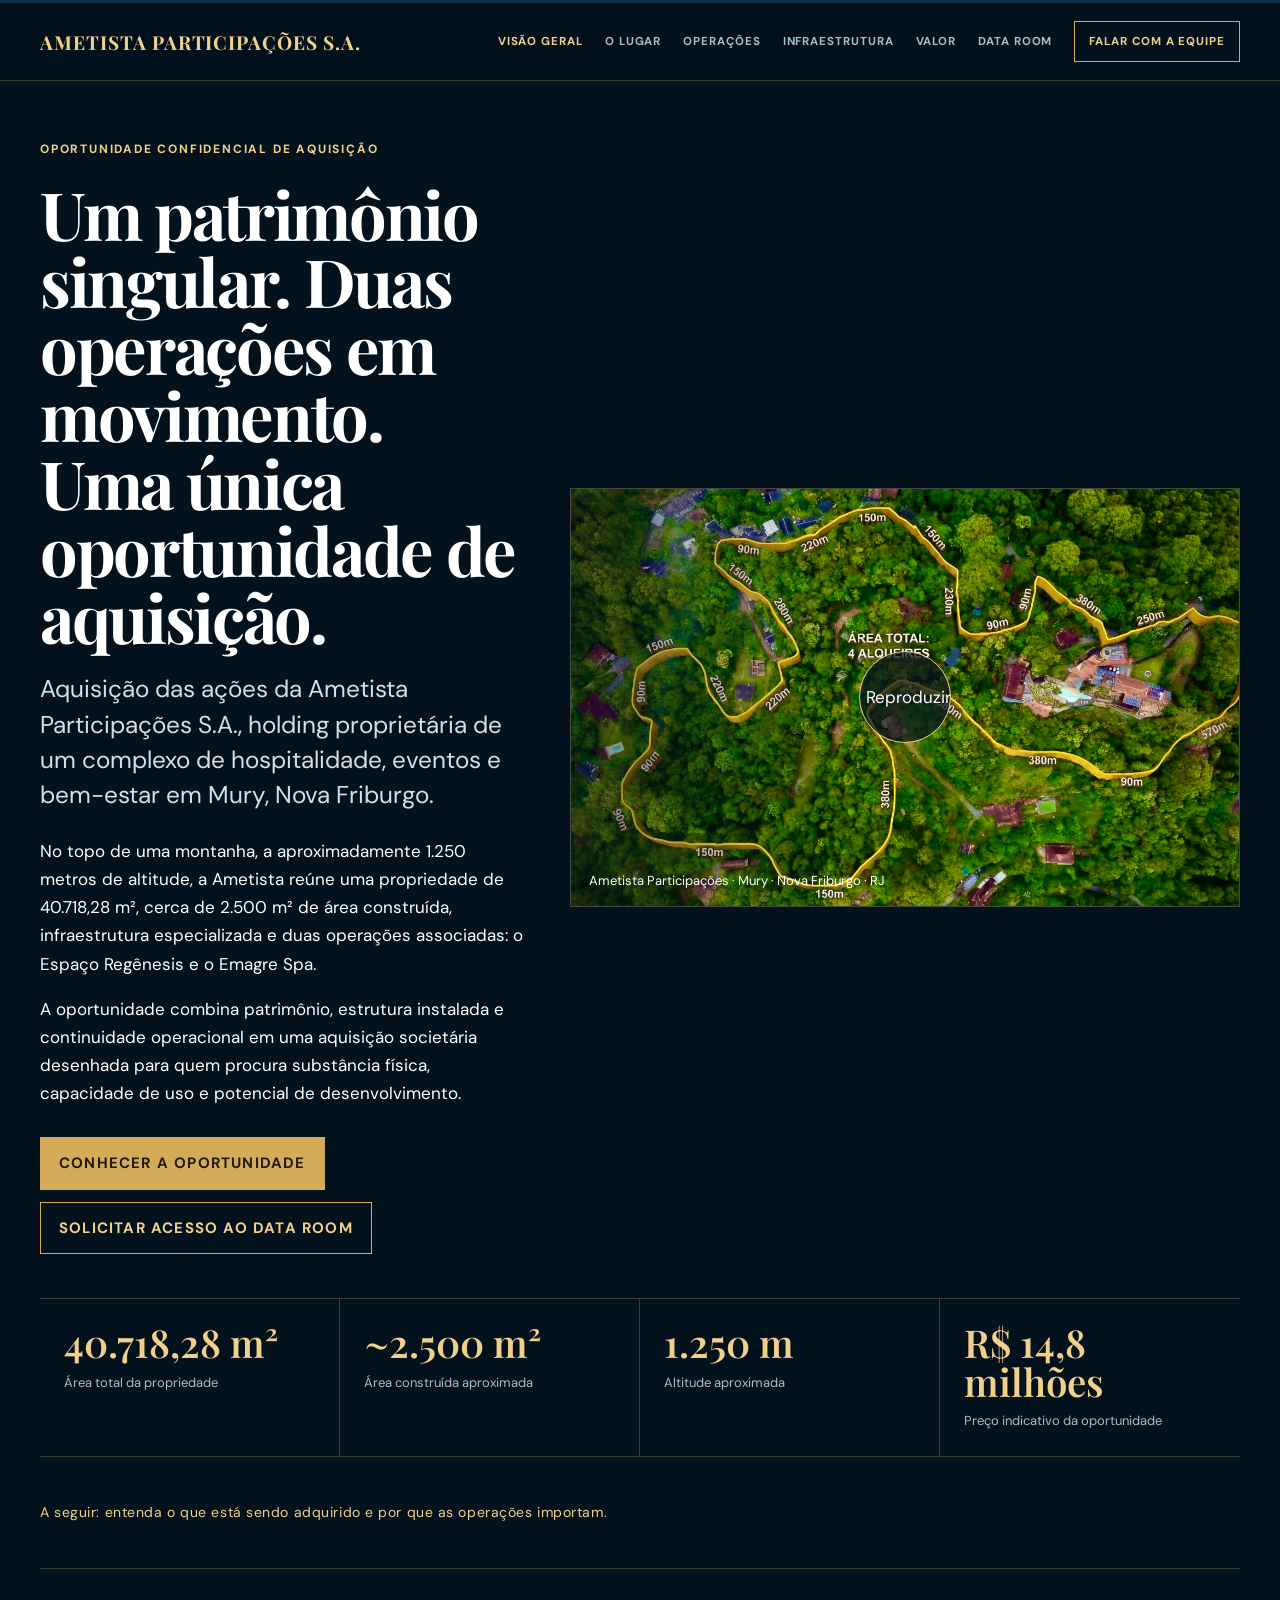
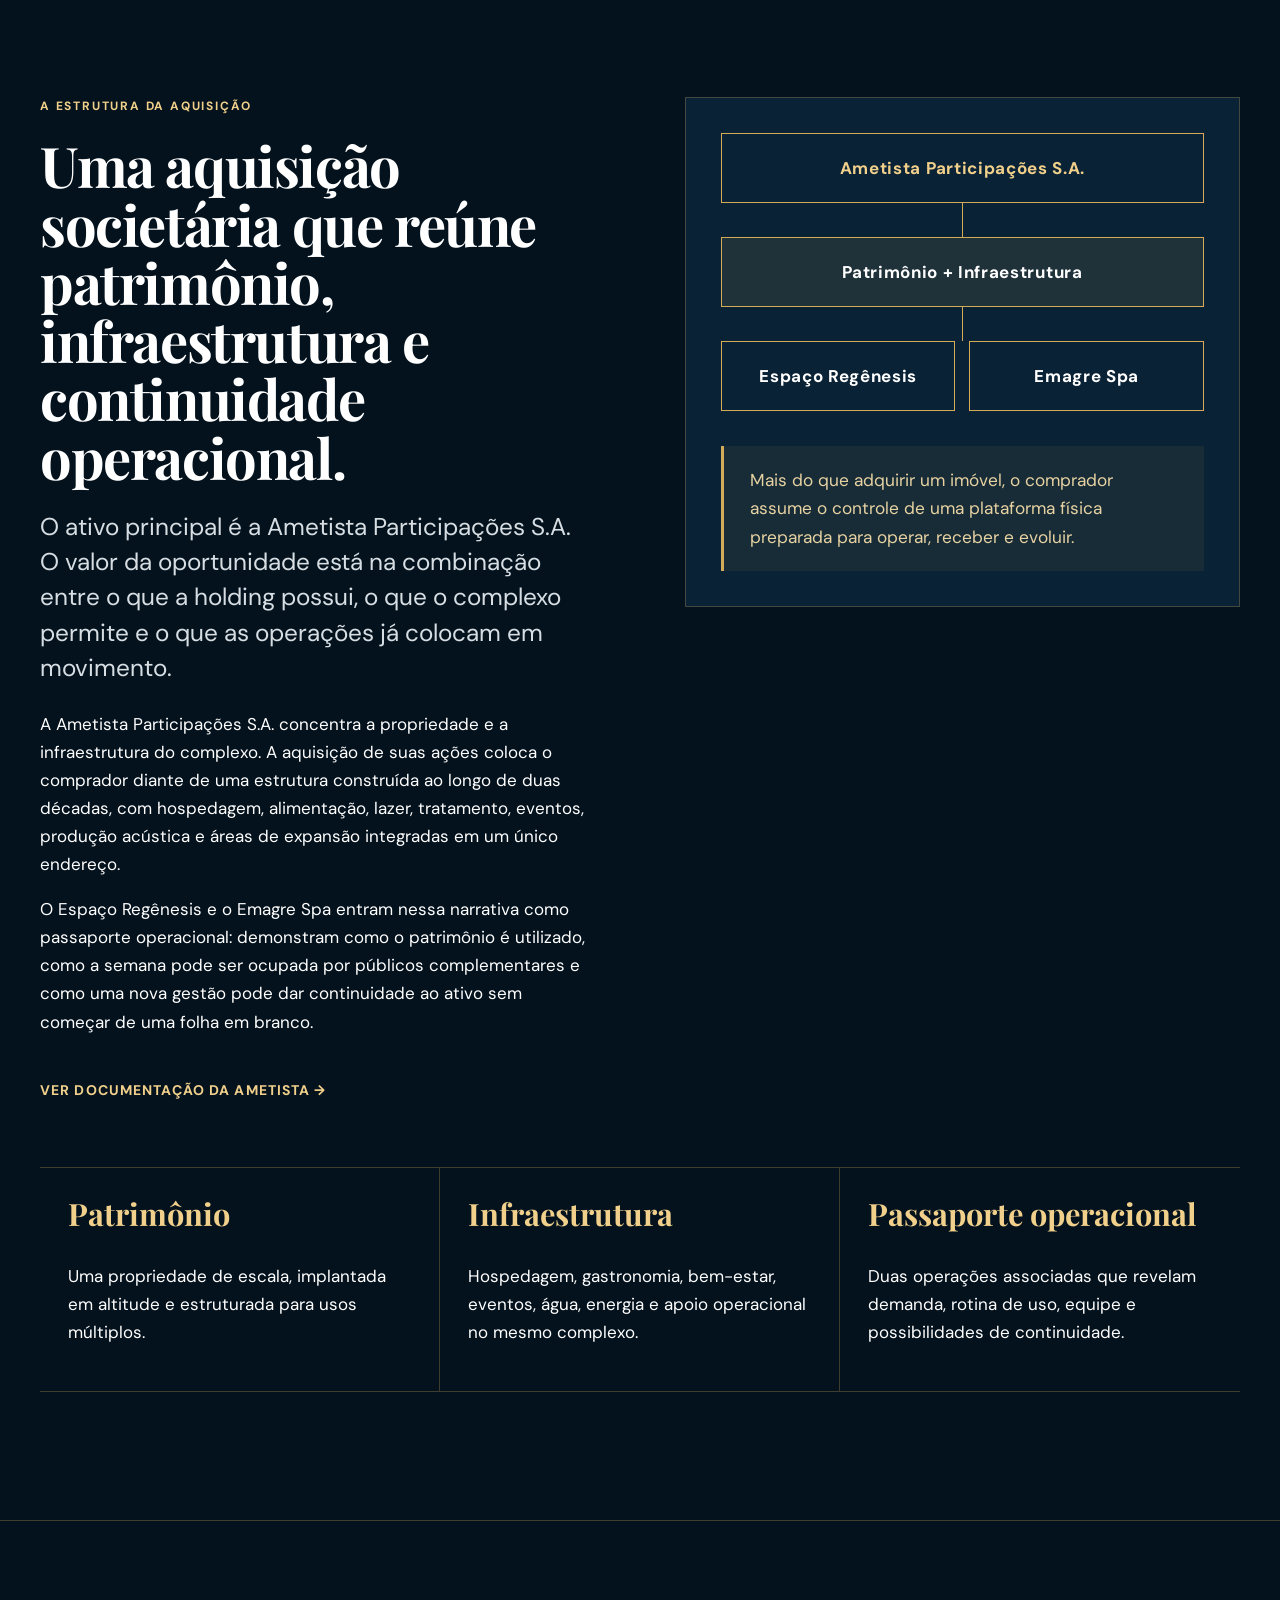
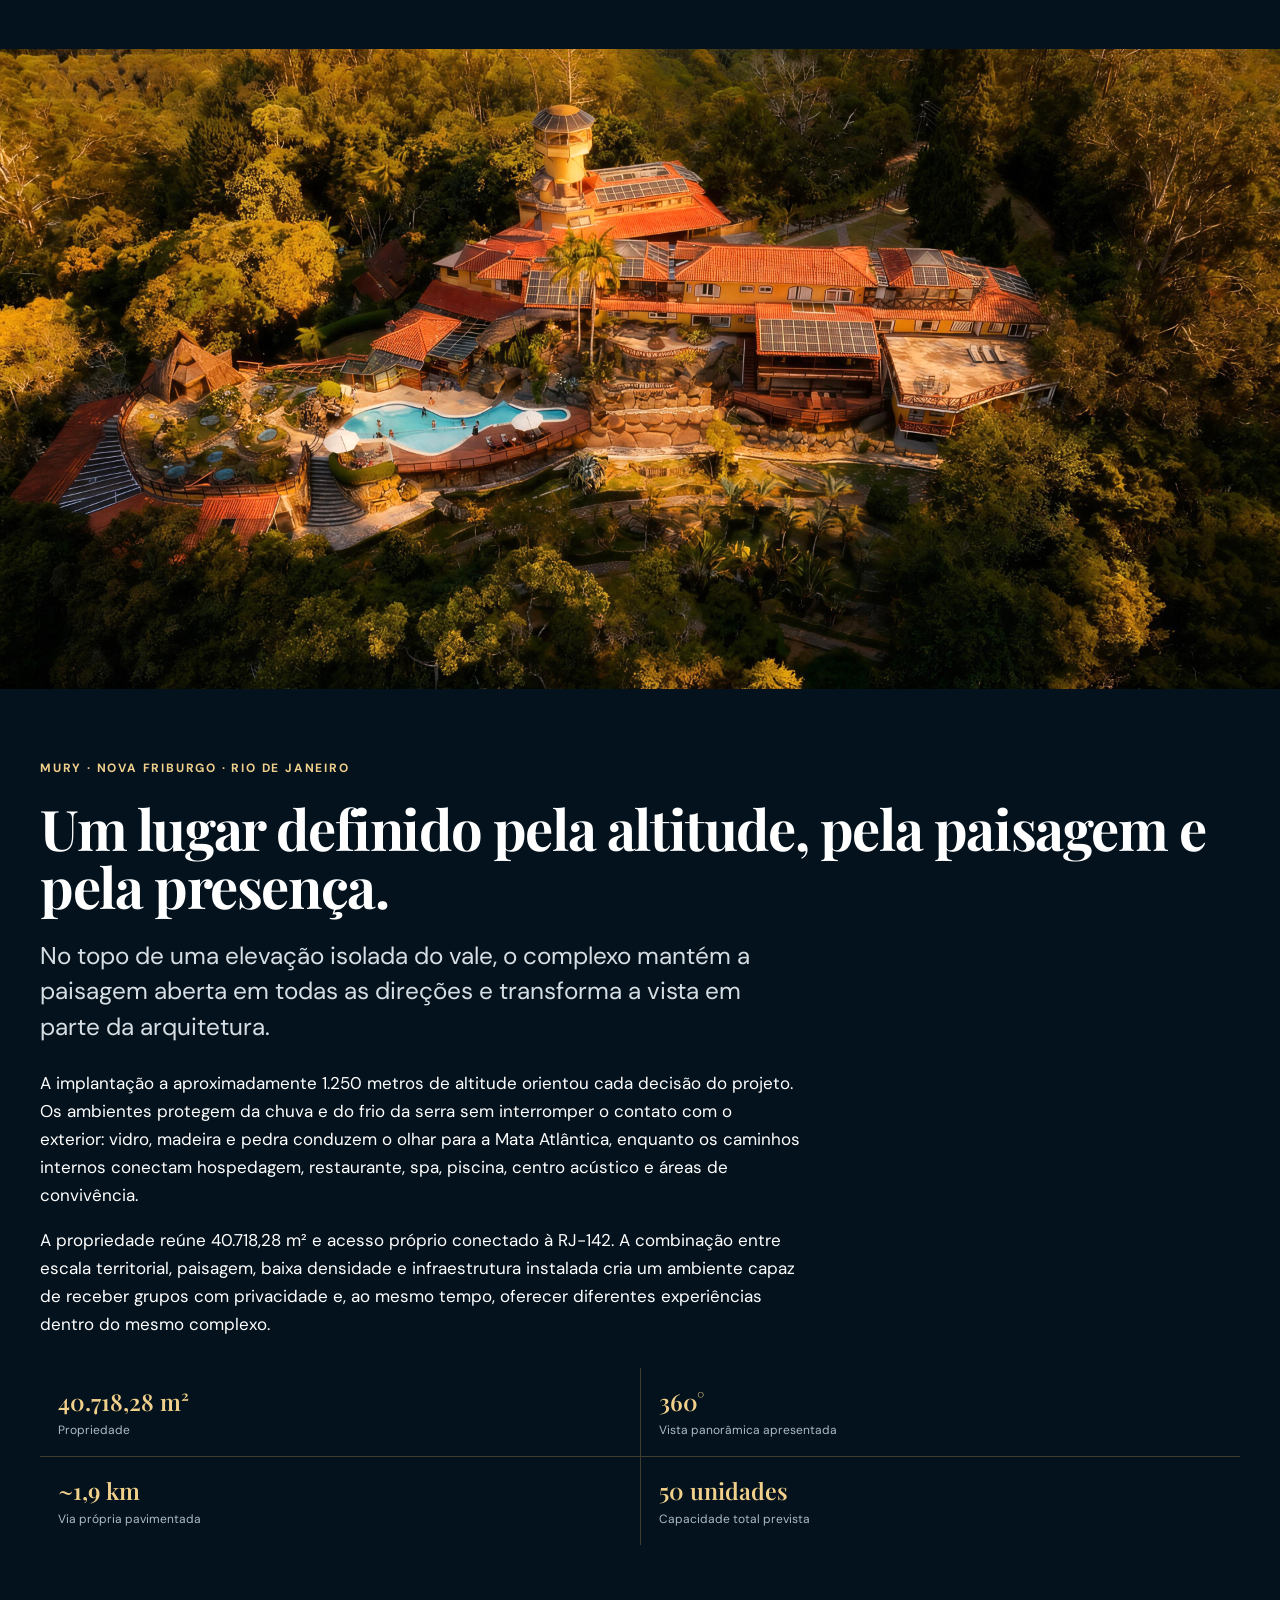
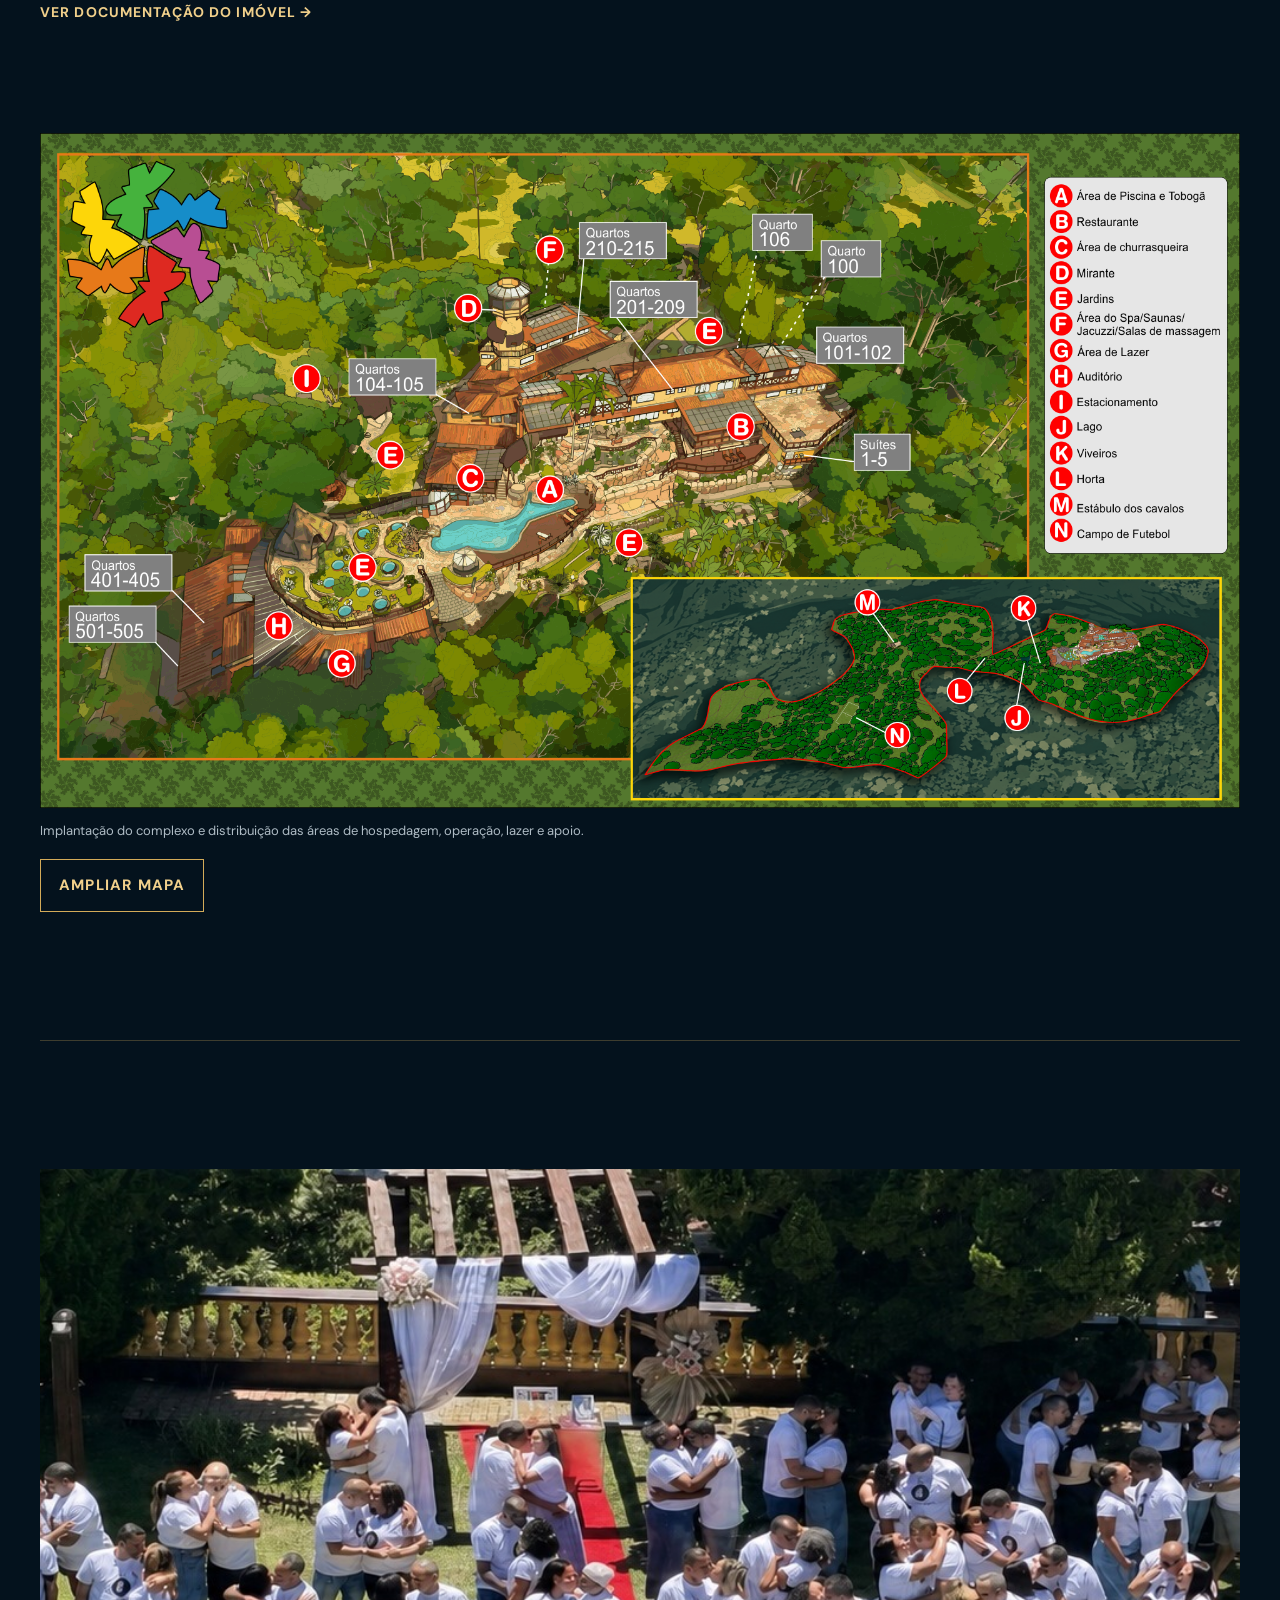
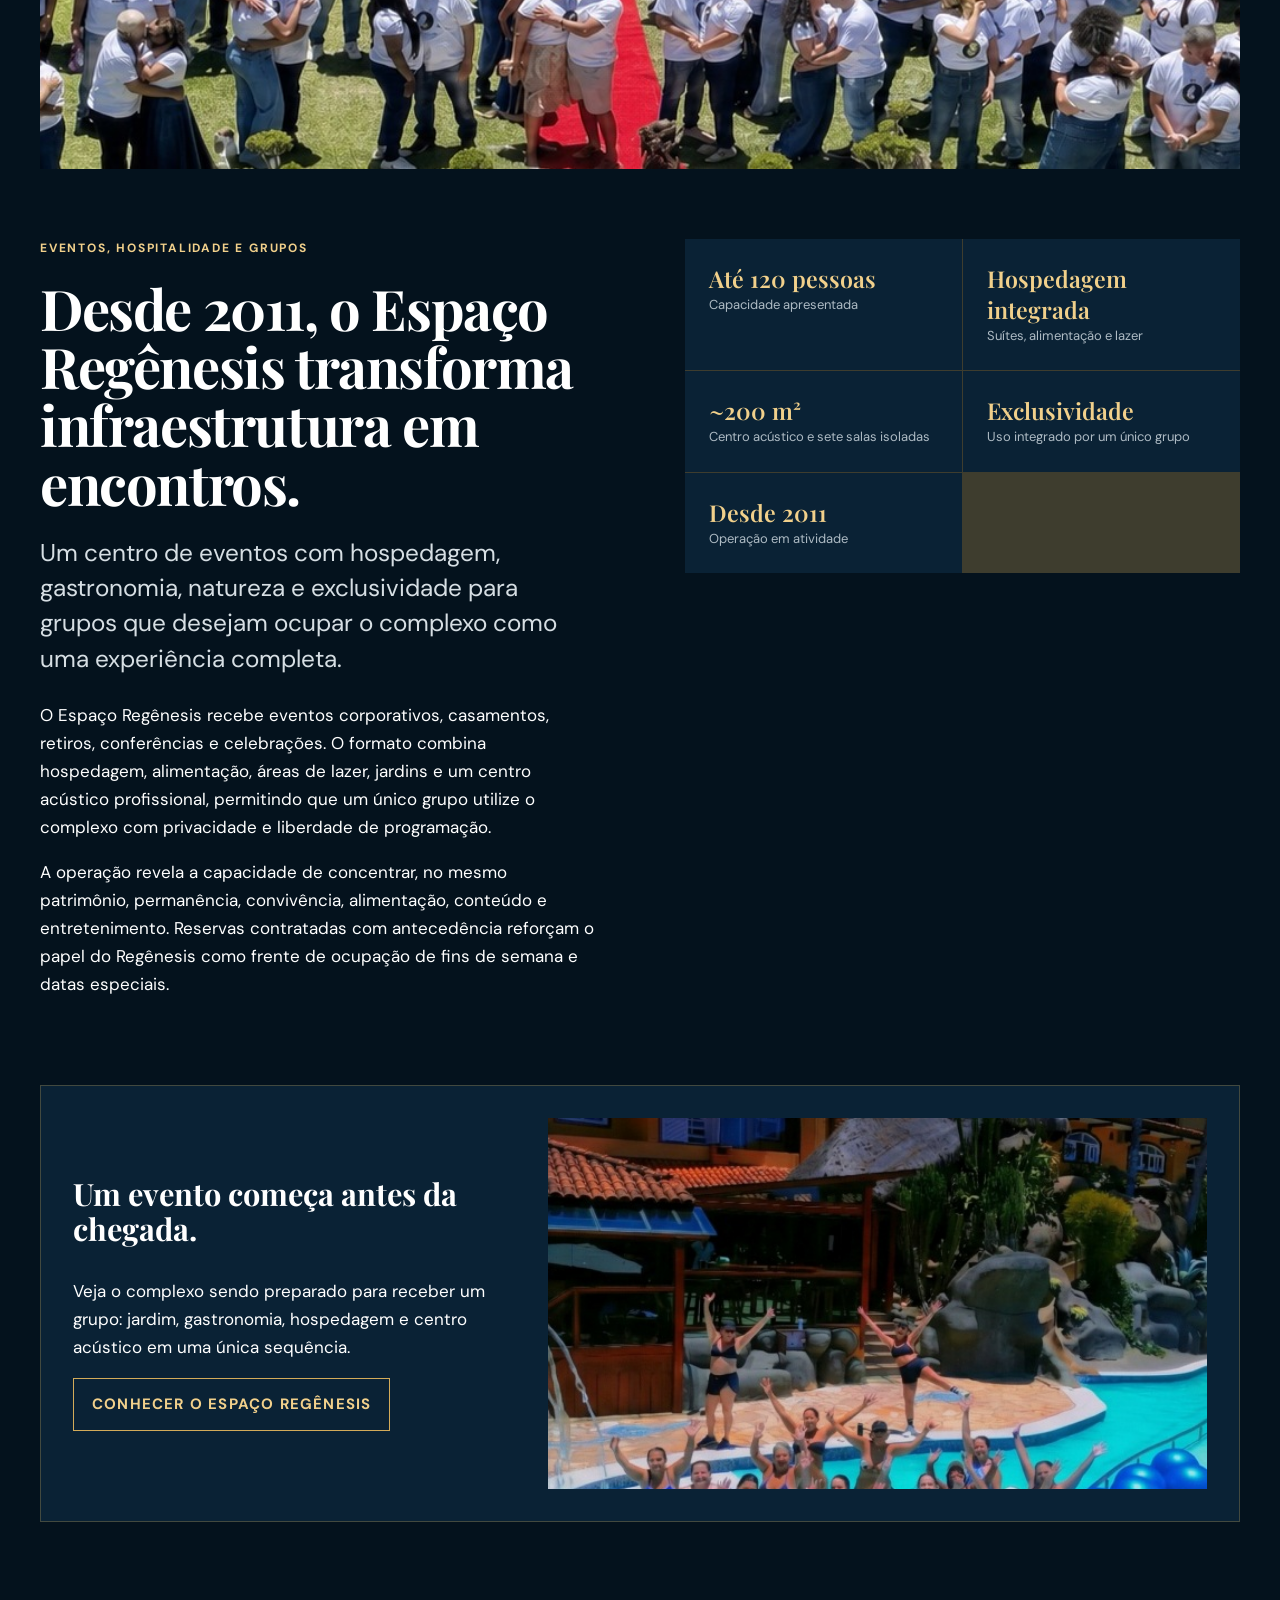
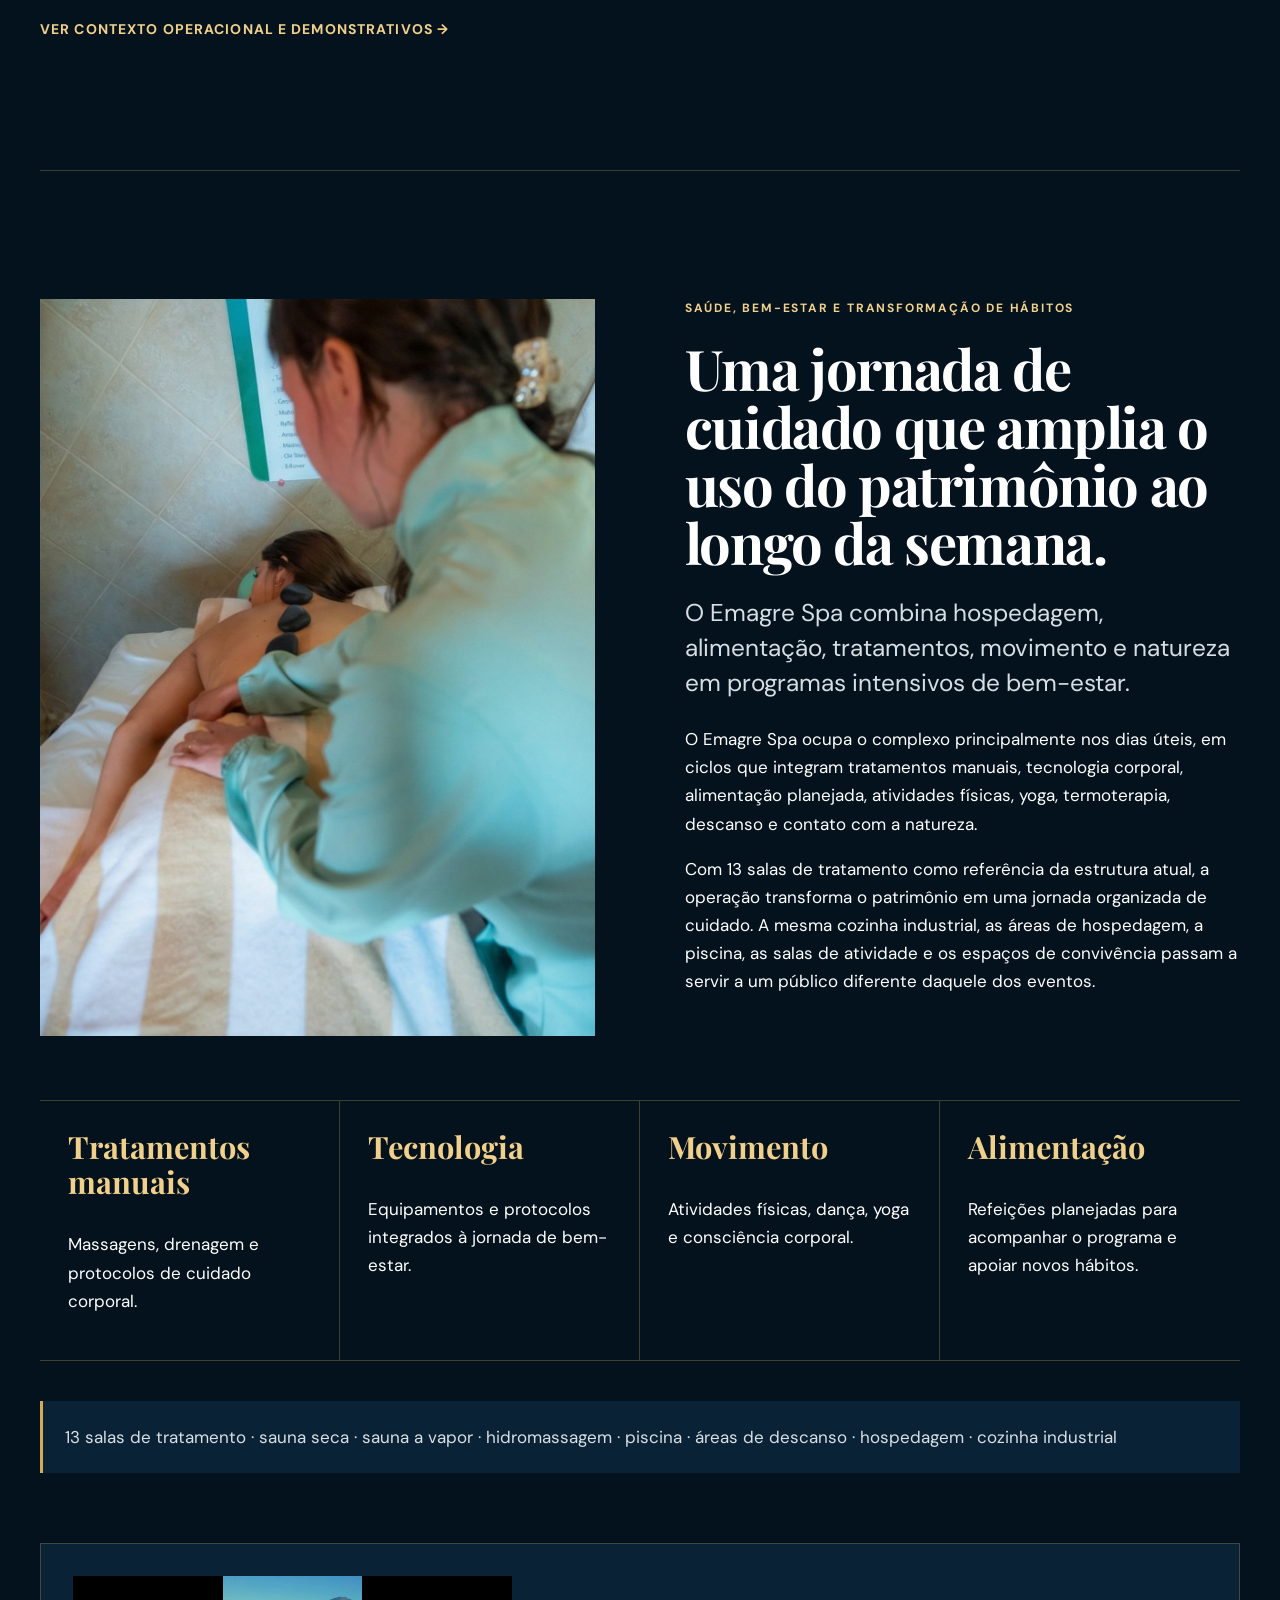
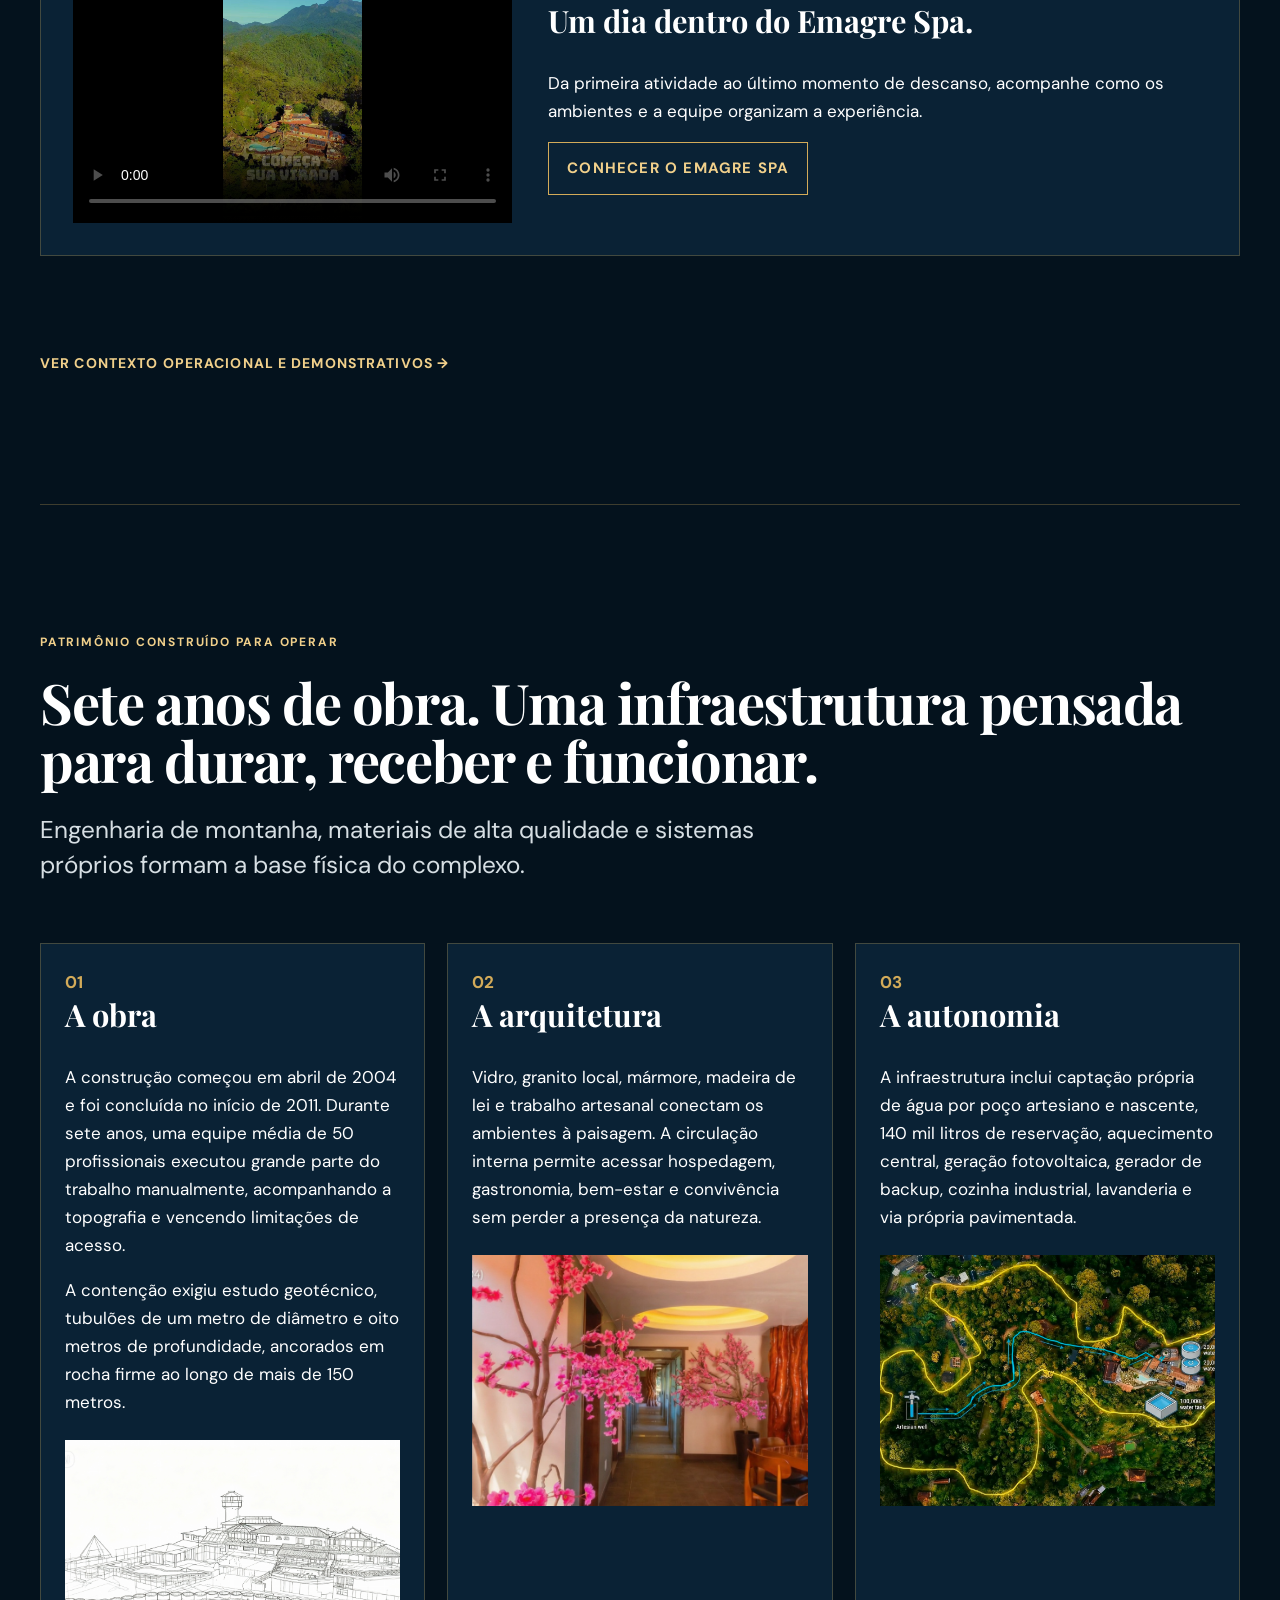
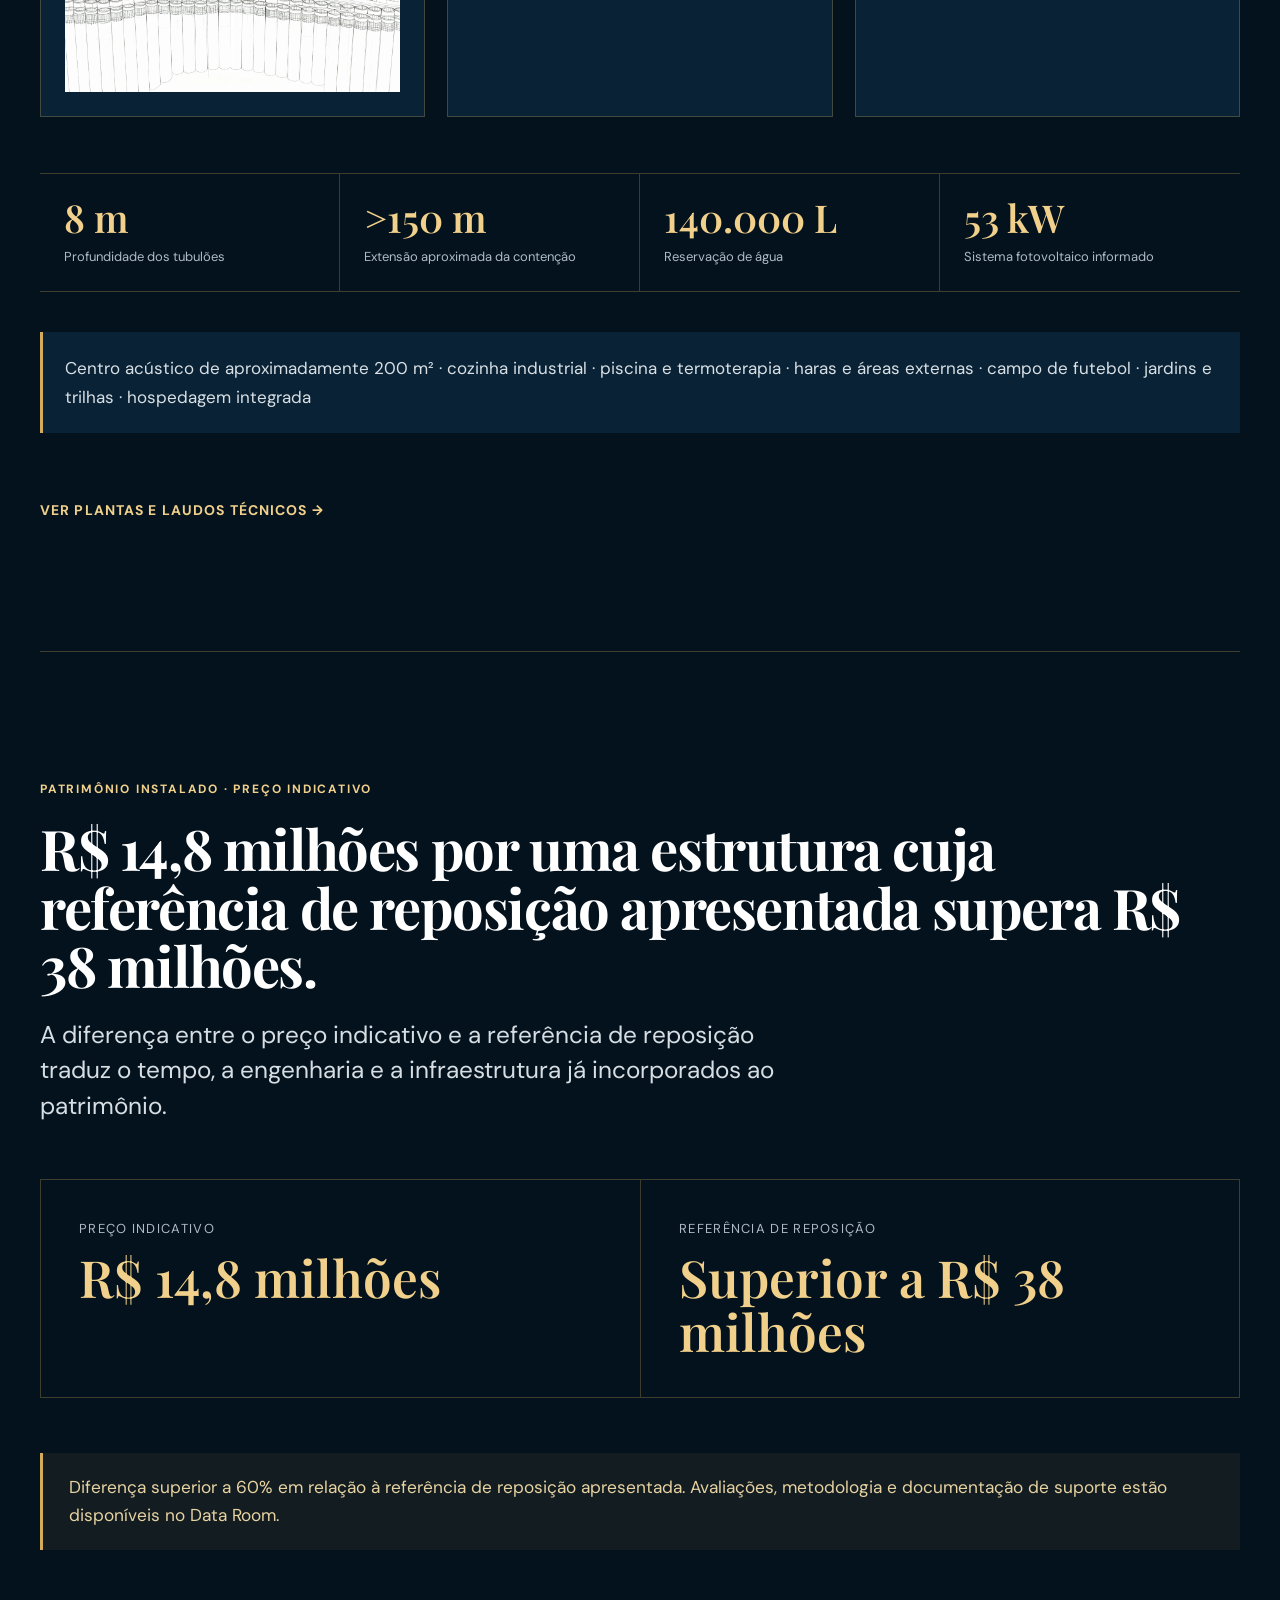
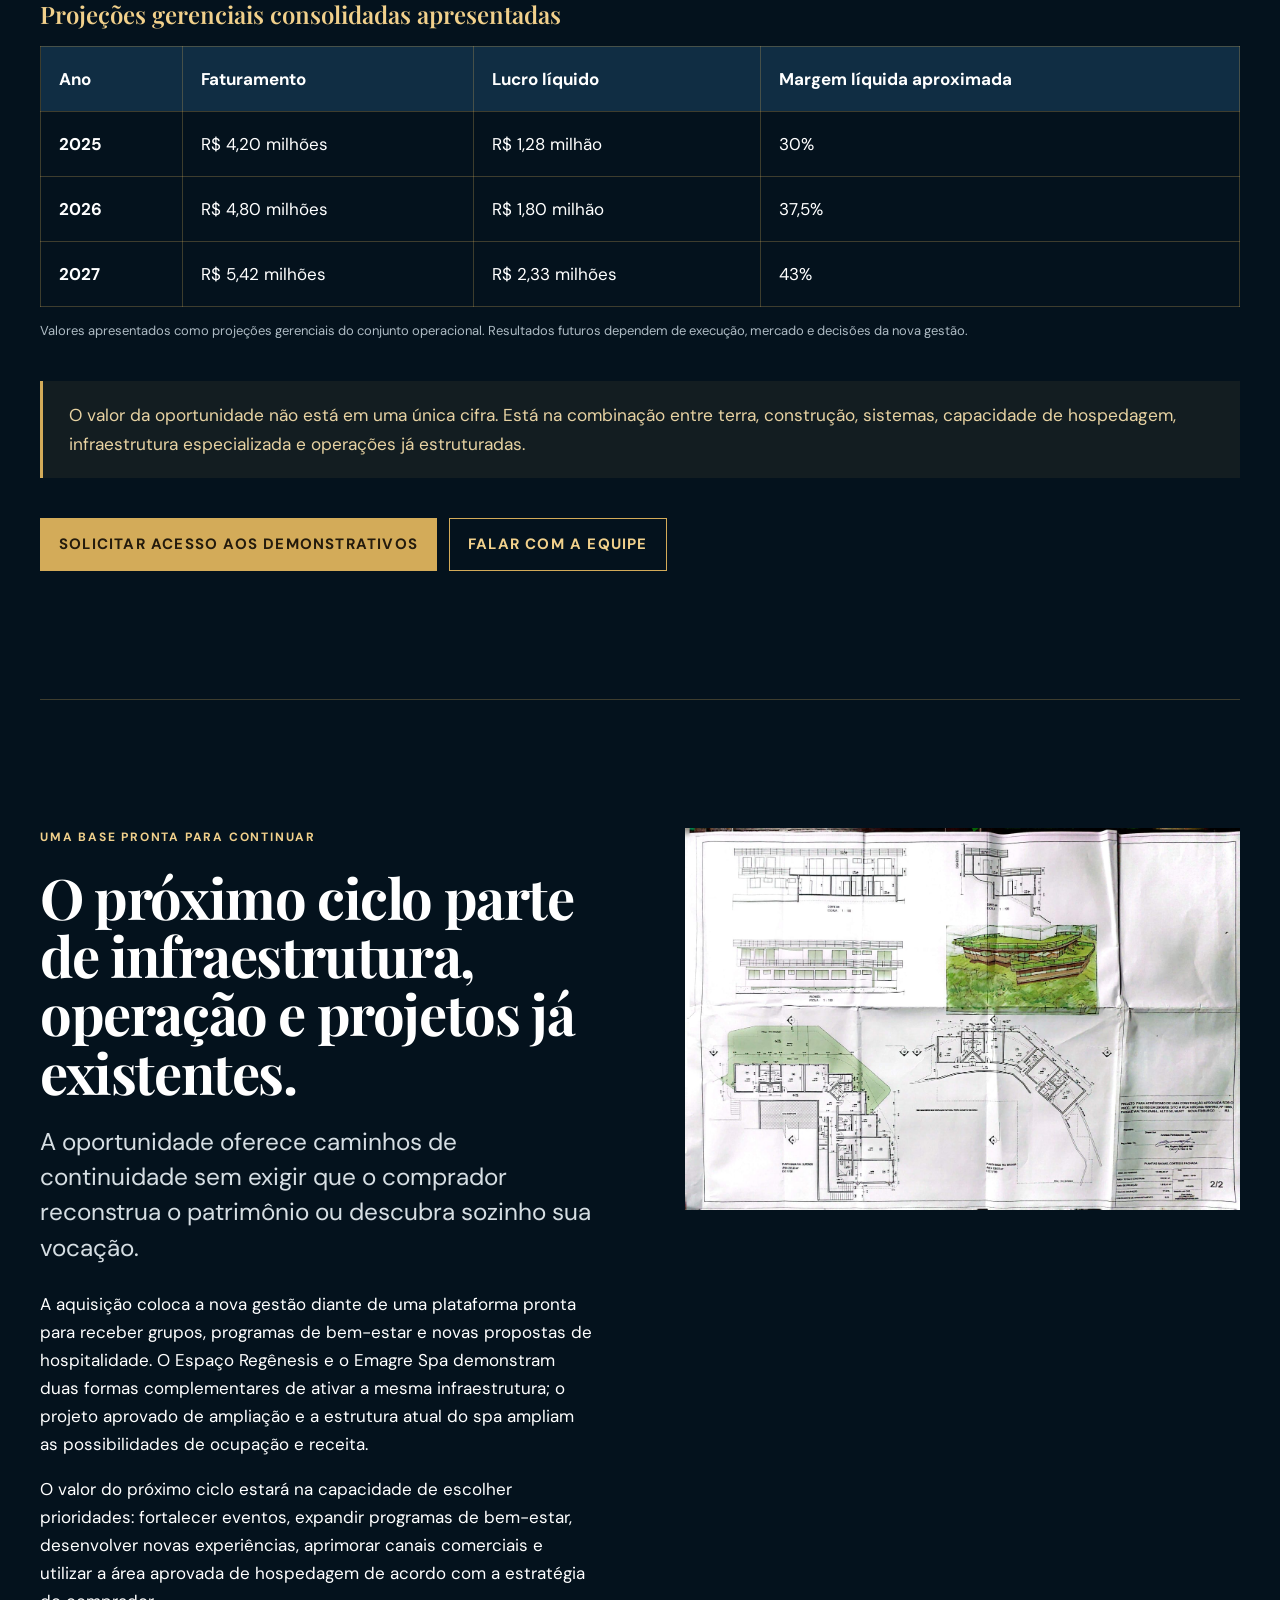
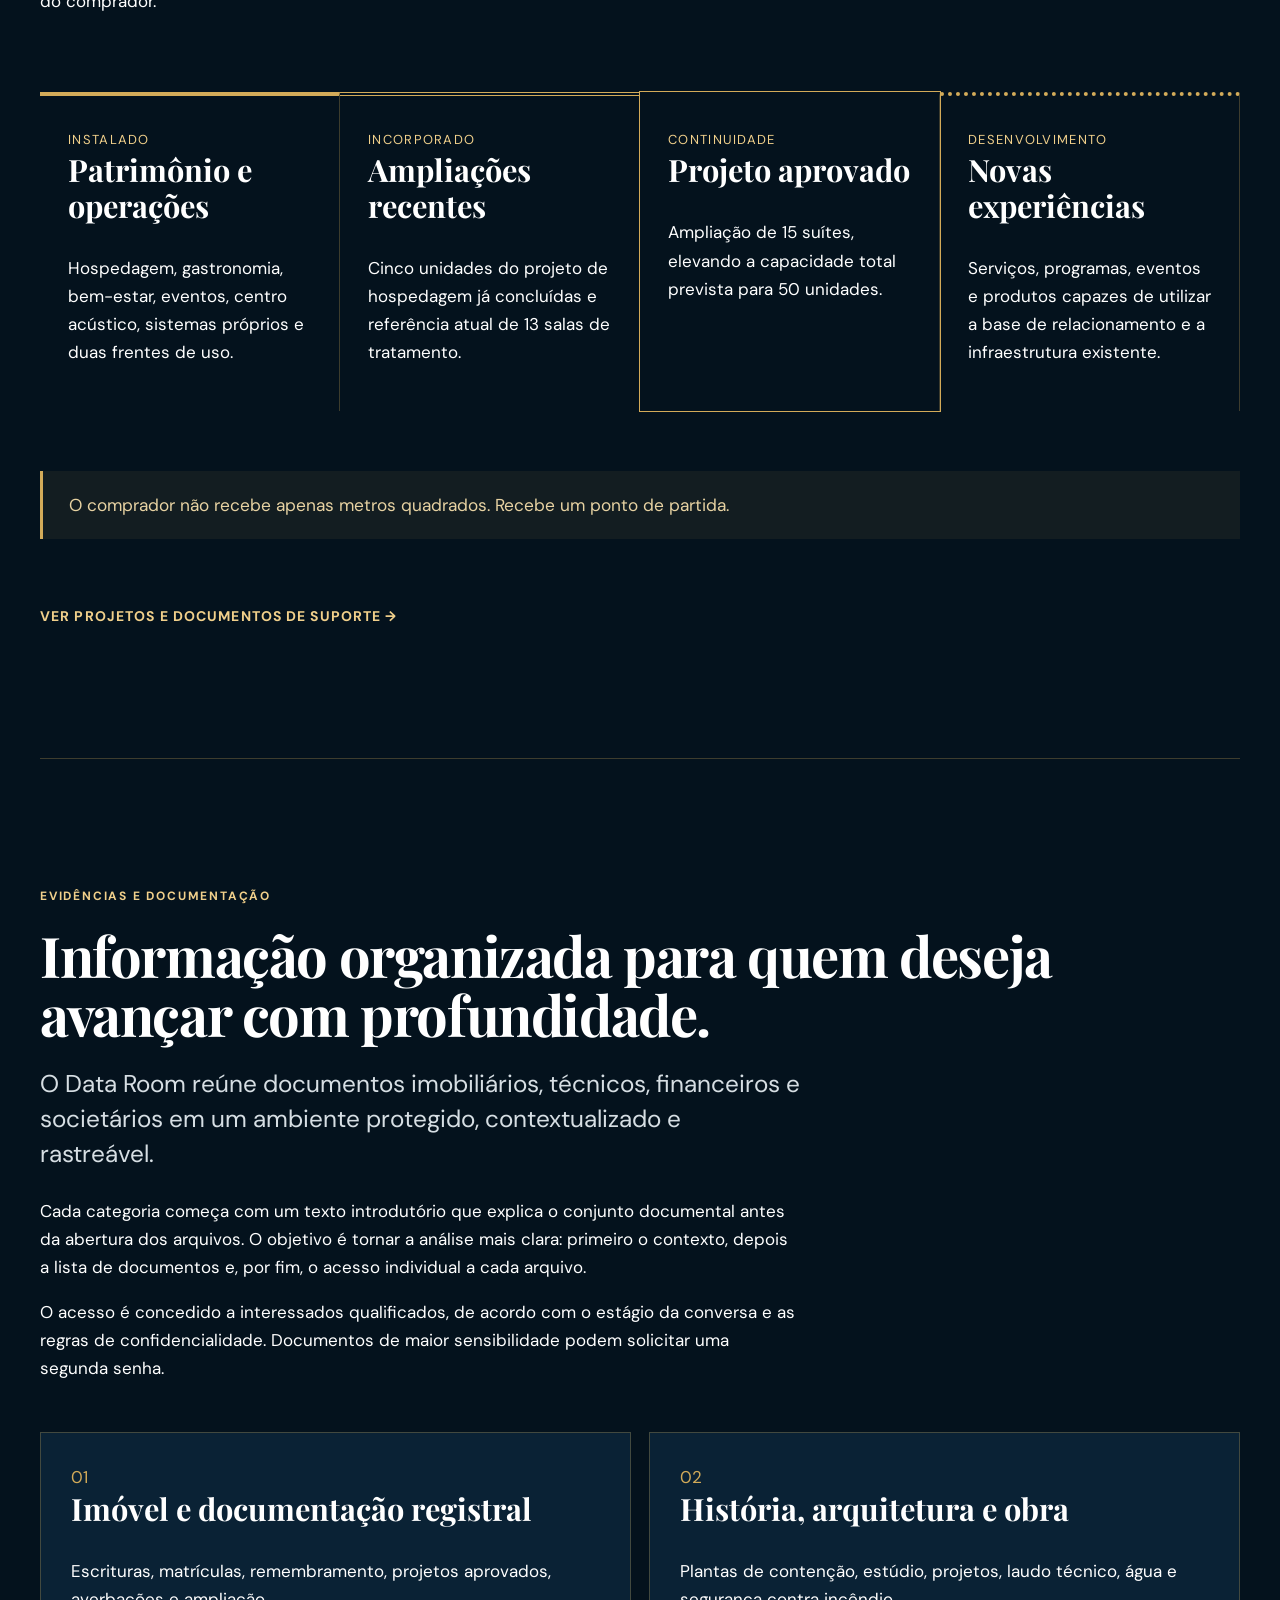
==== commit 21777ced: "feat: atualiza apresentacao e fluxo do data room" ====
--- a/index.html
+++ b/index.html
@@ -5,7 +5,7 @@
 <meta name="description" content="Conheça a oportunidade de aquisição da Ametista Participações S.A.: patrimônio, infraestrutura, Espaço Regênesis e Emagre Spa em Mury, Nova Friburgo.">
 <meta name="robots" content="index,follow"><meta property="og:title" content="Ametista Participações · Oportunidade de aquisição"><meta property="og:description" content="Patrimônio, infraestrutura e operações associadas em Mury, Nova Friburgo."><meta property="og:type" content="website"><meta property="og:locale" content="pt_BR"><meta property="og:image" content="assets/apresentacao/espaco-regenesis-vista-aerea.jpeg">
 <link rel="canonical" href="https://projeto-ubira.pages.dev/"><meta property="og:url" content="https://projeto-ubira.pages.dev/"><script type="application/ld+json">{"@context":"https://schema.org","@type":"WebSite","name":"Ametista Participações S.A.","url":"https://projeto-ubira.pages.dev/","about":{"@type":"Place","name":"Complexo Ametista","address":{"@type":"PostalAddress","addressLocality":"Mury","addressRegion":"RJ","addressCountry":"BR"}}}</script>
-<link rel="icon" href="data:image/svg+xml,<svg xmlns=%22http://www.w3.org/2000/svg%22 viewBox=%220 0 100 100%22><rect width=%22100%22 height=%22100%22 fill=%22%2304121d%22/><text x=%2250%22 y=%2268%22 text-anchor=%22middle%22 font-size=%2260%22 fill=%22%23d3ab59%22>A</text></svg>"><link rel="preconnect" href="https://fonts.googleapis.com"><link rel="preconnect" href="https://fonts.gstatic.com" crossorigin><link href="https://fonts.googleapis.com/css2?family=DM+Sans:wght@400;500;600;700&family=Playfair+Display:wght@600;700&display=swap" rel="stylesheet"><link rel="stylesheet" href="v3.css">
+<link rel="icon" href="data:image/svg+xml,<svg xmlns=%22http://www.w3.org/2000/svg%22 viewBox=%220 0 100 100%22><rect width=%22100%22 height=%22100%22 fill=%22%2304121d%22/><text x=%2250%22 y=%2268%22 text-anchor=%22middle%22 font-size=%2260%22 fill=%22%23d3ab59%22>A</text></svg>"><link rel="preconnect" href="https://fonts.googleapis.com"><link rel="preconnect" href="https://fonts.gstatic.com" crossorigin><link href="https://fonts.googleapis.com/css2?family=DM+Sans:wght@400;500;600;700&family=Playfair+Display:wght@600;700&display=swap" rel="stylesheet"><link rel="stylesheet" href="v3.css?v=20260824-3">
 </head><body>
 <a class="skip" href="#conteudo">Ir para o conteúdo</a><div class="progress" aria-hidden="true"><span></span></div>
 <header class="topbar"><a class="brand" href="#visao-geral">AMETISTA PARTICIPAÇÕES S.A.</a><button class="menu" type="button" aria-expanded="false" aria-controls="nav">Menu</button><nav id="nav" aria-label="Navegação principal"><a href="#visao-geral">Visão geral</a><a href="#lugar">O lugar</a><a href="#regenesis">Operações</a><a href="#infraestrutura">Infraestrutura</a><a href="#valor">Valor</a><a href="#data-room">Data Room</a><a class="nav-cta" href="#contato">Falar com a equipe</a></nav></header>
@@ -16,7 +16,7 @@
 
 <section id="lugar" class="section place observe"><figure class="panorama"><img src="assets/apresentacao/espaco-regenesis-vista-aerea.jpeg" loading="lazy" width="1920" height="1080" alt="Vista aérea do complexo Ametista no topo da montanha em Mury, cercado pela Mata Atlântica."></figure><div class="split place-copy"><div><p class="eyebrow">Mury · Nova Friburgo · Rio de Janeiro</p><h2>Um lugar definido pela altitude, pela paisagem e pela presença.</h2><p class="subhead">No topo de uma elevação isolada do vale, o complexo mantém a paisagem aberta em todas as direções e transforma a vista em parte da arquitetura.</p><p>A implantação a aproximadamente 1.250 metros de altitude orientou cada decisão do projeto. Os ambientes protegem da chuva e do frio da serra sem interromper o contato com o exterior: vidro, madeira e pedra conduzem o olhar para a Mata Atlântica, enquanto os caminhos internos conectam hospedagem, restaurante, spa, piscina, centro acústico e áreas de convivência.</p><p>A propriedade reúne 40.718,28 m² e acesso próprio conectado à RJ-142. A combinação entre escala territorial, paisagem, baixa densidade e infraestrutura instalada cria um ambiente capaz de receber grupos com privacidade e, ao mesmo tempo, oferecer diferentes experiências dentro do mesmo complexo.</p><div class="mini-stats"><b>40.718,28 m²<small>Propriedade</small></b><b>360°<small>Vista panorâmica apresentada</small></b><b>~1,9 km<small>Via própria pavimentada</small></b><b>50 unidades<small>Capacidade total prevista</small></b></div><a class="text-link request-access" href="data-room.html#imovel">Ver documentação do imóvel →</a></div><figure class="map"><img src="assets/mapas/mapa-completo-regenesis.png" loading="lazy" width="1920" height="1080" alt="Mapa ilustrado da implantação e distribuição das áreas do complexo."><figcaption>Implantação do complexo e distribuição das áreas de hospedagem, operação, lazer e apoio.</figcaption><button class="button secondary expand-map" type="button">Ampliar mapa</button></figure></div></section>
 
-<section id="regenesis" class="section operation observe"><figure class="wide-photo"><img src="assets/dossie-real/evento-regenesis.jpg" loading="lazy" width="1600" height="900" alt="Evento ao ar livre no jardim do Espaço Regênesis, com convidados reunidos ao redor do corredor central."></figure><div class="split"><div><p class="eyebrow">Eventos, hospitalidade e grupos</p><h2>Desde 2011, o Espaço Regênesis transforma infraestrutura em encontros.</h2><p class="subhead">Um centro de eventos com hospedagem, gastronomia, natureza e exclusividade para grupos que desejam ocupar o complexo como uma experiência completa.</p><p>O Espaço Regênesis recebe eventos corporativos, casamentos, retiros, conferências e celebrações. O formato combina hospedagem, alimentação, áreas de lazer, jardins e um centro acústico profissional, permitindo que um único grupo utilize o complexo com privacidade e liberdade de programação.</p><p>A operação revela a capacidade de concentrar, no mesmo patrimônio, permanência, convivência, alimentação, conteúdo e entretenimento. Reservas contratadas com antecedência reforçam o papel do Regênesis como frente de ocupação de fins de semana e datas especiais.</p></div><div class="proofs"><article><strong>Até 120 pessoas</strong><span>Capacidade apresentada</span></article><article><strong>Hospedagem integrada</strong><span>Suítes, alimentação e lazer</span></article><article><strong>~200 m²</strong><span>Centro acústico e sete salas isoladas</span></article><article><strong>Exclusividade</strong><span>Uso integrado por um único grupo</span></article><article><strong>Desde 2011</strong><span>Operação em atividade</span></article></div></div><div class="media-story"><div><h3>Um evento começa antes da chegada.</h3><p>Veja o complexo sendo preparado para receber um grupo: jardim, gastronomia, hospedagem e centro acústico em uma única sequência.</p><a class="button secondary" href="https://xn--espaoregenises-jjb.com/" target="_blank" rel="noopener">Conhecer o Espaço Regênesis</a></div><img src="assets/dossie-real/complexo-piscina-evento.jpg" loading="lazy" alt="Complexo Regênesis preparado para receber grupos"></div><a class="text-link request-access" href="data-room.html#financeiro">Ver contexto operacional e demonstrativos →</a></section>
+<section id="regenesis" class="section operation observe"><figure class="wide-photo"><img src="assets/dossie-real/evento-regenesis-hd.jpg" loading="lazy" width="2172" height="507" alt="Evento ao ar livre no jardim do Espaço Regênesis, com convidados reunidos ao redor do corredor central."></figure><div class="split"><div><p class="eyebrow">Eventos, hospitalidade e grupos</p><h2>Desde 2011, o Espaço Regênesis transforma infraestrutura em encontros.</h2><p class="subhead">Um centro de eventos com hospedagem, gastronomia, natureza e exclusividade para grupos que desejam ocupar o complexo como uma experiência completa.</p><p>O Espaço Regênesis recebe eventos corporativos, casamentos, retiros, conferências e celebrações. O formato combina hospedagem, alimentação, áreas de lazer, jardins e um centro acústico profissional, permitindo que um único grupo utilize o complexo com privacidade e liberdade de programação.</p><p>A operação revela a capacidade de concentrar, no mesmo patrimônio, permanência, convivência, alimentação, conteúdo e entretenimento. Reservas contratadas com antecedência reforçam o papel do Regênesis como frente de ocupação de fins de semana e datas especiais.</p></div><div class="proofs"><article><strong>Até 120 pessoas</strong><span>Capacidade apresentada</span></article><article><strong>Hospedagem integrada</strong><span>Suítes, alimentação e lazer</span></article><article><strong>~200 m²</strong><span>Centro acústico e sete salas isoladas</span></article><article><strong>Exclusividade</strong><span>Uso integrado por um único grupo</span></article><article><strong>Desde 2011</strong><span>Operação em atividade</span></article></div></div><div class="media-story"><div><h3>Um evento começa antes da chegada.</h3><p>Veja o complexo sendo preparado para receber um grupo: jardim, gastronomia, hospedagem e centro acústico em uma única sequência.</p><a class="button secondary" href="https://xn--espaoregenises-jjb.com/" target="_blank" rel="noopener">Conhecer o Espaço Regênesis</a></div><img src="assets/dossie-real/complexo-piscina-evento.jpg" loading="lazy" alt="Complexo Regênesis preparado para receber grupos"></div><a class="text-link request-access" href="data-room.html#financeiro">Ver contexto operacional e demonstrativos →</a></section>
 
 <section id="emagre" class="section operation observe"><div class="split media-first"><figure class="feature-photo"><img src="assets/dossie-real/tratamento-spa.jpg" loading="lazy" alt="Profissional realiza tratamento corporal em uma sala do Emagre Spa."></figure><div><p class="eyebrow">Saúde, bem-estar e transformação de hábitos</p><h2>Uma jornada de cuidado que amplia o uso do patrimônio ao longo da semana.</h2><p class="subhead">O Emagre Spa combina hospedagem, alimentação, tratamentos, movimento e natureza em programas intensivos de bem-estar.</p><p>O Emagre Spa ocupa o complexo principalmente nos dias úteis, em ciclos que integram tratamentos manuais, tecnologia corporal, alimentação planejada, atividades físicas, yoga, termoterapia, descanso e contato com a natureza.</p><p>Com 13 salas de tratamento como referência da estrutura atual, a operação transforma o patrimônio em uma jornada organizada de cuidado. A mesma cozinha industrial, as áreas de hospedagem, a piscina, as salas de atividade e os espaços de convivência passam a servir a um público diferente daquele dos eventos.</p></div></div><div class="pillars four"><article><h3>Tratamentos manuais</h3><p>Massagens, drenagem e protocolos de cuidado corporal.</p></article><article><h3>Tecnologia</h3><p>Equipamentos e protocolos integrados à jornada de bem-estar.</p></article><article><h3>Movimento</h3><p>Atividades físicas, dança, yoga e consciência corporal.</p></article><article><h3>Alimentação</h3><p>Refeições planejadas para acompanhar o programa e apoiar novos hábitos.</p></article></div><p class="infra-line">13 salas de tratamento · sauna seca · sauna a vapor · hidromassagem · piscina · áreas de descanso · hospedagem · cozinha industrial</p><div class="video-card"><video controls playsinline preload="none" poster="assets/videos/emagre-experiencia-completa.jpg"><source data-src="assets/videos/emagre-experiencia-completa.mp4" type="video/mp4"></video><div><h3>Um dia dentro do Emagre Spa.</h3><p>Da primeira atividade ao último momento de descanso, acompanhe como os ambientes e a equipe organizam a experiência.</p><a class="button secondary" href="https://emagre.com/" target="_blank" rel="noopener">Conhecer o Emagre Spa</a></div></div><a class="text-link request-access" href="data-room.html#financeiro">Ver contexto operacional e demonstrativos →</a></section>
 
@@ -31,6 +31,6 @@
 <section id="contato" class="closing observe"><img src="assets/apresentacao/complexo-noturno.jpeg" loading="lazy" alt="Vista aérea noturna do complexo Ametista em Mury"><div><p class="eyebrow">Ametista Participações S.A.</p><h2>Um patrimônio construído para durar. Uma estrutura pronta para continuar.</h2><p class="subhead">Conheça em profundidade a oportunidade de aquisição das ações da Ametista Participações S.A. e o ecossistema de patrimônio, infraestrutura e operações associado a ela.</p><p>A Ametista reúne, no mesmo endereço, escala territorial, construção, sistemas próprios, hospedagem, eventos e bem-estar. Para o comprador certo, essa combinação oferece algo difícil de obter do zero: uma base física pronta, uma história comprovável e diferentes caminhos para o próximo ciclo.</p><div class="actions"><button class="button primary request-access" type="button">Solicitar acesso ao Data Room</button><button class="button secondary contact-open" type="button">Falar com a equipe</button></div><p class="note">Esta apresentação tem caráter informativo e confidencial. Condições comerciais e detalhes da transação serão formalizados nos instrumentos aplicáveis.</p></div></section>
 </main>
 <footer><strong>AMETISTA PARTICIPAÇÕES S.A.</strong><span>Mury · Nova Friburgo · Rio de Janeiro</span><nav><a href="https://xn--espaoregenises-jjb.com/" target="_blank" rel="noopener">Espaço Regênesis</a><a href="https://emagre.com/" target="_blank" rel="noopener">Emagre Spa</a><a href="#contato">Contato</a></nav><small>Conteúdo confidencial. Reprodução ou encaminhamento somente com autorização.</small></footer>
-<dialog id="access-dialog" aria-labelledby="access-title"><button class="dialog-close" type="button" aria-label="Fechar">×</button><p class="eyebrow">Acesso qualificado</p><h2 id="access-title">Solicite acesso à documentação</h2><p>Conte-nos brevemente sobre seu interesse. A equipe responsável avaliará a solicitação e entrará em contato para conduzir os próximos passos.</p><form id="access-form"><label>Nome<input name="name" required placeholder="Como devemos chamar você?"></label><label>E-mail corporativo<input name="email" type="email" required placeholder="nome@empresa.com.br"></label><label>Telefone<input name="phone" type="tel" required placeholder="(00) 00000-0000"></label><label>Empresa, grupo ou family office<input name="organization" required placeholder="Nome da organização"></label><label>Perfil do interessado<select name="profile" required><option value="">Selecione uma opção</option><option>Investidor patrimonial</option><option>Operador de hospitalidade</option><option>Grupo de saúde e bem-estar</option><option>Family office</option><option>Assessor do comprador</option><option>Outro</option></select></label><label>Principal interesse<textarea name="interest" required placeholder="Conte em uma ou duas frases"></textarea></label><label class="consent"><input type="checkbox" required>Concordo em ser contatado pela equipe responsável e declaro que utilizarei as informações de forma confidencial.</label><button class="button primary" type="submit">Enviar solicitação</button><p class="form-status" role="status"></p></form></dialog>
+<dialog id="access-dialog" aria-labelledby="access-title"><button class="dialog-close" type="button" aria-label="Fechar">×</button><p class="eyebrow">Acesso qualificado</p><h2 id="access-title">Solicite acesso à documentação</h2><p>Conte-nos brevemente sobre seu interesse. A equipe responsável avaliará a solicitação e entrará em contato para conduzir os próximos passos.</p><form id="access-form" method="post" action="/auth/demo"><label>Nome<input placeholder="Como devemos chamar você?"></label><label>E-mail corporativo<input type="email" placeholder="nome@empresa.com.br"></label><label>Telefone<input type="tel" placeholder="(00) 00000-0000"></label><label>Empresa, grupo ou family office<input placeholder="Nome da organização"></label><label>Perfil do interessado<select><option value="">Selecione uma opção</option><option>Investidor patrimonial</option><option>Operador de hospitalidade</option><option>Grupo de saúde e bem-estar</option><option>Family office</option><option>Assessor do comprador</option><option>Outro</option></select></label><label>Principal interesse<textarea placeholder="Conte em uma ou duas frases"></textarea></label><label class="consent"><input type="checkbox">Concordo em ser contatado pela equipe responsável e declaro que utilizarei as informações de forma confidencial.</label><button class="button primary" type="submit" formnovalidate>Continuar para o Data Room</button><p class="form-status" role="status">Demonstração: os dados preenchidos nesta prévia não serão enviados.</p></form></dialog>
 <dialog id="map-dialog" aria-label="Mapa completo do complexo"><button class="dialog-close" type="button" aria-label="Fechar">×</button><img src="assets/mapas/mapa-completo-regenesis.png" alt="Mapa ilustrado completo do complexo Regênesis"></dialog>
-<script src="v3.js" defer></script></body></html>
+<script src="v3.js?v=20260824-2" defer></script></body></html>
--- a/v3.css
+++ b/v3.css
@@ -1,4 +1,5 @@
 :root{--navy-deep:#04121d;--navy:#061827;--navy-mid:#0a2235;--navy-raised:#102d43;--gold:#d3ab59;--gold-light:#f1d08b;--paper:#f6f1e7;--white:#fff;--muted:#aebbc4;--line:rgba(211,171,89,.28);--max:1200px;--header:78px}*{box-sizing:border-box}html{scroll-behavior:smooth;scroll-padding-top:var(--header)}body{margin:0;background:var(--navy-deep);color:var(--white);font:400 17px/1.65 "DM Sans",sans-serif}body.modal-open{overflow:hidden}img,video{display:block;width:100%;max-width:100%}a{color:inherit;text-decoration:none}button,input,select,textarea{font:inherit}.skip{position:fixed;z-index:9999;top:8px;left:8px;padding:10px 14px;background:var(--paper);color:var(--navy);transform:translateY(-150%)}.skip:focus{transform:none}.progress{position:fixed;z-index:101;inset:0 0 auto;height:3px;background:var(--navy-raised)}.progress span{display:block;width:0;height:100%;background:var(--gold)}.topbar{position:fixed;z-index:100;inset:3px 0 auto;height:var(--header);display:flex;align-items:center;gap:28px;padding:0 max(24px,calc((100vw - var(--max))/2));border-bottom:1px solid var(--line);background:rgba(4,18,29,.94);backdrop-filter:blur(14px)}.brand{font:700 clamp(.92rem,1.5vw,1.2rem) "Playfair Display",serif;color:var(--gold-light);letter-spacing:.05em;white-space:nowrap}.topbar nav{margin-left:auto;display:flex;align-items:center;gap:22px}.topbar nav a{font-size:.72rem;font-weight:700;letter-spacing:.08em;text-transform:uppercase;color:var(--muted)}.topbar nav a:hover,.topbar nav a.active{color:var(--gold-light)}.topbar .nav-cta{padding:10px 14px;border:1px solid var(--gold);color:var(--gold-light)}.menu{display:none;margin-left:auto;border:1px solid var(--line);background:transparent;color:var(--gold-light);min-width:48px;min-height:44px}.hero,.section{width:min(100% - 48px,var(--max));margin:auto}.hero{min-height:100vh;padding:calc(var(--header) + 62px) 0 44px;display:grid;grid-template-columns:42fr 58fr;grid-template-areas:"copy media" "stats stats" "next next";gap:44px;align-items:center}.hero-copy{grid-area:copy}.hero-media{grid-area:media;position:relative;margin:0;aspect-ratio:16/10;border:1px solid var(--line);overflow:hidden;background:var(--navy-mid)}.hero-media video{height:100%;object-fit:cover}.hero-media:after{content:"";position:absolute;inset:0;background:linear-gradient(90deg,rgba(4,18,29,.42),transparent 40%);pointer-events:none}.hero-media figcaption{position:absolute;z-index:2;left:18px;bottom:14px;font-size:13px}.media-toggle{position:absolute;z-index:3;inset:50% auto auto 50%;translate:-50% -50%;width:92px;height:92px;border:1px solid var(--gold-light);border-radius:50%;background:rgba(4,18,29,.72);color:#fff;cursor:pointer}.hero-stats{grid-area:stats}.next{grid-area:next;margin:0;color:var(--gold-light);font-size:14px;letter-spacing:.04em}.eyebrow{margin:0 0 20px;color:var(--gold-light);font-size:12px;font-weight:700;letter-spacing:.15em;text-transform:uppercase}h1,h2,h3{font-family:"Playfair Display",serif;margin-top:0}h1{margin-bottom:22px;font-size:clamp(3.25rem,5.2vw,4.5rem);line-height:1.01;letter-spacing:-.035em}h2{margin-bottom:24px;font-size:clamp(2.5rem,4.5vw,3.5rem);line-height:1.04;letter-spacing:-.025em}h3{font-size:clamp(1.55rem,2.4vw,2rem);line-height:1.15}.subhead{max-width:760px;margin:0 0 24px;color:#d6dee3;font-size:clamp(1.18rem,1.9vw,1.55rem);line-height:1.45}.section p:not(.eyebrow,.subhead,.note,.infra-line){max-width:760px}.actions{display:flex;flex-wrap:wrap;gap:12px;margin-top:30px}.button{display:inline-flex;align-items:center;justify-content:center;min-height:48px;padding:13px 18px;border:1px solid var(--gold);background:transparent;color:var(--gold-light);font-weight:700;font-size:15px;letter-spacing:.08em;text-transform:uppercase;cursor:pointer}.button.primary{background:var(--gold);color:#241b0d}.button:hover{filter:brightness(1.08)}.stats{display:grid;grid-template-columns:repeat(4,1fr);border-top:1px solid var(--line);border-bottom:1px solid var(--line)}.stats div{padding:24px;border-right:1px solid var(--line)}.stats div:last-child{border:0}.stats strong{display:block;color:var(--gold-light);font:600 clamp(1.7rem,3vw,2.7rem) "Playfair Display",serif;line-height:1}.stats span{display:block;margin-top:10px;color:var(--muted);font-size:13px}.section{padding:clamp(82px,10vw,128px) 0;border-top:1px solid var(--line)}.split{display:grid;grid-template-columns:1fr 1fr;gap:clamp(44px,7vw,90px);align-items:start}.ecosystem{padding:35px;border:1px solid var(--line);background:var(--navy-mid);text-align:center}.ecosystem>span{display:block;width:1px;height:34px;margin:auto;background:var(--gold)}.eco-node{padding:20px;border:1px solid var(--gold);font-weight:700;letter-spacing:.04em}.eco-node.top{color:var(--gold-light)}.eco-node.middle{background:rgba(211,171,89,.1)}.eco-bottom{display:grid;grid-template-columns:1fr 1fr;gap:14px}.ecosystem blockquote{margin:35px 0 0;text-align:left}.pillars{display:grid;grid-template-columns:repeat(3,1fr);margin-top:64px;border-top:1px solid var(--line);border-bottom:1px solid var(--line)}.pillars.four{grid-template-columns:repeat(4,1fr)}.pillars article{padding:28px;border-right:1px solid var(--line)}.pillars article:last-child{border:0}.pillars h3{color:var(--gold-light)}.text-link{display:inline-block;margin-top:26px;color:var(--gold-light);font-weight:700;text-transform:uppercase;letter-spacing:.08em;font-size:14px}.panorama,.wide-photo{margin:0 0 70px;aspect-ratio:2/1;overflow:hidden}.panorama img,.wide-photo img,.feature-photo img{height:100%;object-fit:cover}.place{width:100%;max-width:none}.place>.panorama{width:100%}.place-copy{width:min(100% - 48px,var(--max));margin:auto}.mini-stats{display:grid;grid-template-columns:1fr 1fr;gap:1px;margin:30px 0;background:var(--line)}.mini-stats b{padding:18px;background:var(--navy-deep);color:var(--gold-light);font:600 1.45rem "Playfair Display",serif}.mini-stats small{display:block;margin-top:5px;color:var(--muted);font:400 12px "DM Sans",sans-serif}.map{margin:0}.map figcaption{margin:12px 0 18px;color:var(--muted);font-size:13px}.proofs{display:grid;grid-template-columns:1fr 1fr;gap:1px;background:var(--line)}.proofs article{padding:24px;background:var(--navy-mid)}.proofs strong,.proofs span{display:block}.proofs strong{color:var(--gold-light);font:600 1.45rem "Playfair Display",serif}.proofs span{color:var(--muted);font-size:13px}.media-story,.video-card{display:grid;grid-template-columns:1fr 1.5fr;gap:36px;align-items:center;margin:70px 0;padding:32px;border:1px solid var(--line);background:var(--navy-mid)}.media-story img{aspect-ratio:16/9;object-fit:cover}.feature-photo{margin:0;min-height:620px}.feature-photo img{min-height:620px}.infra-line{margin:40px 0;padding:22px;border-left:3px solid var(--gold);background:var(--navy-mid);color:#d8e0e5}.video-card video{aspect-ratio:16/9;background:#000}.acts{display:grid;grid-template-columns:repeat(3,1fr);gap:22px;margin-top:60px}.acts article{padding:24px;border:1px solid var(--line);background:var(--navy-mid)}.acts article>span{color:var(--gold);font-weight:700}.acts img{margin-top:24px;aspect-ratio:4/3;object-fit:cover;background:var(--paper)}.engineering{margin-top:56px}.value{max-width:1200px}.value-compare{display:grid;grid-template-columns:1fr 1fr;margin:55px 0;border:1px solid var(--line)}.value-compare div{padding:38px}.value-compare div+div{border-left:1px solid var(--line)}.value-compare span,.value-compare strong{display:block}.value-compare span{color:var(--muted);text-transform:uppercase;letter-spacing:.1em;font-size:13px}.value-compare strong{margin-top:12px;color:var(--gold-light);font:600 clamp(2.2rem,4vw,4rem) "Playfair Display",serif;line-height:1.05}blockquote{margin:40px 0;padding:20px 26px;border-left:3px solid var(--gold);background:rgba(211,171,89,.07);color:#e7d2a2;font-size:1.08rem}.table-wrap{overflow-x:auto;margin-top:48px}table{width:100%;min-width:720px;border-collapse:collapse}caption{text-align:left;padding:0 0 16px;color:var(--gold-light);font:600 1.5rem "Playfair Display",serif}th,td{padding:18px;border:1px solid var(--line);text-align:left}thead{background:var(--navy-raised)}.note{color:var(--muted);font-size:13px}.contained{width:100%;max-height:620px;object-fit:contain;background:var(--paper)}.timeline{display:grid;grid-template-columns:repeat(4,1fr);margin:60px 0}.timeline article{padding:28px;border-top:4px solid var(--gold);border-right:1px solid var(--line)}.timeline article[data-state=incorporated]{border-top-style:double}.timeline article[data-state=approved]{border-top-color:transparent;outline:1px solid var(--gold)}.timeline article[data-state=future]{border-top-style:dotted}.timeline span{color:var(--gold-light);font-size:13px;text-transform:uppercase;letter-spacing:.1em}.category-grid{display:grid;grid-template-columns:1fr 1fr;gap:18px;margin-top:50px}.category-grid article{padding:30px;border:1px solid var(--line);background:var(--navy-mid)}.category-grid span{color:var(--gold)}.access-steps{counter-reset:steps;display:grid;grid-template-columns:repeat(5,1fr);gap:1px;margin:50px 0;padding:0;background:var(--line);list-style:none}.access-steps li{padding:25px 16px;background:var(--navy-deep)}.access-steps li:before{counter-increment:steps;content:"0" counter(steps);display:block;color:var(--gold);font-weight:700}.faq{margin-top:60px}.faq details{border-top:1px solid var(--line)}.faq details:last-child{border-bottom:1px solid var(--line)}.faq summary{padding:22px 0;color:var(--gold-light);font-weight:700;cursor:pointer}.faq details p{padding-bottom:22px}.closing{position:relative;min-height:90vh;display:grid;place-items:center;overflow:hidden}.closing>img{position:absolute;inset:0;width:100%;height:100%;object-fit:cover}.closing:after{content:"";position:absolute;inset:0;background:rgba(4,18,29,.8)}.closing>div{position:relative;z-index:1;width:min(100% - 48px,820px);padding:100px 0;text-align:center}.closing .subhead,.closing p{margin-left:auto;margin-right:auto}.closing .actions{justify-content:center}footer{display:grid;grid-template-columns:1fr auto;gap:14px;padding:50px max(24px,calc((100vw - var(--max))/2));border-top:1px solid var(--line);background:#020d15}footer strong{color:var(--gold-light)}footer span,footer small{color:var(--muted)}footer nav{display:flex;gap:18px}footer small{grid-column:1/-1}dialog{width:min(760px,calc(100% - 24px));max-height:calc(100dvh - 24px);overflow:auto;padding:44px;border:1px solid var(--gold);background:var(--navy-mid);color:#fff}dialog::backdrop{background:rgba(0,0,0,.78);backdrop-filter:blur(8px)}.dialog-close{position:sticky;float:right;top:0;width:44px;height:44px;border:1px solid var(--line);background:var(--navy);color:#fff;font-size:28px;cursor:pointer}dialog form{display:grid;grid-template-columns:1fr 1fr;gap:18px;margin-top:30px}dialog label{display:grid;gap:7px;font-size:13px;font-weight:700}dialog input,dialog select,dialog textarea{width:100%;min-height:48px;padding:12px;border:1px solid var(--line);background:var(--navy-deep);color:#fff}dialog textarea{min-height:110px;resize:vertical}.consent,.form-status,dialog form .button{grid-column:1/-1}.consent{grid-template-columns:auto 1fr;align-items:start}.consent input{width:20px;min-height:20px}#map-dialog{width:min(1500px,calc(100% - 24px));padding:12px}#map-dialog img{max-height:calc(100dvh - 48px);object-fit:contain}.reveal-ready .observe{opacity:0;transform:translateY(22px);transition:.7s ease}.reveal-ready .observe.visible{opacity:1;transform:none}:focus-visible{outline:2px solid var(--gold-light);outline-offset:4px}
 @media(max-width:1050px){.topbar nav{position:fixed;inset:var(--header) 0 auto;display:none;padding:24px;background:var(--navy-deep);border-bottom:1px solid var(--line)}.topbar nav.open{display:grid}.menu{display:block}.hero{grid-template-columns:1fr;grid-template-areas:"copy" "media" "stats" "next"}.split,.media-first,.acts{grid-template-columns:1fr}.stats{grid-template-columns:1fr 1fr}.pillars.four{grid-template-columns:1fr 1fr}.feature-photo,.feature-photo img{min-height:0}.timeline{grid-template-columns:1fr 1fr}.access-steps{grid-template-columns:1fr}.access-steps li{display:flex;gap:20px}.closing{min-height:75vh}}
 @media(max-width:700px){:root{--header:72px}body{font-size:16px}.hero,.section{width:min(100% - 32px,var(--max))}.hero{padding-top:calc(var(--header) + 42px);gap:30px}h1{font-size:clamp(2.45rem,12vw,3.25rem)}h2{font-size:clamp(2rem,10vw,2.65rem)}.subhead{font-size:1.12rem}.hero-media{aspect-ratio:4/5}.stats,.pillars,.pillars.four,.category-grid,.proofs,.value-compare,.media-story,.video-card,.timeline{grid-template-columns:1fr}.stats div:nth-child(2){border-right:0}.stats div{border-bottom:1px solid var(--line)}.stats div:last-child{border-bottom:0}.pillars article{border-right:0;border-bottom:1px solid var(--line)}.place{width:100%}.panorama{aspect-ratio:4/3}.place-copy{width:min(100% - 32px,var(--max))}.eco-bottom{grid-template-columns:1fr}.wide-photo{aspect-ratio:4/3;margin-bottom:45px}.acts{gap:16px}.value-compare div+div{border-left:0;border-top:1px solid var(--line)}.timeline article{border-right:0}.topbar{padding:0 16px}.brand{white-space:normal;line-height:1.1}.topbar nav a{min-height:44px}.actions{display:grid}.button{width:100%}footer{grid-template-columns:1fr}footer nav{display:grid}dialog{padding:24px}dialog form{grid-template-columns:1fr}dialog label,.consent,.form-status,dialog form .button{grid-column:1}.closing>div{width:min(100% - 32px,820px)}}
+.place-copy{grid-template-columns:minmax(0,1fr)}.place-copy>.map{display:block;width:100%;height:auto;margin:18px 0 0;align-self:start}.place-copy>.map img{display:block;width:100%;height:auto!important;aspect-ratio:16/9;object-fit:contain!important;object-position:center}
 @media(prefers-reduced-motion:reduce){html{scroll-behavior:auto}.reveal-ready .observe{opacity:1;transform:none;transition:none}}
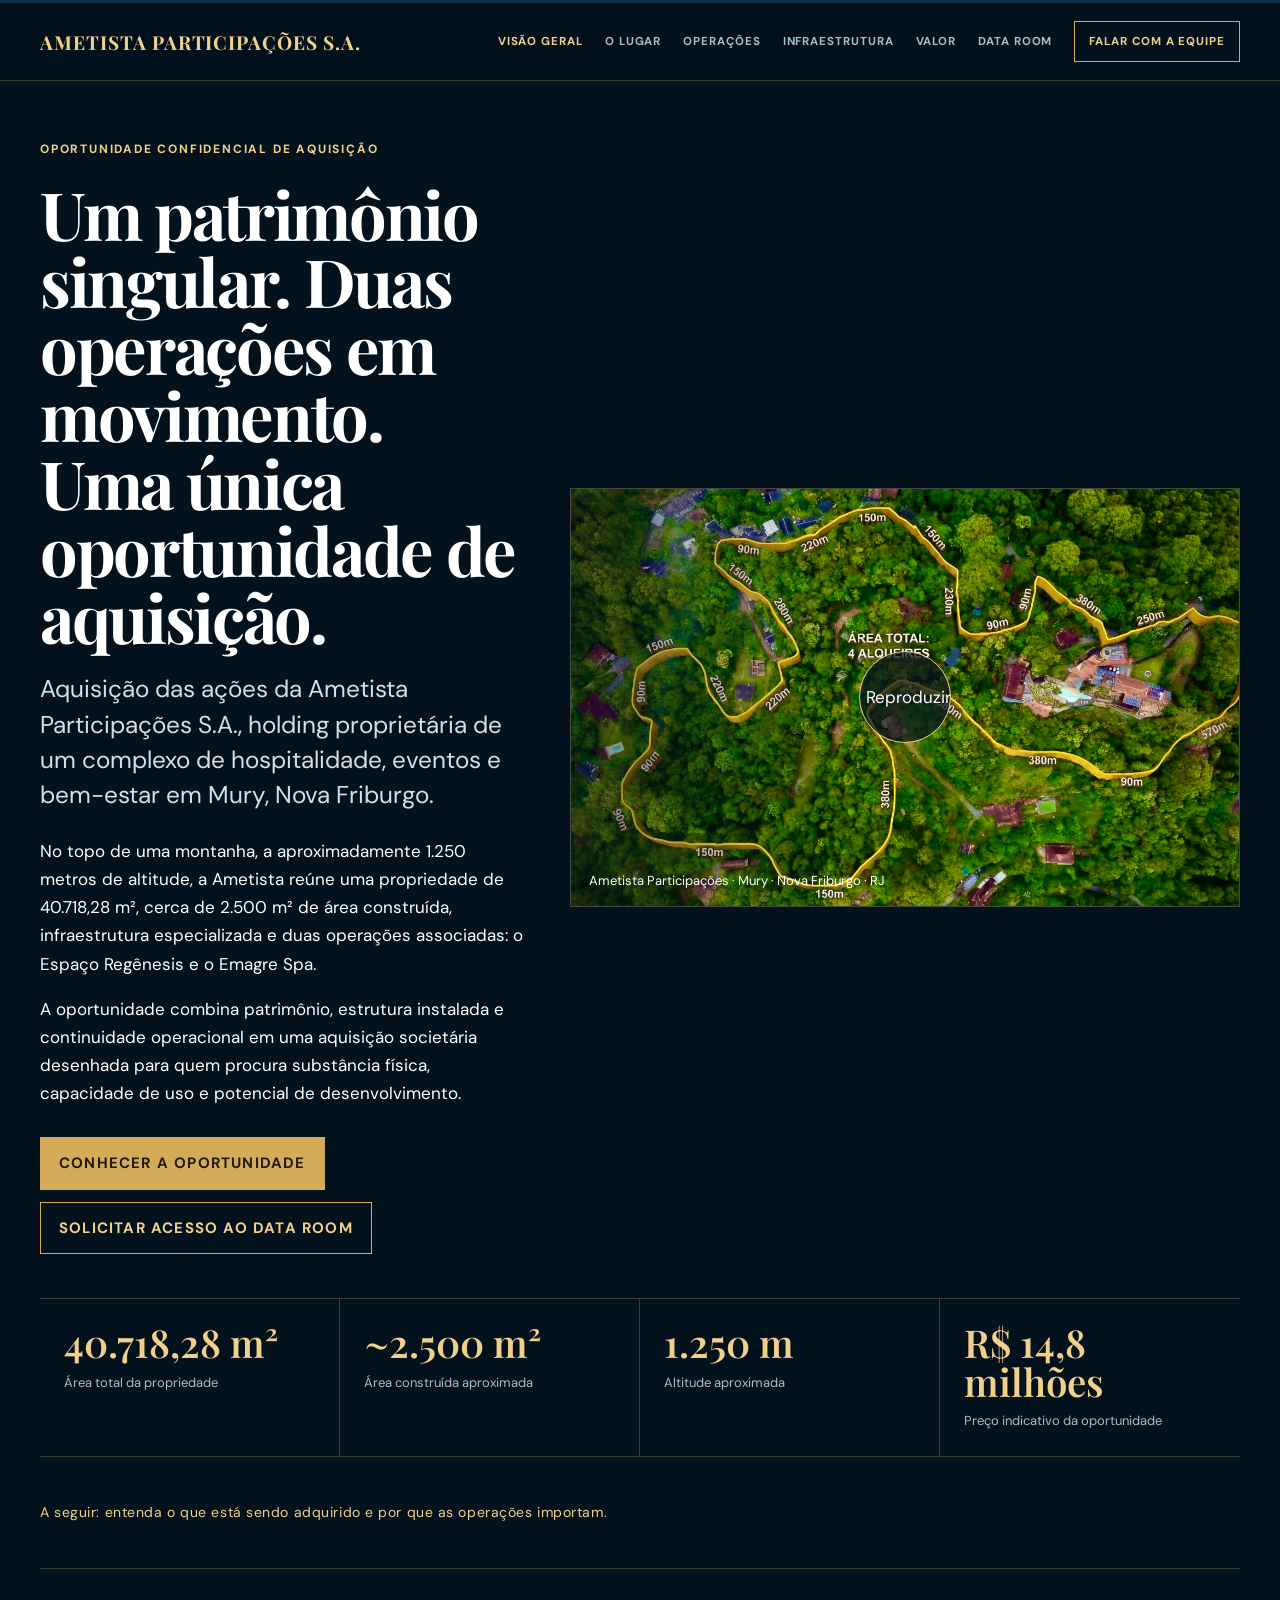
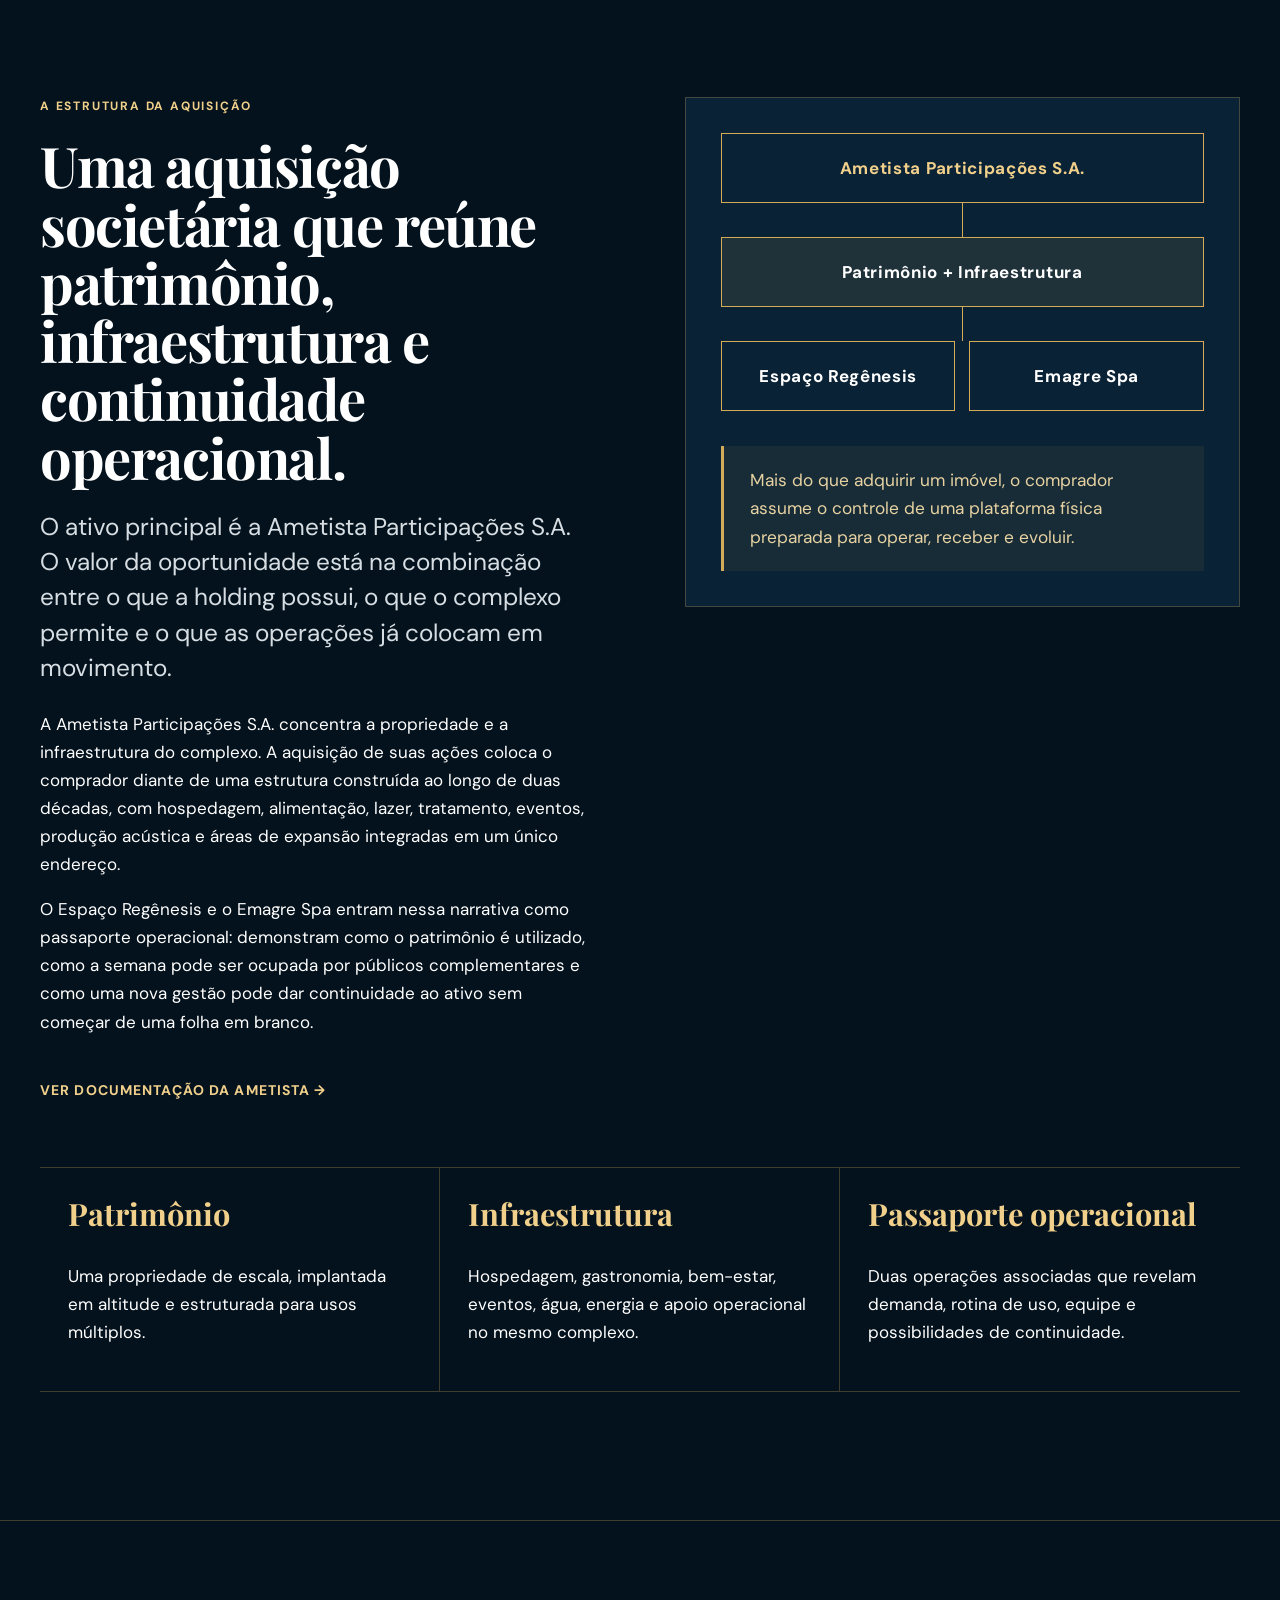
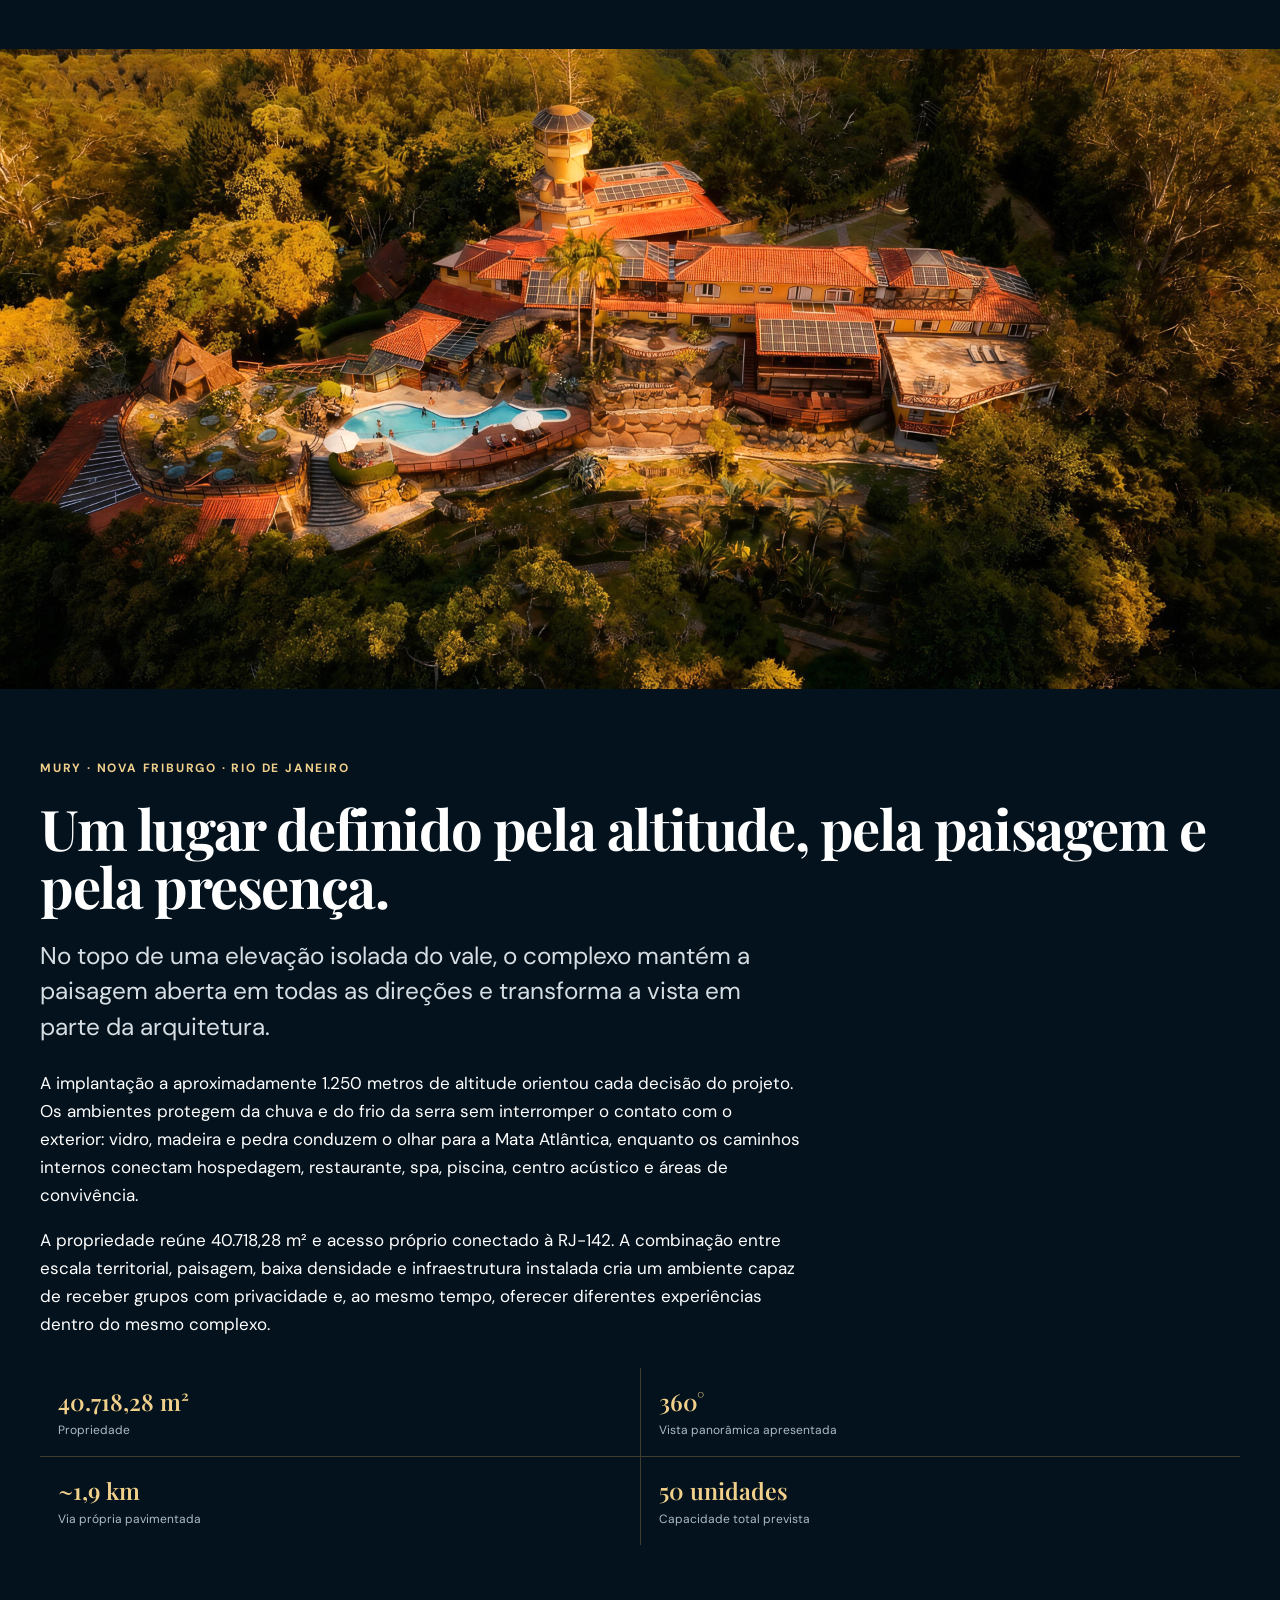
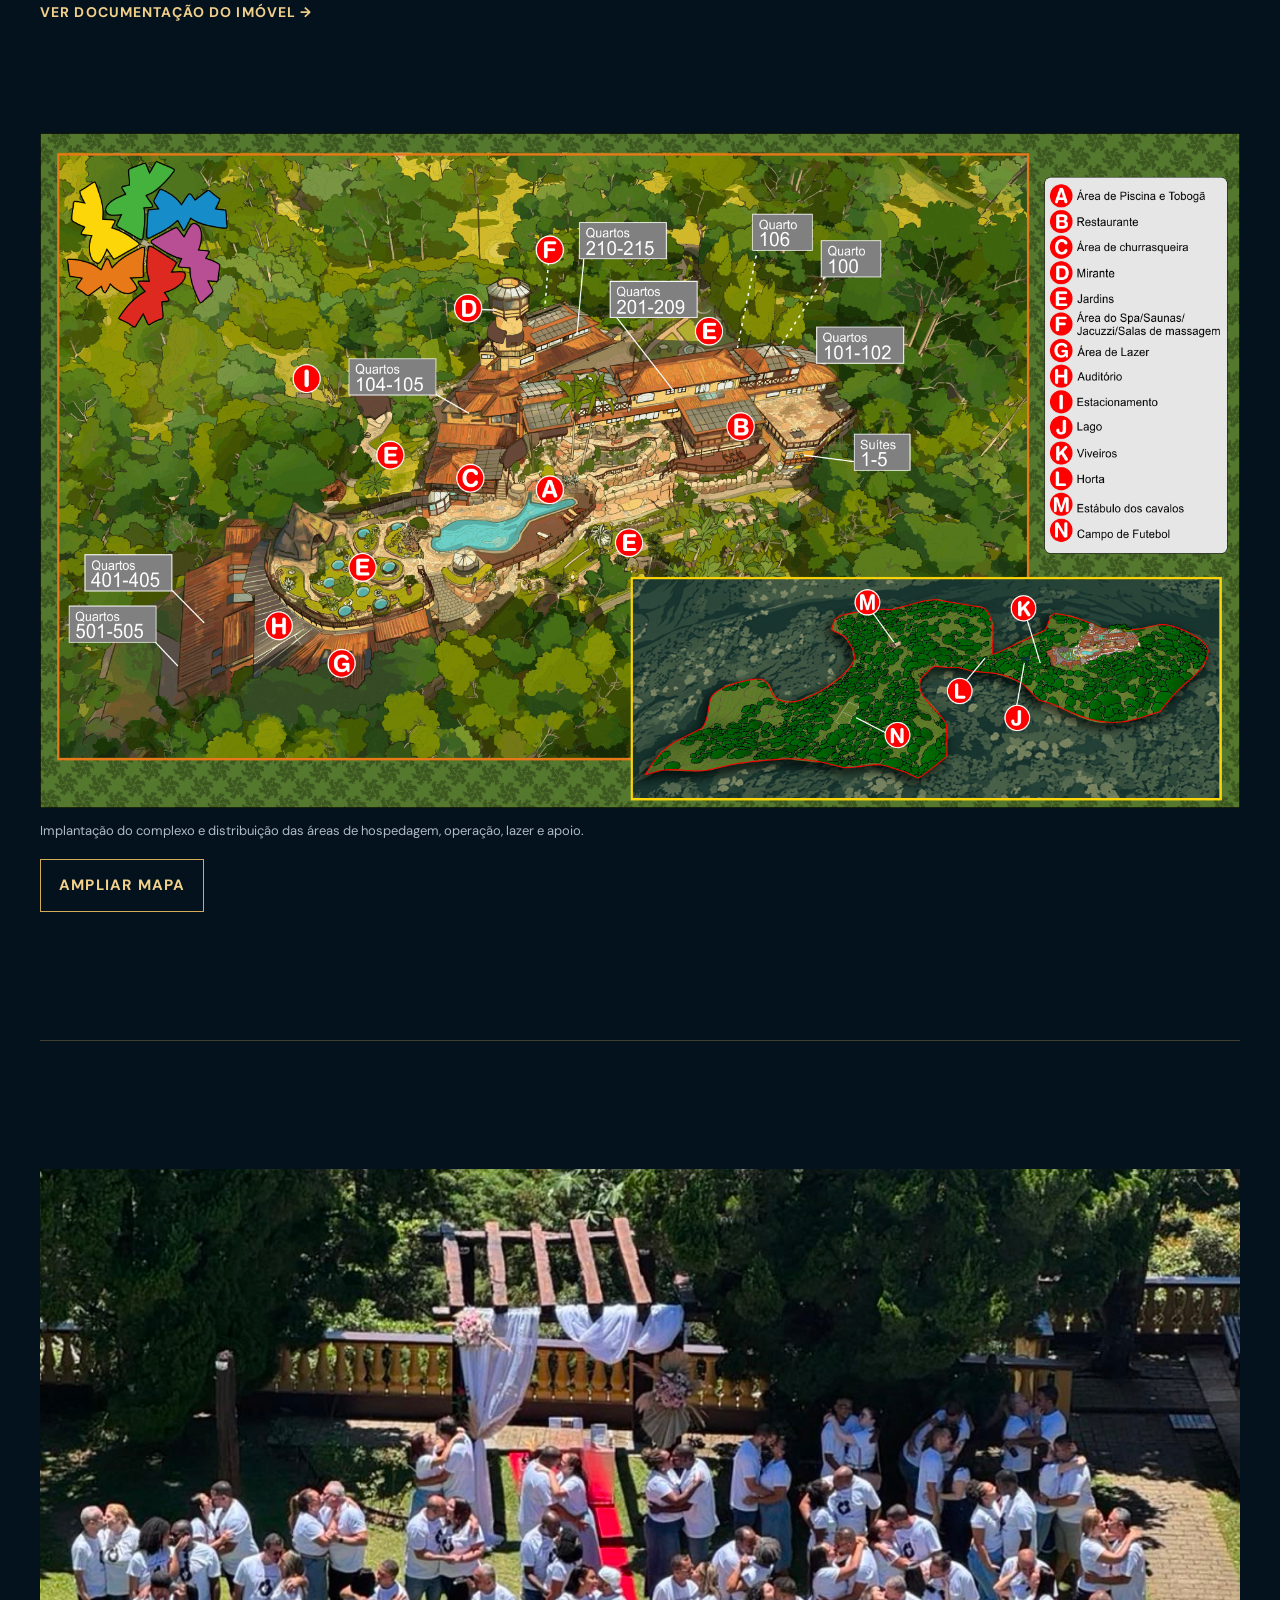
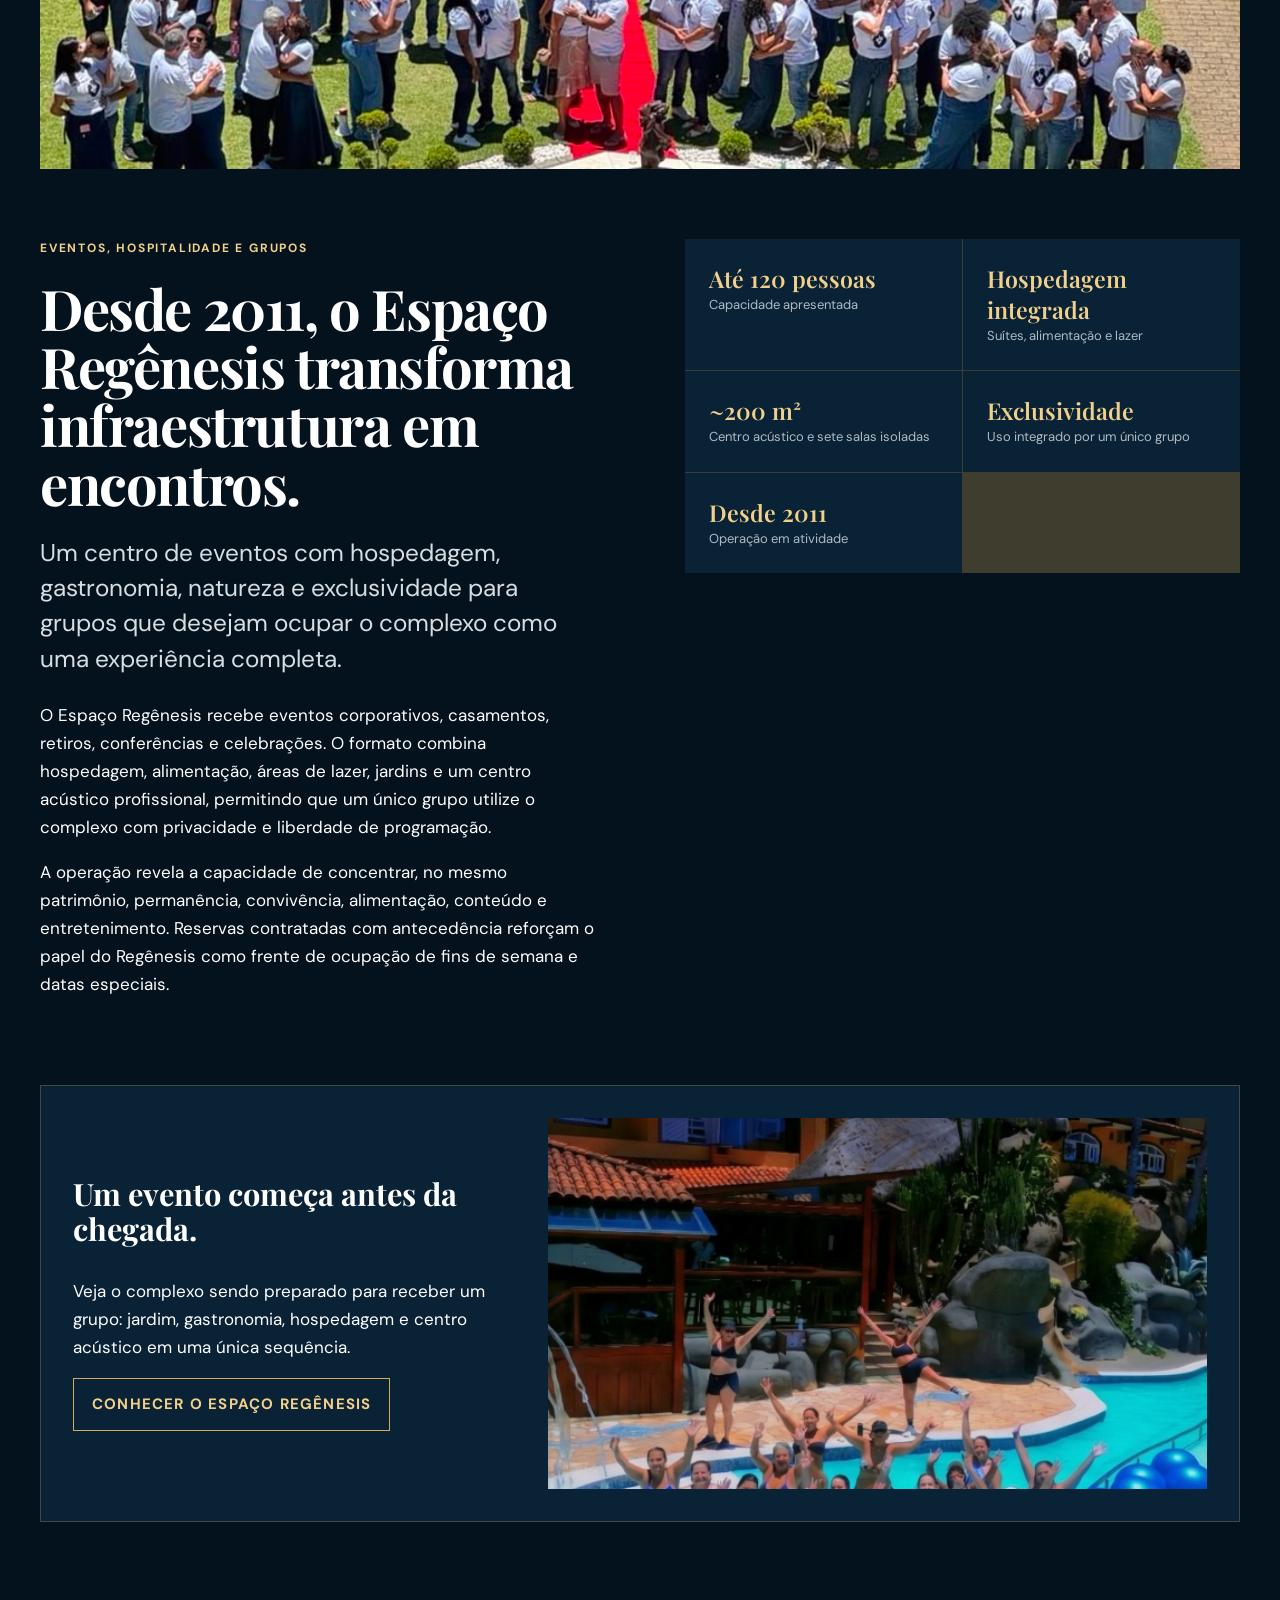
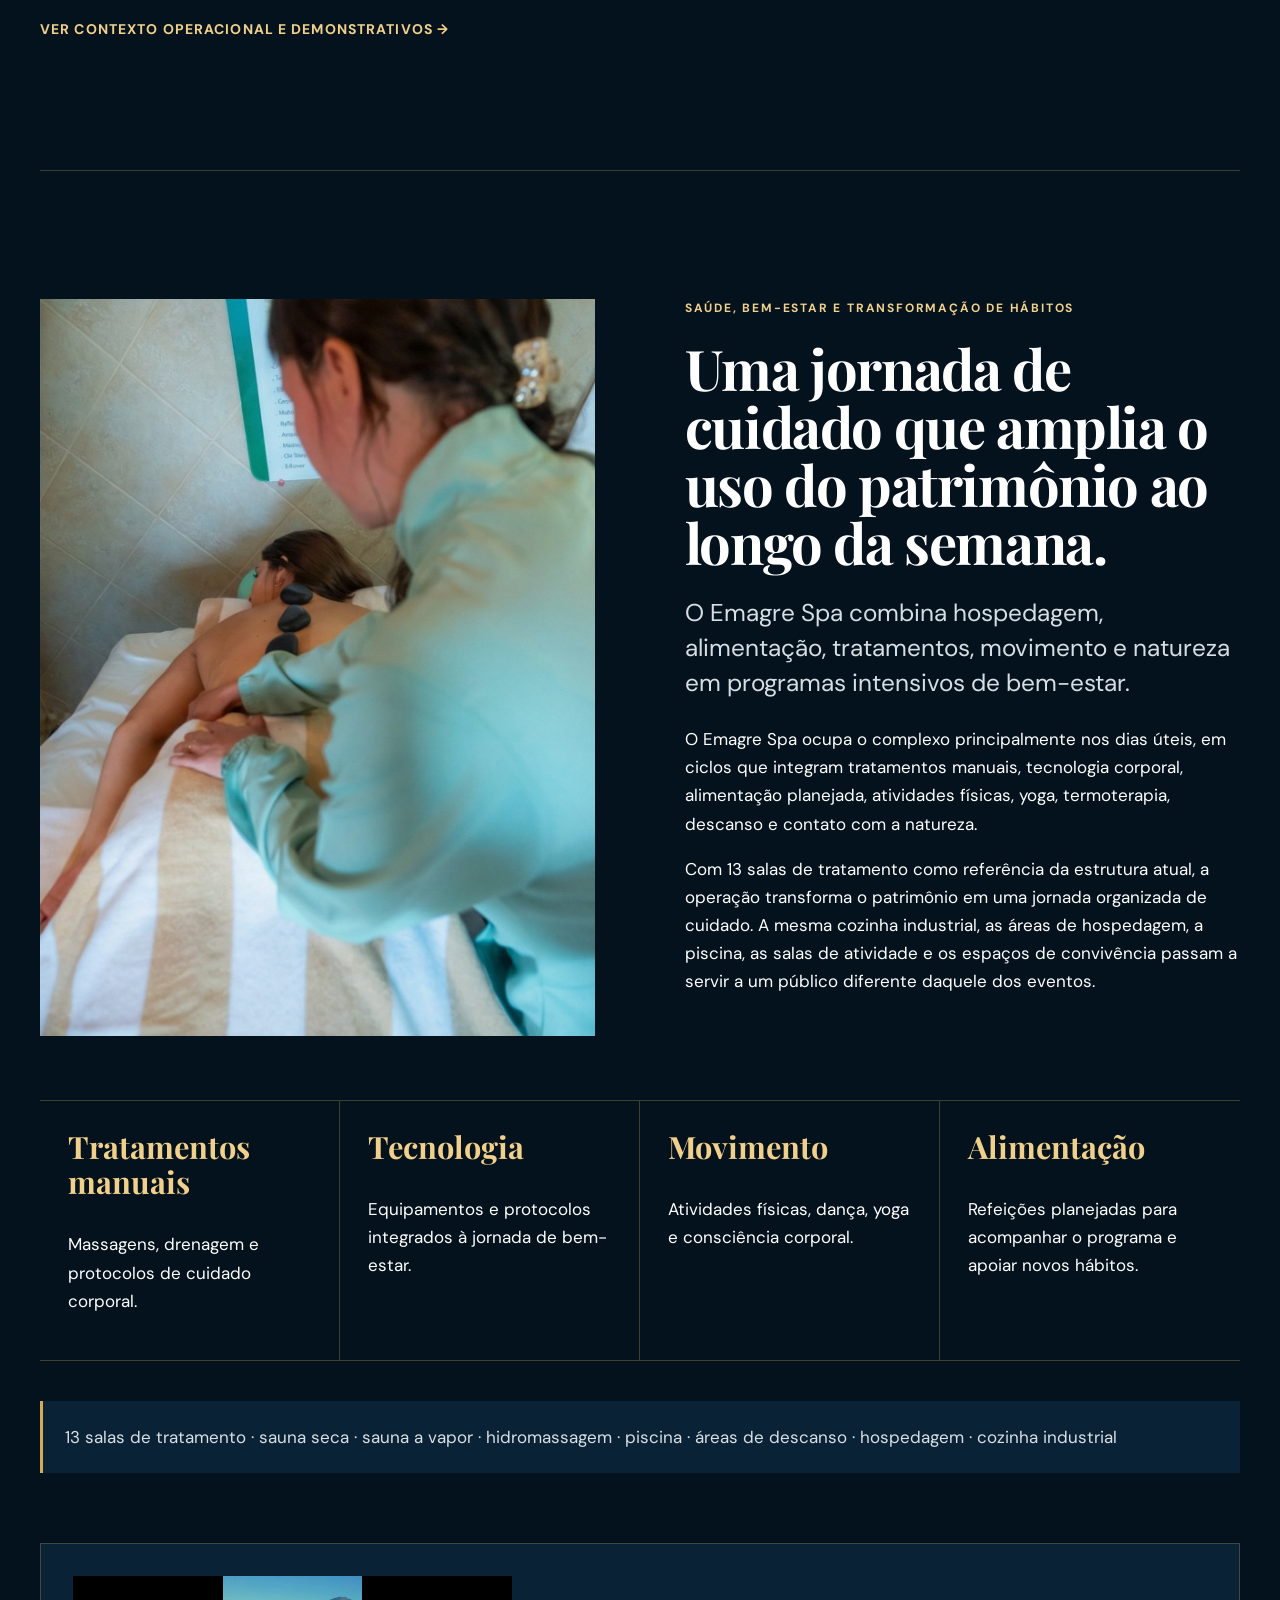
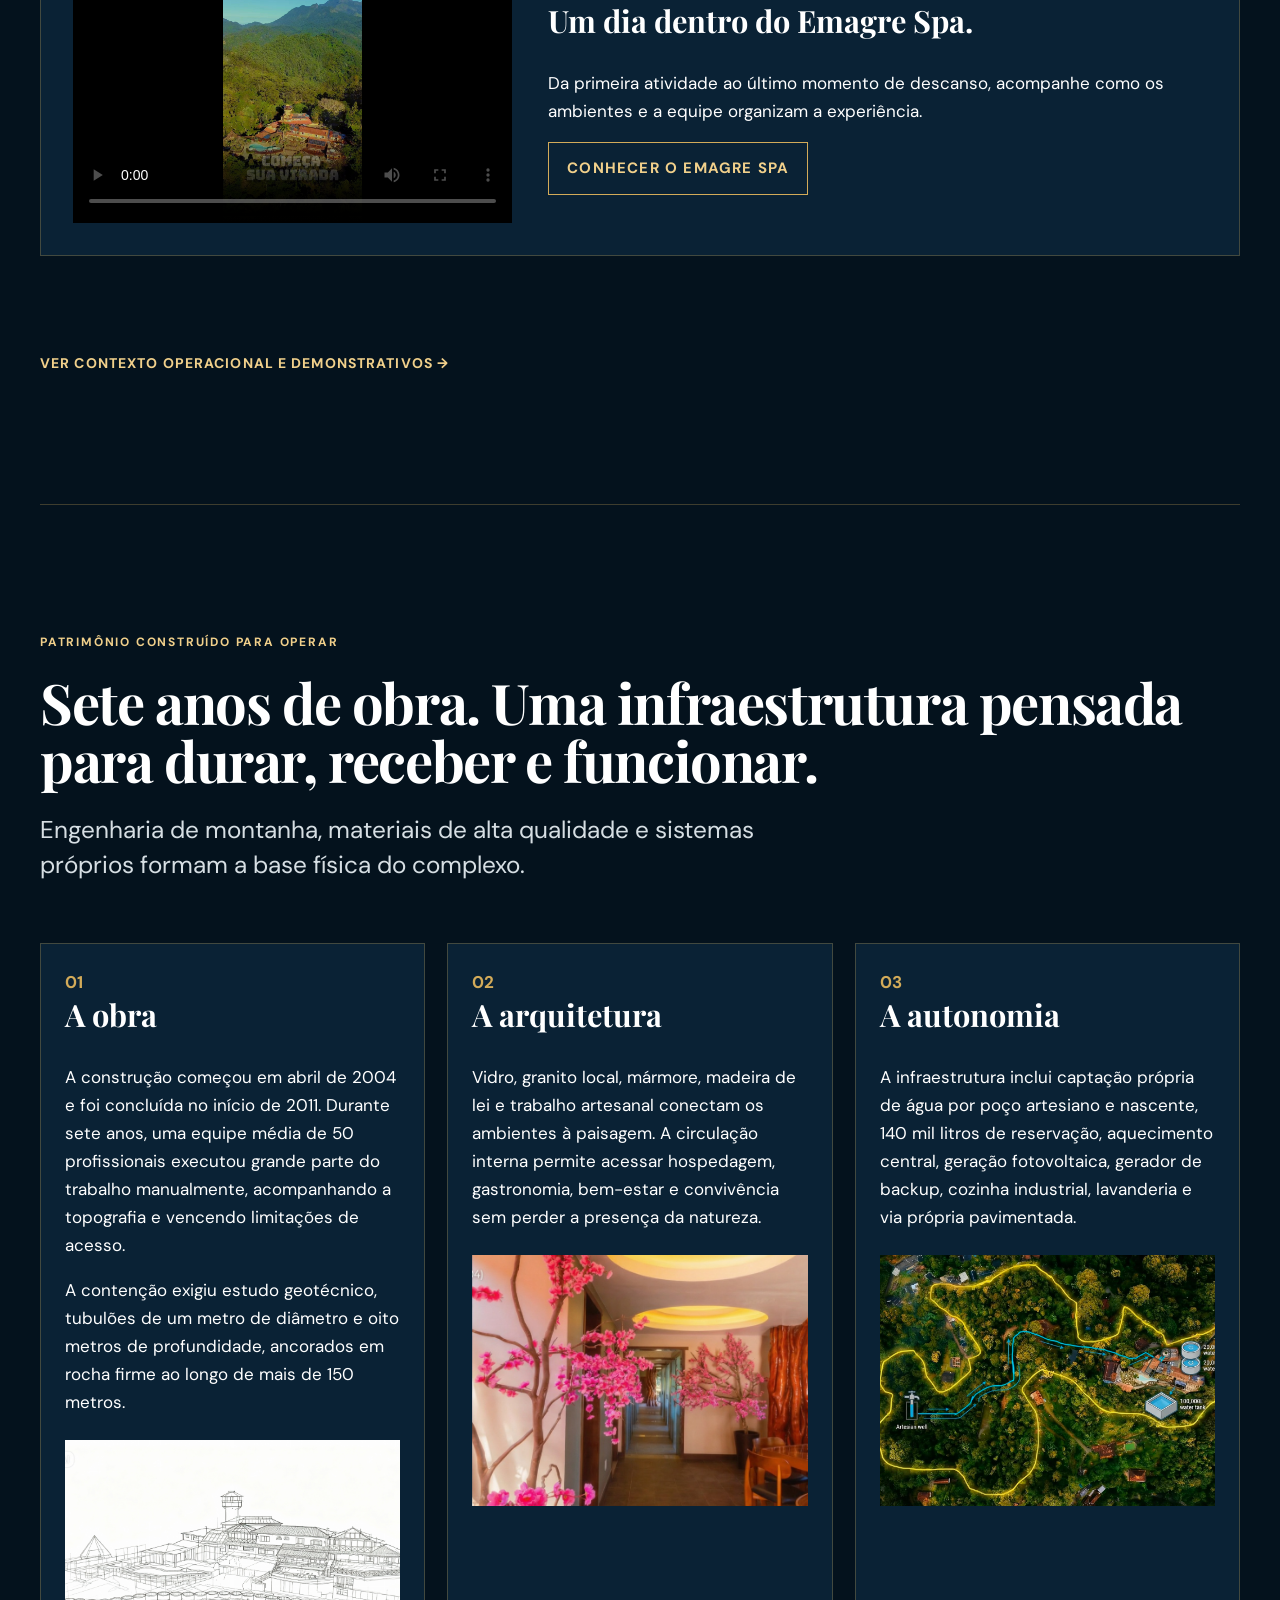
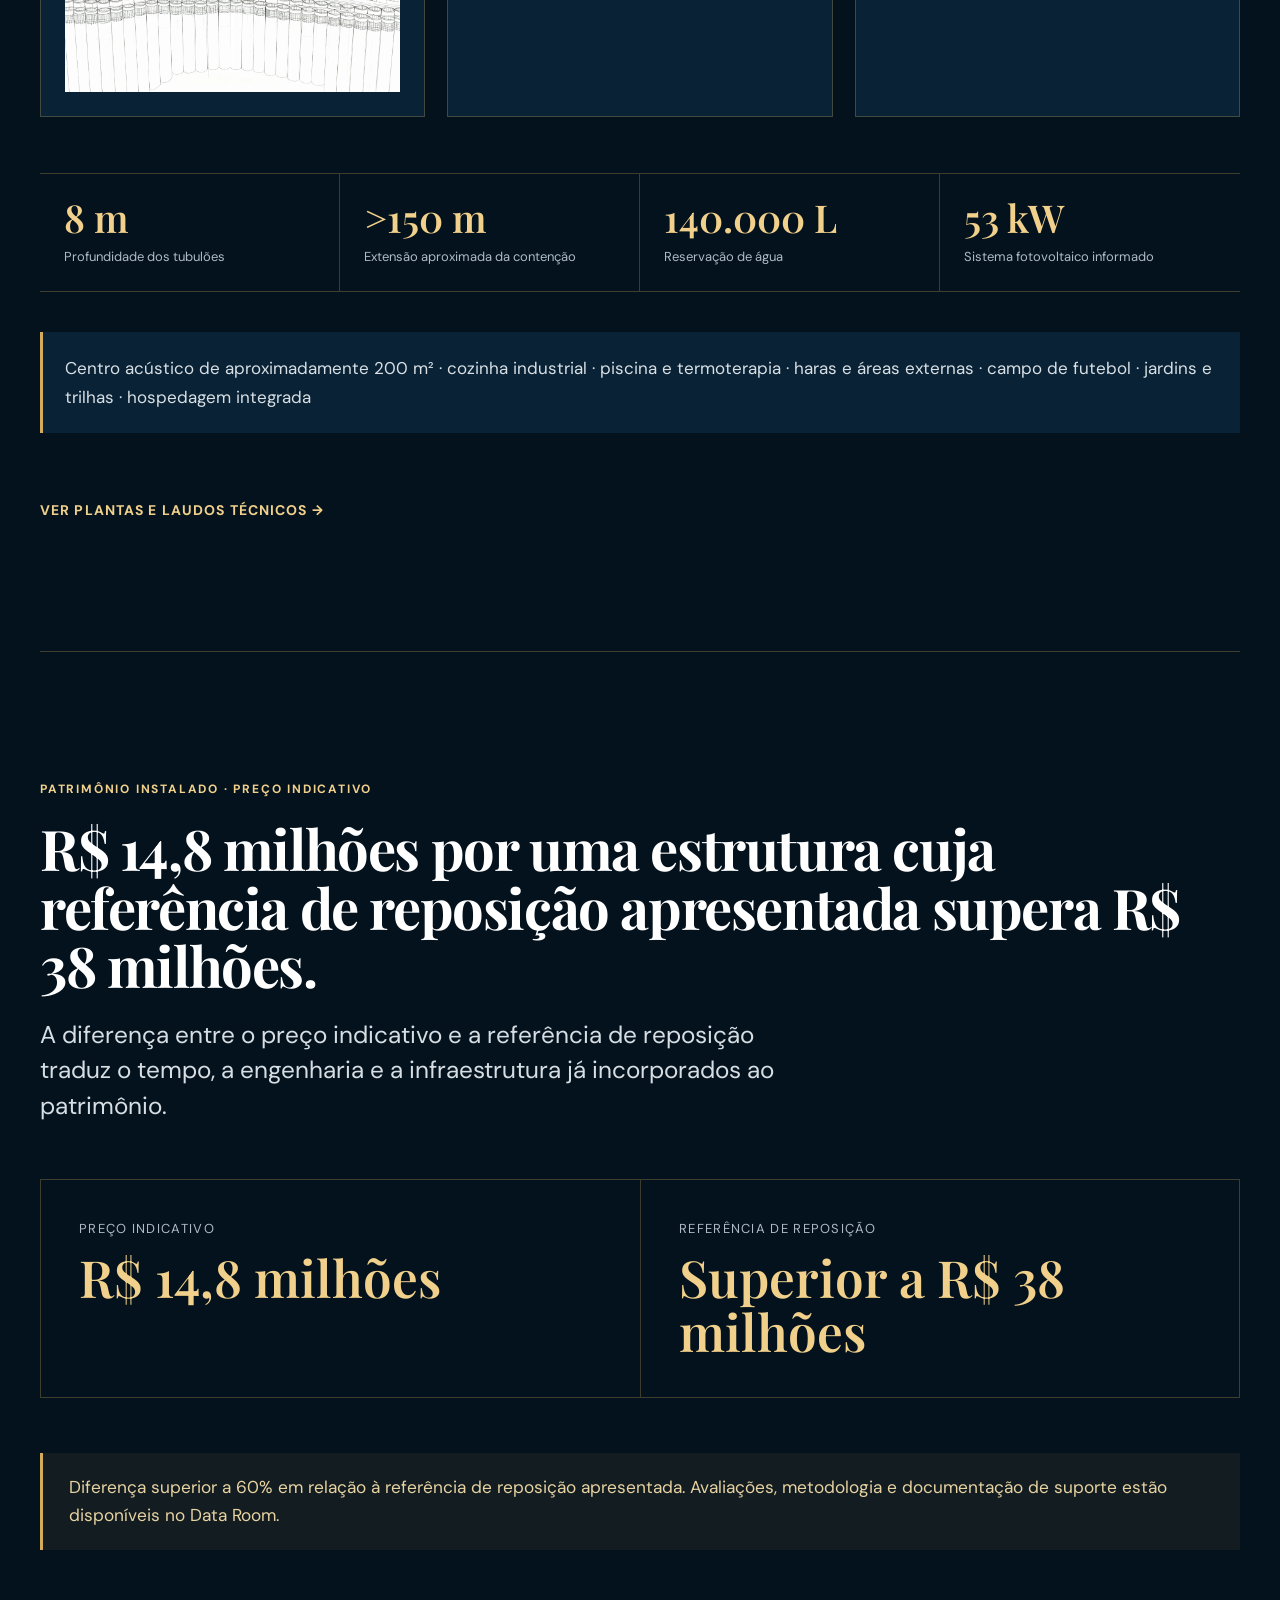
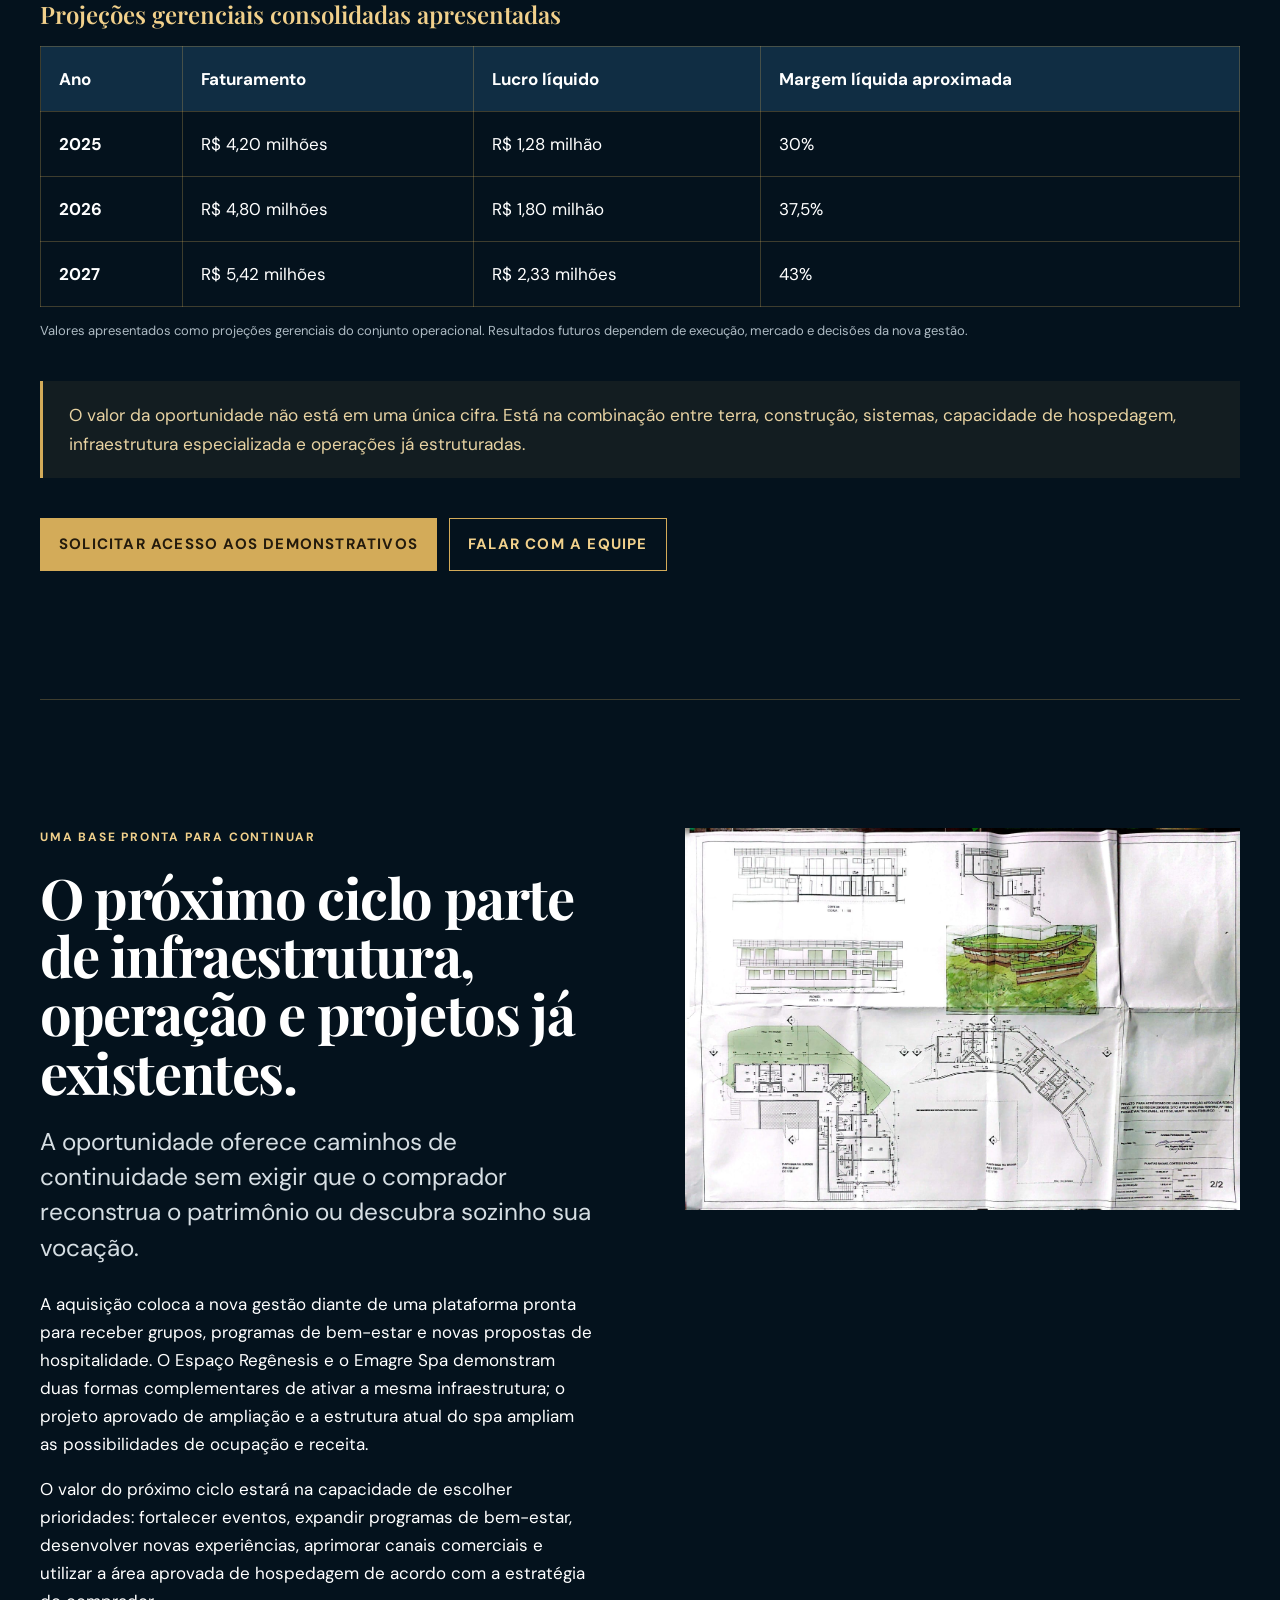
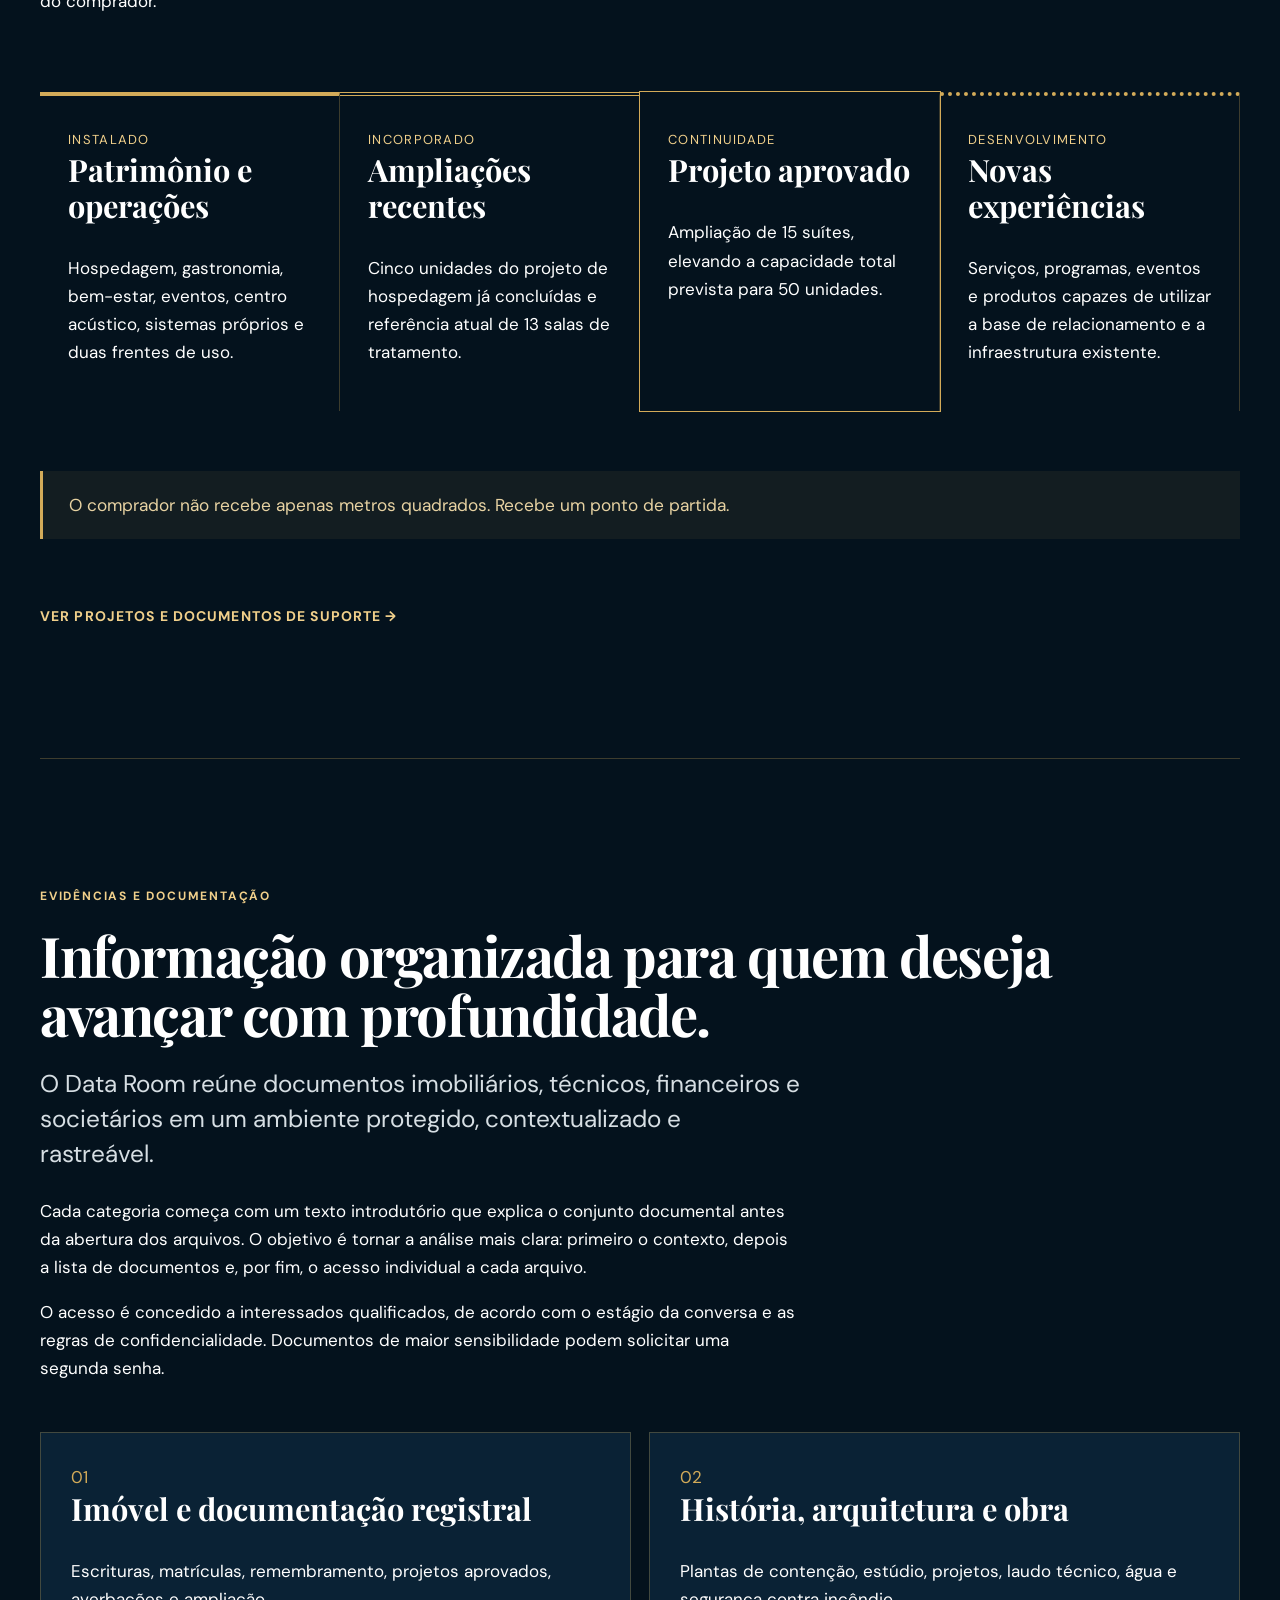
==== commit a26d7db7: "feat: substitui foto do evento Regenesis" ====
--- a/index.html
+++ b/index.html
@@ -16,7 +16,7 @@
 
 <section id="lugar" class="section place observe"><figure class="panorama"><img src="assets/apresentacao/espaco-regenesis-vista-aerea.jpeg" loading="lazy" width="1920" height="1080" alt="Vista aérea do complexo Ametista no topo da montanha em Mury, cercado pela Mata Atlântica."></figure><div class="split place-copy"><div><p class="eyebrow">Mury · Nova Friburgo · Rio de Janeiro</p><h2>Um lugar definido pela altitude, pela paisagem e pela presença.</h2><p class="subhead">No topo de uma elevação isolada do vale, o complexo mantém a paisagem aberta em todas as direções e transforma a vista em parte da arquitetura.</p><p>A implantação a aproximadamente 1.250 metros de altitude orientou cada decisão do projeto. Os ambientes protegem da chuva e do frio da serra sem interromper o contato com o exterior: vidro, madeira e pedra conduzem o olhar para a Mata Atlântica, enquanto os caminhos internos conectam hospedagem, restaurante, spa, piscina, centro acústico e áreas de convivência.</p><p>A propriedade reúne 40.718,28 m² e acesso próprio conectado à RJ-142. A combinação entre escala territorial, paisagem, baixa densidade e infraestrutura instalada cria um ambiente capaz de receber grupos com privacidade e, ao mesmo tempo, oferecer diferentes experiências dentro do mesmo complexo.</p><div class="mini-stats"><b>40.718,28 m²<small>Propriedade</small></b><b>360°<small>Vista panorâmica apresentada</small></b><b>~1,9 km<small>Via própria pavimentada</small></b><b>50 unidades<small>Capacidade total prevista</small></b></div><a class="text-link request-access" href="data-room.html#imovel">Ver documentação do imóvel →</a></div><figure class="map"><img src="assets/mapas/mapa-completo-regenesis.png" loading="lazy" width="1920" height="1080" alt="Mapa ilustrado da implantação e distribuição das áreas do complexo."><figcaption>Implantação do complexo e distribuição das áreas de hospedagem, operação, lazer e apoio.</figcaption><button class="button secondary expand-map" type="button">Ampliar mapa</button></figure></div></section>
 
-<section id="regenesis" class="section operation observe"><figure class="wide-photo"><img src="assets/dossie-real/evento-regenesis-hd.jpg" loading="lazy" width="2172" height="507" alt="Evento ao ar livre no jardim do Espaço Regênesis, com convidados reunidos ao redor do corredor central."></figure><div class="split"><div><p class="eyebrow">Eventos, hospitalidade e grupos</p><h2>Desde 2011, o Espaço Regênesis transforma infraestrutura em encontros.</h2><p class="subhead">Um centro de eventos com hospedagem, gastronomia, natureza e exclusividade para grupos que desejam ocupar o complexo como uma experiência completa.</p><p>O Espaço Regênesis recebe eventos corporativos, casamentos, retiros, conferências e celebrações. O formato combina hospedagem, alimentação, áreas de lazer, jardins e um centro acústico profissional, permitindo que um único grupo utilize o complexo com privacidade e liberdade de programação.</p><p>A operação revela a capacidade de concentrar, no mesmo patrimônio, permanência, convivência, alimentação, conteúdo e entretenimento. Reservas contratadas com antecedência reforçam o papel do Regênesis como frente de ocupação de fins de semana e datas especiais.</p></div><div class="proofs"><article><strong>Até 120 pessoas</strong><span>Capacidade apresentada</span></article><article><strong>Hospedagem integrada</strong><span>Suítes, alimentação e lazer</span></article><article><strong>~200 m²</strong><span>Centro acústico e sete salas isoladas</span></article><article><strong>Exclusividade</strong><span>Uso integrado por um único grupo</span></article><article><strong>Desde 2011</strong><span>Operação em atividade</span></article></div></div><div class="media-story"><div><h3>Um evento começa antes da chegada.</h3><p>Veja o complexo sendo preparado para receber um grupo: jardim, gastronomia, hospedagem e centro acústico em uma única sequência.</p><a class="button secondary" href="https://xn--espaoregenises-jjb.com/" target="_blank" rel="noopener">Conhecer o Espaço Regênesis</a></div><img src="assets/dossie-real/complexo-piscina-evento.jpg" loading="lazy" alt="Complexo Regênesis preparado para receber grupos"></div><a class="text-link request-access" href="data-room.html#financeiro">Ver contexto operacional e demonstrativos →</a></section>
+<section id="regenesis" class="section operation observe"><figure class="wide-photo"><img src="assets/dossie-real/evento-regenesis-hd.jpg?v=20260824-2" loading="lazy" width="1290" height="1596" alt="Evento ao ar livre no jardim do Espaço Regênesis, com convidados reunidos ao redor do corredor central."></figure><div class="split"><div><p class="eyebrow">Eventos, hospitalidade e grupos</p><h2>Desde 2011, o Espaço Regênesis transforma infraestrutura em encontros.</h2><p class="subhead">Um centro de eventos com hospedagem, gastronomia, natureza e exclusividade para grupos que desejam ocupar o complexo como uma experiência completa.</p><p>O Espaço Regênesis recebe eventos corporativos, casamentos, retiros, conferências e celebrações. O formato combina hospedagem, alimentação, áreas de lazer, jardins e um centro acústico profissional, permitindo que um único grupo utilize o complexo com privacidade e liberdade de programação.</p><p>A operação revela a capacidade de concentrar, no mesmo patrimônio, permanência, convivência, alimentação, conteúdo e entretenimento. Reservas contratadas com antecedência reforçam o papel do Regênesis como frente de ocupação de fins de semana e datas especiais.</p></div><div class="proofs"><article><strong>Até 120 pessoas</strong><span>Capacidade apresentada</span></article><article><strong>Hospedagem integrada</strong><span>Suítes, alimentação e lazer</span></article><article><strong>~200 m²</strong><span>Centro acústico e sete salas isoladas</span></article><article><strong>Exclusividade</strong><span>Uso integrado por um único grupo</span></article><article><strong>Desde 2011</strong><span>Operação em atividade</span></article></div></div><div class="media-story"><div><h3>Um evento começa antes da chegada.</h3><p>Veja o complexo sendo preparado para receber um grupo: jardim, gastronomia, hospedagem e centro acústico em uma única sequência.</p><a class="button secondary" href="https://xn--espaoregenises-jjb.com/" target="_blank" rel="noopener">Conhecer o Espaço Regênesis</a></div><img src="assets/dossie-real/complexo-piscina-evento.jpg" loading="lazy" alt="Complexo Regênesis preparado para receber grupos"></div><a class="text-link request-access" href="data-room.html#financeiro">Ver contexto operacional e demonstrativos →</a></section>
 
 <section id="emagre" class="section operation observe"><div class="split media-first"><figure class="feature-photo"><img src="assets/dossie-real/tratamento-spa.jpg" loading="lazy" alt="Profissional realiza tratamento corporal em uma sala do Emagre Spa."></figure><div><p class="eyebrow">Saúde, bem-estar e transformação de hábitos</p><h2>Uma jornada de cuidado que amplia o uso do patrimônio ao longo da semana.</h2><p class="subhead">O Emagre Spa combina hospedagem, alimentação, tratamentos, movimento e natureza em programas intensivos de bem-estar.</p><p>O Emagre Spa ocupa o complexo principalmente nos dias úteis, em ciclos que integram tratamentos manuais, tecnologia corporal, alimentação planejada, atividades físicas, yoga, termoterapia, descanso e contato com a natureza.</p><p>Com 13 salas de tratamento como referência da estrutura atual, a operação transforma o patrimônio em uma jornada organizada de cuidado. A mesma cozinha industrial, as áreas de hospedagem, a piscina, as salas de atividade e os espaços de convivência passam a servir a um público diferente daquele dos eventos.</p></div></div><div class="pillars four"><article><h3>Tratamentos manuais</h3><p>Massagens, drenagem e protocolos de cuidado corporal.</p></article><article><h3>Tecnologia</h3><p>Equipamentos e protocolos integrados à jornada de bem-estar.</p></article><article><h3>Movimento</h3><p>Atividades físicas, dança, yoga e consciência corporal.</p></article><article><h3>Alimentação</h3><p>Refeições planejadas para acompanhar o programa e apoiar novos hábitos.</p></article></div><p class="infra-line">13 salas de tratamento · sauna seca · sauna a vapor · hidromassagem · piscina · áreas de descanso · hospedagem · cozinha industrial</p><div class="video-card"><video controls playsinline preload="none" poster="assets/videos/emagre-experiencia-completa.jpg"><source data-src="assets/videos/emagre-experiencia-completa.mp4" type="video/mp4"></video><div><h3>Um dia dentro do Emagre Spa.</h3><p>Da primeira atividade ao último momento de descanso, acompanhe como os ambientes e a equipe organizam a experiência.</p><a class="button secondary" href="https://emagre.com/" target="_blank" rel="noopener">Conhecer o Emagre Spa</a></div></div><a class="text-link request-access" href="data-room.html#financeiro">Ver contexto operacional e demonstrativos →</a></section>
 
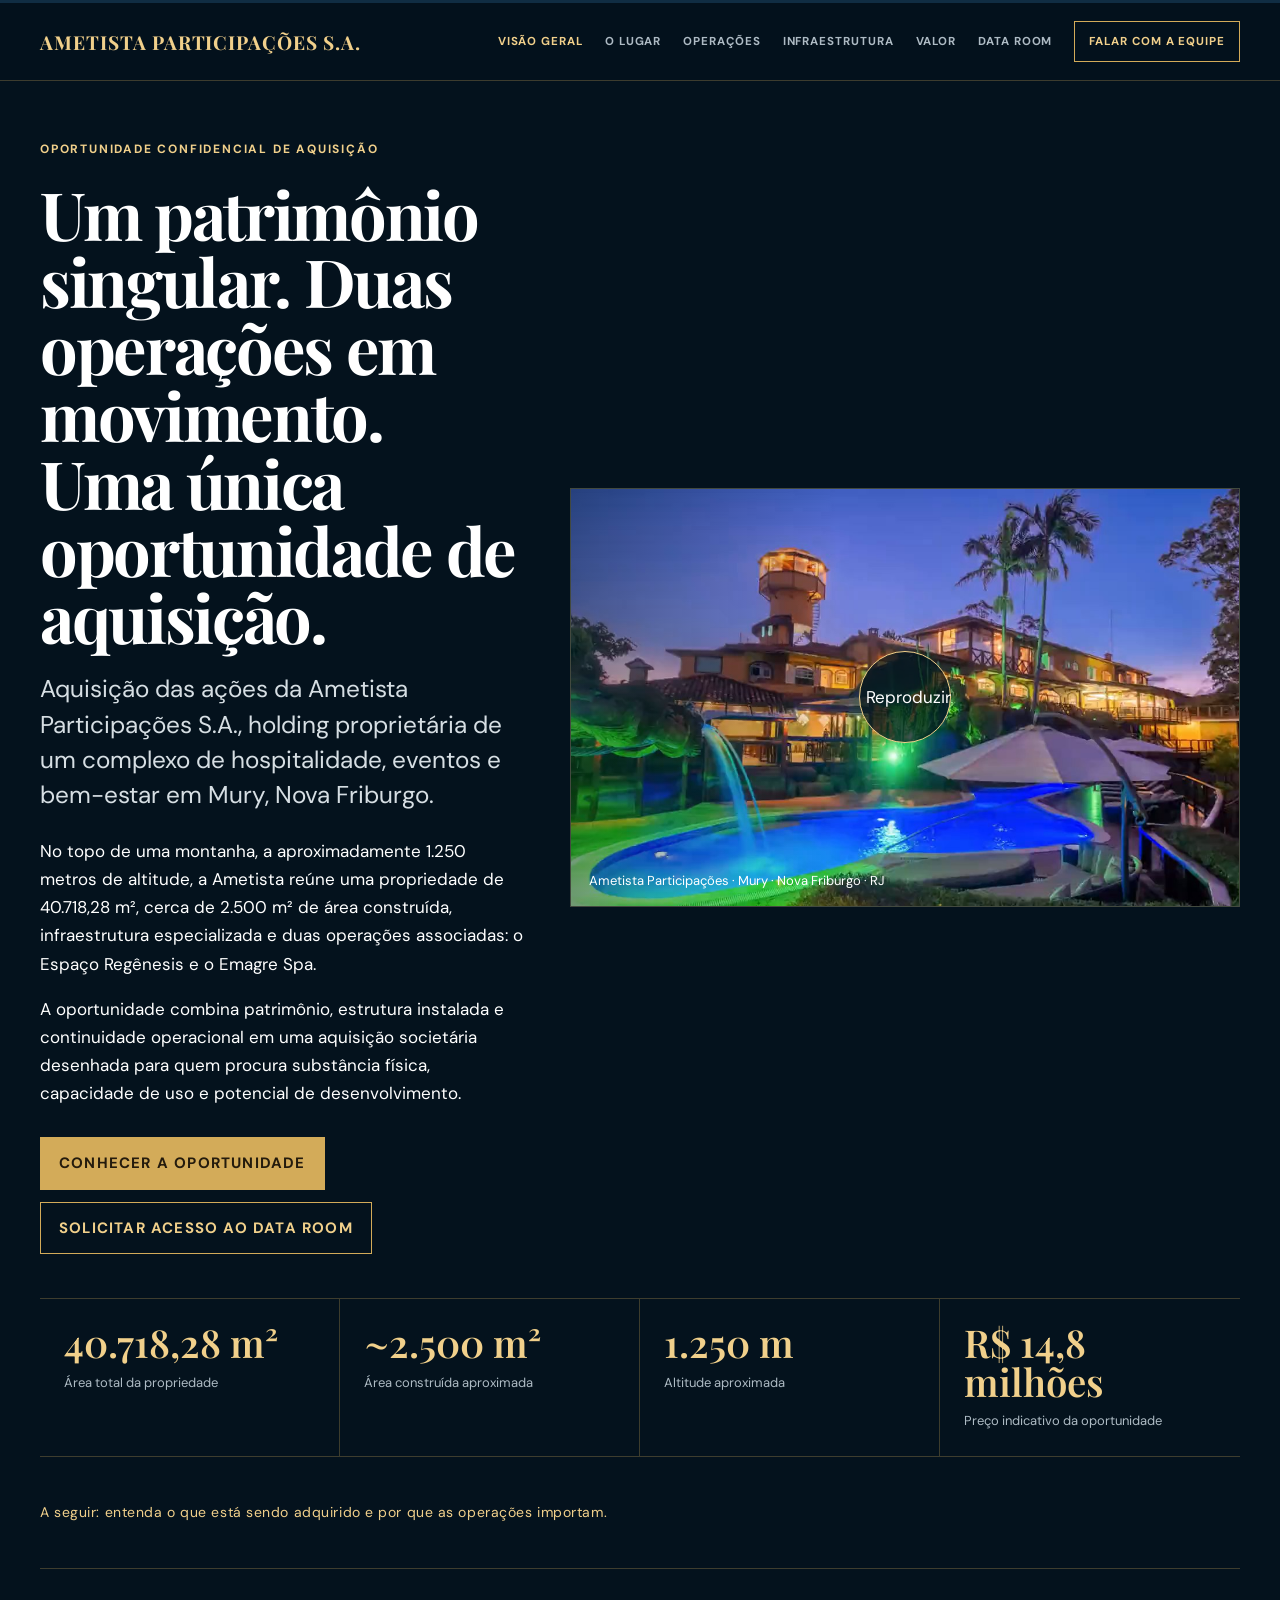
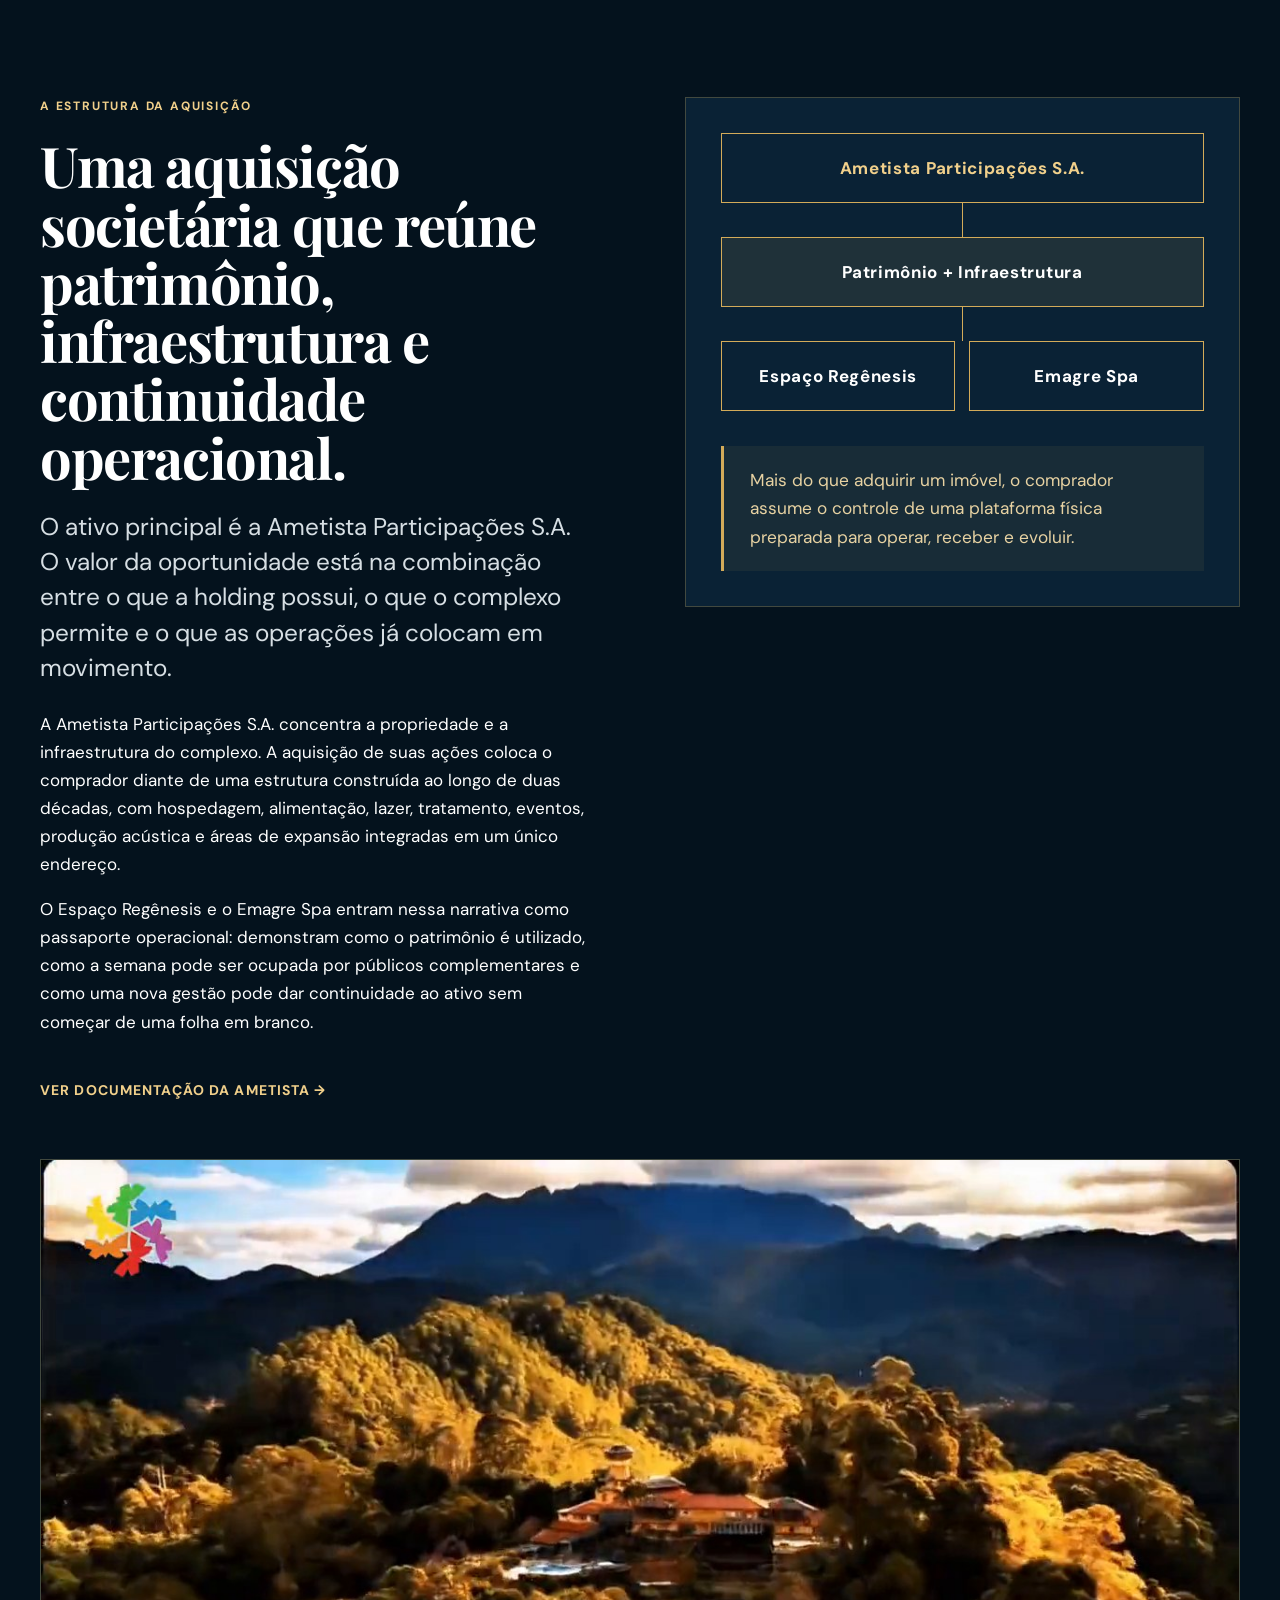
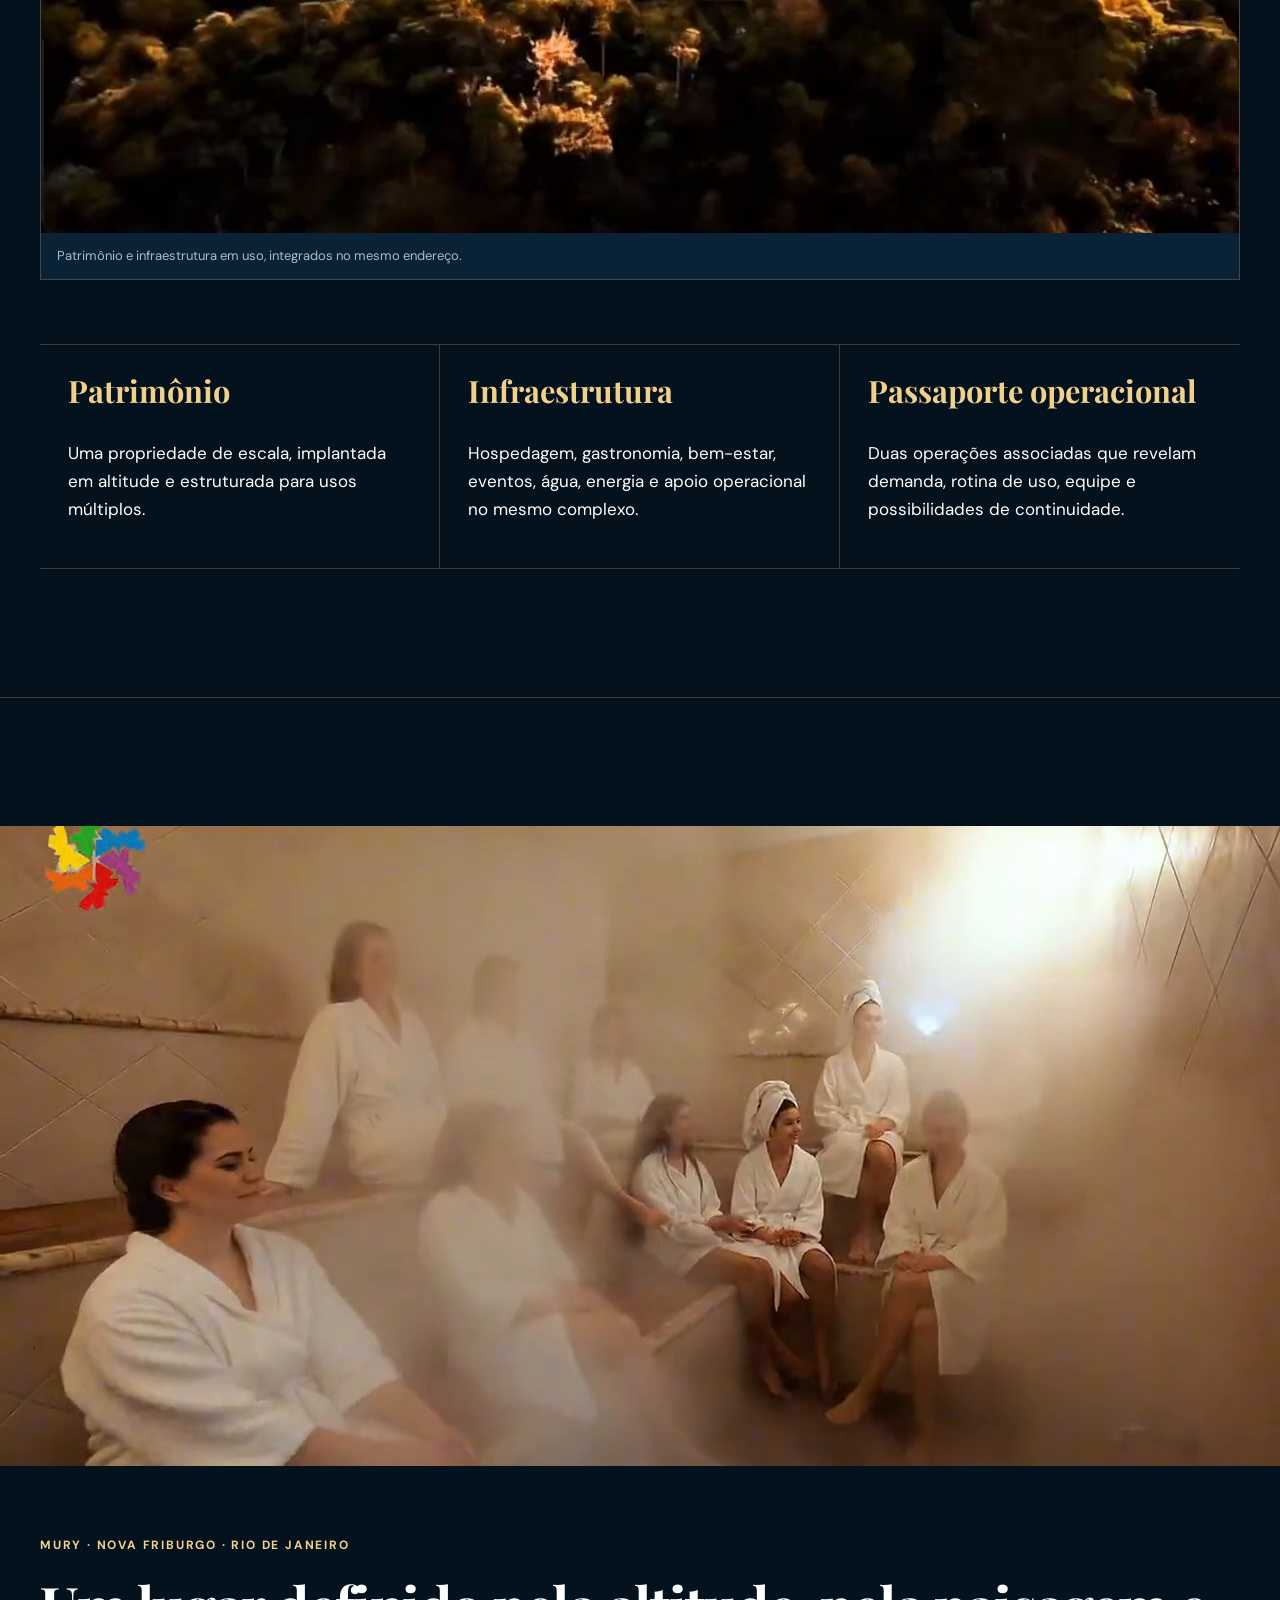
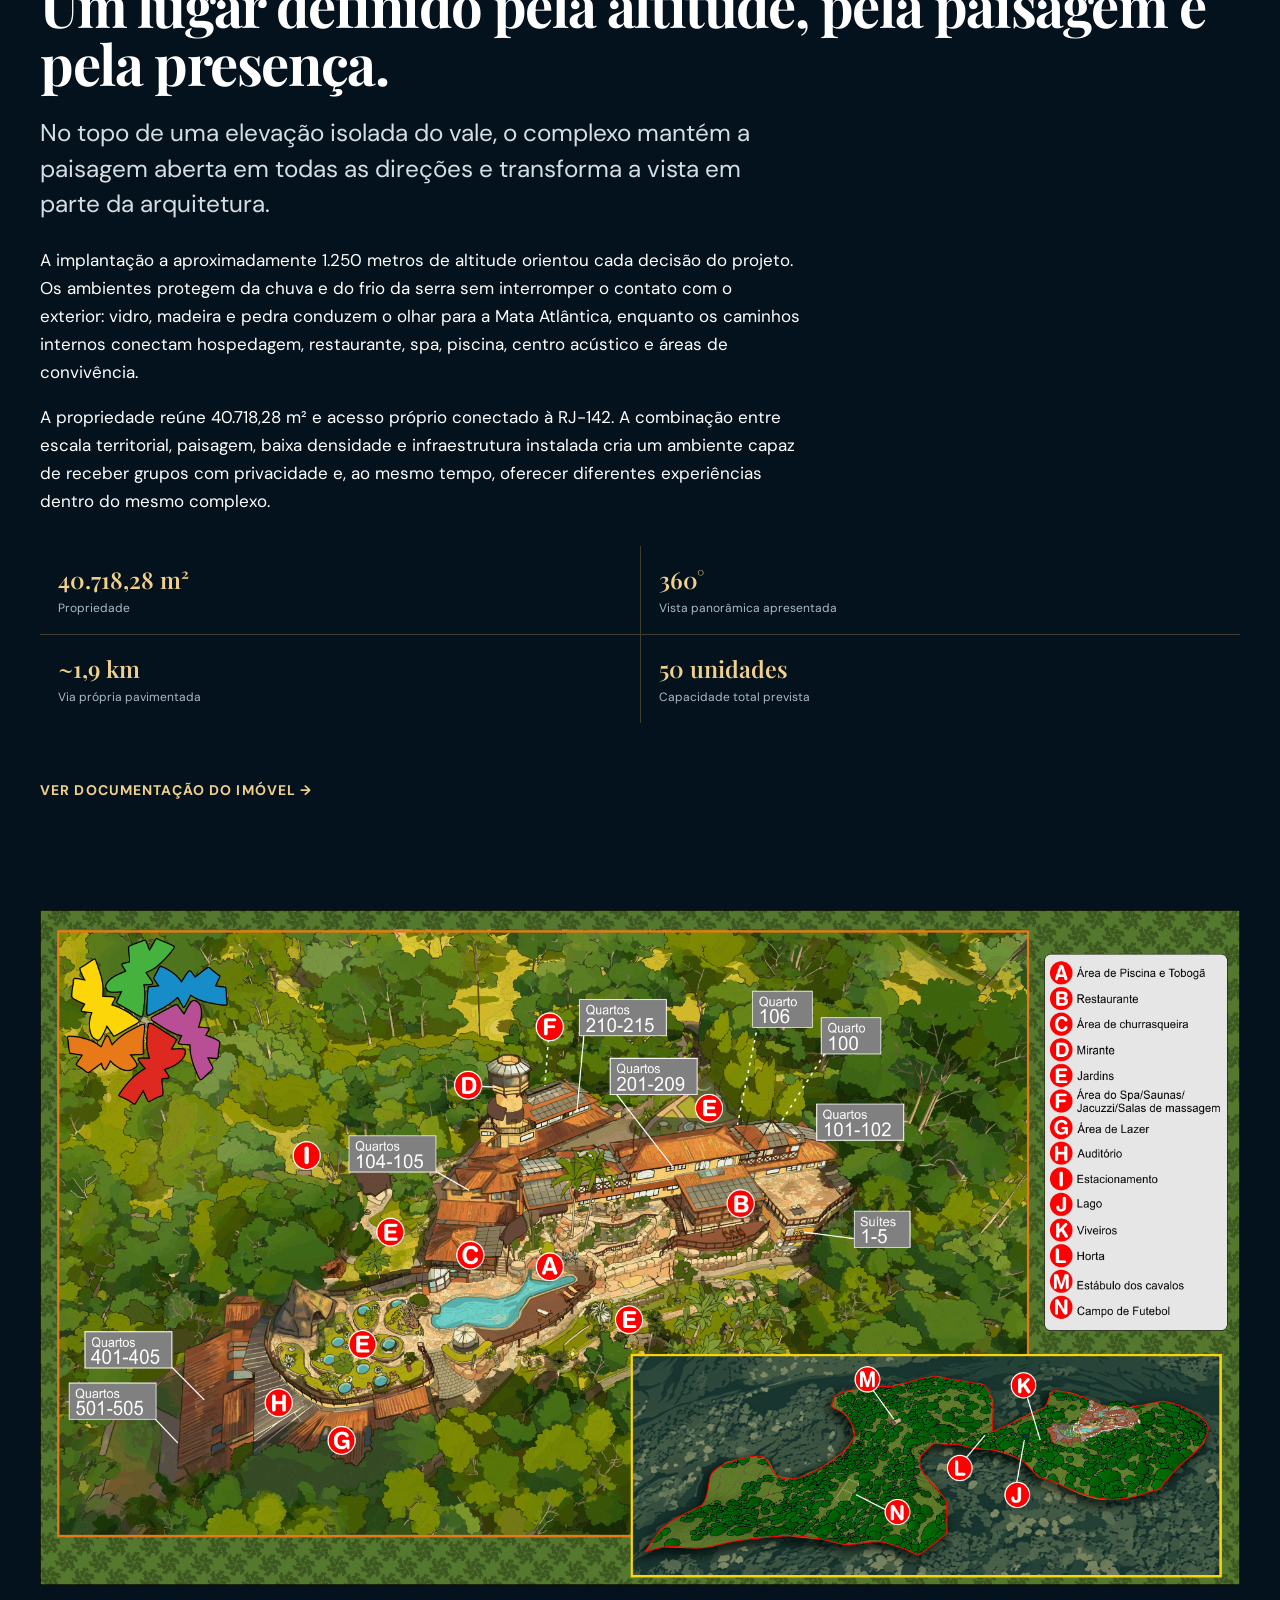
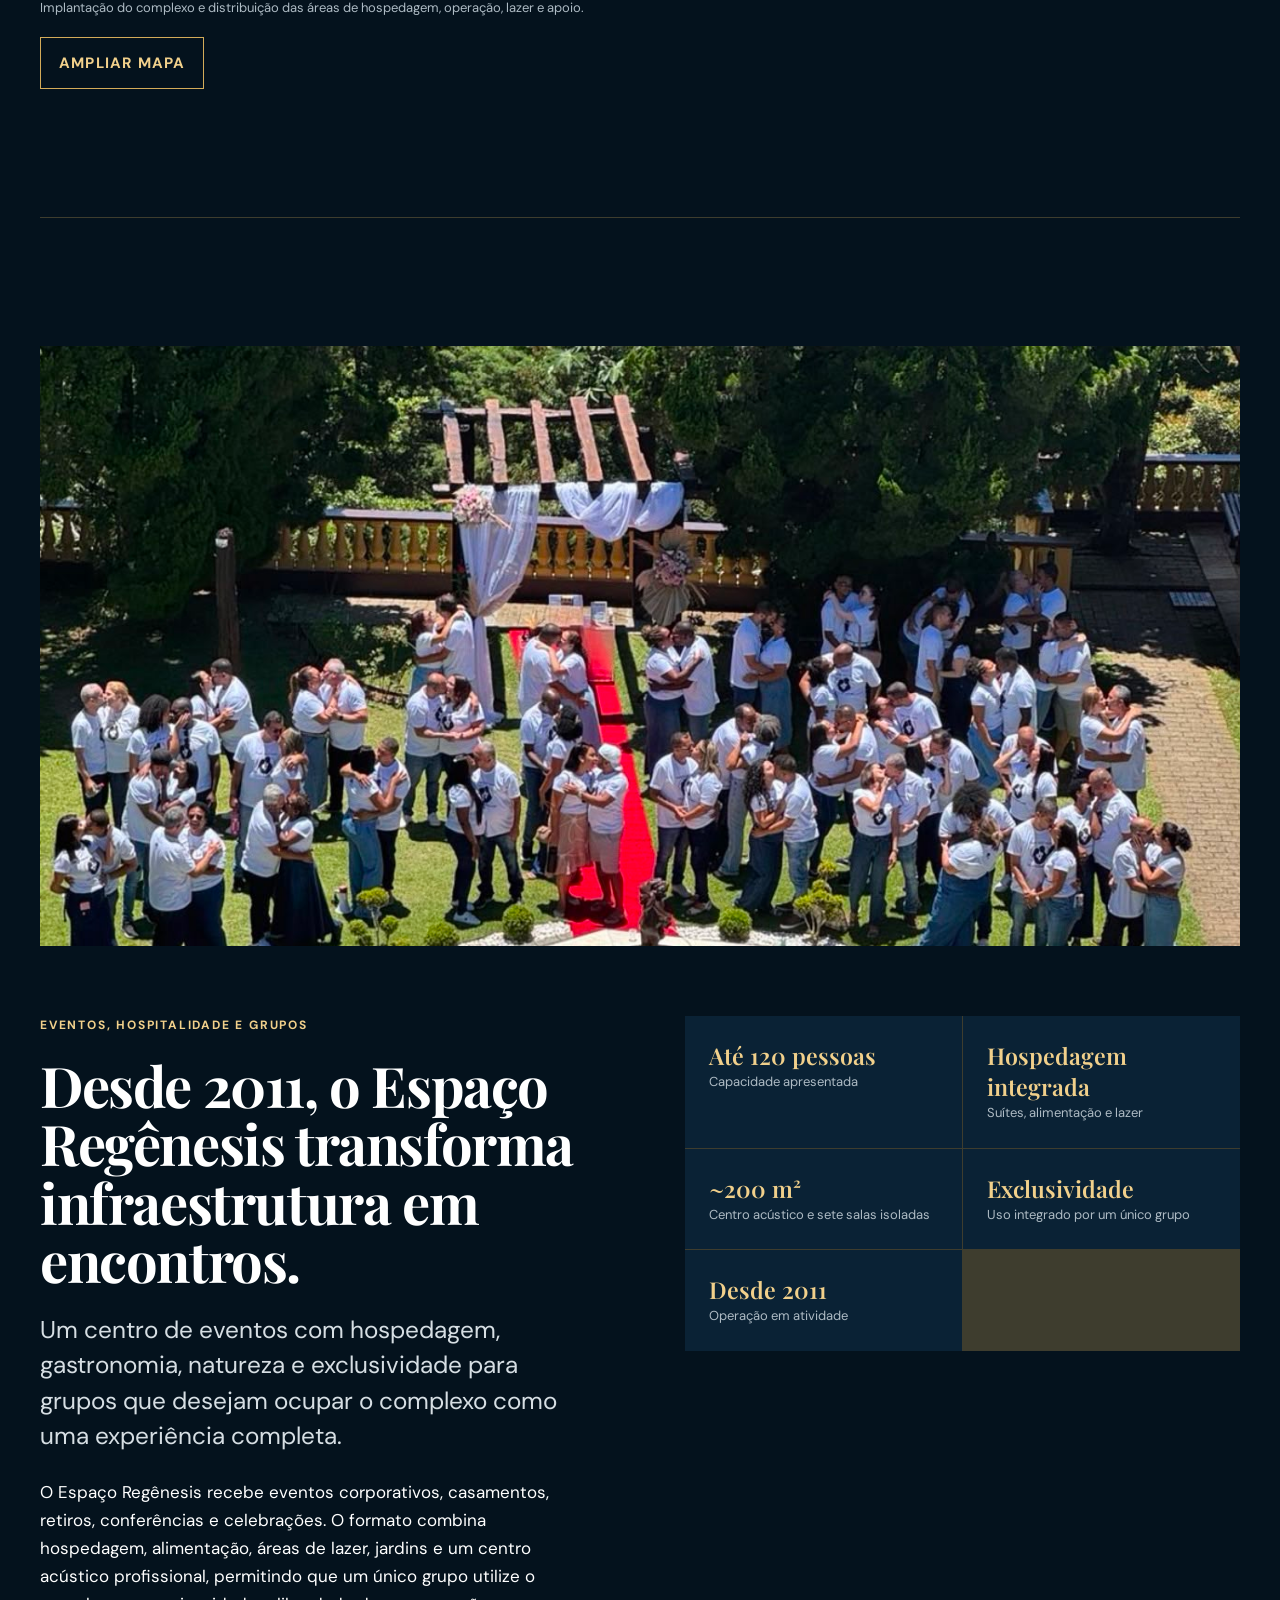
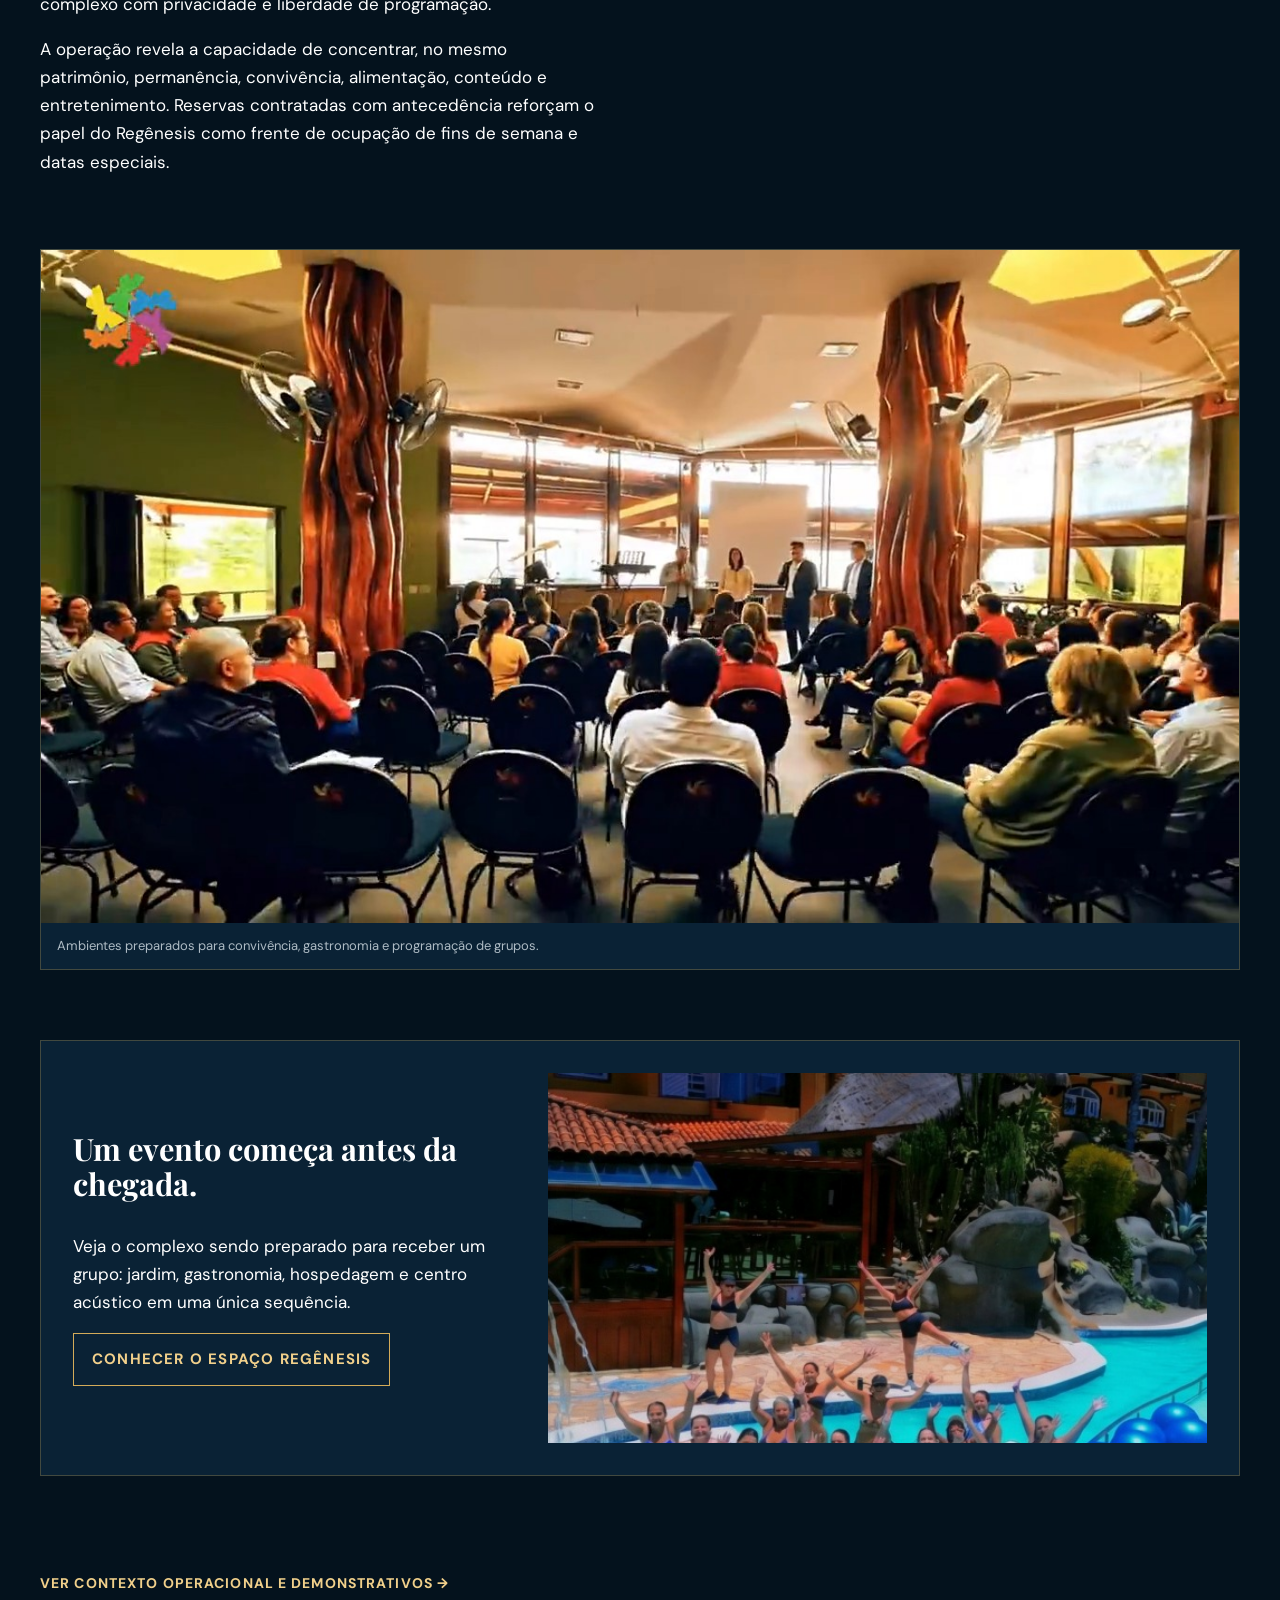
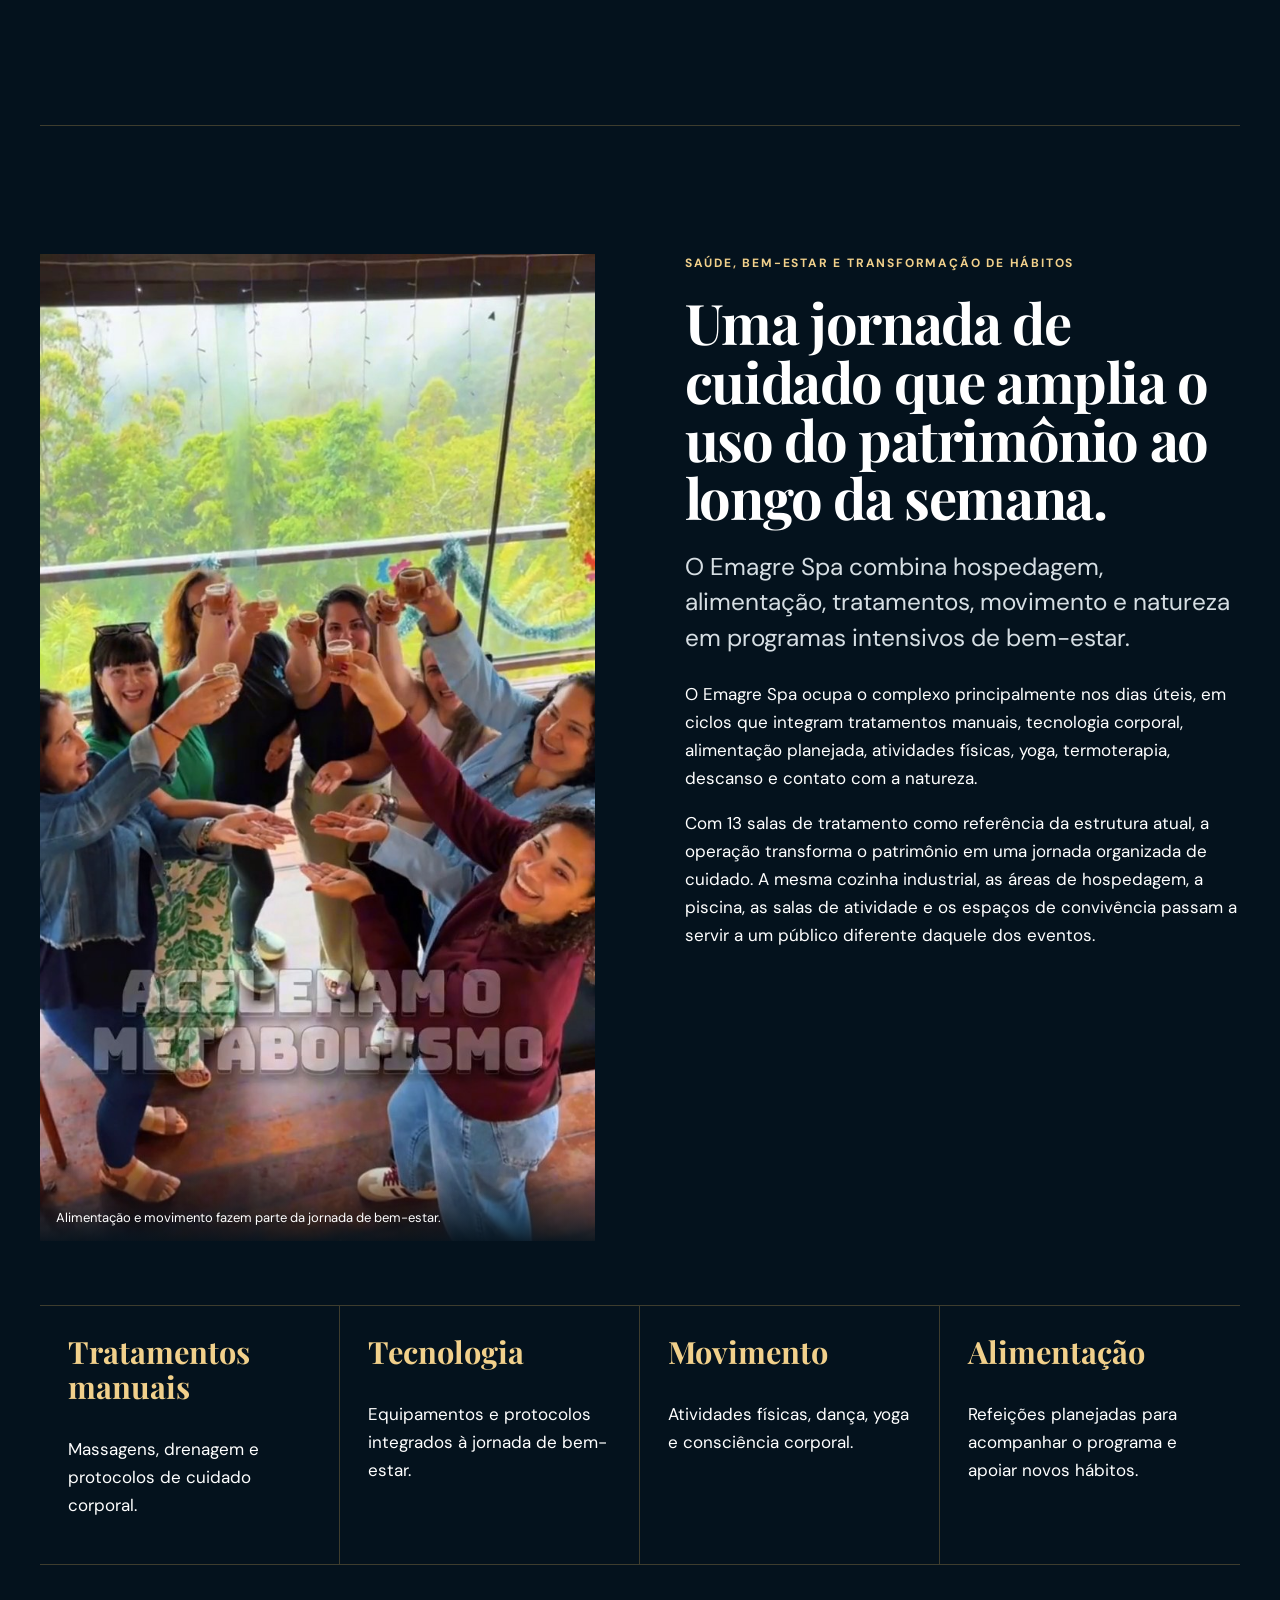
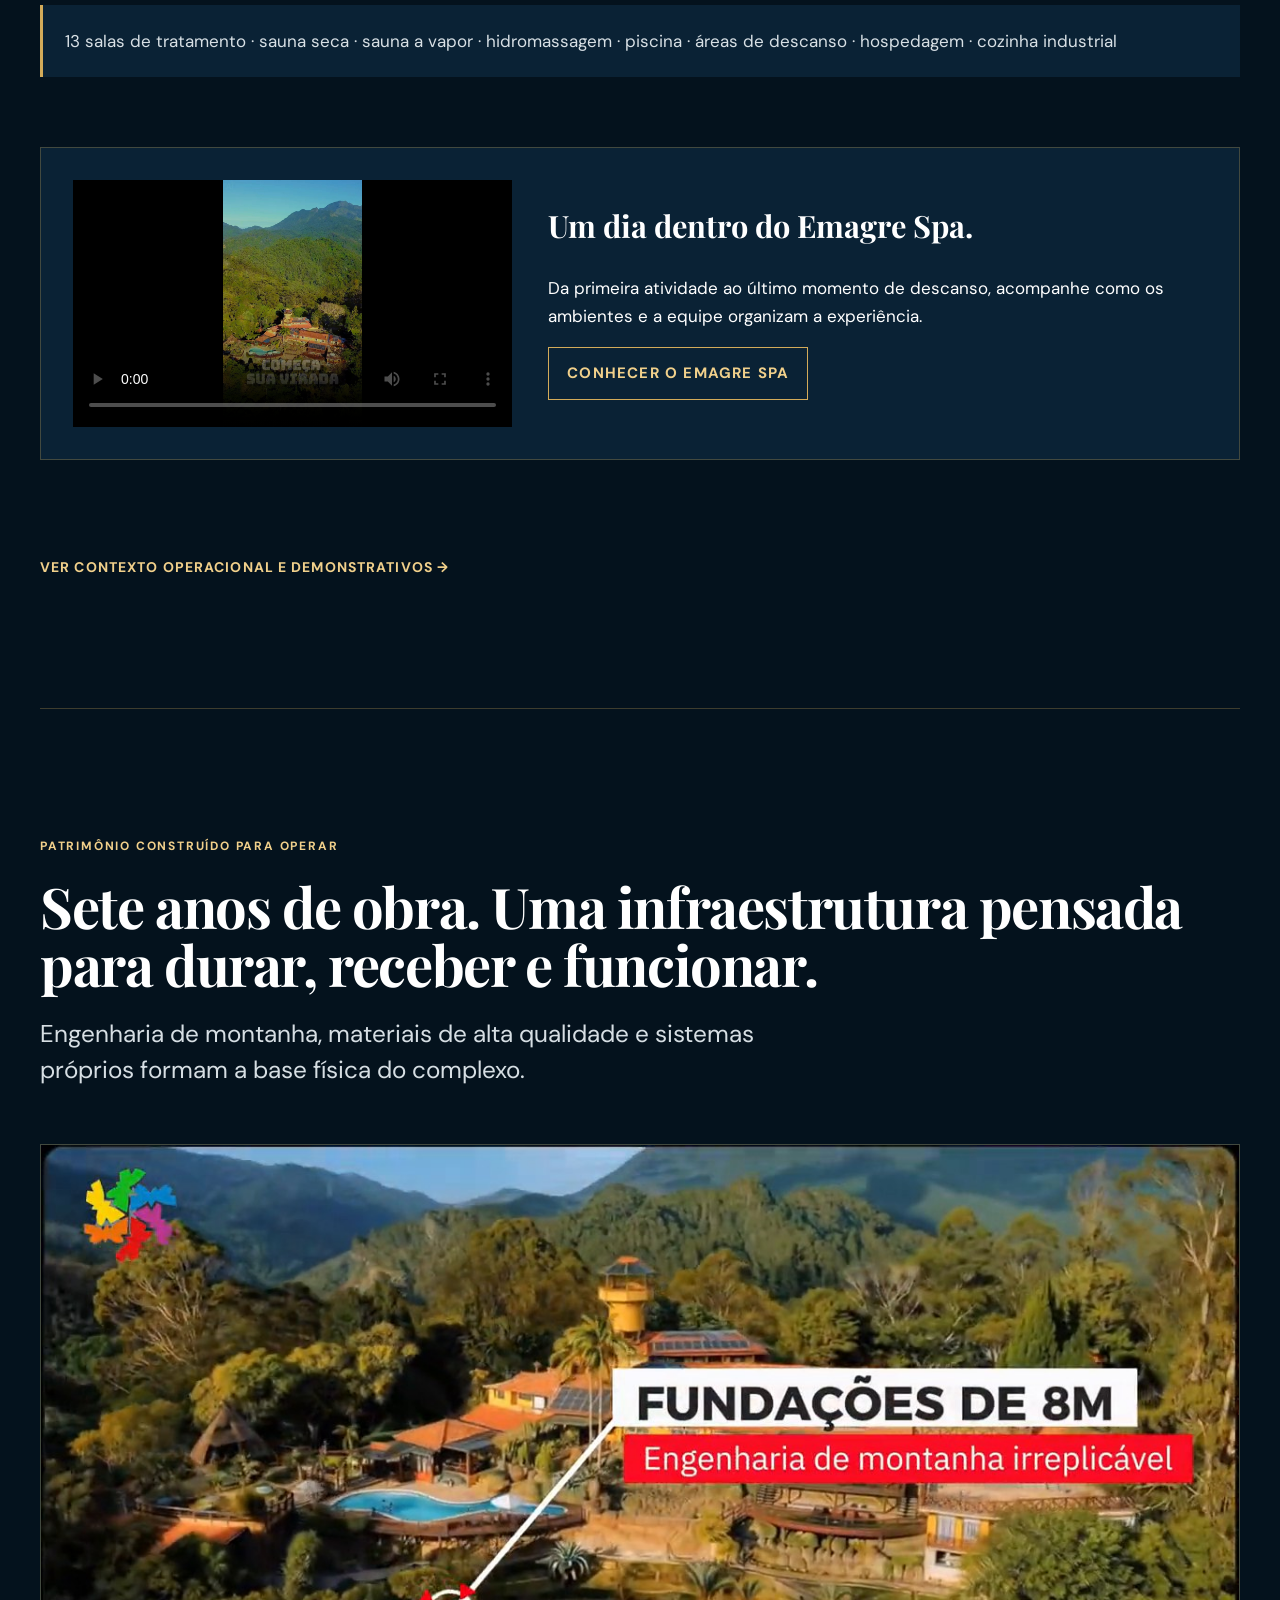
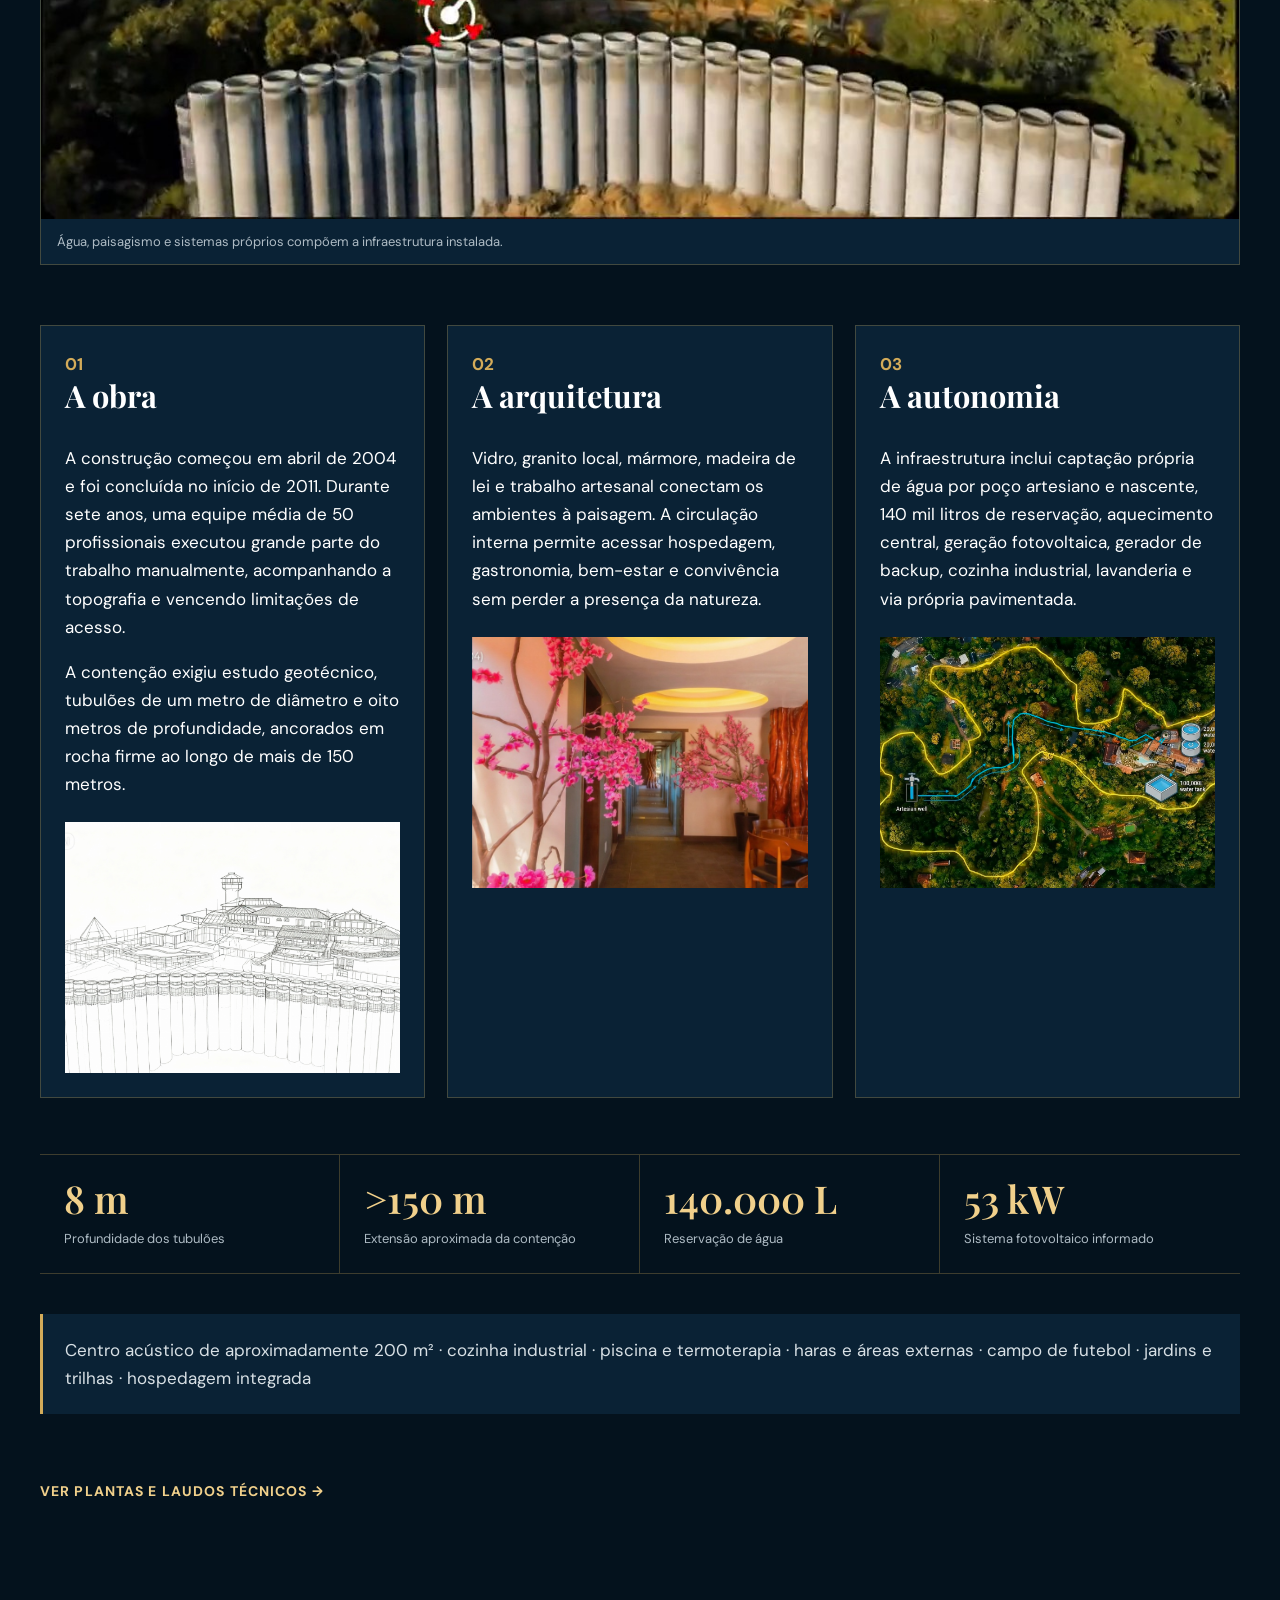
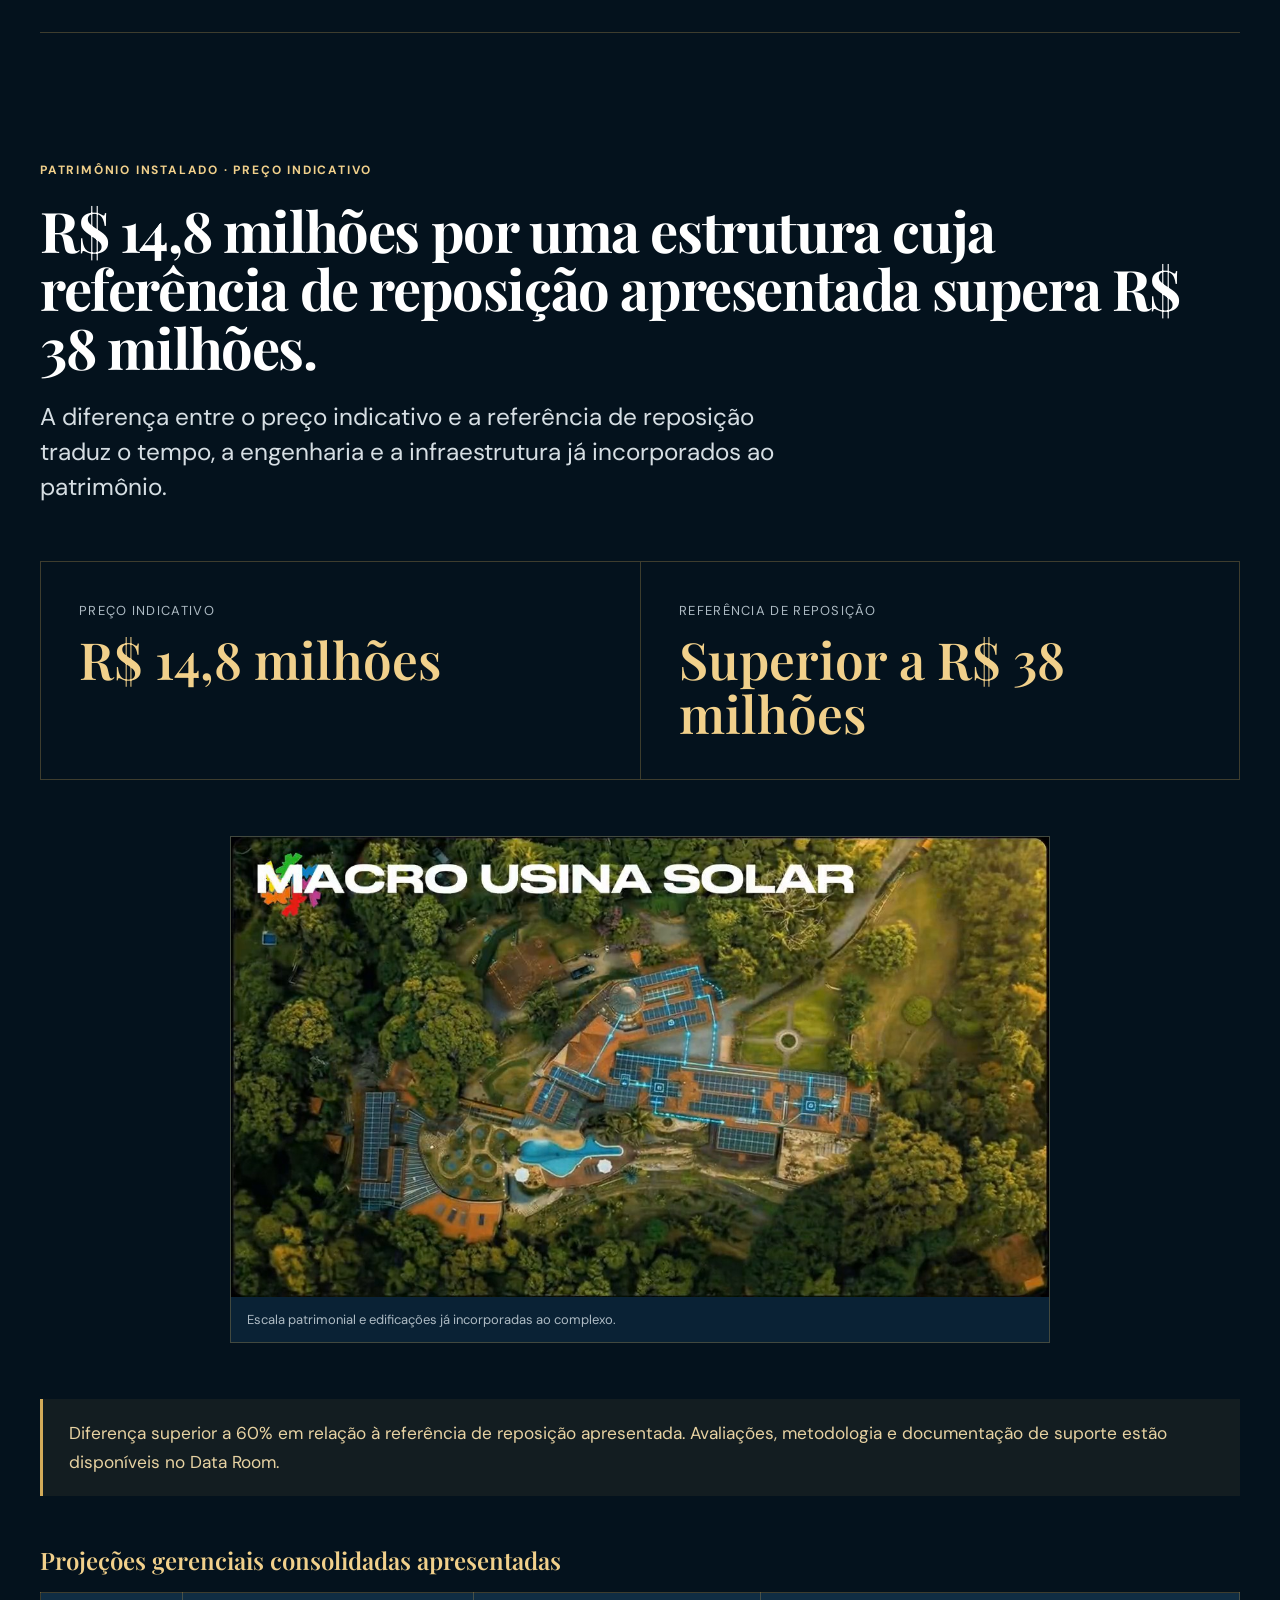
==== commit 2e775b86: "Integra microvideos contextuais na apresentacao" ====
--- a/index.html
+++ b/index.html
@@ -5,32 +5,32 @@
 <meta name="description" content="Conheça a oportunidade de aquisição da Ametista Participações S.A.: patrimônio, infraestrutura, Espaço Regênesis e Emagre Spa em Mury, Nova Friburgo.">
 <meta name="robots" content="index,follow"><meta property="og:title" content="Ametista Participações · Oportunidade de aquisição"><meta property="og:description" content="Patrimônio, infraestrutura e operações associadas em Mury, Nova Friburgo."><meta property="og:type" content="website"><meta property="og:locale" content="pt_BR"><meta property="og:image" content="assets/apresentacao/espaco-regenesis-vista-aerea.jpeg">
 <link rel="canonical" href="https://projeto-ubira.pages.dev/"><meta property="og:url" content="https://projeto-ubira.pages.dev/"><script type="application/ld+json">{"@context":"https://schema.org","@type":"WebSite","name":"Ametista Participações S.A.","url":"https://projeto-ubira.pages.dev/","about":{"@type":"Place","name":"Complexo Ametista","address":{"@type":"PostalAddress","addressLocality":"Mury","addressRegion":"RJ","addressCountry":"BR"}}}</script>
-<link rel="icon" href="data:image/svg+xml,<svg xmlns=%22http://www.w3.org/2000/svg%22 viewBox=%220 0 100 100%22><rect width=%22100%22 height=%22100%22 fill=%22%2304121d%22/><text x=%2250%22 y=%2268%22 text-anchor=%22middle%22 font-size=%2260%22 fill=%22%23d3ab59%22>A</text></svg>"><link rel="preconnect" href="https://fonts.googleapis.com"><link rel="preconnect" href="https://fonts.gstatic.com" crossorigin><link href="https://fonts.googleapis.com/css2?family=DM+Sans:wght@400;500;600;700&family=Playfair+Display:wght@600;700&display=swap" rel="stylesheet"><link rel="stylesheet" href="v3.css?v=20260824-3">
+<link rel="icon" href="data:image/svg+xml,<svg xmlns=%22http://www.w3.org/2000/svg%22 viewBox=%220 0 100 100%22><rect width=%22100%22 height=%22100%22 fill=%22%2304121d%22/><text x=%2250%22 y=%2268%22 text-anchor=%22middle%22 font-size=%2260%22 fill=%22%23d3ab59%22>A</text></svg>"><link rel="preconnect" href="https://fonts.googleapis.com"><link rel="preconnect" href="https://fonts.gstatic.com" crossorigin><link href="https://fonts.googleapis.com/css2?family=DM+Sans:wght@400;500;600;700&family=Playfair+Display:wght@600;700&display=swap" rel="stylesheet"><link rel="stylesheet" href="v3.css?v=20260826-1">
 </head><body>
 <a class="skip" href="#conteudo">Ir para o conteúdo</a><div class="progress" aria-hidden="true"><span></span></div>
 <header class="topbar"><a class="brand" href="#visao-geral">AMETISTA PARTICIPAÇÕES S.A.</a><button class="menu" type="button" aria-expanded="false" aria-controls="nav">Menu</button><nav id="nav" aria-label="Navegação principal"><a href="#visao-geral">Visão geral</a><a href="#lugar">O lugar</a><a href="#regenesis">Operações</a><a href="#infraestrutura">Infraestrutura</a><a href="#valor">Valor</a><a href="#data-room">Data Room</a><a class="nav-cta" href="#contato">Falar com a equipe</a></nav></header>
 <main id="conteudo">
-<section id="visao-geral" class="hero observe"><div class="hero-copy"><p class="eyebrow">Oportunidade confidencial de aquisição</p><h1>Um patrimônio singular. Duas operações em movimento. Uma única oportunidade de aquisição.</h1><p class="subhead">Aquisição das ações da Ametista Participações S.A., holding proprietária de um complexo de hospitalidade, eventos e bem-estar em Mury, Nova Friburgo.</p><p>No topo de uma montanha, a aproximadamente 1.250 metros de altitude, a Ametista reúne uma propriedade de 40.718,28 m², cerca de 2.500 m² de área construída, infraestrutura especializada e duas operações associadas: o Espaço Regênesis e o Emagre Spa.</p><p>A oportunidade combina patrimônio, estrutura instalada e continuidade operacional em uma aquisição societária desenhada para quem procura substância física, capacidade de uso e potencial de desenvolvimento.</p><div class="actions"><a class="button primary" href="#oportunidade">Conhecer a oportunidade</a><button class="button secondary request-access" type="button">Solicitar acesso ao Data Room</button></div></div><figure class="hero-media"><video class="ambient-video" muted loop playsinline preload="none" poster="assets/apresentacao/video-abertura-poster.jpg" aria-label="Vista aérea do complexo Ametista"><source data-src="assets/apresentacao/video-abertura.mp4" type="video/mp4"></video><button class="media-toggle" type="button" aria-label="Reproduzir vídeo">Reproduzir</button><figcaption>Ametista Participações · Mury · Nova Friburgo · RJ</figcaption></figure><div class="hero-stats stats"><div><strong>40.718,28 m²</strong><span>Área total da propriedade</span></div><div><strong>~2.500 m²</strong><span>Área construída aproximada</span></div><div><strong>1.250 m</strong><span>Altitude aproximada</span></div><div><strong>R$ 14,8 milhões</strong><span>Preço indicativo da oportunidade</span></div></div><p class="next">A seguir: entenda o que está sendo adquirido e por que as operações importam.</p></section>
+<section id="visao-geral" class="hero observe"><div class="hero-copy"><p class="eyebrow">Oportunidade confidencial de aquisição</p><h1>Um patrimônio singular. Duas operações em movimento. Uma única oportunidade de aquisição.</h1><p class="subhead">Aquisição das ações da Ametista Participações S.A., holding proprietária de um complexo de hospitalidade, eventos e bem-estar em Mury, Nova Friburgo.</p><p>No topo de uma montanha, a aproximadamente 1.250 metros de altitude, a Ametista reúne uma propriedade de 40.718,28 m², cerca de 2.500 m² de área construída, infraestrutura especializada e duas operações associadas: o Espaço Regênesis e o Emagre Spa.</p><p>A oportunidade combina patrimônio, estrutura instalada e continuidade operacional em uma aquisição societária desenhada para quem procura substância física, capacidade de uso e potencial de desenvolvimento.</p><div class="actions"><a class="button primary" href="#oportunidade">Conhecer a oportunidade</a><button class="button secondary request-access" type="button">Solicitar acesso ao Data Room</button></div></div><figure class="hero-media"><video class="ambient-video" muted loop playsinline preload="none" poster="assets/microvideos/hero.jpg" aria-label="Vista aérea do complexo Ametista"><source data-src="assets/microvideos/hero.mp4" type="video/mp4"></video><button class="media-toggle" type="button" aria-label="Reproduzir vídeo">Reproduzir</button><figcaption>Ametista Participações · Mury · Nova Friburgo · RJ</figcaption></figure><div class="hero-stats stats"><div><strong>40.718,28 m²</strong><span>Área total da propriedade</span></div><div><strong>~2.500 m²</strong><span>Área construída aproximada</span></div><div><strong>1.250 m</strong><span>Altitude aproximada</span></div><div><strong>R$ 14,8 milhões</strong><span>Preço indicativo da oportunidade</span></div></div><p class="next">A seguir: entenda o que está sendo adquirido e por que as operações importam.</p></section>
 
-<section id="oportunidade" class="section observe"><div class="split"><div><p class="eyebrow">A estrutura da aquisição</p><h2>Uma aquisição societária que reúne patrimônio, infraestrutura e continuidade operacional.</h2><p class="subhead">O ativo principal é a Ametista Participações S.A. O valor da oportunidade está na combinação entre o que a holding possui, o que o complexo permite e o que as operações já colocam em movimento.</p><p>A Ametista Participações S.A. concentra a propriedade e a infraestrutura do complexo. A aquisição de suas ações coloca o comprador diante de uma estrutura construída ao longo de duas décadas, com hospedagem, alimentação, lazer, tratamento, eventos, produção acústica e áreas de expansão integradas em um único endereço.</p><p>O Espaço Regênesis e o Emagre Spa entram nessa narrativa como passaporte operacional: demonstram como o patrimônio é utilizado, como a semana pode ser ocupada por públicos complementares e como uma nova gestão pode dar continuidade ao ativo sem começar de uma folha em branco.</p><a class="text-link request-access" href="data-room.html#societario">Ver documentação da Ametista →</a></div><div class="ecosystem"><div class="eco-node top">Ametista Participações S.A.</div><span></span><div class="eco-node middle">Patrimônio + Infraestrutura</div><span></span><div class="eco-bottom"><div class="eco-node">Espaço Regênesis</div><div class="eco-node">Emagre Spa</div></div><blockquote>Mais do que adquirir um imóvel, o comprador assume o controle de uma plataforma física preparada para operar, receber e evoluir.</blockquote></div></div><div class="pillars"><article><h3>Patrimônio</h3><p>Uma propriedade de escala, implantada em altitude e estruturada para usos múltiplos.</p></article><article><h3>Infraestrutura</h3><p>Hospedagem, gastronomia, bem-estar, eventos, água, energia e apoio operacional no mesmo complexo.</p></article><article><h3>Passaporte operacional</h3><p>Duas operações associadas que revelam demanda, rotina de uso, equipe e possibilidades de continuidade.</p></article></div></section>
+<section id="oportunidade" class="section observe"><div class="split"><div><p class="eyebrow">A estrutura da aquisição</p><h2>Uma aquisição societária que reúne patrimônio, infraestrutura e continuidade operacional.</h2><p class="subhead">O ativo principal é a Ametista Participações S.A. O valor da oportunidade está na combinação entre o que a holding possui, o que o complexo permite e o que as operações já colocam em movimento.</p><p>A Ametista Participações S.A. concentra a propriedade e a infraestrutura do complexo. A aquisição de suas ações coloca o comprador diante de uma estrutura construída ao longo de duas décadas, com hospedagem, alimentação, lazer, tratamento, eventos, produção acústica e áreas de expansão integradas em um único endereço.</p><p>O Espaço Regênesis e o Emagre Spa entram nessa narrativa como passaporte operacional: demonstram como o patrimônio é utilizado, como a semana pode ser ocupada por públicos complementares e como uma nova gestão pode dar continuidade ao ativo sem começar de uma folha em branco.</p><a class="text-link request-access" href="data-room.html#societario">Ver documentação da Ametista →</a></div><div class="ecosystem"><div class="eco-node top">Ametista Participações S.A.</div><span></span><div class="eco-node middle">Patrimônio + Infraestrutura</div><span></span><div class="eco-bottom"><div class="eco-node">Espaço Regênesis</div><div class="eco-node">Emagre Spa</div></div><blockquote>Mais do que adquirir um imóvel, o comprador assume o controle de uma plataforma física preparada para operar, receber e evoluir.</blockquote></div></div><figure class="section-loop"><video class="micro-loop" muted loop playsinline preload="none" poster="assets/microvideos/oportunidade.jpg" aria-label="Arquitetura e ambientes externos do complexo"><source data-src="assets/microvideos/oportunidade.mp4" type="video/mp4"></video><figcaption>Patrimônio e infraestrutura em uso, integrados no mesmo endereço.</figcaption></figure><div class="pillars"><article><h3>Patrimônio</h3><p>Uma propriedade de escala, implantada em altitude e estruturada para usos múltiplos.</p></article><article><h3>Infraestrutura</h3><p>Hospedagem, gastronomia, bem-estar, eventos, água, energia e apoio operacional no mesmo complexo.</p></article><article><h3>Passaporte operacional</h3><p>Duas operações associadas que revelam demanda, rotina de uso, equipe e possibilidades de continuidade.</p></article></div></section>
 
-<section id="lugar" class="section place observe"><figure class="panorama"><img src="assets/apresentacao/espaco-regenesis-vista-aerea.jpeg" loading="lazy" width="1920" height="1080" alt="Vista aérea do complexo Ametista no topo da montanha em Mury, cercado pela Mata Atlântica."></figure><div class="split place-copy"><div><p class="eyebrow">Mury · Nova Friburgo · Rio de Janeiro</p><h2>Um lugar definido pela altitude, pela paisagem e pela presença.</h2><p class="subhead">No topo de uma elevação isolada do vale, o complexo mantém a paisagem aberta em todas as direções e transforma a vista em parte da arquitetura.</p><p>A implantação a aproximadamente 1.250 metros de altitude orientou cada decisão do projeto. Os ambientes protegem da chuva e do frio da serra sem interromper o contato com o exterior: vidro, madeira e pedra conduzem o olhar para a Mata Atlântica, enquanto os caminhos internos conectam hospedagem, restaurante, spa, piscina, centro acústico e áreas de convivência.</p><p>A propriedade reúne 40.718,28 m² e acesso próprio conectado à RJ-142. A combinação entre escala territorial, paisagem, baixa densidade e infraestrutura instalada cria um ambiente capaz de receber grupos com privacidade e, ao mesmo tempo, oferecer diferentes experiências dentro do mesmo complexo.</p><div class="mini-stats"><b>40.718,28 m²<small>Propriedade</small></b><b>360°<small>Vista panorâmica apresentada</small></b><b>~1,9 km<small>Via própria pavimentada</small></b><b>50 unidades<small>Capacidade total prevista</small></b></div><a class="text-link request-access" href="data-room.html#imovel">Ver documentação do imóvel →</a></div><figure class="map"><img src="assets/mapas/mapa-completo-regenesis.png" loading="lazy" width="1920" height="1080" alt="Mapa ilustrado da implantação e distribuição das áreas do complexo."><figcaption>Implantação do complexo e distribuição das áreas de hospedagem, operação, lazer e apoio.</figcaption><button class="button secondary expand-map" type="button">Ampliar mapa</button></figure></div></section>
+<section id="lugar" class="section place observe"><figure class="panorama video-panorama"><video class="micro-loop" muted loop playsinline preload="none" poster="assets/microvideos/lugar.jpg" aria-label="Caminhos, jardins e paisagem do complexo"><source data-src="assets/microvideos/lugar.mp4" type="video/mp4"></video><figcaption>A paisagem e os caminhos internos conduzem a experiência pelo complexo.</figcaption></figure><div class="split place-copy"><div><p class="eyebrow">Mury · Nova Friburgo · Rio de Janeiro</p><h2>Um lugar definido pela altitude, pela paisagem e pela presença.</h2><p class="subhead">No topo de uma elevação isolada do vale, o complexo mantém a paisagem aberta em todas as direções e transforma a vista em parte da arquitetura.</p><p>A implantação a aproximadamente 1.250 metros de altitude orientou cada decisão do projeto. Os ambientes protegem da chuva e do frio da serra sem interromper o contato com o exterior: vidro, madeira e pedra conduzem o olhar para a Mata Atlântica, enquanto os caminhos internos conectam hospedagem, restaurante, spa, piscina, centro acústico e áreas de convivência.</p><p>A propriedade reúne 40.718,28 m² e acesso próprio conectado à RJ-142. A combinação entre escala territorial, paisagem, baixa densidade e infraestrutura instalada cria um ambiente capaz de receber grupos com privacidade e, ao mesmo tempo, oferecer diferentes experiências dentro do mesmo complexo.</p><div class="mini-stats"><b>40.718,28 m²<small>Propriedade</small></b><b>360°<small>Vista panorâmica apresentada</small></b><b>~1,9 km<small>Via própria pavimentada</small></b><b>50 unidades<small>Capacidade total prevista</small></b></div><a class="text-link request-access" href="data-room.html#imovel">Ver documentação do imóvel →</a></div><figure class="map"><img src="assets/mapas/mapa-completo-regenesis.png" loading="lazy" width="1920" height="1080" alt="Mapa ilustrado da implantação e distribuição das áreas do complexo."><figcaption>Implantação do complexo e distribuição das áreas de hospedagem, operação, lazer e apoio.</figcaption><button class="button secondary expand-map" type="button">Ampliar mapa</button></figure></div></section>
 
-<section id="regenesis" class="section operation observe"><figure class="wide-photo"><img src="assets/dossie-real/evento-regenesis-hd.jpg?v=20260824-2" loading="lazy" width="1290" height="1596" alt="Evento ao ar livre no jardim do Espaço Regênesis, com convidados reunidos ao redor do corredor central."></figure><div class="split"><div><p class="eyebrow">Eventos, hospitalidade e grupos</p><h2>Desde 2011, o Espaço Regênesis transforma infraestrutura em encontros.</h2><p class="subhead">Um centro de eventos com hospedagem, gastronomia, natureza e exclusividade para grupos que desejam ocupar o complexo como uma experiência completa.</p><p>O Espaço Regênesis recebe eventos corporativos, casamentos, retiros, conferências e celebrações. O formato combina hospedagem, alimentação, áreas de lazer, jardins e um centro acústico profissional, permitindo que um único grupo utilize o complexo com privacidade e liberdade de programação.</p><p>A operação revela a capacidade de concentrar, no mesmo patrimônio, permanência, convivência, alimentação, conteúdo e entretenimento. Reservas contratadas com antecedência reforçam o papel do Regênesis como frente de ocupação de fins de semana e datas especiais.</p></div><div class="proofs"><article><strong>Até 120 pessoas</strong><span>Capacidade apresentada</span></article><article><strong>Hospedagem integrada</strong><span>Suítes, alimentação e lazer</span></article><article><strong>~200 m²</strong><span>Centro acústico e sete salas isoladas</span></article><article><strong>Exclusividade</strong><span>Uso integrado por um único grupo</span></article><article><strong>Desde 2011</strong><span>Operação em atividade</span></article></div></div><div class="media-story"><div><h3>Um evento começa antes da chegada.</h3><p>Veja o complexo sendo preparado para receber um grupo: jardim, gastronomia, hospedagem e centro acústico em uma única sequência.</p><a class="button secondary" href="https://xn--espaoregenises-jjb.com/" target="_blank" rel="noopener">Conhecer o Espaço Regênesis</a></div><img src="assets/dossie-real/complexo-piscina-evento.jpg" loading="lazy" alt="Complexo Regênesis preparado para receber grupos"></div><a class="text-link request-access" href="data-room.html#financeiro">Ver contexto operacional e demonstrativos →</a></section>
+<section id="regenesis" class="section operation observe"><figure class="wide-photo"><img src="assets/dossie-real/evento-regenesis-hd.jpg?v=20260824-2" loading="lazy" width="1290" height="1596" alt="Evento ao ar livre no jardim do Espaço Regênesis, com convidados reunidos ao redor do corredor central."></figure><div class="split"><div><p class="eyebrow">Eventos, hospitalidade e grupos</p><h2>Desde 2011, o Espaço Regênesis transforma infraestrutura em encontros.</h2><p class="subhead">Um centro de eventos com hospedagem, gastronomia, natureza e exclusividade para grupos que desejam ocupar o complexo como uma experiência completa.</p><p>O Espaço Regênesis recebe eventos corporativos, casamentos, retiros, conferências e celebrações. O formato combina hospedagem, alimentação, áreas de lazer, jardins e um centro acústico profissional, permitindo que um único grupo utilize o complexo com privacidade e liberdade de programação.</p><p>A operação revela a capacidade de concentrar, no mesmo patrimônio, permanência, convivência, alimentação, conteúdo e entretenimento. Reservas contratadas com antecedência reforçam o papel do Regênesis como frente de ocupação de fins de semana e datas especiais.</p></div><div class="proofs"><article><strong>Até 120 pessoas</strong><span>Capacidade apresentada</span></article><article><strong>Hospedagem integrada</strong><span>Suítes, alimentação e lazer</span></article><article><strong>~200 m²</strong><span>Centro acústico e sete salas isoladas</span></article><article><strong>Exclusividade</strong><span>Uso integrado por um único grupo</span></article><article><strong>Desde 2011</strong><span>Operação em atividade</span></article></div></div><figure class="section-loop"><video class="micro-loop" muted loop playsinline preload="none" poster="assets/microvideos/regenesis.jpg" aria-label="Restaurante e piano preparados para receber grupos"><source data-src="assets/microvideos/regenesis.mp4" type="video/mp4"></video><figcaption>Ambientes preparados para convivência, gastronomia e programação de grupos.</figcaption></figure><div class="media-story"><div><h3>Um evento começa antes da chegada.</h3><p>Veja o complexo sendo preparado para receber um grupo: jardim, gastronomia, hospedagem e centro acústico em uma única sequência.</p><a class="button secondary" href="https://xn--espaoregenises-jjb.com/" target="_blank" rel="noopener">Conhecer o Espaço Regênesis</a></div><img src="assets/dossie-real/complexo-piscina-evento.jpg" loading="lazy" alt="Complexo Regênesis preparado para receber grupos"></div><a class="text-link request-access" href="data-room.html#financeiro">Ver contexto operacional e demonstrativos →</a></section>
 
-<section id="emagre" class="section operation observe"><div class="split media-first"><figure class="feature-photo"><img src="assets/dossie-real/tratamento-spa.jpg" loading="lazy" alt="Profissional realiza tratamento corporal em uma sala do Emagre Spa."></figure><div><p class="eyebrow">Saúde, bem-estar e transformação de hábitos</p><h2>Uma jornada de cuidado que amplia o uso do patrimônio ao longo da semana.</h2><p class="subhead">O Emagre Spa combina hospedagem, alimentação, tratamentos, movimento e natureza em programas intensivos de bem-estar.</p><p>O Emagre Spa ocupa o complexo principalmente nos dias úteis, em ciclos que integram tratamentos manuais, tecnologia corporal, alimentação planejada, atividades físicas, yoga, termoterapia, descanso e contato com a natureza.</p><p>Com 13 salas de tratamento como referência da estrutura atual, a operação transforma o patrimônio em uma jornada organizada de cuidado. A mesma cozinha industrial, as áreas de hospedagem, a piscina, as salas de atividade e os espaços de convivência passam a servir a um público diferente daquele dos eventos.</p></div></div><div class="pillars four"><article><h3>Tratamentos manuais</h3><p>Massagens, drenagem e protocolos de cuidado corporal.</p></article><article><h3>Tecnologia</h3><p>Equipamentos e protocolos integrados à jornada de bem-estar.</p></article><article><h3>Movimento</h3><p>Atividades físicas, dança, yoga e consciência corporal.</p></article><article><h3>Alimentação</h3><p>Refeições planejadas para acompanhar o programa e apoiar novos hábitos.</p></article></div><p class="infra-line">13 salas de tratamento · sauna seca · sauna a vapor · hidromassagem · piscina · áreas de descanso · hospedagem · cozinha industrial</p><div class="video-card"><video controls playsinline preload="none" poster="assets/videos/emagre-experiencia-completa.jpg"><source data-src="assets/videos/emagre-experiencia-completa.mp4" type="video/mp4"></video><div><h3>Um dia dentro do Emagre Spa.</h3><p>Da primeira atividade ao último momento de descanso, acompanhe como os ambientes e a equipe organizam a experiência.</p><a class="button secondary" href="https://emagre.com/" target="_blank" rel="noopener">Conhecer o Emagre Spa</a></div></div><a class="text-link request-access" href="data-room.html#financeiro">Ver contexto operacional e demonstrativos →</a></section>
+<section id="emagre" class="section operation observe"><div class="split media-first"><figure class="feature-photo video-feature"><video class="micro-loop" muted loop playsinline preload="none" poster="assets/microvideos/emagre.jpg" aria-label="Alimentação, movimento e atividades do Emagre Spa"><source data-src="assets/microvideos/emagre.mp4" type="video/mp4"></video><figcaption>Alimentação e movimento fazem parte da jornada de bem-estar.</figcaption></figure><div><p class="eyebrow">Saúde, bem-estar e transformação de hábitos</p><h2>Uma jornada de cuidado que amplia o uso do patrimônio ao longo da semana.</h2><p class="subhead">O Emagre Spa combina hospedagem, alimentação, tratamentos, movimento e natureza em programas intensivos de bem-estar.</p><p>O Emagre Spa ocupa o complexo principalmente nos dias úteis, em ciclos que integram tratamentos manuais, tecnologia corporal, alimentação planejada, atividades físicas, yoga, termoterapia, descanso e contato com a natureza.</p><p>Com 13 salas de tratamento como referência da estrutura atual, a operação transforma o patrimônio em uma jornada organizada de cuidado. A mesma cozinha industrial, as áreas de hospedagem, a piscina, as salas de atividade e os espaços de convivência passam a servir a um público diferente daquele dos eventos.</p></div></div><div class="pillars four"><article><h3>Tratamentos manuais</h3><p>Massagens, drenagem e protocolos de cuidado corporal.</p></article><article><h3>Tecnologia</h3><p>Equipamentos e protocolos integrados à jornada de bem-estar.</p></article><article><h3>Movimento</h3><p>Atividades físicas, dança, yoga e consciência corporal.</p></article><article><h3>Alimentação</h3><p>Refeições planejadas para acompanhar o programa e apoiar novos hábitos.</p></article></div><p class="infra-line">13 salas de tratamento · sauna seca · sauna a vapor · hidromassagem · piscina · áreas de descanso · hospedagem · cozinha industrial</p><div class="video-card"><video controls playsinline preload="none" poster="assets/videos/emagre-experiencia-completa.jpg"><source data-src="assets/videos/emagre-experiencia-completa.mp4" type="video/mp4"></video><div><h3>Um dia dentro do Emagre Spa.</h3><p>Da primeira atividade ao último momento de descanso, acompanhe como os ambientes e a equipe organizam a experiência.</p><a class="button secondary" href="https://emagre.com/" target="_blank" rel="noopener">Conhecer o Emagre Spa</a></div></div><a class="text-link request-access" href="data-room.html#financeiro">Ver contexto operacional e demonstrativos →</a></section>
 
-<section id="infraestrutura" class="section observe"><p class="eyebrow">Patrimônio construído para operar</p><h2>Sete anos de obra. Uma infraestrutura pensada para durar, receber e funcionar.</h2><p class="subhead">Engenharia de montanha, materiais de alta qualidade e sistemas próprios formam a base física do complexo.</p><div class="acts"><article><span>01</span><h3>A obra</h3><p>A construção começou em abril de 2004 e foi concluída no início de 2011. Durante sete anos, uma equipe média de 50 profissionais executou grande parte do trabalho manualmente, acompanhando a topografia e vencendo limitações de acesso.</p><p>A contenção exigiu estudo geotécnico, tubulões de um metro de diâmetro e oito metros de profundidade, ancorados em rocha firme ao longo de mais de 150 metros.</p><img src="assets/engenharia/desenho-tecnico-contencao.jpeg" loading="lazy" alt="Desenho técnico da implantação e do sistema de contenção do complexo."></article><article><span>02</span><h3>A arquitetura</h3><p>Vidro, granito local, mármore, madeira de lei e trabalho artesanal conectam os ambientes à paisagem. A circulação interna permite acessar hospedagem, gastronomia, bem-estar e convivência sem perder a presença da natureza.</p><img src="assets/dossie-real/corredor-spa.jpg" loading="lazy" alt="Circulação interna com madeira, vidro e relação com a paisagem"></article><article><span>03</span><h3>A autonomia</h3><p>A infraestrutura inclui captação própria de água por poço artesiano e nascente, 140 mil litros de reservação, aquecimento central, geração fotovoltaica, gerador de backup, cozinha industrial, lavanderia e via própria pavimentada.</p><img src="assets/engenharia/mapa-sistema-hidrico.jpeg" loading="lazy" alt="Mapa do sistema de captação e reservação de água do complexo"></article></div><div class="stats engineering"><div><strong>8 m</strong><span>Profundidade dos tubulões</span></div><div><strong>&gt;150 m</strong><span>Extensão aproximada da contenção</span></div><div><strong>140.000 L</strong><span>Reservação de água</span></div><div><strong>53 kW</strong><span>Sistema fotovoltaico informado</span></div></div><p class="infra-line">Centro acústico de aproximadamente 200 m² · cozinha industrial · piscina e termoterapia · haras e áreas externas · campo de futebol · jardins e trilhas · hospedagem integrada</p><a class="text-link request-access" href="data-room.html#historia">Ver plantas e laudos técnicos →</a></section>
+<section id="infraestrutura" class="section observe"><p class="eyebrow">Patrimônio construído para operar</p><h2>Sete anos de obra. Uma infraestrutura pensada para durar, receber e funcionar.</h2><p class="subhead">Engenharia de montanha, materiais de alta qualidade e sistemas próprios formam a base física do complexo.</p><figure class="section-loop"><video class="micro-loop" muted loop playsinline preload="none" poster="assets/microvideos/infraestrutura.jpg" aria-label="Água, jardins e infraestrutura integrada à paisagem"><source data-src="assets/microvideos/infraestrutura.mp4" type="video/mp4"></video><figcaption>Água, paisagismo e sistemas próprios compõem a infraestrutura instalada.</figcaption></figure><div class="acts"><article><span>01</span><h3>A obra</h3><p>A construção começou em abril de 2004 e foi concluída no início de 2011. Durante sete anos, uma equipe média de 50 profissionais executou grande parte do trabalho manualmente, acompanhando a topografia e vencendo limitações de acesso.</p><p>A contenção exigiu estudo geotécnico, tubulões de um metro de diâmetro e oito metros de profundidade, ancorados em rocha firme ao longo de mais de 150 metros.</p><img src="assets/engenharia/desenho-tecnico-contencao.jpeg" loading="lazy" alt="Desenho técnico da implantação e do sistema de contenção do complexo."></article><article><span>02</span><h3>A arquitetura</h3><p>Vidro, granito local, mármore, madeira de lei e trabalho artesanal conectam os ambientes à paisagem. A circulação interna permite acessar hospedagem, gastronomia, bem-estar e convivência sem perder a presença da natureza.</p><img src="assets/dossie-real/corredor-spa.jpg" loading="lazy" alt="Circulação interna com madeira, vidro e relação com a paisagem"></article><article><span>03</span><h3>A autonomia</h3><p>A infraestrutura inclui captação própria de água por poço artesiano e nascente, 140 mil litros de reservação, aquecimento central, geração fotovoltaica, gerador de backup, cozinha industrial, lavanderia e via própria pavimentada.</p><img src="assets/engenharia/mapa-sistema-hidrico.jpeg" loading="lazy" alt="Mapa do sistema de captação e reservação de água do complexo"></article></div><div class="stats engineering"><div><strong>8 m</strong><span>Profundidade dos tubulões</span></div><div><strong>&gt;150 m</strong><span>Extensão aproximada da contenção</span></div><div><strong>140.000 L</strong><span>Reservação de água</span></div><div><strong>53 kW</strong><span>Sistema fotovoltaico informado</span></div></div><p class="infra-line">Centro acústico de aproximadamente 200 m² · cozinha industrial · piscina e termoterapia · haras e áreas externas · campo de futebol · jardins e trilhas · hospedagem integrada</p><a class="text-link request-access" href="data-room.html#historia">Ver plantas e laudos técnicos →</a></section>
 
-<section id="valor" class="section value observe"><p class="eyebrow">Patrimônio instalado · Preço indicativo</p><h2>R$ 14,8 milhões por uma estrutura cuja referência de reposição apresentada supera R$ 38 milhões.</h2><p class="subhead">A diferença entre o preço indicativo e a referência de reposição traduz o tempo, a engenharia e a infraestrutura já incorporados ao patrimônio.</p><div class="value-compare"><div><span>Preço indicativo</span><strong>R$ 14,8 milhões</strong></div><div><span>Referência de reposição</span><strong>Superior a R$ 38 milhões</strong></div></div><blockquote>Diferença superior a 60% em relação à referência de reposição apresentada. Avaliações, metodologia e documentação de suporte estão disponíveis no Data Room.</blockquote><div class="table-wrap"><table><caption>Projeções gerenciais consolidadas apresentadas</caption><thead><tr><th>Ano</th><th>Faturamento</th><th>Lucro líquido</th><th>Margem líquida aproximada</th></tr></thead><tbody><tr><th>2025</th><td>R$ 4,20 milhões</td><td>R$ 1,28 milhão</td><td>30%</td></tr><tr><th>2026</th><td>R$ 4,80 milhões</td><td>R$ 1,80 milhão</td><td>37,5%</td></tr><tr><th>2027</th><td>R$ 5,42 milhões</td><td>R$ 2,33 milhões</td><td>43%</td></tr></tbody></table></div><p class="note">Valores apresentados como projeções gerenciais do conjunto operacional. Resultados futuros dependem de execução, mercado e decisões da nova gestão.</p><blockquote>O valor da oportunidade não está em uma única cifra. Está na combinação entre terra, construção, sistemas, capacidade de hospedagem, infraestrutura especializada e operações já estruturadas.</blockquote><div class="actions"><button class="button primary request-access" type="button">Solicitar acesso aos demonstrativos</button><a class="button secondary" href="#contato">Falar com a equipe</a></div></section>
+<section id="valor" class="section value observe"><p class="eyebrow">Patrimônio instalado · Preço indicativo</p><h2>R$ 14,8 milhões por uma estrutura cuja referência de reposição apresentada supera R$ 38 milhões.</h2><p class="subhead">A diferença entre o preço indicativo e a referência de reposição traduz o tempo, a engenharia e a infraestrutura já incorporados ao patrimônio.</p><div class="value-compare"><div><span>Preço indicativo</span><strong>R$ 14,8 milhões</strong></div><div><span>Referência de reposição</span><strong>Superior a R$ 38 milhões</strong></div></div><figure class="section-loop compact-loop"><video class="micro-loop" muted loop playsinline preload="none" poster="assets/microvideos/valor.jpg" aria-label="Vista aérea do patrimônio e das edificações"><source data-src="assets/microvideos/valor.mp4" type="video/mp4"></video><figcaption>Escala patrimonial e edificações já incorporadas ao complexo.</figcaption></figure><blockquote>Diferença superior a 60% em relação à referência de reposição apresentada. Avaliações, metodologia e documentação de suporte estão disponíveis no Data Room.</blockquote><div class="table-wrap"><table><caption>Projeções gerenciais consolidadas apresentadas</caption><thead><tr><th>Ano</th><th>Faturamento</th><th>Lucro líquido</th><th>Margem líquida aproximada</th></tr></thead><tbody><tr><th>2025</th><td>R$ 4,20 milhões</td><td>R$ 1,28 milhão</td><td>30%</td></tr><tr><th>2026</th><td>R$ 4,80 milhões</td><td>R$ 1,80 milhão</td><td>37,5%</td></tr><tr><th>2027</th><td>R$ 5,42 milhões</td><td>R$ 2,33 milhões</td><td>43%</td></tr></tbody></table></div><p class="note">Valores apresentados como projeções gerenciais do conjunto operacional. Resultados futuros dependem de execução, mercado e decisões da nova gestão.</p><blockquote>O valor da oportunidade não está em uma única cifra. Está na combinação entre terra, construção, sistemas, capacidade de hospedagem, infraestrutura especializada e operações já estruturadas.</blockquote><div class="actions"><button class="button primary request-access" type="button">Solicitar acesso aos demonstrativos</button><a class="button secondary" href="#contato">Falar com a equipe</a></div></section>
 
-<section id="continuidade" class="section observe"><div class="split"><div><p class="eyebrow">Uma base pronta para continuar</p><h2>O próximo ciclo parte de infraestrutura, operação e projetos já existentes.</h2><p class="subhead">A oportunidade oferece caminhos de continuidade sem exigir que o comprador reconstrua o patrimônio ou descubra sozinho sua vocação.</p><p>A aquisição coloca a nova gestão diante de uma plataforma pronta para receber grupos, programas de bem-estar e novas propostas de hospitalidade. O Espaço Regênesis e o Emagre Spa demonstram duas formas complementares de ativar a mesma infraestrutura; o projeto aprovado de ampliação e a estrutura atual do spa ampliam as possibilidades de ocupação e receita.</p><p>O valor do próximo ciclo estará na capacidade de escolher prioridades: fortalecer eventos, expandir programas de bem-estar, desenvolver novas experiências, aprimorar canais comerciais e utilizar a área aprovada de hospedagem de acordo com a estratégia do comprador.</p></div><img class="contained" src="assets/data-room/imovel/ampliacao-15-suites-02.jpeg" loading="lazy" alt="Projeto aprovado para ampliação de 15 suítes"></div><div class="timeline"><article data-state="installed"><span>Instalado</span><h3>Patrimônio e operações</h3><p>Hospedagem, gastronomia, bem-estar, eventos, centro acústico, sistemas próprios e duas frentes de uso.</p></article><article data-state="incorporated"><span>Incorporado</span><h3>Ampliações recentes</h3><p>Cinco unidades do projeto de hospedagem já concluídas e referência atual de 13 salas de tratamento.</p></article><article data-state="approved"><span>Continuidade</span><h3>Projeto aprovado</h3><p>Ampliação de 15 suítes, elevando a capacidade total prevista para 50 unidades.</p></article><article data-state="future"><span>Desenvolvimento</span><h3>Novas experiências</h3><p>Serviços, programas, eventos e produtos capazes de utilizar a base de relacionamento e a infraestrutura existente.</p></article></div><blockquote>O comprador não recebe apenas metros quadrados. Recebe um ponto de partida.</blockquote><a class="text-link request-access" href="data-room.html#imovel">Ver projetos e documentos de suporte →</a></section>
+<section id="continuidade" class="section observe"><div class="split"><div><p class="eyebrow">Uma base pronta para continuar</p><h2>O próximo ciclo parte de infraestrutura, operação e projetos já existentes.</h2><p class="subhead">A oportunidade oferece caminhos de continuidade sem exigir que o comprador reconstrua o patrimônio ou descubra sozinho sua vocação.</p><p>A aquisição coloca a nova gestão diante de uma plataforma pronta para receber grupos, programas de bem-estar e novas propostas de hospitalidade. O Espaço Regênesis e o Emagre Spa demonstram duas formas complementares de ativar a mesma infraestrutura; o projeto aprovado de ampliação e a estrutura atual do spa ampliam as possibilidades de ocupação e receita.</p><p>O valor do próximo ciclo estará na capacidade de escolher prioridades: fortalecer eventos, expandir programas de bem-estar, desenvolver novas experiências, aprimorar canais comerciais e utilizar a área aprovada de hospedagem de acordo com a estratégia do comprador.</p></div><figure class="continuity-media"><video class="micro-loop" muted loop playsinline preload="none" poster="assets/microvideos/continuidade.jpg" aria-label="Unidades de hospedagem e estrutura existente"><source data-src="assets/microvideos/continuidade.mp4" type="video/mp4"></video><img class="project-thumb" src="assets/data-room/imovel/ampliacao-15-suites-02.jpeg" loading="lazy" alt="Projeto aprovado para ampliação de 15 suítes"><figcaption>Estrutura existente e projeto aprovado sustentam o próximo ciclo.</figcaption></figure></div><div class="timeline"><article data-state="installed"><span>Instalado</span><h3>Patrimônio e operações</h3><p>Hospedagem, gastronomia, bem-estar, eventos, centro acústico, sistemas próprios e duas frentes de uso.</p></article><article data-state="incorporated"><span>Incorporado</span><h3>Ampliações recentes</h3><p>Cinco unidades do projeto de hospedagem já concluídas e referência atual de 13 salas de tratamento.</p></article><article data-state="approved"><span>Continuidade</span><h3>Projeto aprovado</h3><p>Ampliação de 15 suítes, elevando a capacidade total prevista para 50 unidades.</p></article><article data-state="future"><span>Desenvolvimento</span><h3>Novas experiências</h3><p>Serviços, programas, eventos e produtos capazes de utilizar a base de relacionamento e a infraestrutura existente.</p></article></div><blockquote>O comprador não recebe apenas metros quadrados. Recebe um ponto de partida.</blockquote><a class="text-link request-access" href="data-room.html#imovel">Ver projetos e documentos de suporte →</a></section>
 
 <section id="data-room" class="section data-preview observe"><p class="eyebrow">Evidências e documentação</p><h2>Informação organizada para quem deseja avançar com profundidade.</h2><p class="subhead">O Data Room reúne documentos imobiliários, técnicos, financeiros e societários em um ambiente protegido, contextualizado e rastreável.</p><p>Cada categoria começa com um texto introdutório que explica o conjunto documental antes da abertura dos arquivos. O objetivo é tornar a análise mais clara: primeiro o contexto, depois a lista de documentos e, por fim, o acesso individual a cada arquivo.</p><p>O acesso é concedido a interessados qualificados, de acordo com o estágio da conversa e as regras de confidencialidade. Documentos de maior sensibilidade podem solicitar uma segunda senha.</p><div class="category-grid"><article><span>01</span><h3>Imóvel e documentação registral</h3><p>Escrituras, matrículas, remembramento, projetos aprovados, averbações e ampliação.</p></article><article><span>02</span><h3>História, arquitetura e obra</h3><p>Plantas de contenção, estúdio, projetos, laudo técnico, água e segurança contra incêndio.</p></article><article><span>03</span><h3>Informações financeiras e operacionais</h3><p>Carta de apresentação, demonstrativos por operação e projeções consolidadas.</p></article><article><span>04</span><h3>Documentos empresariais e societários</h3><p>Estatuto, alterações, documentos cadastrais, estrutura acionária e arquivos corporativos autorizados.</p></article></div><ol class="access-steps"><li>Solicitação</li><li>Qualificação</li><li>Confidencialidade</li><li>Credencial individual</li><li>Acesso ao Data Room</li></ol><div class="actions"><button class="button primary request-access" type="button">Solicitar acesso ao Data Room</button><a class="button secondary" href="#contato">Falar com a equipe</a></div><p class="note">O envio do formulário não garante liberação automática. A equipe responsável entrará em contato para dar continuidade ao processo.</p><div class="faq"><details><summary>O que está sendo oferecido?</summary><p>A oportunidade principal é a aquisição das ações da Ametista Participações S.A., holding proprietária do patrimônio e da infraestrutura do complexo. O Espaço Regênesis e o Emagre Spa integram a apresentação como passaporte operacional e base de continuidade.</p></details><details><summary>O que aparece no site e o que fica no Data Room?</summary><p>O site apresenta a tese, o patrimônio, as operações, os números de síntese e o processo. O Data Room concentra documentos completos, plantas, registros, laudos, demonstrativos e materiais societários.</p></details><details><summary>Como funciona a segunda senha?</summary><p>Alguns documentos de maior sensibilidade recebem uma camada adicional de acesso. Quando autorizada, a segunda senha é enviada individualmente ao interessado.</p></details><details><summary>É possível agendar uma visita?</summary><p>Sim. A visita é organizada pela equipe responsável após a conversa inicial e o alinhamento do interesse.</p></details></div></section>
 
-<section id="contato" class="closing observe"><img src="assets/apresentacao/complexo-noturno.jpeg" loading="lazy" alt="Vista aérea noturna do complexo Ametista em Mury"><div><p class="eyebrow">Ametista Participações S.A.</p><h2>Um patrimônio construído para durar. Uma estrutura pronta para continuar.</h2><p class="subhead">Conheça em profundidade a oportunidade de aquisição das ações da Ametista Participações S.A. e o ecossistema de patrimônio, infraestrutura e operações associado a ela.</p><p>A Ametista reúne, no mesmo endereço, escala territorial, construção, sistemas próprios, hospedagem, eventos e bem-estar. Para o comprador certo, essa combinação oferece algo difícil de obter do zero: uma base física pronta, uma história comprovável e diferentes caminhos para o próximo ciclo.</p><div class="actions"><button class="button primary request-access" type="button">Solicitar acesso ao Data Room</button><button class="button secondary contact-open" type="button">Falar com a equipe</button></div><p class="note">Esta apresentação tem caráter informativo e confidencial. Condições comerciais e detalhes da transação serão formalizados nos instrumentos aplicáveis.</p></div></section>
+<section id="contato" class="closing observe"><video class="micro-loop closing-loop" muted loop playsinline preload="none" poster="assets/microvideos/encerramento.jpg" aria-label="Vista aérea de afastamento do complexo Ametista"><source data-src="assets/microvideos/encerramento.mp4" type="video/mp4"></video><div><p class="eyebrow">Ametista Participações S.A.</p><h2>Um patrimônio construído para durar. Uma estrutura pronta para continuar.</h2><p class="subhead">Conheça em profundidade a oportunidade de aquisição das ações da Ametista Participações S.A. e o ecossistema de patrimônio, infraestrutura e operações associado a ela.</p><p>A Ametista reúne, no mesmo endereço, escala territorial, construção, sistemas próprios, hospedagem, eventos e bem-estar. Para o comprador certo, essa combinação oferece algo difícil de obter do zero: uma base física pronta, uma história comprovável e diferentes caminhos para o próximo ciclo.</p><div class="actions"><button class="button primary request-access" type="button">Solicitar acesso ao Data Room</button><button class="button secondary contact-open" type="button">Falar com a equipe</button></div><p class="note">Esta apresentação tem caráter informativo e confidencial. Condições comerciais e detalhes da transação serão formalizados nos instrumentos aplicáveis.</p></div></section>
 </main>
 <footer><strong>AMETISTA PARTICIPAÇÕES S.A.</strong><span>Mury · Nova Friburgo · Rio de Janeiro</span><nav><a href="https://xn--espaoregenises-jjb.com/" target="_blank" rel="noopener">Espaço Regênesis</a><a href="https://emagre.com/" target="_blank" rel="noopener">Emagre Spa</a><a href="#contato">Contato</a></nav><small>Conteúdo confidencial. Reprodução ou encaminhamento somente com autorização.</small></footer>
 <dialog id="access-dialog" aria-labelledby="access-title"><button class="dialog-close" type="button" aria-label="Fechar">×</button><p class="eyebrow">Acesso qualificado</p><h2 id="access-title">Solicite acesso à documentação</h2><p>Conte-nos brevemente sobre seu interesse. A equipe responsável avaliará a solicitação e entrará em contato para conduzir os próximos passos.</p><form id="access-form" method="post" action="/auth/demo"><label>Nome<input placeholder="Como devemos chamar você?"></label><label>E-mail corporativo<input type="email" placeholder="nome@empresa.com.br"></label><label>Telefone<input type="tel" placeholder="(00) 00000-0000"></label><label>Empresa, grupo ou family office<input placeholder="Nome da organização"></label><label>Perfil do interessado<select><option value="">Selecione uma opção</option><option>Investidor patrimonial</option><option>Operador de hospitalidade</option><option>Grupo de saúde e bem-estar</option><option>Family office</option><option>Assessor do comprador</option><option>Outro</option></select></label><label>Principal interesse<textarea placeholder="Conte em uma ou duas frases"></textarea></label><label class="consent"><input type="checkbox">Concordo em ser contatado pela equipe responsável e declaro que utilizarei as informações de forma confidencial.</label><button class="button primary" type="submit" formnovalidate>Continuar para o Data Room</button><p class="form-status" role="status">Demonstração: os dados preenchidos nesta prévia não serão enviados.</p></form></dialog>
 <dialog id="map-dialog" aria-label="Mapa completo do complexo"><button class="dialog-close" type="button" aria-label="Fechar">×</button><img src="assets/mapas/mapa-completo-regenesis.png" alt="Mapa ilustrado completo do complexo Regênesis"></dialog>
-<script src="v3.js?v=20260824-2" defer></script></body></html>
+<script src="v3.js?v=20260826-1" defer></script></body></html>
--- a/v3.css
+++ b/v3.css
@@ -2,4 +2,6 @@
 @media(max-width:1050px){.topbar nav{position:fixed;inset:var(--header) 0 auto;display:none;padding:24px;background:var(--navy-deep);border-bottom:1px solid var(--line)}.topbar nav.open{display:grid}.menu{display:block}.hero{grid-template-columns:1fr;grid-template-areas:"copy" "media" "stats" "next"}.split,.media-first,.acts{grid-template-columns:1fr}.stats{grid-template-columns:1fr 1fr}.pillars.four{grid-template-columns:1fr 1fr}.feature-photo,.feature-photo img{min-height:0}.timeline{grid-template-columns:1fr 1fr}.access-steps{grid-template-columns:1fr}.access-steps li{display:flex;gap:20px}.closing{min-height:75vh}}
 @media(max-width:700px){:root{--header:72px}body{font-size:16px}.hero,.section{width:min(100% - 32px,var(--max))}.hero{padding-top:calc(var(--header) + 42px);gap:30px}h1{font-size:clamp(2.45rem,12vw,3.25rem)}h2{font-size:clamp(2rem,10vw,2.65rem)}.subhead{font-size:1.12rem}.hero-media{aspect-ratio:4/5}.stats,.pillars,.pillars.four,.category-grid,.proofs,.value-compare,.media-story,.video-card,.timeline{grid-template-columns:1fr}.stats div:nth-child(2){border-right:0}.stats div{border-bottom:1px solid var(--line)}.stats div:last-child{border-bottom:0}.pillars article{border-right:0;border-bottom:1px solid var(--line)}.place{width:100%}.panorama{aspect-ratio:4/3}.place-copy{width:min(100% - 32px,var(--max))}.eco-bottom{grid-template-columns:1fr}.wide-photo{aspect-ratio:4/3;margin-bottom:45px}.acts{gap:16px}.value-compare div+div{border-left:0;border-top:1px solid var(--line)}.timeline article{border-right:0}.topbar{padding:0 16px}.brand{white-space:normal;line-height:1.1}.topbar nav a{min-height:44px}.actions{display:grid}.button{width:100%}footer{grid-template-columns:1fr}footer nav{display:grid}dialog{padding:24px}dialog form{grid-template-columns:1fr}dialog label,.consent,.form-status,dialog form .button{grid-column:1}.closing>div{width:min(100% - 32px,820px)}}
 .place-copy{grid-template-columns:minmax(0,1fr)}.place-copy>.map{display:block;width:100%;height:auto;margin:18px 0 0;align-self:start}.place-copy>.map img{display:block;width:100%;height:auto!important;aspect-ratio:16/9;object-fit:contain!important;object-position:center}
+.section-loop{position:relative;margin:56px 0;border:1px solid var(--line);background:var(--navy-mid);overflow:hidden}.section-loop video{width:100%;aspect-ratio:16/9;object-fit:cover}.section-loop figcaption,.video-panorama figcaption,.video-feature figcaption,.continuity-media figcaption{padding:12px 16px;color:var(--muted);font-size:13px}.compact-loop{width:min(100%,820px);margin-left:auto;margin-right:auto}.video-panorama video{width:100%;height:100%;object-fit:cover}.video-feature{position:relative;overflow:hidden}.video-feature video{width:100%;min-height:620px;height:100%;object-fit:cover}.video-feature figcaption{position:absolute;inset:auto 0 0;background:linear-gradient(transparent,rgba(4,18,29,.92));color:#fff;padding-top:46px}.continuity-media{position:relative;margin:0;border:1px solid var(--line);background:var(--navy-mid);overflow:hidden}.continuity-media video{width:100%;aspect-ratio:16/9;object-fit:cover}.project-thumb{position:absolute;right:18px;bottom:58px;width:34%;max-height:42%;padding:6px;border:1px solid var(--gold);background:var(--paper);object-fit:contain}.closing>.closing-loop{position:absolute;inset:0;width:100%;height:100%;object-fit:cover}
+@media(max-width:700px){.section-loop{margin:38px 0}.section-loop video,.video-panorama video,.video-feature video,.continuity-media video{min-height:0;aspect-ratio:4/3;object-fit:cover}.project-thumb{position:static;width:100%;max-height:none;border-width:1px 0 0;padding:10px}}
 @media(prefers-reduced-motion:reduce){html{scroll-behavior:auto}.reveal-ready .observe{opacity:1;transform:none;transition:none}}
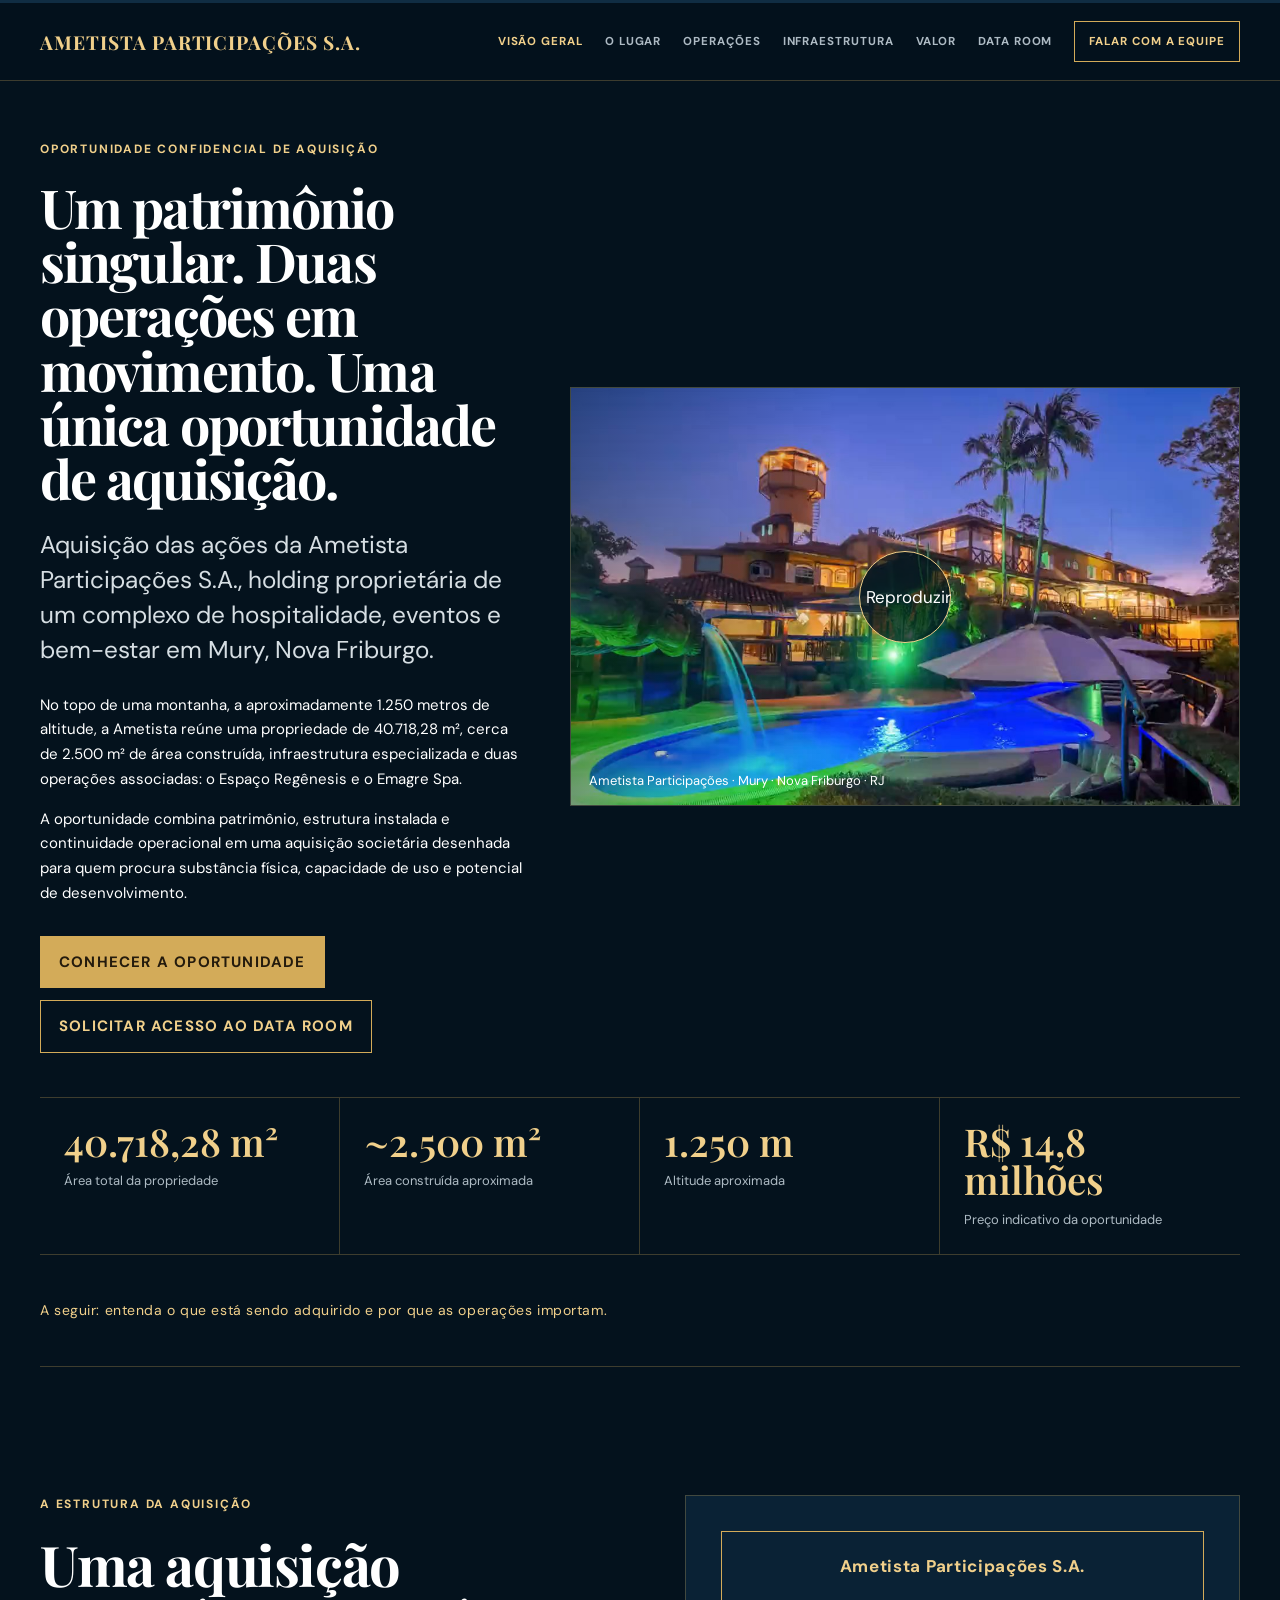
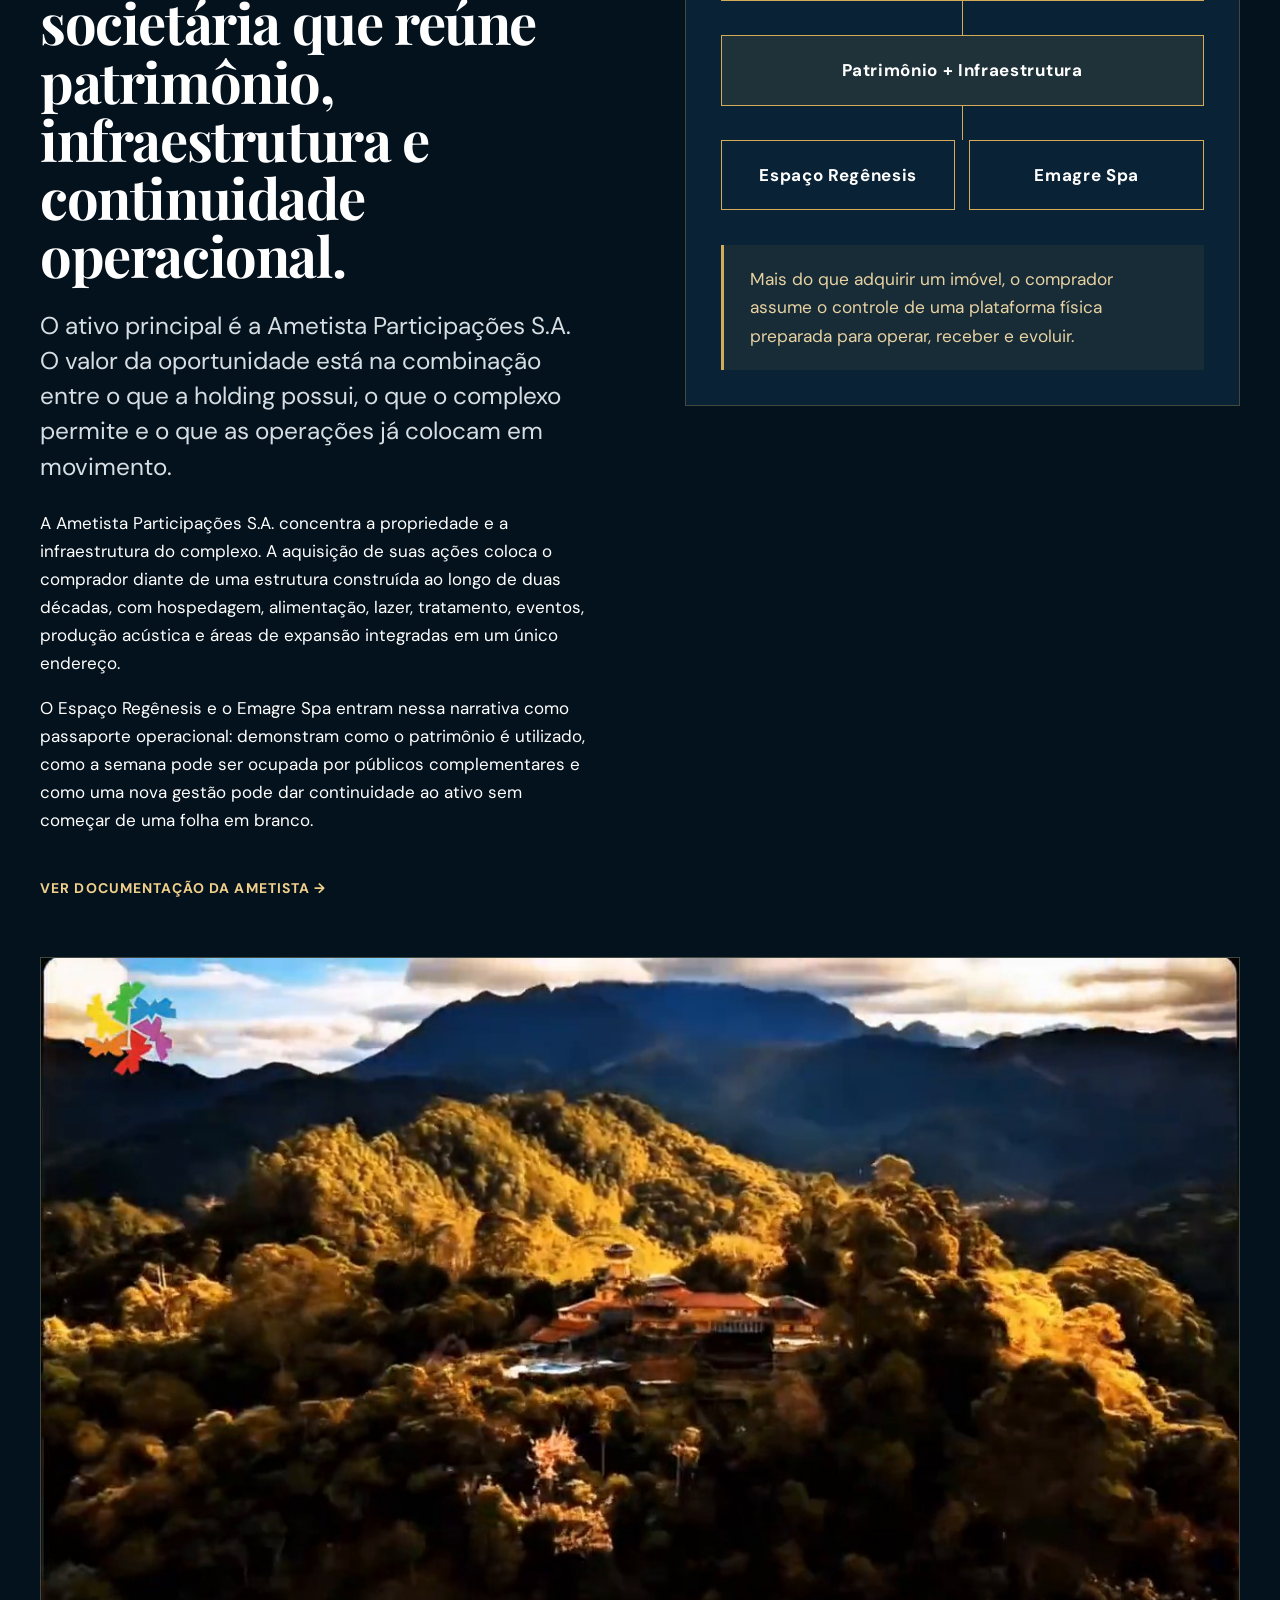
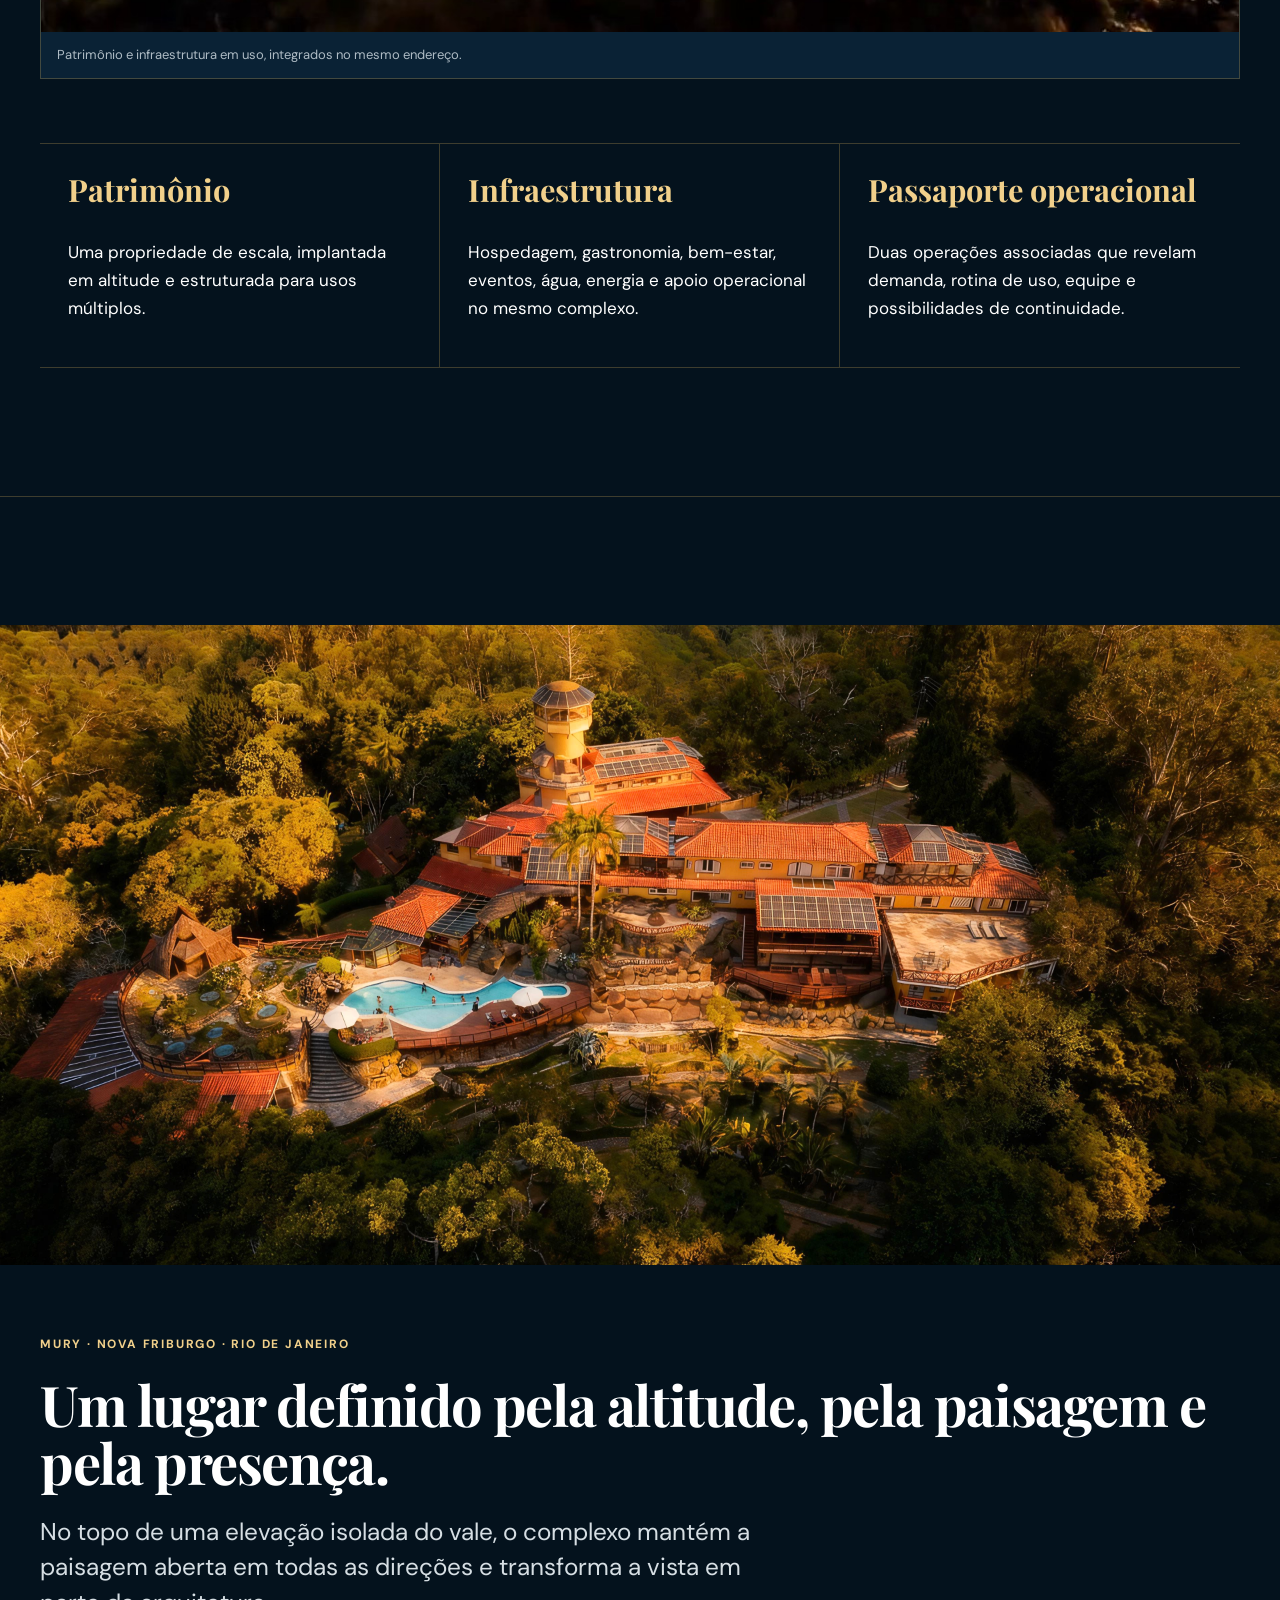
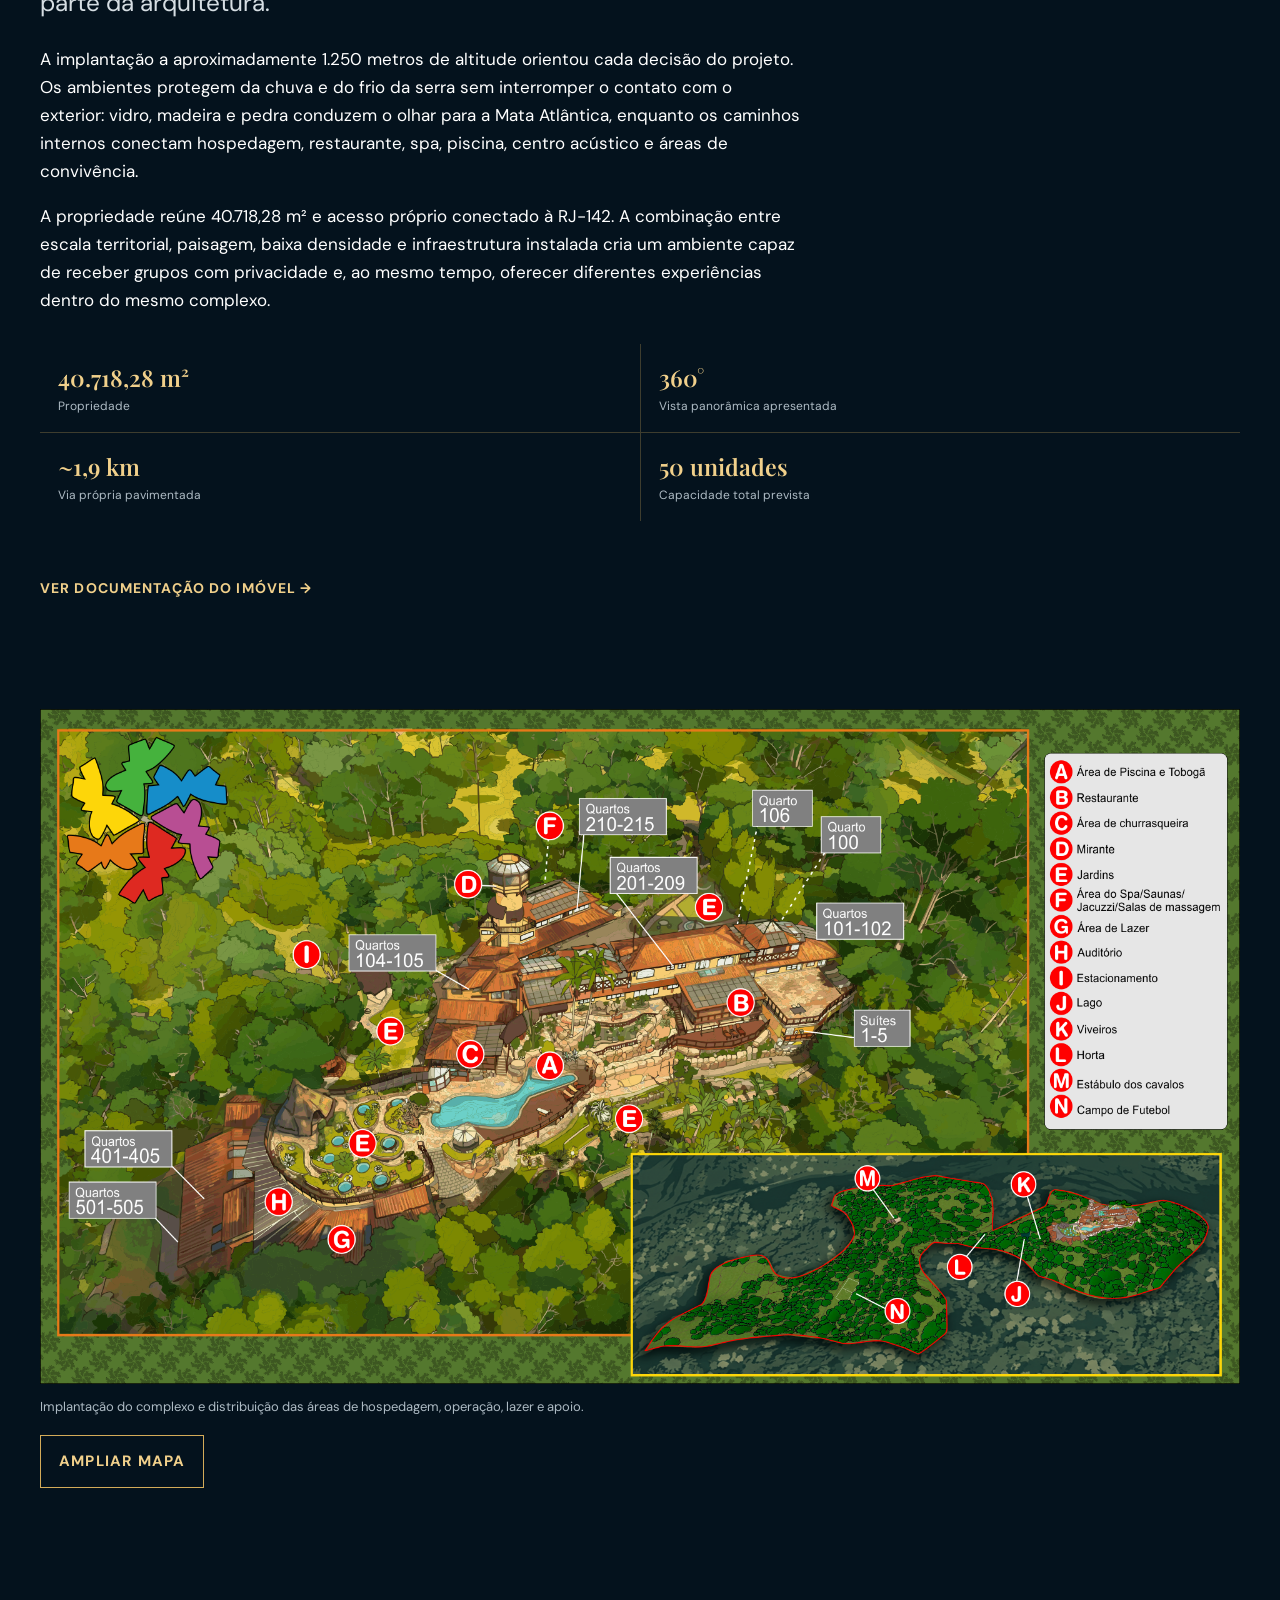
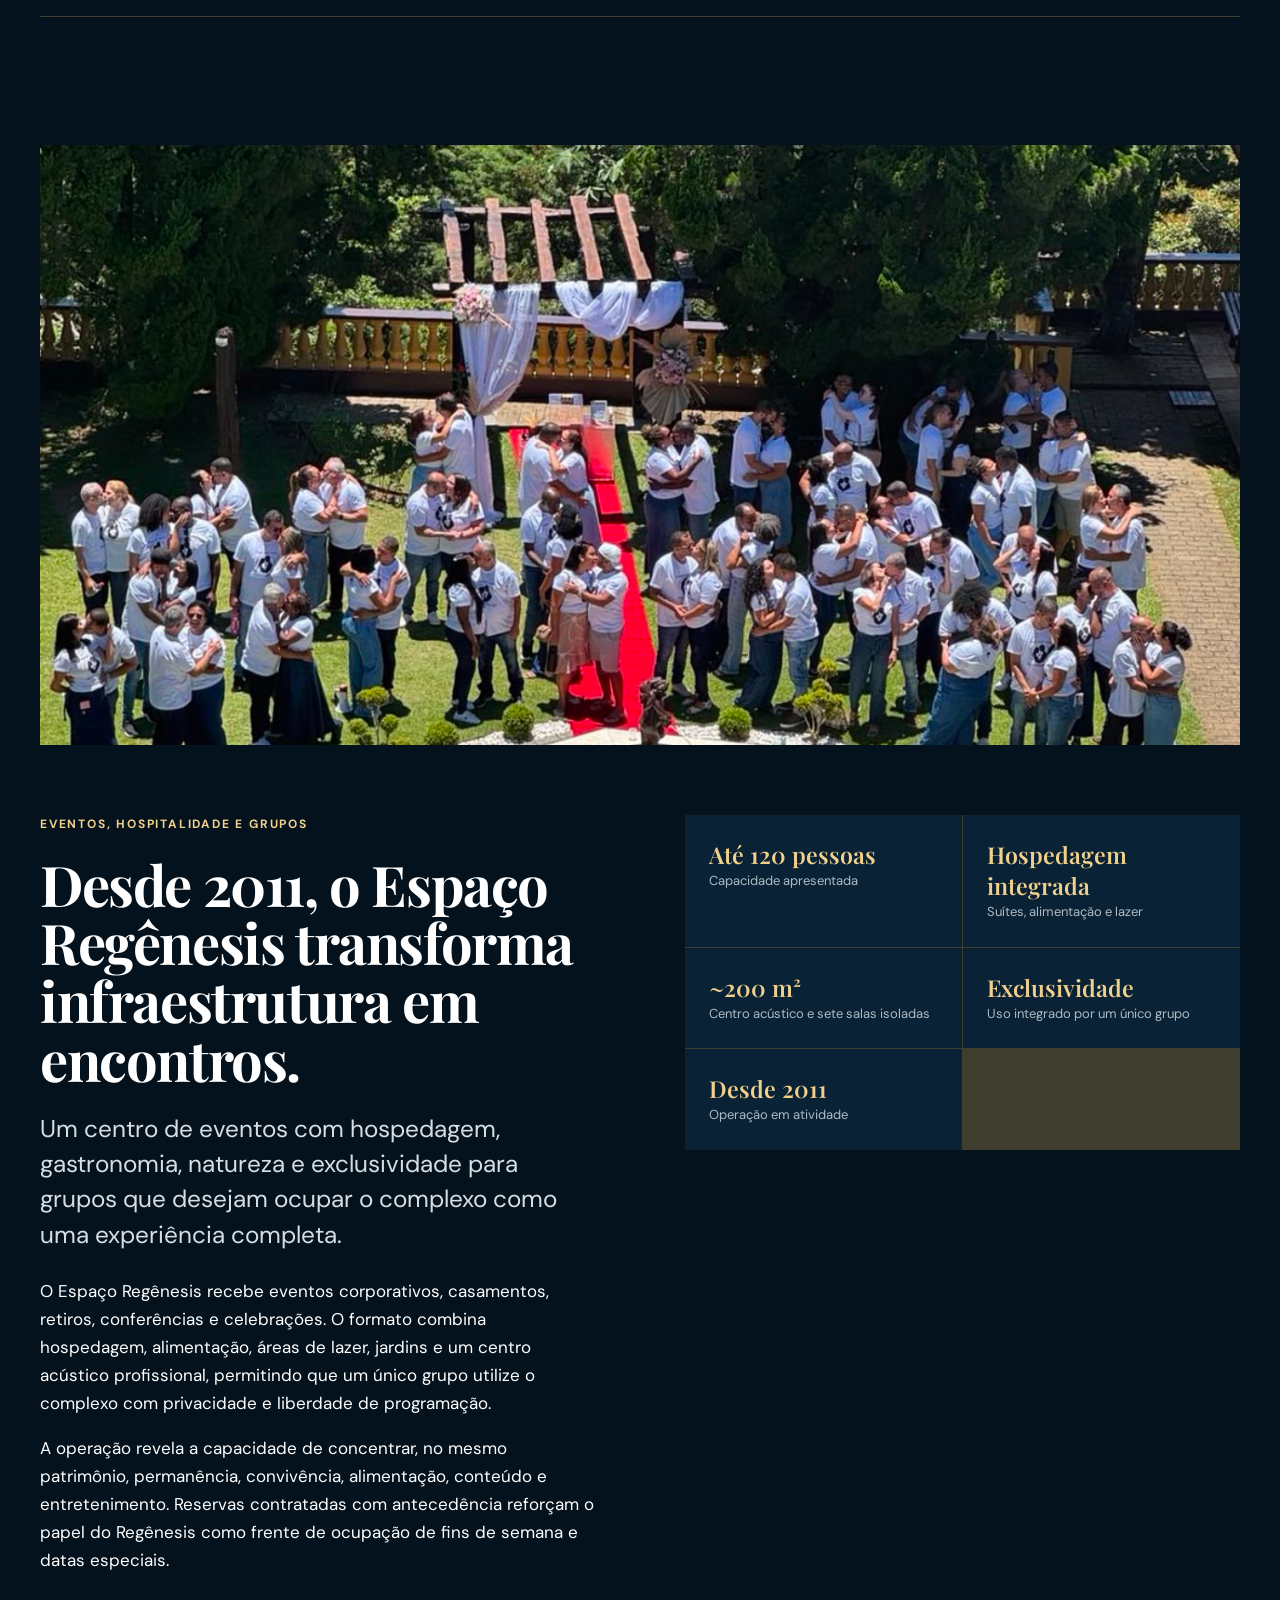
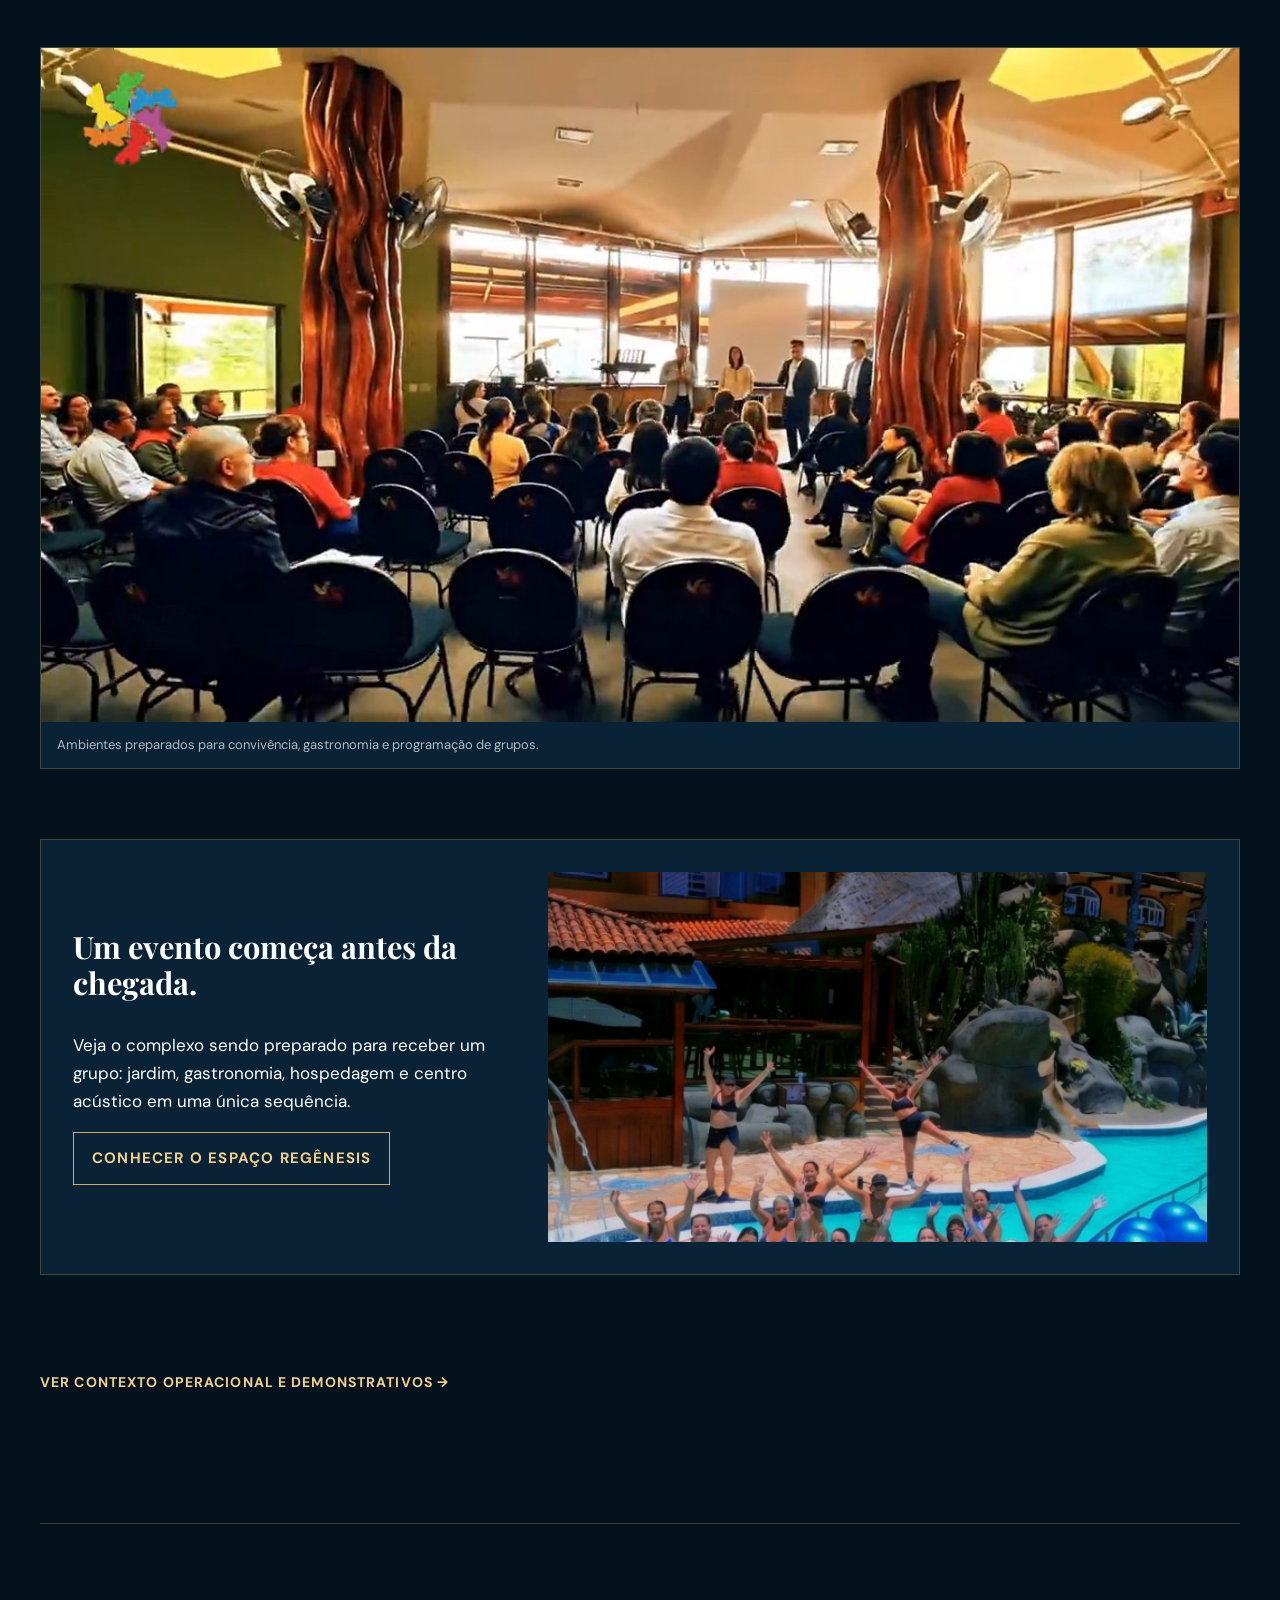
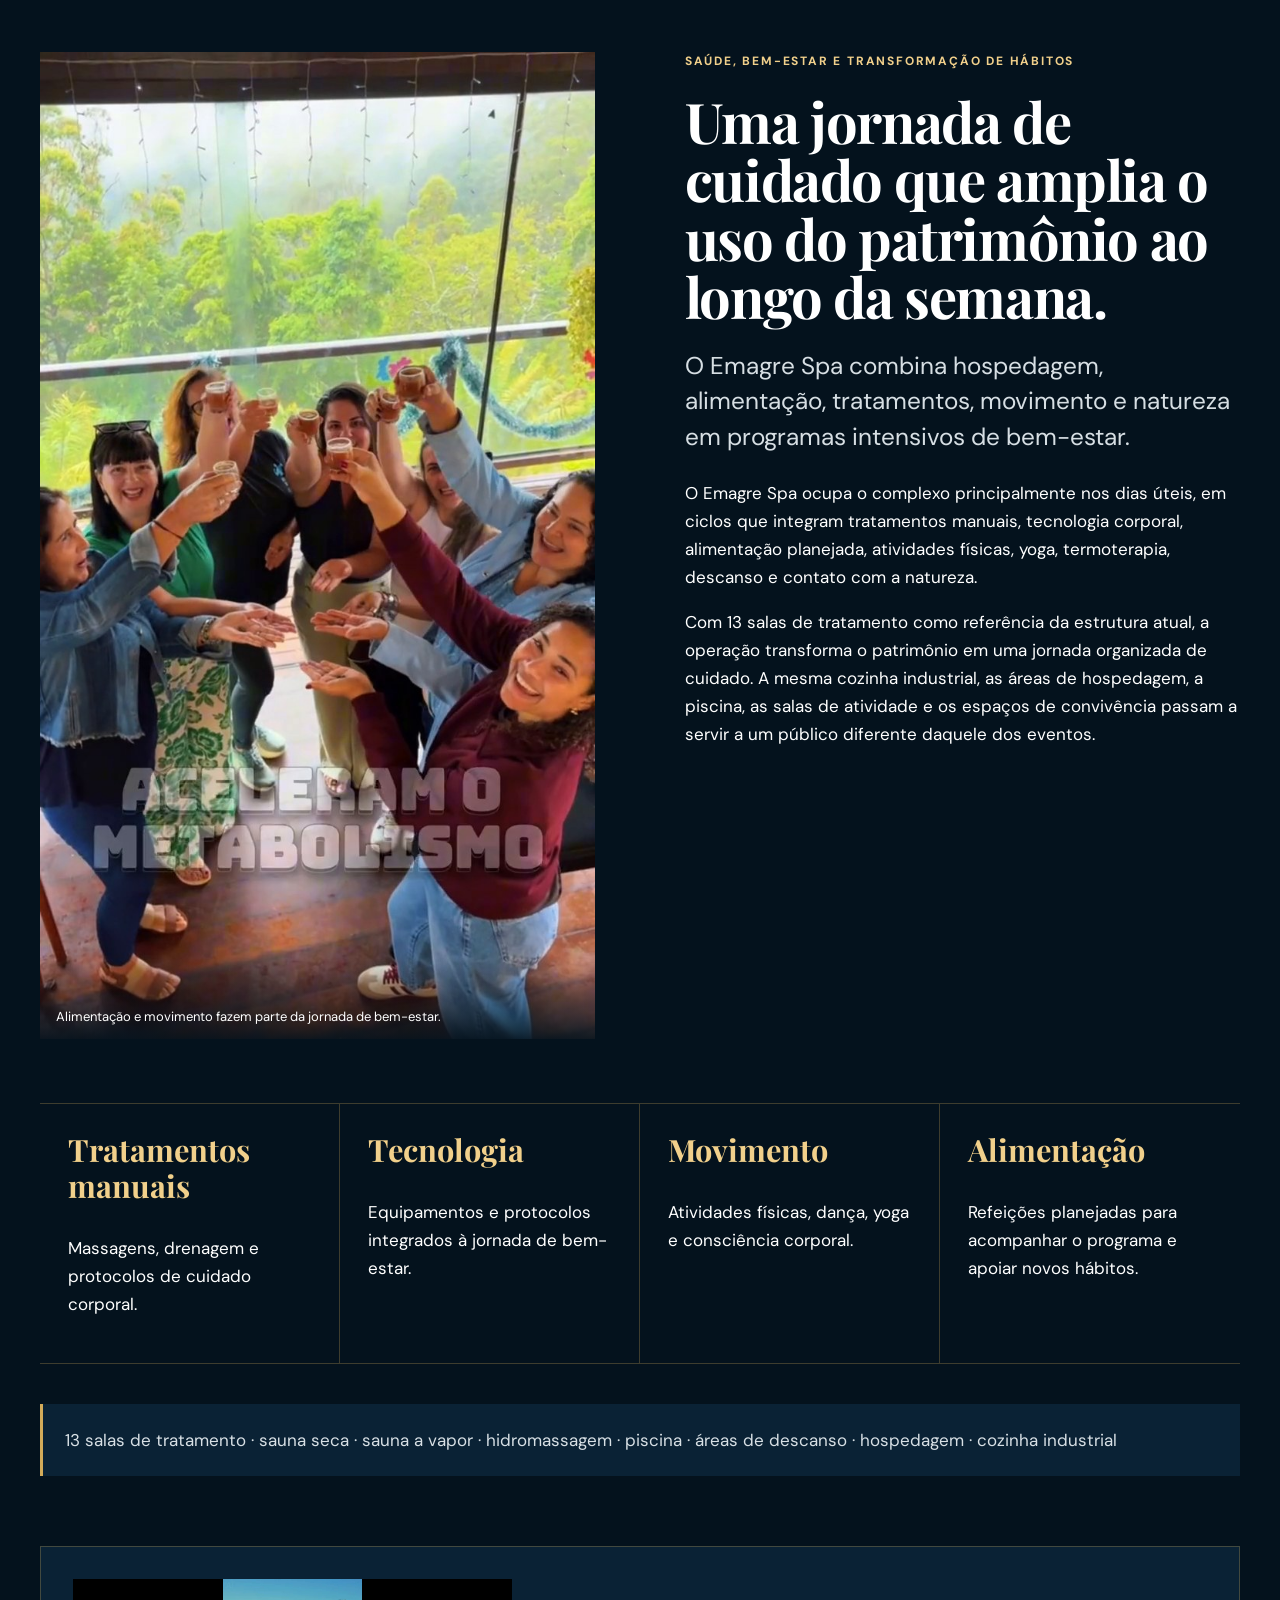
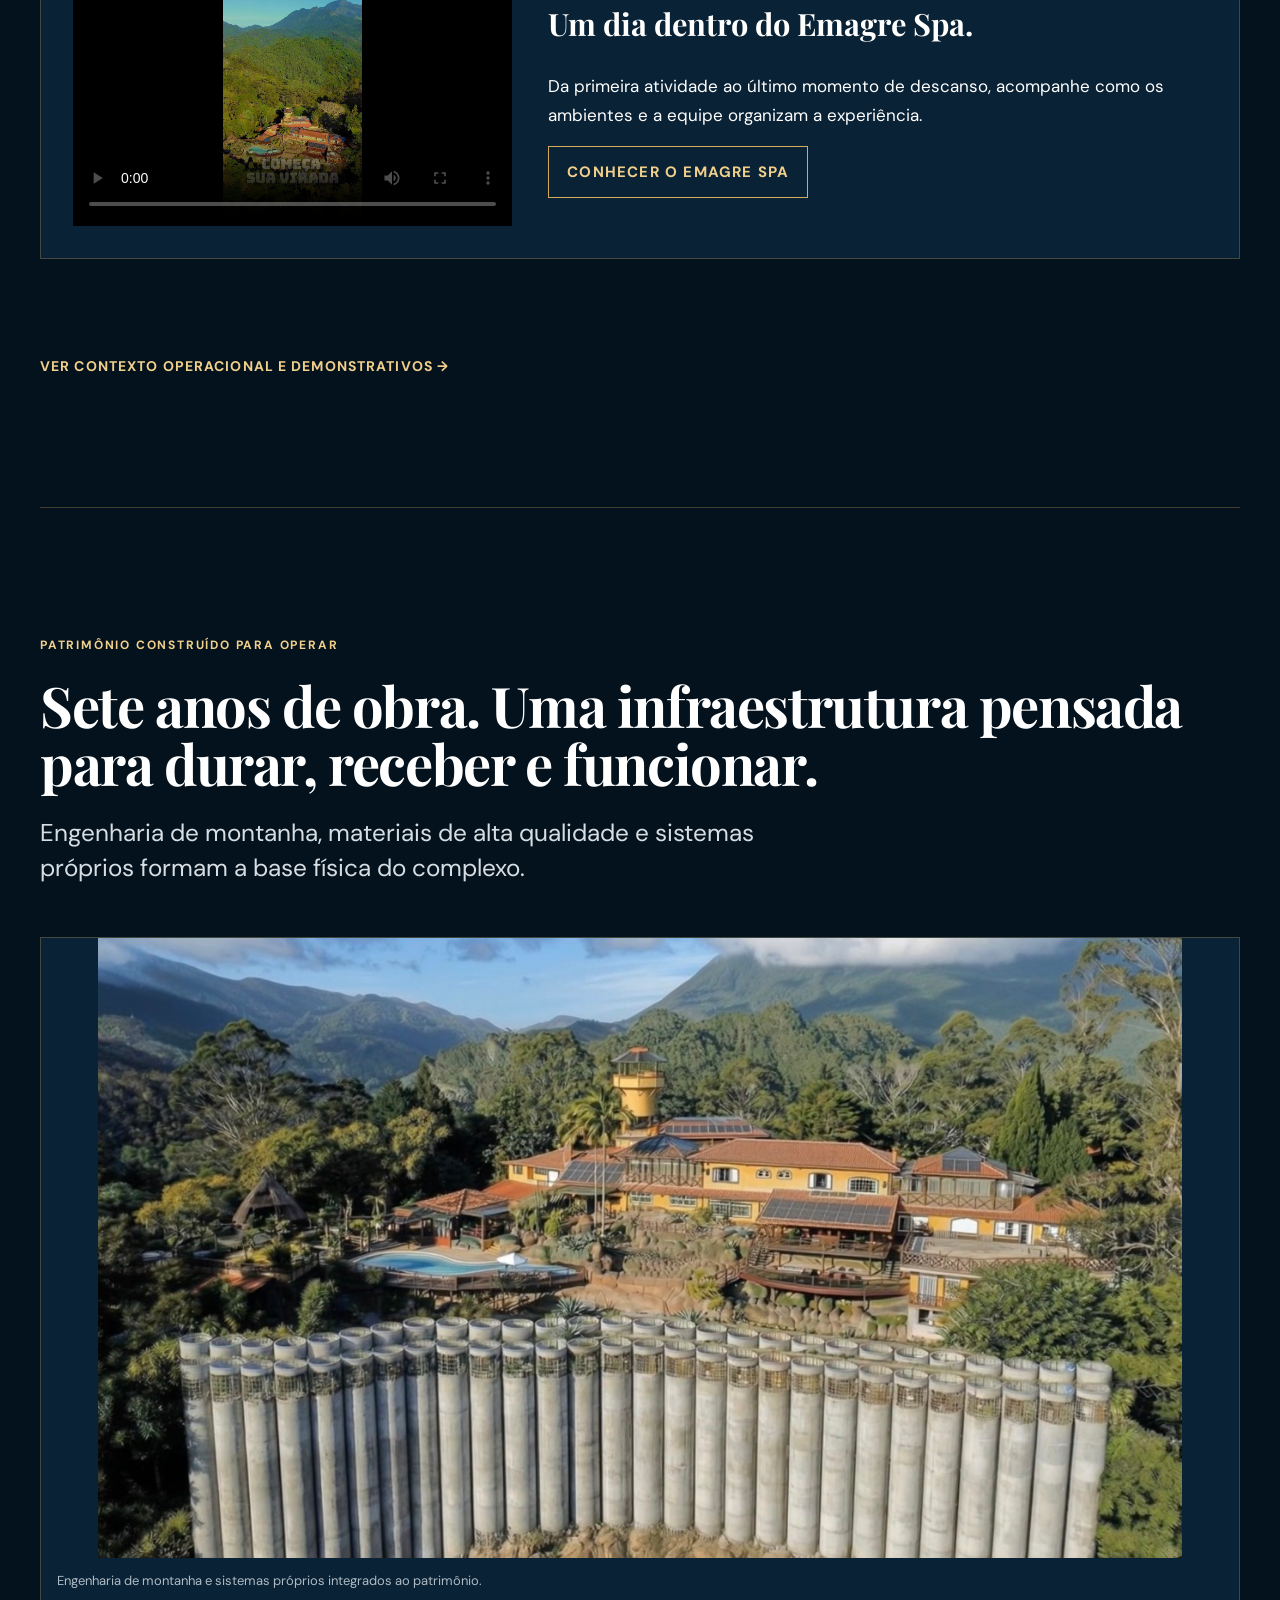
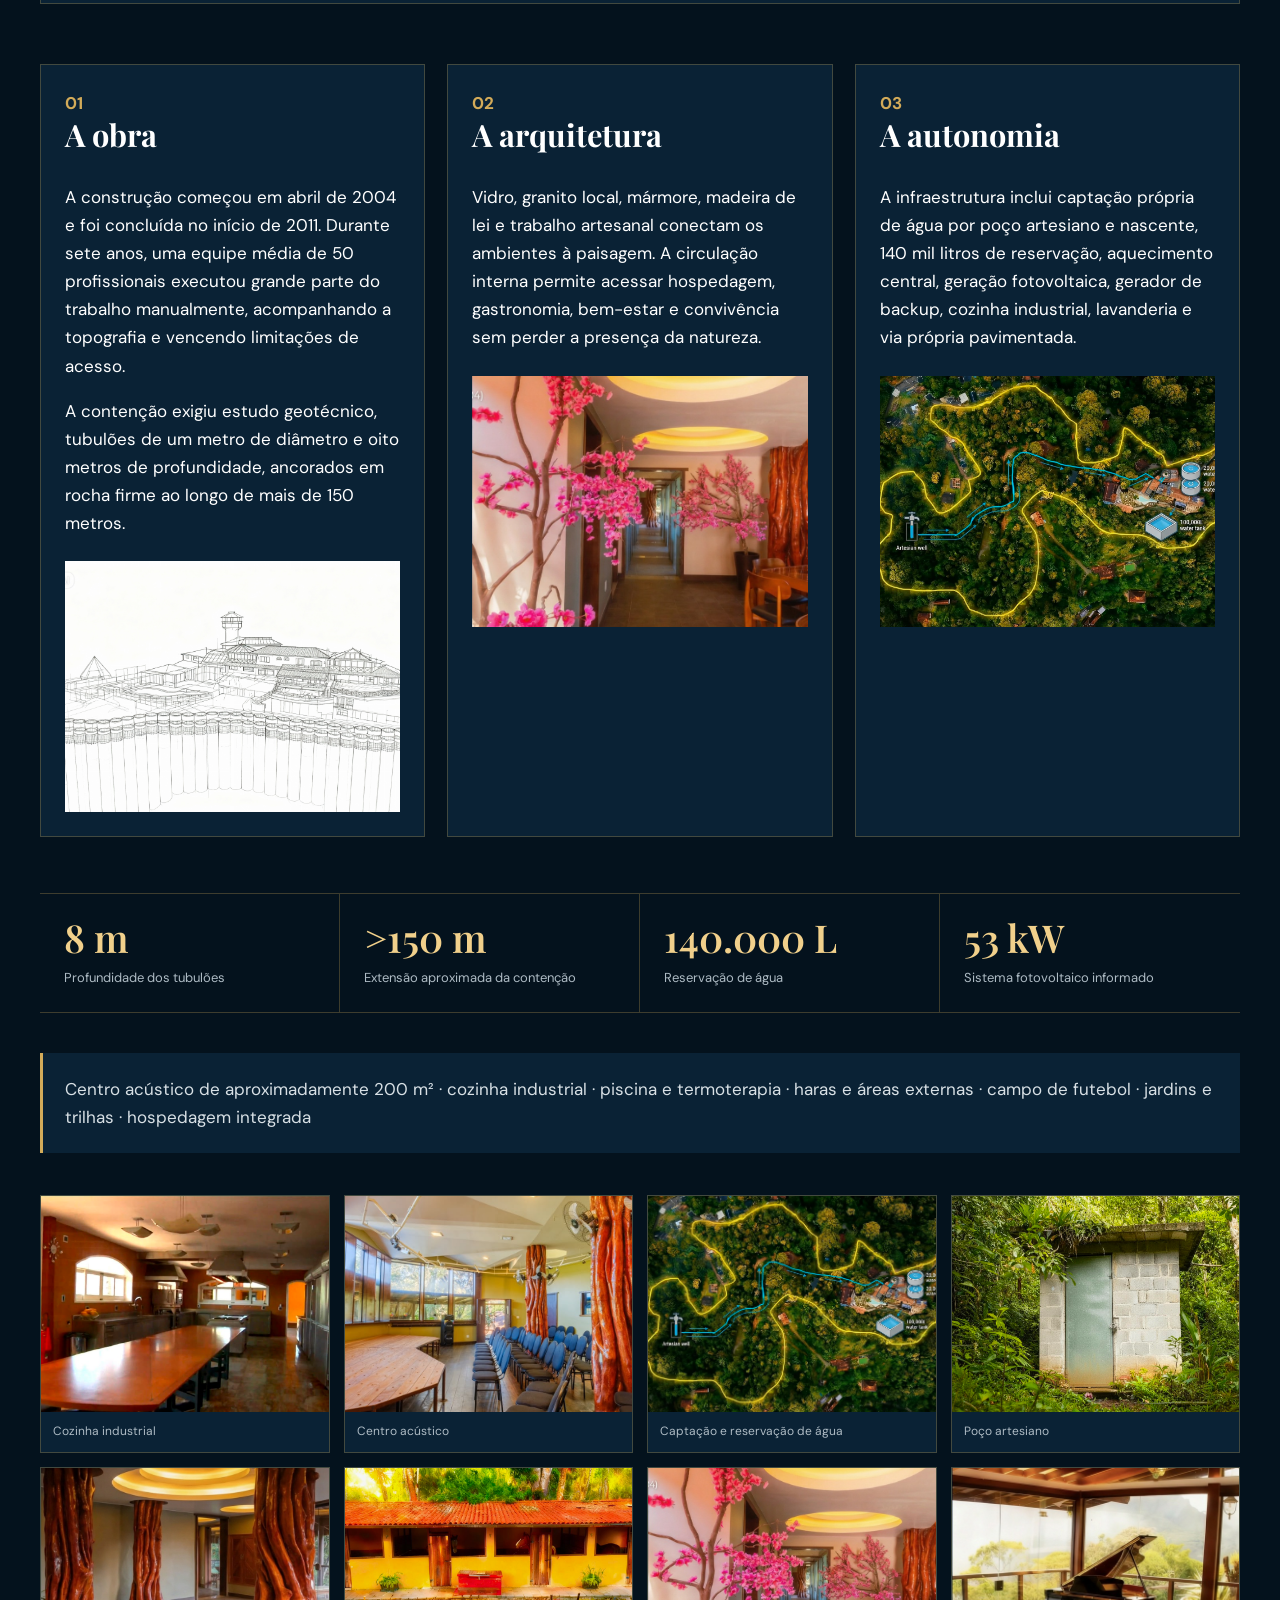
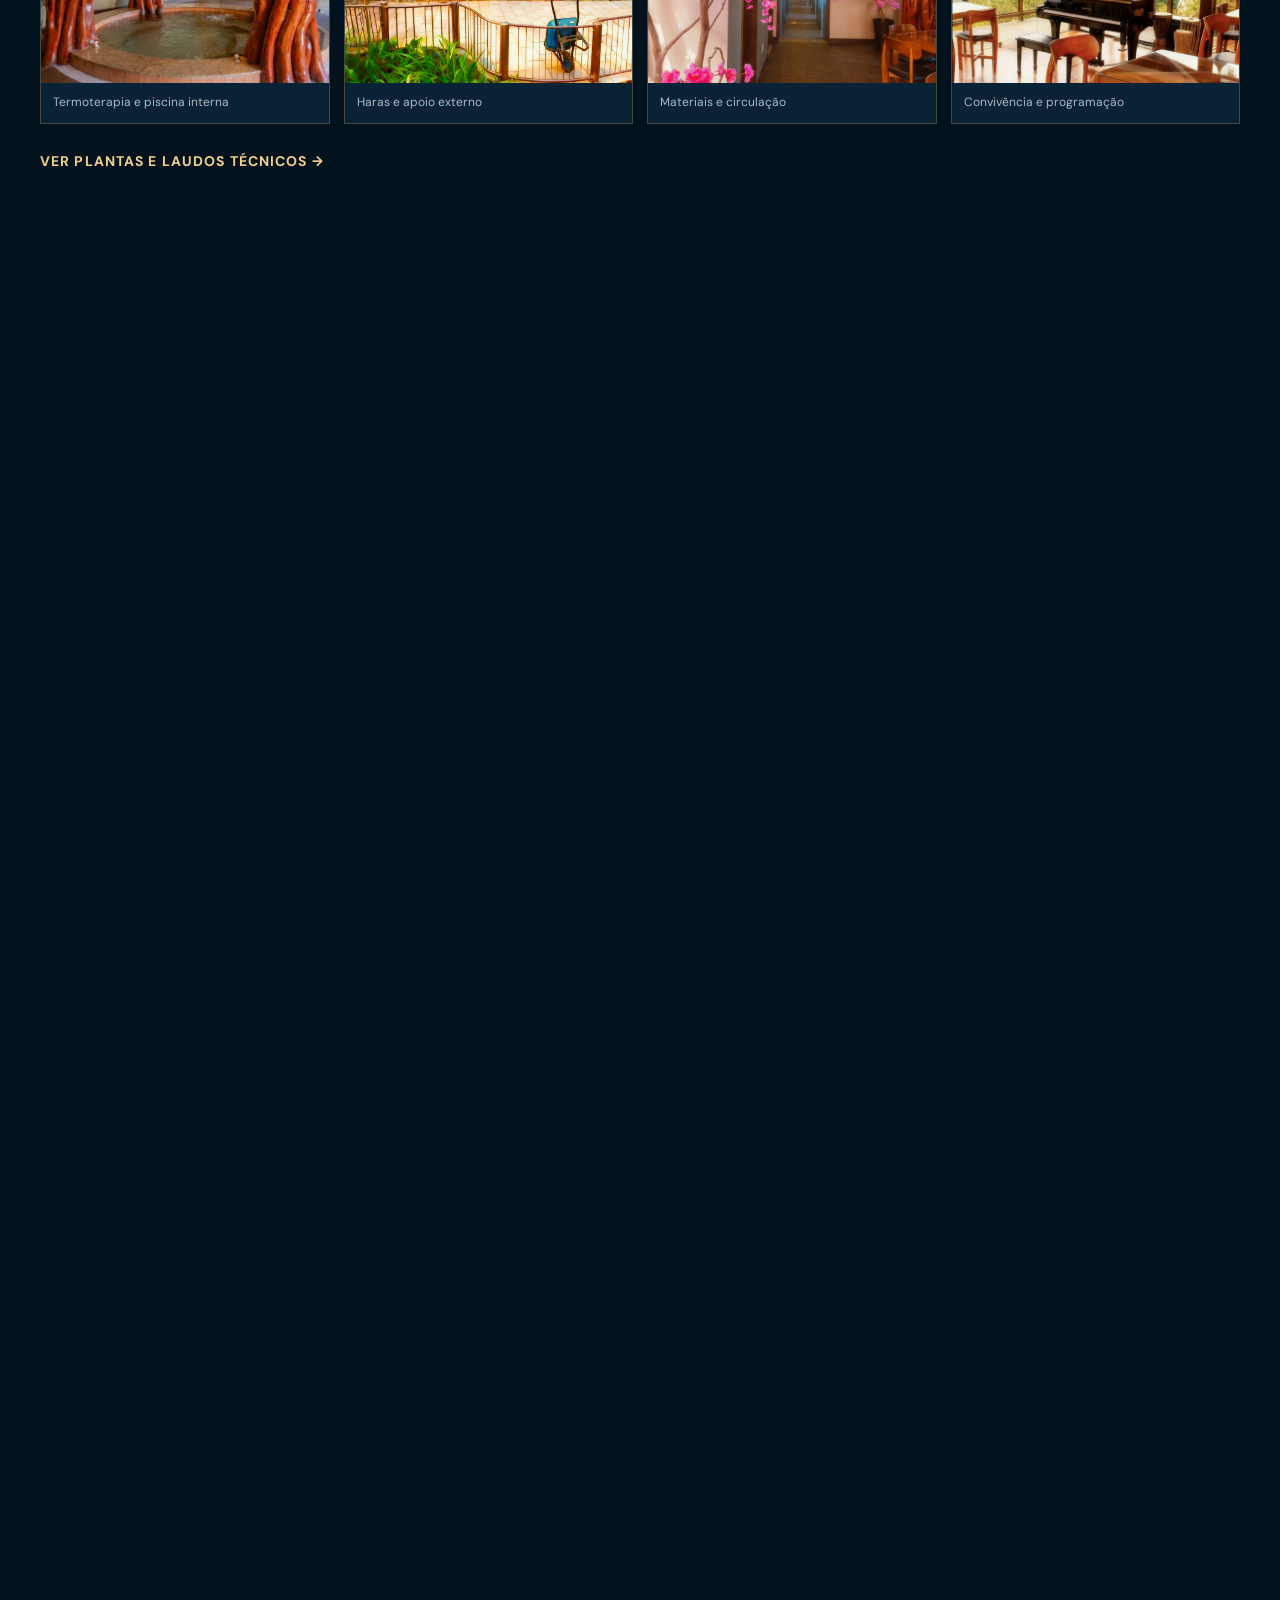
==== commit 2aac4d47: "Finaliza ajustes da auditoria do site" ====
--- a/index.html
+++ b/index.html
@@ -1,36 +1,605 @@
 <!doctype html>
-<html lang="pt-BR"><head>
-<meta charset="utf-8"><meta name="viewport" content="width=device-width,initial-scale=1">
+<html lang="pt-BR">
+<head>
+<meta charset="utf-8">
+<meta name="viewport" content="width=device-width,initial-scale=1">
 <title>Ametista Participações | Oportunidade de aquisição em Nova Friburgo</title>
 <meta name="description" content="Conheça a oportunidade de aquisição da Ametista Participações S.A.: patrimônio, infraestrutura, Espaço Regênesis e Emagre Spa em Mury, Nova Friburgo.">
-<meta name="robots" content="index,follow"><meta property="og:title" content="Ametista Participações · Oportunidade de aquisição"><meta property="og:description" content="Patrimônio, infraestrutura e operações associadas em Mury, Nova Friburgo."><meta property="og:type" content="website"><meta property="og:locale" content="pt_BR"><meta property="og:image" content="assets/apresentacao/espaco-regenesis-vista-aerea.jpeg">
-<link rel="canonical" href="https://projeto-ubira.pages.dev/"><meta property="og:url" content="https://projeto-ubira.pages.dev/"><script type="application/ld+json">{"@context":"https://schema.org","@type":"WebSite","name":"Ametista Participações S.A.","url":"https://projeto-ubira.pages.dev/","about":{"@type":"Place","name":"Complexo Ametista","address":{"@type":"PostalAddress","addressLocality":"Mury","addressRegion":"RJ","addressCountry":"BR"}}}</script>
-<link rel="icon" href="data:image/svg+xml,<svg xmlns=%22http://www.w3.org/2000/svg%22 viewBox=%220 0 100 100%22><rect width=%22100%22 height=%22100%22 fill=%22%2304121d%22/><text x=%2250%22 y=%2268%22 text-anchor=%22middle%22 font-size=%2260%22 fill=%22%23d3ab59%22>A</text></svg>"><link rel="preconnect" href="https://fonts.googleapis.com"><link rel="preconnect" href="https://fonts.gstatic.com" crossorigin><link href="https://fonts.googleapis.com/css2?family=DM+Sans:wght@400;500;600;700&family=Playfair+Display:wght@600;700&display=swap" rel="stylesheet"><link rel="stylesheet" href="v3.css?v=20260826-1">
-</head><body>
-<a class="skip" href="#conteudo">Ir para o conteúdo</a><div class="progress" aria-hidden="true"><span></span></div>
-<header class="topbar"><a class="brand" href="#visao-geral">AMETISTA PARTICIPAÇÕES S.A.</a><button class="menu" type="button" aria-expanded="false" aria-controls="nav">Menu</button><nav id="nav" aria-label="Navegação principal"><a href="#visao-geral">Visão geral</a><a href="#lugar">O lugar</a><a href="#regenesis">Operações</a><a href="#infraestrutura">Infraestrutura</a><a href="#valor">Valor</a><a href="#data-room">Data Room</a><a class="nav-cta" href="#contato">Falar com a equipe</a></nav></header>
+<meta name="robots" content="index,follow">
+<meta property="og:title" content="Ametista Participações · Oportunidade de aquisição">
+<meta property="og:description" content="Patrimônio, infraestrutura e operações associadas em Mury, Nova Friburgo.">
+<meta property="og:type" content="website">
+<meta property="og:locale" content="pt_BR">
+<meta property="og:image" content="assets/apresentacao/espaco-regenesis-vista-aerea.jpeg">
+<meta property="og:image:alt" content="Vista aérea do complexo Ametista em Mury, Nova Friburgo">
+<link rel="canonical" href="https://projeto-ubira.pages.dev/">
+<meta property="og:url" content="https://projeto-ubira.pages.dev/">
+<script type="application/ld+json">{"@context":"https://schema.org","@type":"WebSite","name":"Ametista Participações S.A.","url":"https://projeto-ubira.pages.dev/","about":{"@type":"Place","name":"Complexo Ametista","address":{"@type":"PostalAddress","addressLocality":"Mury","addressRegion":"RJ","addressCountry":"BR"}}}</script>
+<link rel="icon" href="data:image/svg+xml,<svg xmlns=%22http://www.w3.org/2000/svg%22 viewBox=%220 0 100 100%22>
+<rect width=%22100%22 height=%22100%22 fill=%22%2304121d%22/>
+<text x=%2250%22 y=%2268%22 text-anchor=%22middle%22 font-size=%2260%22 fill=%22%23d3ab59%22>A</text>
+</svg>">
+<link rel="preconnect" href="https://fonts.googleapis.com">
+<link rel="preconnect" href="https://fonts.gstatic.com" crossorigin>
+<link rel="preload" as="image" href="assets/microvideos/hero.jpg" fetchpriority="high">
+<link href="https://fonts.googleapis.com/css2?family=DM+Sans:wght@400;500;600;700&family=Playfair+Display:wght@600;700&display=swap" rel="stylesheet">
+<link rel="stylesheet" href="v3.css?v=20260901-finalization">
+</head>
+<body>
+<a class="skip" href="#conteudo">Ir para o conteúdo</a>
+<div class="progress" aria-hidden="true">
+<span>
+</span>
+</div>
+<header class="topbar">
+<a class="brand" href="#visao-geral">AMETISTA PARTICIPAÇÕES S.A.</a>
+<button class="menu" type="button" aria-expanded="false" aria-controls="nav">Menu</button>
+<nav id="nav" aria-label="Navegação principal">
+<a href="#visao-geral">Visão geral</a>
+<a href="#lugar">O lugar</a>
+<a href="#regenesis">Operações</a>
+<a href="#infraestrutura">Infraestrutura</a>
+<a href="#valor">Valor</a>
+<a href="#data-room">Data Room</a>
+<a class="nav-cta" href="#contato">Falar com a equipe</a>
+</nav>
+</header>
 <main id="conteudo">
-<section id="visao-geral" class="hero observe"><div class="hero-copy"><p class="eyebrow">Oportunidade confidencial de aquisição</p><h1>Um patrimônio singular. Duas operações em movimento. Uma única oportunidade de aquisição.</h1><p class="subhead">Aquisição das ações da Ametista Participações S.A., holding proprietária de um complexo de hospitalidade, eventos e bem-estar em Mury, Nova Friburgo.</p><p>No topo de uma montanha, a aproximadamente 1.250 metros de altitude, a Ametista reúne uma propriedade de 40.718,28 m², cerca de 2.500 m² de área construída, infraestrutura especializada e duas operações associadas: o Espaço Regênesis e o Emagre Spa.</p><p>A oportunidade combina patrimônio, estrutura instalada e continuidade operacional em uma aquisição societária desenhada para quem procura substância física, capacidade de uso e potencial de desenvolvimento.</p><div class="actions"><a class="button primary" href="#oportunidade">Conhecer a oportunidade</a><button class="button secondary request-access" type="button">Solicitar acesso ao Data Room</button></div></div><figure class="hero-media"><video class="ambient-video" muted loop playsinline preload="none" poster="assets/microvideos/hero.jpg" aria-label="Vista aérea do complexo Ametista"><source data-src="assets/microvideos/hero.mp4" type="video/mp4"></video><button class="media-toggle" type="button" aria-label="Reproduzir vídeo">Reproduzir</button><figcaption>Ametista Participações · Mury · Nova Friburgo · RJ</figcaption></figure><div class="hero-stats stats"><div><strong>40.718,28 m²</strong><span>Área total da propriedade</span></div><div><strong>~2.500 m²</strong><span>Área construída aproximada</span></div><div><strong>1.250 m</strong><span>Altitude aproximada</span></div><div><strong>R$ 14,8 milhões</strong><span>Preço indicativo da oportunidade</span></div></div><p class="next">A seguir: entenda o que está sendo adquirido e por que as operações importam.</p></section>
-
-<section id="oportunidade" class="section observe"><div class="split"><div><p class="eyebrow">A estrutura da aquisição</p><h2>Uma aquisição societária que reúne patrimônio, infraestrutura e continuidade operacional.</h2><p class="subhead">O ativo principal é a Ametista Participações S.A. O valor da oportunidade está na combinação entre o que a holding possui, o que o complexo permite e o que as operações já colocam em movimento.</p><p>A Ametista Participações S.A. concentra a propriedade e a infraestrutura do complexo. A aquisição de suas ações coloca o comprador diante de uma estrutura construída ao longo de duas décadas, com hospedagem, alimentação, lazer, tratamento, eventos, produção acústica e áreas de expansão integradas em um único endereço.</p><p>O Espaço Regênesis e o Emagre Spa entram nessa narrativa como passaporte operacional: demonstram como o patrimônio é utilizado, como a semana pode ser ocupada por públicos complementares e como uma nova gestão pode dar continuidade ao ativo sem começar de uma folha em branco.</p><a class="text-link request-access" href="data-room.html#societario">Ver documentação da Ametista →</a></div><div class="ecosystem"><div class="eco-node top">Ametista Participações S.A.</div><span></span><div class="eco-node middle">Patrimônio + Infraestrutura</div><span></span><div class="eco-bottom"><div class="eco-node">Espaço Regênesis</div><div class="eco-node">Emagre Spa</div></div><blockquote>Mais do que adquirir um imóvel, o comprador assume o controle de uma plataforma física preparada para operar, receber e evoluir.</blockquote></div></div><figure class="section-loop"><video class="micro-loop" muted loop playsinline preload="none" poster="assets/microvideos/oportunidade.jpg" aria-label="Arquitetura e ambientes externos do complexo"><source data-src="assets/microvideos/oportunidade.mp4" type="video/mp4"></video><figcaption>Patrimônio e infraestrutura em uso, integrados no mesmo endereço.</figcaption></figure><div class="pillars"><article><h3>Patrimônio</h3><p>Uma propriedade de escala, implantada em altitude e estruturada para usos múltiplos.</p></article><article><h3>Infraestrutura</h3><p>Hospedagem, gastronomia, bem-estar, eventos, água, energia e apoio operacional no mesmo complexo.</p></article><article><h3>Passaporte operacional</h3><p>Duas operações associadas que revelam demanda, rotina de uso, equipe e possibilidades de continuidade.</p></article></div></section>
-
-<section id="lugar" class="section place observe"><figure class="panorama video-panorama"><video class="micro-loop" muted loop playsinline preload="none" poster="assets/microvideos/lugar.jpg" aria-label="Caminhos, jardins e paisagem do complexo"><source data-src="assets/microvideos/lugar.mp4" type="video/mp4"></video><figcaption>A paisagem e os caminhos internos conduzem a experiência pelo complexo.</figcaption></figure><div class="split place-copy"><div><p class="eyebrow">Mury · Nova Friburgo · Rio de Janeiro</p><h2>Um lugar definido pela altitude, pela paisagem e pela presença.</h2><p class="subhead">No topo de uma elevação isolada do vale, o complexo mantém a paisagem aberta em todas as direções e transforma a vista em parte da arquitetura.</p><p>A implantação a aproximadamente 1.250 metros de altitude orientou cada decisão do projeto. Os ambientes protegem da chuva e do frio da serra sem interromper o contato com o exterior: vidro, madeira e pedra conduzem o olhar para a Mata Atlântica, enquanto os caminhos internos conectam hospedagem, restaurante, spa, piscina, centro acústico e áreas de convivência.</p><p>A propriedade reúne 40.718,28 m² e acesso próprio conectado à RJ-142. A combinação entre escala territorial, paisagem, baixa densidade e infraestrutura instalada cria um ambiente capaz de receber grupos com privacidade e, ao mesmo tempo, oferecer diferentes experiências dentro do mesmo complexo.</p><div class="mini-stats"><b>40.718,28 m²<small>Propriedade</small></b><b>360°<small>Vista panorâmica apresentada</small></b><b>~1,9 km<small>Via própria pavimentada</small></b><b>50 unidades<small>Capacidade total prevista</small></b></div><a class="text-link request-access" href="data-room.html#imovel">Ver documentação do imóvel →</a></div><figure class="map"><img src="assets/mapas/mapa-completo-regenesis.png" loading="lazy" width="1920" height="1080" alt="Mapa ilustrado da implantação e distribuição das áreas do complexo."><figcaption>Implantação do complexo e distribuição das áreas de hospedagem, operação, lazer e apoio.</figcaption><button class="button secondary expand-map" type="button">Ampliar mapa</button></figure></div></section>
-
-<section id="regenesis" class="section operation observe"><figure class="wide-photo"><img src="assets/dossie-real/evento-regenesis-hd.jpg?v=20260824-2" loading="lazy" width="1290" height="1596" alt="Evento ao ar livre no jardim do Espaço Regênesis, com convidados reunidos ao redor do corredor central."></figure><div class="split"><div><p class="eyebrow">Eventos, hospitalidade e grupos</p><h2>Desde 2011, o Espaço Regênesis transforma infraestrutura em encontros.</h2><p class="subhead">Um centro de eventos com hospedagem, gastronomia, natureza e exclusividade para grupos que desejam ocupar o complexo como uma experiência completa.</p><p>O Espaço Regênesis recebe eventos corporativos, casamentos, retiros, conferências e celebrações. O formato combina hospedagem, alimentação, áreas de lazer, jardins e um centro acústico profissional, permitindo que um único grupo utilize o complexo com privacidade e liberdade de programação.</p><p>A operação revela a capacidade de concentrar, no mesmo patrimônio, permanência, convivência, alimentação, conteúdo e entretenimento. Reservas contratadas com antecedência reforçam o papel do Regênesis como frente de ocupação de fins de semana e datas especiais.</p></div><div class="proofs"><article><strong>Até 120 pessoas</strong><span>Capacidade apresentada</span></article><article><strong>Hospedagem integrada</strong><span>Suítes, alimentação e lazer</span></article><article><strong>~200 m²</strong><span>Centro acústico e sete salas isoladas</span></article><article><strong>Exclusividade</strong><span>Uso integrado por um único grupo</span></article><article><strong>Desde 2011</strong><span>Operação em atividade</span></article></div></div><figure class="section-loop"><video class="micro-loop" muted loop playsinline preload="none" poster="assets/microvideos/regenesis.jpg" aria-label="Restaurante e piano preparados para receber grupos"><source data-src="assets/microvideos/regenesis.mp4" type="video/mp4"></video><figcaption>Ambientes preparados para convivência, gastronomia e programação de grupos.</figcaption></figure><div class="media-story"><div><h3>Um evento começa antes da chegada.</h3><p>Veja o complexo sendo preparado para receber um grupo: jardim, gastronomia, hospedagem e centro acústico em uma única sequência.</p><a class="button secondary" href="https://xn--espaoregenises-jjb.com/" target="_blank" rel="noopener">Conhecer o Espaço Regênesis</a></div><img src="assets/dossie-real/complexo-piscina-evento.jpg" loading="lazy" alt="Complexo Regênesis preparado para receber grupos"></div><a class="text-link request-access" href="data-room.html#financeiro">Ver contexto operacional e demonstrativos →</a></section>
-
-<section id="emagre" class="section operation observe"><div class="split media-first"><figure class="feature-photo video-feature"><video class="micro-loop" muted loop playsinline preload="none" poster="assets/microvideos/emagre.jpg" aria-label="Alimentação, movimento e atividades do Emagre Spa"><source data-src="assets/microvideos/emagre.mp4" type="video/mp4"></video><figcaption>Alimentação e movimento fazem parte da jornada de bem-estar.</figcaption></figure><div><p class="eyebrow">Saúde, bem-estar e transformação de hábitos</p><h2>Uma jornada de cuidado que amplia o uso do patrimônio ao longo da semana.</h2><p class="subhead">O Emagre Spa combina hospedagem, alimentação, tratamentos, movimento e natureza em programas intensivos de bem-estar.</p><p>O Emagre Spa ocupa o complexo principalmente nos dias úteis, em ciclos que integram tratamentos manuais, tecnologia corporal, alimentação planejada, atividades físicas, yoga, termoterapia, descanso e contato com a natureza.</p><p>Com 13 salas de tratamento como referência da estrutura atual, a operação transforma o patrimônio em uma jornada organizada de cuidado. A mesma cozinha industrial, as áreas de hospedagem, a piscina, as salas de atividade e os espaços de convivência passam a servir a um público diferente daquele dos eventos.</p></div></div><div class="pillars four"><article><h3>Tratamentos manuais</h3><p>Massagens, drenagem e protocolos de cuidado corporal.</p></article><article><h3>Tecnologia</h3><p>Equipamentos e protocolos integrados à jornada de bem-estar.</p></article><article><h3>Movimento</h3><p>Atividades físicas, dança, yoga e consciência corporal.</p></article><article><h3>Alimentação</h3><p>Refeições planejadas para acompanhar o programa e apoiar novos hábitos.</p></article></div><p class="infra-line">13 salas de tratamento · sauna seca · sauna a vapor · hidromassagem · piscina · áreas de descanso · hospedagem · cozinha industrial</p><div class="video-card"><video controls playsinline preload="none" poster="assets/videos/emagre-experiencia-completa.jpg"><source data-src="assets/videos/emagre-experiencia-completa.mp4" type="video/mp4"></video><div><h3>Um dia dentro do Emagre Spa.</h3><p>Da primeira atividade ao último momento de descanso, acompanhe como os ambientes e a equipe organizam a experiência.</p><a class="button secondary" href="https://emagre.com/" target="_blank" rel="noopener">Conhecer o Emagre Spa</a></div></div><a class="text-link request-access" href="data-room.html#financeiro">Ver contexto operacional e demonstrativos →</a></section>
-
-<section id="infraestrutura" class="section observe"><p class="eyebrow">Patrimônio construído para operar</p><h2>Sete anos de obra. Uma infraestrutura pensada para durar, receber e funcionar.</h2><p class="subhead">Engenharia de montanha, materiais de alta qualidade e sistemas próprios formam a base física do complexo.</p><figure class="section-loop"><video class="micro-loop" muted loop playsinline preload="none" poster="assets/microvideos/infraestrutura.jpg" aria-label="Água, jardins e infraestrutura integrada à paisagem"><source data-src="assets/microvideos/infraestrutura.mp4" type="video/mp4"></video><figcaption>Água, paisagismo e sistemas próprios compõem a infraestrutura instalada.</figcaption></figure><div class="acts"><article><span>01</span><h3>A obra</h3><p>A construção começou em abril de 2004 e foi concluída no início de 2011. Durante sete anos, uma equipe média de 50 profissionais executou grande parte do trabalho manualmente, acompanhando a topografia e vencendo limitações de acesso.</p><p>A contenção exigiu estudo geotécnico, tubulões de um metro de diâmetro e oito metros de profundidade, ancorados em rocha firme ao longo de mais de 150 metros.</p><img src="assets/engenharia/desenho-tecnico-contencao.jpeg" loading="lazy" alt="Desenho técnico da implantação e do sistema de contenção do complexo."></article><article><span>02</span><h3>A arquitetura</h3><p>Vidro, granito local, mármore, madeira de lei e trabalho artesanal conectam os ambientes à paisagem. A circulação interna permite acessar hospedagem, gastronomia, bem-estar e convivência sem perder a presença da natureza.</p><img src="assets/dossie-real/corredor-spa.jpg" loading="lazy" alt="Circulação interna com madeira, vidro e relação com a paisagem"></article><article><span>03</span><h3>A autonomia</h3><p>A infraestrutura inclui captação própria de água por poço artesiano e nascente, 140 mil litros de reservação, aquecimento central, geração fotovoltaica, gerador de backup, cozinha industrial, lavanderia e via própria pavimentada.</p><img src="assets/engenharia/mapa-sistema-hidrico.jpeg" loading="lazy" alt="Mapa do sistema de captação e reservação de água do complexo"></article></div><div class="stats engineering"><div><strong>8 m</strong><span>Profundidade dos tubulões</span></div><div><strong>&gt;150 m</strong><span>Extensão aproximada da contenção</span></div><div><strong>140.000 L</strong><span>Reservação de água</span></div><div><strong>53 kW</strong><span>Sistema fotovoltaico informado</span></div></div><p class="infra-line">Centro acústico de aproximadamente 200 m² · cozinha industrial · piscina e termoterapia · haras e áreas externas · campo de futebol · jardins e trilhas · hospedagem integrada</p><a class="text-link request-access" href="data-room.html#historia">Ver plantas e laudos técnicos →</a></section>
-
-<section id="valor" class="section value observe"><p class="eyebrow">Patrimônio instalado · Preço indicativo</p><h2>R$ 14,8 milhões por uma estrutura cuja referência de reposição apresentada supera R$ 38 milhões.</h2><p class="subhead">A diferença entre o preço indicativo e a referência de reposição traduz o tempo, a engenharia e a infraestrutura já incorporados ao patrimônio.</p><div class="value-compare"><div><span>Preço indicativo</span><strong>R$ 14,8 milhões</strong></div><div><span>Referência de reposição</span><strong>Superior a R$ 38 milhões</strong></div></div><figure class="section-loop compact-loop"><video class="micro-loop" muted loop playsinline preload="none" poster="assets/microvideos/valor.jpg" aria-label="Vista aérea do patrimônio e das edificações"><source data-src="assets/microvideos/valor.mp4" type="video/mp4"></video><figcaption>Escala patrimonial e edificações já incorporadas ao complexo.</figcaption></figure><blockquote>Diferença superior a 60% em relação à referência de reposição apresentada. Avaliações, metodologia e documentação de suporte estão disponíveis no Data Room.</blockquote><div class="table-wrap"><table><caption>Projeções gerenciais consolidadas apresentadas</caption><thead><tr><th>Ano</th><th>Faturamento</th><th>Lucro líquido</th><th>Margem líquida aproximada</th></tr></thead><tbody><tr><th>2025</th><td>R$ 4,20 milhões</td><td>R$ 1,28 milhão</td><td>30%</td></tr><tr><th>2026</th><td>R$ 4,80 milhões</td><td>R$ 1,80 milhão</td><td>37,5%</td></tr><tr><th>2027</th><td>R$ 5,42 milhões</td><td>R$ 2,33 milhões</td><td>43%</td></tr></tbody></table></div><p class="note">Valores apresentados como projeções gerenciais do conjunto operacional. Resultados futuros dependem de execução, mercado e decisões da nova gestão.</p><blockquote>O valor da oportunidade não está em uma única cifra. Está na combinação entre terra, construção, sistemas, capacidade de hospedagem, infraestrutura especializada e operações já estruturadas.</blockquote><div class="actions"><button class="button primary request-access" type="button">Solicitar acesso aos demonstrativos</button><a class="button secondary" href="#contato">Falar com a equipe</a></div></section>
-
-<section id="continuidade" class="section observe"><div class="split"><div><p class="eyebrow">Uma base pronta para continuar</p><h2>O próximo ciclo parte de infraestrutura, operação e projetos já existentes.</h2><p class="subhead">A oportunidade oferece caminhos de continuidade sem exigir que o comprador reconstrua o patrimônio ou descubra sozinho sua vocação.</p><p>A aquisição coloca a nova gestão diante de uma plataforma pronta para receber grupos, programas de bem-estar e novas propostas de hospitalidade. O Espaço Regênesis e o Emagre Spa demonstram duas formas complementares de ativar a mesma infraestrutura; o projeto aprovado de ampliação e a estrutura atual do spa ampliam as possibilidades de ocupação e receita.</p><p>O valor do próximo ciclo estará na capacidade de escolher prioridades: fortalecer eventos, expandir programas de bem-estar, desenvolver novas experiências, aprimorar canais comerciais e utilizar a área aprovada de hospedagem de acordo com a estratégia do comprador.</p></div><figure class="continuity-media"><video class="micro-loop" muted loop playsinline preload="none" poster="assets/microvideos/continuidade.jpg" aria-label="Unidades de hospedagem e estrutura existente"><source data-src="assets/microvideos/continuidade.mp4" type="video/mp4"></video><img class="project-thumb" src="assets/data-room/imovel/ampliacao-15-suites-02.jpeg" loading="lazy" alt="Projeto aprovado para ampliação de 15 suítes"><figcaption>Estrutura existente e projeto aprovado sustentam o próximo ciclo.</figcaption></figure></div><div class="timeline"><article data-state="installed"><span>Instalado</span><h3>Patrimônio e operações</h3><p>Hospedagem, gastronomia, bem-estar, eventos, centro acústico, sistemas próprios e duas frentes de uso.</p></article><article data-state="incorporated"><span>Incorporado</span><h3>Ampliações recentes</h3><p>Cinco unidades do projeto de hospedagem já concluídas e referência atual de 13 salas de tratamento.</p></article><article data-state="approved"><span>Continuidade</span><h3>Projeto aprovado</h3><p>Ampliação de 15 suítes, elevando a capacidade total prevista para 50 unidades.</p></article><article data-state="future"><span>Desenvolvimento</span><h3>Novas experiências</h3><p>Serviços, programas, eventos e produtos capazes de utilizar a base de relacionamento e a infraestrutura existente.</p></article></div><blockquote>O comprador não recebe apenas metros quadrados. Recebe um ponto de partida.</blockquote><a class="text-link request-access" href="data-room.html#imovel">Ver projetos e documentos de suporte →</a></section>
-
-<section id="data-room" class="section data-preview observe"><p class="eyebrow">Evidências e documentação</p><h2>Informação organizada para quem deseja avançar com profundidade.</h2><p class="subhead">O Data Room reúne documentos imobiliários, técnicos, financeiros e societários em um ambiente protegido, contextualizado e rastreável.</p><p>Cada categoria começa com um texto introdutório que explica o conjunto documental antes da abertura dos arquivos. O objetivo é tornar a análise mais clara: primeiro o contexto, depois a lista de documentos e, por fim, o acesso individual a cada arquivo.</p><p>O acesso é concedido a interessados qualificados, de acordo com o estágio da conversa e as regras de confidencialidade. Documentos de maior sensibilidade podem solicitar uma segunda senha.</p><div class="category-grid"><article><span>01</span><h3>Imóvel e documentação registral</h3><p>Escrituras, matrículas, remembramento, projetos aprovados, averbações e ampliação.</p></article><article><span>02</span><h3>História, arquitetura e obra</h3><p>Plantas de contenção, estúdio, projetos, laudo técnico, água e segurança contra incêndio.</p></article><article><span>03</span><h3>Informações financeiras e operacionais</h3><p>Carta de apresentação, demonstrativos por operação e projeções consolidadas.</p></article><article><span>04</span><h3>Documentos empresariais e societários</h3><p>Estatuto, alterações, documentos cadastrais, estrutura acionária e arquivos corporativos autorizados.</p></article></div><ol class="access-steps"><li>Solicitação</li><li>Qualificação</li><li>Confidencialidade</li><li>Credencial individual</li><li>Acesso ao Data Room</li></ol><div class="actions"><button class="button primary request-access" type="button">Solicitar acesso ao Data Room</button><a class="button secondary" href="#contato">Falar com a equipe</a></div><p class="note">O envio do formulário não garante liberação automática. A equipe responsável entrará em contato para dar continuidade ao processo.</p><div class="faq"><details><summary>O que está sendo oferecido?</summary><p>A oportunidade principal é a aquisição das ações da Ametista Participações S.A., holding proprietária do patrimônio e da infraestrutura do complexo. O Espaço Regênesis e o Emagre Spa integram a apresentação como passaporte operacional e base de continuidade.</p></details><details><summary>O que aparece no site e o que fica no Data Room?</summary><p>O site apresenta a tese, o patrimônio, as operações, os números de síntese e o processo. O Data Room concentra documentos completos, plantas, registros, laudos, demonstrativos e materiais societários.</p></details><details><summary>Como funciona a segunda senha?</summary><p>Alguns documentos de maior sensibilidade recebem uma camada adicional de acesso. Quando autorizada, a segunda senha é enviada individualmente ao interessado.</p></details><details><summary>É possível agendar uma visita?</summary><p>Sim. A visita é organizada pela equipe responsável após a conversa inicial e o alinhamento do interesse.</p></details></div></section>
-
-<section id="contato" class="closing observe"><video class="micro-loop closing-loop" muted loop playsinline preload="none" poster="assets/microvideos/encerramento.jpg" aria-label="Vista aérea de afastamento do complexo Ametista"><source data-src="assets/microvideos/encerramento.mp4" type="video/mp4"></video><div><p class="eyebrow">Ametista Participações S.A.</p><h2>Um patrimônio construído para durar. Uma estrutura pronta para continuar.</h2><p class="subhead">Conheça em profundidade a oportunidade de aquisição das ações da Ametista Participações S.A. e o ecossistema de patrimônio, infraestrutura e operações associado a ela.</p><p>A Ametista reúne, no mesmo endereço, escala territorial, construção, sistemas próprios, hospedagem, eventos e bem-estar. Para o comprador certo, essa combinação oferece algo difícil de obter do zero: uma base física pronta, uma história comprovável e diferentes caminhos para o próximo ciclo.</p><div class="actions"><button class="button primary request-access" type="button">Solicitar acesso ao Data Room</button><button class="button secondary contact-open" type="button">Falar com a equipe</button></div><p class="note">Esta apresentação tem caráter informativo e confidencial. Condições comerciais e detalhes da transação serão formalizados nos instrumentos aplicáveis.</p></div></section>
+<section id="visao-geral" class="hero observe">
+<div class="hero-copy">
+<p class="eyebrow">Oportunidade confidencial de aquisição</p>
+<h1>Um patrimônio singular. Duas operações em movimento. Uma única oportunidade de aquisição.</h1>
+<p class="subhead">Aquisição das ações da Ametista Participações S.A., holding proprietária de um complexo de hospitalidade, eventos e bem-estar em Mury, Nova Friburgo.</p>
+<p>No topo de uma montanha, a aproximadamente 1.250 metros de altitude, a Ametista reúne uma propriedade de 40.718,28 m², cerca de 2.500 m² de área construída, infraestrutura especializada e duas operações associadas: o Espaço Regênesis e o Emagre Spa.</p>
+<p class="hero-detail">A oportunidade combina patrimônio, estrutura instalada e continuidade operacional em uma aquisição societária desenhada para quem procura substância física, capacidade de uso e potencial de desenvolvimento.</p>
+<p class="hero-price-mobile"><span>Preço indicativo</span><strong>R$ 14,8 milhões</strong></p>
+<div class="actions">
+<a class="button primary" href="#oportunidade">Conhecer a oportunidade</a>
+<button class="button secondary request-access" type="button" data-next="/data-room.html" data-origin="hero">Solicitar acesso ao Data Room</button>
+</div>
+</div>
+<figure class="hero-media">
+<video class="ambient-video" muted loop playsinline preload="metadata" poster="assets/microvideos/hero.jpg" aria-label="Vista aérea do complexo Ametista">
+<source data-src="assets/microvideos/hero.mp4" type="video/mp4">
+</video>
+<button class="media-toggle" type="button" aria-label="Reproduzir vídeo">Reproduzir</button>
+<figcaption>Ametista Participações · Mury · Nova Friburgo · RJ</figcaption>
+</figure>
+<div class="hero-stats stats">
+<div>
+<strong>40.718,28 m²</strong>
+<span>Área total da propriedade</span>
+</div>
+<div>
+<strong>~2.500 m²</strong>
+<span>Área construída aproximada</span>
+</div>
+<div>
+<strong>1.250 m</strong>
+<span>Altitude aproximada</span>
+</div>
+<div>
+<strong>R$ 14,8 milhões</strong>
+<span>Preço indicativo da oportunidade</span>
+</div>
+</div>
+<p class="next">A seguir: entenda o que está sendo adquirido e por que as operações importam.</p>
+</section>
+
+<section id="oportunidade" class="section observe">
+<div class="split">
+<div>
+<p class="eyebrow">A estrutura da aquisição</p>
+<h2>Uma aquisição societária que reúne patrimônio, infraestrutura e continuidade operacional.</h2>
+<p class="subhead">O ativo principal é a Ametista Participações S.A. O valor da oportunidade está na combinação entre o que a holding possui, o que o complexo permite e o que as operações já colocam em movimento.</p>
+<p>A Ametista Participações S.A. concentra a propriedade e a infraestrutura do complexo. A aquisição de suas ações coloca o comprador diante de uma estrutura construída ao longo de duas décadas, com hospedagem, alimentação, lazer, tratamento, eventos, produção acústica e áreas de expansão integradas em um único endereço.</p>
+<p>O Espaço Regênesis e o Emagre Spa entram nessa narrativa como passaporte operacional: demonstram como o patrimônio é utilizado, como a semana pode ser ocupada por públicos complementares e como uma nova gestão pode dar continuidade ao ativo sem começar de uma folha em branco.</p>
+<a class="text-link request-access" href="data-room.html#societario" data-next="/data-room.html#societario" data-origin="oportunidade">Ver documentação da Ametista →</a>
+</div>
+<div class="ecosystem">
+<div class="eco-node top">Ametista Participações S.A.</div>
+<span>
+</span>
+<div class="eco-node middle">Patrimônio + Infraestrutura</div>
+<span>
+</span>
+<div class="eco-bottom">
+<div class="eco-node">Espaço Regênesis</div>
+<div class="eco-node">Emagre Spa</div>
+</div>
+<blockquote>Mais do que adquirir um imóvel, o comprador assume o controle de uma plataforma física preparada para operar, receber e evoluir.</blockquote>
+</div>
+</div>
+<figure class="section-loop">
+<video class="micro-loop" muted loop playsinline preload="none" poster="assets/microvideos/oportunidade.jpg" aria-label="Arquitetura e ambientes externos do complexo">
+<source data-src="assets/microvideos/oportunidade.mp4" type="video/mp4">
+</video>
+<figcaption>Patrimônio e infraestrutura em uso, integrados no mesmo endereço.</figcaption>
+</figure>
+<div class="pillars">
+<article>
+<h3>Patrimônio</h3>
+<p>Uma propriedade de escala, implantada em altitude e estruturada para usos múltiplos.</p>
+</article>
+<article>
+<h3>Infraestrutura</h3>
+<p>Hospedagem, gastronomia, bem-estar, eventos, água, energia e apoio operacional no mesmo complexo.</p>
+</article>
+<article>
+<h3>Passaporte operacional</h3>
+<p>Duas operações associadas que revelam demanda, rotina de uso, equipe e possibilidades de continuidade.</p>
+</article>
+</div>
+</section>
+
+<section id="lugar" class="section place observe">
+<figure class="panorama">
+<img src="assets/apresentacao/espaco-regenesis-vista-aerea.jpeg" loading="lazy" alt="Vista aérea do complexo implantado no alto da montanha, cercado pela Mata Atlântica.">
+<figcaption>A altitude, a paisagem e a implantação do complexo aparecem como primeira prova visual do lugar.</figcaption>
+</figure>
+<div class="split place-copy">
+<div>
+<p class="eyebrow">Mury · Nova Friburgo · Rio de Janeiro</p>
+<h2>Um lugar definido pela altitude, pela paisagem e pela presença.</h2>
+<p class="subhead">No topo de uma elevação isolada do vale, o complexo mantém a paisagem aberta em todas as direções e transforma a vista em parte da arquitetura.</p>
+<p>A implantação a aproximadamente 1.250 metros de altitude orientou cada decisão do projeto. Os ambientes protegem da chuva e do frio da serra sem interromper o contato com o exterior: vidro, madeira e pedra conduzem o olhar para a Mata Atlântica, enquanto os caminhos internos conectam hospedagem, restaurante, spa, piscina, centro acústico e áreas de convivência.</p>
+<p>A propriedade reúne 40.718,28 m² e acesso próprio conectado à RJ-142. A combinação entre escala territorial, paisagem, baixa densidade e infraestrutura instalada cria um ambiente capaz de receber grupos com privacidade e, ao mesmo tempo, oferecer diferentes experiências dentro do mesmo complexo.</p>
+<div class="mini-stats">
+<b>40.718,28 m²<small>Propriedade</small>
+</b>
+<b>360°<small>Vista panorâmica apresentada</small>
+</b>
+<b>~1,9 km<small>Via própria pavimentada</small>
+</b>
+<b>50 unidades<small>Capacidade total prevista</small>
+</b>
+</div>
+<a class="text-link request-access" href="data-room.html#imovel" data-next="/data-room.html#imovel" data-origin="lugar">Ver documentação do imóvel →</a>
+</div>
+<figure class="map">
+<img src="assets/mapas/mapa-completo-regenesis.png" loading="lazy" width="1920" height="1080" alt="Mapa ilustrado da implantação e distribuição das áreas do complexo.">
+<figcaption>Implantação do complexo e distribuição das áreas de hospedagem, operação, lazer e apoio.</figcaption>
+<button class="button secondary expand-map" type="button">Ampliar mapa</button>
+</figure>
+</div>
+</section>
+
+<section id="regenesis" class="section operation observe">
+<figure class="wide-photo">
+<img src="assets/dossie-real/evento-regenesis-hd.jpg?v=20260824-2" loading="lazy" width="1290" height="1596" alt="Evento ao ar livre no jardim do Espaço Regênesis, com convidados reunidos ao redor do corredor central.">
+</figure>
+<div class="split">
+<div>
+<p class="eyebrow">Eventos, hospitalidade e grupos</p>
+<h2>Desde 2011, o Espaço Regênesis transforma infraestrutura em encontros.</h2>
+<p class="subhead">Um centro de eventos com hospedagem, gastronomia, natureza e exclusividade para grupos que desejam ocupar o complexo como uma experiência completa.</p>
+<p>O Espaço Regênesis recebe eventos corporativos, casamentos, retiros, conferências e celebrações. O formato combina hospedagem, alimentação, áreas de lazer, jardins e um centro acústico profissional, permitindo que um único grupo utilize o complexo com privacidade e liberdade de programação.</p>
+<p>A operação revela a capacidade de concentrar, no mesmo patrimônio, permanência, convivência, alimentação, conteúdo e entretenimento. Reservas contratadas com antecedência reforçam o papel do Regênesis como frente de ocupação de fins de semana e datas especiais.</p>
+</div>
+<div class="proofs">
+<article>
+<strong>Até 120 pessoas</strong>
+<span>Capacidade apresentada</span>
+</article>
+<article>
+<strong>Hospedagem integrada</strong>
+<span>Suítes, alimentação e lazer</span>
+</article>
+<article>
+<strong>~200 m²</strong>
+<span>Centro acústico e sete salas isoladas</span>
+</article>
+<article>
+<strong>Exclusividade</strong>
+<span>Uso integrado por um único grupo</span>
+</article>
+<article>
+<strong>Desde 2011</strong>
+<span>Operação em atividade</span>
+</article>
+</div>
+</div>
+<figure class="section-loop">
+<video class="micro-loop" muted loop playsinline preload="none" poster="assets/microvideos/regenesis.jpg" aria-label="Restaurante e piano preparados para receber grupos">
+<source data-src="assets/microvideos/regenesis.mp4" type="video/mp4">
+</video>
+<figcaption>Ambientes preparados para convivência, gastronomia e programação de grupos.</figcaption>
+</figure>
+<div class="media-story">
+<div>
+<h3>Um evento começa antes da chegada.</h3>
+<p>Veja o complexo sendo preparado para receber um grupo: jardim, gastronomia, hospedagem e centro acústico em uma única sequência.</p>
+<a class="button secondary" href="https://xn--espaoregenises-jjb.com/" target="_blank" rel="noopener">Conhecer o Espaço Regênesis</a>
+</div>
+<img src="assets/dossie-real/complexo-piscina-evento.jpg" loading="lazy" alt="Complexo Regênesis preparado para receber grupos">
+</div>
+<a class="text-link request-access" href="data-room.html#financeiro" data-next="/data-room.html#financeiro" data-origin="regenesis">Ver contexto operacional e demonstrativos →</a>
+</section>
+
+<section id="emagre" class="section operation observe">
+<div class="split media-first">
+<figure class="feature-photo video-feature">
+<video class="micro-loop" muted loop playsinline preload="none" poster="assets/microvideos/emagre.jpg" aria-label="Alimentação, movimento e atividades do Emagre Spa">
+<source data-src="assets/microvideos/emagre.mp4" type="video/mp4">
+</video>
+<figcaption>Alimentação e movimento fazem parte da jornada de bem-estar.</figcaption>
+</figure>
+<div>
+<p class="eyebrow">Saúde, bem-estar e transformação de hábitos</p>
+<h2>Uma jornada de cuidado que amplia o uso do patrimônio ao longo da semana.</h2>
+<p class="subhead">O Emagre Spa combina hospedagem, alimentação, tratamentos, movimento e natureza em programas intensivos de bem-estar.</p>
+<p>O Emagre Spa ocupa o complexo principalmente nos dias úteis, em ciclos que integram tratamentos manuais, tecnologia corporal, alimentação planejada, atividades físicas, yoga, termoterapia, descanso e contato com a natureza.</p>
+<p>Com 13 salas de tratamento como referência da estrutura atual, a operação transforma o patrimônio em uma jornada organizada de cuidado. A mesma cozinha industrial, as áreas de hospedagem, a piscina, as salas de atividade e os espaços de convivência passam a servir a um público diferente daquele dos eventos.</p>
+</div>
+</div>
+<div class="pillars four">
+<article>
+<h3>Tratamentos manuais</h3>
+<p>Massagens, drenagem e protocolos de cuidado corporal.</p>
+</article>
+<article>
+<h3>Tecnologia</h3>
+<p>Equipamentos e protocolos integrados à jornada de bem-estar.</p>
+</article>
+<article>
+<h3>Movimento</h3>
+<p>Atividades físicas, dança, yoga e consciência corporal.</p>
+</article>
+<article>
+<h3>Alimentação</h3>
+<p>Refeições planejadas para acompanhar o programa e apoiar novos hábitos.</p>
+</article>
+</div>
+<p class="infra-line">13 salas de tratamento · sauna seca · sauna a vapor · hidromassagem · piscina · áreas de descanso · hospedagem · cozinha industrial</p>
+<div class="video-card">
+<video controls playsinline preload="none" poster="assets/videos/emagre-experiencia-completa.jpg">
+<source data-src="assets/videos/emagre-experiencia-completa.mp4" type="video/mp4">
+</video>
+<div>
+<h3>Um dia dentro do Emagre Spa.</h3>
+<p>Da primeira atividade ao último momento de descanso, acompanhe como os ambientes e a equipe organizam a experiência.</p>
+<a class="button secondary" href="https://emagre.com/" target="_blank" rel="noopener">Conhecer o Emagre Spa</a>
+</div>
+</div>
+<a class="text-link request-access" href="data-room.html#financeiro" data-next="/data-room.html#financeiro" data-origin="emagre">Ver contexto operacional e demonstrativos →</a>
+</section>
+
+<section id="infraestrutura" class="section observe">
+<p class="eyebrow">Patrimônio construído para operar</p>
+<h2>Sete anos de obra. Uma infraestrutura pensada para durar, receber e funcionar.</h2>
+<p class="subhead">Engenharia de montanha, materiais de alta qualidade e sistemas próprios formam a base física do complexo.</p>
+<figure class="section-proof">
+<img src="assets/engenharia/vista-aerea-contencao.png" loading="lazy" alt="Vista aérea do complexo e da estrutura de contenção implantada na encosta.">
+<figcaption>Engenharia de montanha e sistemas próprios integrados ao patrimônio.</figcaption>
+</figure>
+<div class="acts">
+<article>
+<span>01</span>
+<h3>A obra</h3>
+<p>A construção começou em abril de 2004 e foi concluída no início de 2011. Durante sete anos, uma equipe média de 50 profissionais executou grande parte do trabalho manualmente, acompanhando a topografia e vencendo limitações de acesso.</p>
+<p>A contenção exigiu estudo geotécnico, tubulões de um metro de diâmetro e oito metros de profundidade, ancorados em rocha firme ao longo de mais de 150 metros.</p>
+<img src="assets/engenharia/desenho-tecnico-contencao.jpeg" loading="lazy" alt="Desenho técnico da implantação e do sistema de contenção do complexo.">
+</article>
+<article>
+<span>02</span>
+<h3>A arquitetura</h3>
+<p>Vidro, granito local, mármore, madeira de lei e trabalho artesanal conectam os ambientes à paisagem. A circulação interna permite acessar hospedagem, gastronomia, bem-estar e convivência sem perder a presença da natureza.</p>
+<img src="assets/dossie-real/corredor-spa.jpg" loading="lazy" alt="Circulação interna com madeira, vidro e relação com a paisagem">
+</article>
+<article>
+<span>03</span>
+<h3>A autonomia</h3>
+<p>A infraestrutura inclui captação própria de água por poço artesiano e nascente, 140 mil litros de reservação, aquecimento central, geração fotovoltaica, gerador de backup, cozinha industrial, lavanderia e via própria pavimentada.</p>
+<img src="assets/engenharia/mapa-sistema-hidrico.jpeg" loading="lazy" alt="Mapa do sistema de captação e reservação de água do complexo">
+</article>
+</div>
+<div class="stats engineering">
+<div>
+<strong>8 m</strong>
+<span>Profundidade dos tubulões</span>
+</div>
+<div>
+<strong>&gt;150 m</strong>
+<span>Extensão aproximada da contenção</span>
+</div>
+<div>
+<strong>140.000 L</strong>
+<span>Reservação de água</span>
+</div>
+<div>
+<strong>53 kW</strong>
+<span>Sistema fotovoltaico informado</span>
+</div>
+</div>
+<p class="infra-line">Centro acústico de aproximadamente 200 m² · cozinha industrial · piscina e termoterapia · haras e áreas externas · campo de futebol · jardins e trilhas · hospedagem integrada</p>
+<div class="infra-gallery" id="infra-gallery">
+<figure><img src="assets/apoio-operacional/cozinha-industrial.jpeg" loading="lazy" alt="Cozinha industrial do complexo."><figcaption>Cozinha industrial</figcaption></figure>
+<figure><img src="assets/centro-acustico/centro-acustico-01.jpeg" loading="lazy" alt="Ambiente do centro acústico profissional."><figcaption>Centro acústico</figcaption></figure>
+<figure><img src="assets/engenharia/mapa-sistema-hidrico.jpeg" loading="lazy" alt="Mapa do sistema hídrico próprio."><figcaption>Captação e reservação de água</figcaption></figure>
+<figure><img src="assets/engenharia/estrutura-poco-artesiano.jpeg" loading="lazy" alt="Estrutura do poço artesiano."><figcaption>Poço artesiano</figcaption></figure>
+<figure><img src="assets/dossie-real/piscina-interna.jpg" loading="lazy" alt="Piscina interna do spa."><figcaption>Termoterapia e piscina interna</figcaption></figure>
+<figure><img src="assets/apoio-operacional/haras.jpeg" loading="lazy" alt="Haras e área de apoio externa."><figcaption>Haras e apoio externo</figcaption></figure>
+<figure><img src="assets/dossie-real/corredor-spa.jpg" loading="lazy" alt="Circulação interna em madeira e vidro."><figcaption>Materiais e circulação</figcaption></figure>
+<figure><img src="assets/dossie-real/sala-piano.jpg" loading="lazy" alt="Sala de convivência com piano."><figcaption>Convivência e programação</figcaption></figure>
+</div>
+<button class="button secondary gallery-toggle" type="button" aria-expanded="false" aria-controls="infra-gallery">Ver galeria completa</button>
+<a class="text-link request-access" href="data-room.html#historia" data-next="/data-room.html#historia" data-origin="infraestrutura">Ver plantas e laudos técnicos →</a>
+</section>
+
+<section id="valor" class="section value observe">
+<p class="eyebrow">Patrimônio instalado · Preço indicativo</p>
+<h2>R$ 14,8 milhões por uma estrutura cuja referência de reposição apresentada supera R$ 38 milhões.</h2>
+<p class="subhead">A diferença entre o preço indicativo e a referência de reposição traduz o tempo, a engenharia e a infraestrutura já incorporados ao patrimônio.</p>
+<div class="value-compare">
+<div>
+<span>Preço indicativo</span>
+<strong>R$ 14,8 milhões</strong>
+</div>
+<div>
+<span>Referência de reposição</span>
+<strong>Superior a R$ 38 milhões</strong>
+</div>
+</div>
+<blockquote>Diferença superior a 60% em relação à referência de reposição apresentada. Avaliações, metodologia e documentação de suporte estão disponíveis no Data Room.</blockquote>
+<figure class="financial-chart" aria-labelledby="financial-chart-title">
+<figcaption id="financial-chart-title">Evolução das projeções gerenciais consolidadas, 2025–2027</figcaption>
+<div class="chart-legend"><span class="revenue-key">Faturamento</span><span class="profit-key">Lucro líquido</span><span class="margin-key">Margem líquida</span></div>
+<div class="chart-plot" role="img" aria-label="O faturamento cresce de 4,20 para 5,42 milhões de reais; o lucro líquido cresce de 1,28 para 2,33 milhões; a margem líquida cresce de 30 para 43 por cento entre 2025 e 2027.">
+<span class="chart-zero" aria-hidden="true">R$ 0</span>
+<svg class="margin-line" viewBox="0 0 300 100" preserveAspectRatio="none" aria-hidden="true"><polyline points="50,70 150,46 250,20"></polyline><circle cx="50" cy="70" r="3"></circle><circle cx="150" cy="46" r="3"></circle><circle cx="250" cy="20" r="3"></circle></svg>
+<div class="chart-year"><div class="bars"><i class="bar revenue" style="--value:77%"><span>R$ 4,20 mi</span></i><i class="bar profit" style="--value:55%"><span>R$ 1,28 mi</span></i></div><b>2025</b><em>30%</em></div>
+<div class="chart-year"><div class="bars"><i class="bar revenue" style="--value:89%"><span>R$ 4,80 mi</span></i><i class="bar profit" style="--value:77%"><span>R$ 1,80 mi</span></i></div><b>2026</b><em>37,5%</em></div>
+<div class="chart-year"><div class="bars"><i class="bar revenue" style="--value:100%"><span>R$ 5,42 mi</span></i><i class="bar profit" style="--value:100%"><span>R$ 2,33 mi</span></i></div><b>2027</b><em>43%</em></div>
+</div>
+<p class="note">Barras: faturamento e lucro líquido. Percentuais: margem líquida aproximada. Valores apresentados como projeções gerenciais.</p>
+</figure>
+<div class="table-wrap">
+<table>
+<caption>Projeções gerenciais consolidadas apresentadas</caption>
+<thead>
+<tr>
+<th>Ano</th>
+<th>Faturamento</th>
+<th>Lucro líquido</th>
+<th>Margem líquida aproximada</th>
+</tr>
+</thead>
+<tbody>
+<tr>
+<th>2025</th>
+<td>R$ 4,20 milhões</td>
+<td>R$ 1,28 milhão</td>
+<td>30%</td>
+</tr>
+<tr>
+<th>2026</th>
+<td>R$ 4,80 milhões</td>
+<td>R$ 1,80 milhão</td>
+<td>37,5%</td>
+</tr>
+<tr>
+<th>2027</th>
+<td>R$ 5,42 milhões</td>
+<td>R$ 2,33 milhões</td>
+<td>43%</td>
+</tr>
+</tbody>
+</table>
+</div>
+<p class="note">Valores apresentados como projeções gerenciais do conjunto operacional. Resultados futuros dependem de execução, mercado e decisões da nova gestão.</p>
+<blockquote>O valor da oportunidade não está em uma única cifra. Está na combinação entre terra, construção, sistemas, capacidade de hospedagem, infraestrutura especializada e operações já estruturadas.</blockquote>
+<div class="actions">
+<button class="button primary request-access" type="button" data-next="/data-room.html#financeiro" data-origin="valor">Solicitar acesso aos demonstrativos</button>
+<button class="button secondary contact-open" type="button" data-origin="valor">Falar com a equipe</button>
+</div>
+</section>
+
+<section id="continuidade" class="section observe">
+<div class="split">
+<div>
+<p class="eyebrow">Uma base pronta para continuar</p>
+<h2>O próximo ciclo parte de infraestrutura, operação e projetos já existentes.</h2>
+<p class="subhead">A oportunidade oferece caminhos de continuidade sem exigir que o comprador reconstrua o patrimônio ou descubra sozinho sua vocação.</p>
+<p>A aquisição coloca a nova gestão diante de uma plataforma pronta para receber grupos, programas de bem-estar e novas propostas de hospitalidade. O Espaço Regênesis e o Emagre Spa demonstram duas formas complementares de ativar a mesma infraestrutura; o projeto aprovado de ampliação e a estrutura atual do spa ampliam as possibilidades de ocupação e receita.</p>
+<p>O valor do próximo ciclo estará na capacidade de escolher prioridades: fortalecer eventos, expandir programas de bem-estar, desenvolver novas experiências, aprimorar canais comerciais e utilizar a área aprovada de hospedagem de acordo com a estratégia do comprador.</p>
+</div>
+<figure class="continuity-media">
+<video class="micro-loop" muted loop playsinline preload="none" poster="assets/microvideos/continuidade.jpg" aria-label="Unidades de hospedagem e estrutura existente">
+<source data-src="assets/microvideos/continuidade.mp4" type="video/mp4">
+</video>
+<img class="project-thumb" src="assets/dossie-real/projeto-expansao.png" loading="lazy" alt="Prévia pública do projeto aprovado para ampliação de 15 suítes">
+<figcaption>Estrutura existente e projeto aprovado sustentam o próximo ciclo.</figcaption>
+</figure>
+</div>
+<div class="timeline">
+<article data-state="installed">
+<span>Instalado</span>
+<h3>Patrimônio e operações</h3>
+<p>Hospedagem, gastronomia, bem-estar, eventos, centro acústico, sistemas próprios e duas frentes de uso.</p>
+</article>
+<article data-state="incorporated">
+<span>Incorporado</span>
+<h3>Ampliações recentes</h3>
+<p>Cinco unidades do projeto de hospedagem já concluídas e referência atual de 13 salas de tratamento.</p>
+</article>
+<article data-state="approved">
+<span>Continuidade</span>
+<h3>Projeto aprovado</h3>
+<p>Ampliação de 15 suítes, elevando a capacidade total prevista para 50 unidades.</p>
+</article>
+<article data-state="future">
+<span>Desenvolvimento</span>
+<h3>Novas experiências</h3>
+<p>Serviços, programas, eventos e produtos capazes de utilizar a base de relacionamento e a infraestrutura existente.</p>
+</article>
+</div>
+<blockquote>O comprador não recebe apenas metros quadrados. Recebe um ponto de partida.</blockquote>
+<a class="text-link request-access" href="data-room.html#imovel" data-next="/data-room.html#imovel" data-origin="continuidade">Ver projetos e documentos de suporte →</a>
+</section>
+
+<section id="data-room" class="section data-preview observe">
+<p class="eyebrow">Evidências e documentação</p>
+<h2>Informação organizada para quem deseja avançar com profundidade.</h2>
+<p class="subhead">O Data Room reúne documentos imobiliários, técnicos, financeiros e societários em um ambiente protegido, contextualizado e rastreável.</p>
+<p>Cada categoria começa com um texto introdutório que explica o conjunto documental antes da abertura dos arquivos. O objetivo é tornar a análise mais clara: primeiro o contexto, depois a lista de documentos e, por fim, o acesso individual a cada arquivo.</p>
+<p>O acesso é concedido a interessados qualificados, de acordo com o estágio da conversa e as regras de confidencialidade. Documentos de maior sensibilidade podem solicitar uma segunda senha.</p>
+<div class="category-grid">
+<a class="request-access" href="data-room.html#imovel" data-next="/data-room.html#imovel" data-origin="data-room-imovel">
+<span>01</span>
+<h3>Imóvel e documentação registral</h3>
+<p>Escrituras, matrículas, remembramento, projetos aprovados, averbações e ampliação.</p>
+<strong>Acessar categoria →</strong>
+</a>
+<a class="request-access" href="data-room.html#historia" data-next="/data-room.html#historia" data-origin="data-room-historia">
+<span>02</span>
+<h3>História, arquitetura e obra</h3>
+<p>Plantas de contenção, estúdio, projetos, laudo técnico, água e segurança contra incêndio.</p>
+<strong>Acessar categoria →</strong>
+</a>
+<a class="request-access" href="data-room.html#financeiro" data-next="/data-room.html#financeiro" data-origin="data-room-financeiro">
+<span>03</span>
+<h3>Informações financeiras e operacionais</h3>
+<p>Carta de apresentação, demonstrativos por operação e projeções consolidadas.</p>
+<strong>Acessar categoria →</strong>
+</a>
+<a class="request-access" href="data-room.html#societario" data-next="/data-room.html#societario" data-origin="data-room-societario">
+<span>04</span>
+<h3>Documentos empresariais e societários</h3>
+<p>Estatuto, alterações, documentos cadastrais, estrutura acionária e arquivos corporativos autorizados.</p>
+<strong>Acessar categoria →</strong>
+</a>
+</div>
+<ol class="access-steps">
+<li>Solicitação</li>
+<li>Qualificação</li>
+<li>Confidencialidade</li>
+<li>Credencial individual</li>
+<li>Acesso ao Data Room</li>
+</ol>
+<div class="actions">
+<button class="button primary request-access" type="button" data-next="/data-room.html" data-origin="data-room">Solicitar acesso ao Data Room</button>
+<button class="button secondary contact-open" type="button" data-origin="data-room">Falar com a equipe</button>
+</div>
+<p class="note">O envio do formulário não garante liberação automática. A equipe responsável entrará em contato para dar continuidade ao processo.</p>
+<div class="faq">
+<details>
+<summary>O que está sendo oferecido?</summary>
+<p>A oportunidade principal é a aquisição das ações da Ametista Participações S.A., holding proprietária do patrimônio e da infraestrutura do complexo. O Espaço Regênesis e o Emagre Spa integram a apresentação como passaporte operacional e base de continuidade.</p>
+</details>
+<details>
+<summary>O que aparece no site e o que fica no Data Room?</summary>
+<p>O site apresenta a tese, o patrimônio, as operações, os números de síntese e o processo. O Data Room concentra documentos completos, plantas, registros, laudos, demonstrativos e materiais societários.</p>
+</details>
+<details>
+<summary>Como funciona a segunda senha?</summary>
+<p>Alguns documentos de maior sensibilidade recebem uma camada adicional de acesso. Quando autorizada, a segunda senha é enviada individualmente ao interessado.</p>
+</details>
+<details>
+<summary>É possível agendar uma visita?</summary>
+<p>Sim. A visita é organizada pela equipe responsável após a conversa inicial e o alinhamento do interesse.</p>
+</details>
+</div>
+</section>
+
+<section id="contato" class="closing observe">
+<video class="micro-loop closing-loop" muted loop playsinline preload="none" poster="assets/microvideos/encerramento.jpg" aria-label="Vista aérea de afastamento do complexo Ametista">
+<source data-src="assets/microvideos/encerramento.mp4" type="video/mp4">
+</video>
+<div>
+<p class="eyebrow">Ametista Participações S.A.</p>
+<h2>Um patrimônio construído para durar. Uma estrutura pronta para continuar.</h2>
+<p class="subhead">Conheça em profundidade a oportunidade de aquisição das ações da Ametista Participações S.A. e o ecossistema de patrimônio, infraestrutura e operações associado a ela.</p>
+<p>A Ametista reúne, no mesmo endereço, escala territorial, construção, sistemas próprios, hospedagem, eventos e bem-estar. Para o comprador certo, essa combinação oferece algo difícil de obter do zero: uma base física pronta, uma história comprovável e diferentes caminhos para o próximo ciclo.</p>
+<div class="actions">
+<button class="button primary request-access" type="button" data-next="/data-room.html" data-origin="encerramento">Solicitar acesso ao Data Room</button>
+<button class="button secondary contact-open" type="button" data-origin="encerramento">Falar com a equipe</button>
+</div>
+<p class="note">Esta apresentação tem caráter informativo e confidencial. Condições comerciais e detalhes da transação serão formalizados nos instrumentos aplicáveis.</p>
+</div>
+</section>
 </main>
-<footer><strong>AMETISTA PARTICIPAÇÕES S.A.</strong><span>Mury · Nova Friburgo · Rio de Janeiro</span><nav><a href="https://xn--espaoregenises-jjb.com/" target="_blank" rel="noopener">Espaço Regênesis</a><a href="https://emagre.com/" target="_blank" rel="noopener">Emagre Spa</a><a href="#contato">Contato</a></nav><small>Conteúdo confidencial. Reprodução ou encaminhamento somente com autorização.</small></footer>
-<dialog id="access-dialog" aria-labelledby="access-title"><button class="dialog-close" type="button" aria-label="Fechar">×</button><p class="eyebrow">Acesso qualificado</p><h2 id="access-title">Solicite acesso à documentação</h2><p>Conte-nos brevemente sobre seu interesse. A equipe responsável avaliará a solicitação e entrará em contato para conduzir os próximos passos.</p><form id="access-form" method="post" action="/auth/demo"><label>Nome<input placeholder="Como devemos chamar você?"></label><label>E-mail corporativo<input type="email" placeholder="nome@empresa.com.br"></label><label>Telefone<input type="tel" placeholder="(00) 00000-0000"></label><label>Empresa, grupo ou family office<input placeholder="Nome da organização"></label><label>Perfil do interessado<select><option value="">Selecione uma opção</option><option>Investidor patrimonial</option><option>Operador de hospitalidade</option><option>Grupo de saúde e bem-estar</option><option>Family office</option><option>Assessor do comprador</option><option>Outro</option></select></label><label>Principal interesse<textarea placeholder="Conte em uma ou duas frases"></textarea></label><label class="consent"><input type="checkbox">Concordo em ser contatado pela equipe responsável e declaro que utilizarei as informações de forma confidencial.</label><button class="button primary" type="submit" formnovalidate>Continuar para o Data Room</button><p class="form-status" role="status">Demonstração: os dados preenchidos nesta prévia não serão enviados.</p></form></dialog>
-<dialog id="map-dialog" aria-label="Mapa completo do complexo"><button class="dialog-close" type="button" aria-label="Fechar">×</button><img src="assets/mapas/mapa-completo-regenesis.png" alt="Mapa ilustrado completo do complexo Regênesis"></dialog>
-<script src="v3.js?v=20260826-1" defer></script></body></html>
+<footer>
+<strong>AMETISTA PARTICIPAÇÕES S.A.</strong>
+<span>Mury · Nova Friburgo · Rio de Janeiro</span>
+<nav>
+<a href="https://xn--espaoregenises-jjb.com/" target="_blank" rel="noopener">Espaço Regênesis</a>
+<a href="https://emagre.com/" target="_blank" rel="noopener">Emagre Spa</a>
+<a href="#contato">Contato</a>
+<button class="footer-link legal-open" type="button" data-legal="privacy">Política de privacidade</button>
+<button class="footer-link legal-open" type="button" data-legal="confidentiality">Confidencialidade</button>
+</nav>
+<small>Conteúdo confidencial. Reprodução ou encaminhamento somente com autorização.</small>
+</footer>
+<dialog id="access-dialog" aria-labelledby="access-title">
+<button class="dialog-close" type="button" aria-label="Fechar">×</button>
+<p class="eyebrow">Acesso qualificado</p>
+<h2 id="access-title">Solicite acesso à documentação</h2>
+<p>Conte-nos brevemente sobre seu interesse. A equipe responsável avaliará a solicitação e entrará em contato para conduzir os próximos passos.</p>
+<form id="access-form" method="post" action="/api/lead">
+<input type="hidden" name="next" value="/data-room.html">
+<input type="hidden" name="origin" value="data-room">
+<input type="hidden" name="kind" value="data-room-access">
+<input type="hidden" name="startedAt" value="">
+<label class="hp-field" aria-hidden="true">Não preencha este campo<input name="website" tabindex="-1" autocomplete="off"></label>
+<label for="access-name">Nome<input id="access-name" name="name" autocomplete="name" placeholder="Como devemos chamar você?" required aria-describedby="access-name-error"><small class="field-error" id="access-name-error"></small>
+</label>
+<label for="access-email">E-mail corporativo<input id="access-email" name="email" type="email" autocomplete="email" placeholder="nome@empresa.com.br" required aria-describedby="access-email-error"><small class="field-error" id="access-email-error"></small>
+</label>
+<label for="access-phone">Telefone<input id="access-phone" name="phone" type="tel" autocomplete="tel" placeholder="(00) 00000-0000" required aria-describedby="access-phone-error"><small class="field-error" id="access-phone-error"></small>
+</label>
+<label for="access-company">Empresa, grupo ou family office<input id="access-company" name="company" autocomplete="organization" placeholder="Nome da organização" required aria-describedby="access-company-error"><small class="field-error" id="access-company-error"></small>
+</label>
+<label for="access-profile">Perfil do interessado<select id="access-profile" name="profile" required aria-describedby="access-profile-error">
+<option value="">Selecione uma opção</option>
+<option>Investidor patrimonial</option>
+<option>Operador de hospitalidade</option>
+<option>Grupo de saúde e bem-estar</option>
+<option>Family office</option>
+<option>Assessor do comprador</option>
+<option>Outro</option>
+</select>
+<small class="field-error" id="access-profile-error"></small>
+</label>
+<label for="access-interest">Principal interesse<textarea id="access-interest" name="interest" placeholder="Conte em uma ou duas frases" required aria-describedby="access-interest-error">
+</textarea>
+<small class="field-error" id="access-interest-error"></small>
+</label>
+<label class="consent">
+<input type="checkbox" name="consent" required>Concordo em ser contatado pela equipe responsável e declaro que utilizarei as informações de forma confidencial.</label>
+<button class="button primary" type="submit">Enviar solicitação</button>
+<p class="form-status" role="status" aria-live="polite">Seus dados serão usados somente para responder a esta solicitação.</p>
+</form>
+</dialog>
+<dialog id="contact-dialog" aria-labelledby="contact-title">
+<button class="dialog-close" type="button" aria-label="Fechar">×</button>
+<p class="eyebrow">Conversa direta</p>
+<h2 id="contact-title">Fale com a equipe responsável</h2>
+<p>Use este canal para solicitar uma conversa, esclarecer a tese da oportunidade ou organizar uma visita ao complexo.</p>
+<form id="contact-form" method="post" action="/api/lead">
+<input type="hidden" name="origin" value="contato">
+<input type="hidden" name="kind" value="contact">
+<input type="hidden" name="startedAt" value="">
+<label class="hp-field" aria-hidden="true">Não preencha este campo<input name="website" tabindex="-1" autocomplete="off"></label>
+<label for="contact-name">Nome<input id="contact-name" name="name" autocomplete="name" required placeholder="Seu nome"></label>
+<label for="contact-email">E-mail<input id="contact-email" name="email" type="email" autocomplete="email" required placeholder="nome@empresa.com.br"></label>
+<label for="contact-phone">Telefone<input id="contact-phone" name="phone" type="tel" autocomplete="tel" required placeholder="(00) 00000-0000"></label>
+<label for="contact-subject">Assunto<select id="contact-subject" name="subject" required><option value="">Selecione uma opção</option><option>Conversa sobre a oportunidade</option><option>Agendamento de visita</option><option>Dúvida sobre o processo</option></select></label>
+<label class="full-field" for="contact-message">Mensagem<textarea id="contact-message" name="message" required placeholder="Como podemos ajudar?"></textarea></label>
+<button class="button primary" type="submit">Solicitar contato</button>
+<p class="form-status" role="status" aria-live="polite">Responderemos pelo e-mail ou telefone informado.</p>
+</form>
+</dialog>
+<dialog id="legal-dialog" aria-labelledby="legal-title">
+<button class="dialog-close" type="button" aria-label="Fechar">×</button>
+<p class="eyebrow">Informações legais</p>
+<h2 id="legal-title">Política de privacidade</h2>
+<div id="legal-content"></div>
+</dialog>
+<dialog id="map-dialog" aria-label="Mapa completo do complexo">
+<button class="dialog-close" type="button" aria-label="Fechar">×</button>
+<img src="assets/mapas/mapa-completo-regenesis.png" alt="Mapa ilustrado completo do complexo Regênesis">
+</dialog>
+<script src="v3.js?v=20260901-finalization" defer>
+</script>
+</body>
+</html>
--- a/v3.css
+++ b/v3.css
@@ -5,3 +5,18 @@
 .section-loop{position:relative;margin:56px 0;border:1px solid var(--line);background:var(--navy-mid);overflow:hidden}.section-loop video{width:100%;aspect-ratio:16/9;object-fit:cover}.section-loop figcaption,.video-panorama figcaption,.video-feature figcaption,.continuity-media figcaption{padding:12px 16px;color:var(--muted);font-size:13px}.compact-loop{width:min(100%,820px);margin-left:auto;margin-right:auto}.video-panorama video{width:100%;height:100%;object-fit:cover}.video-feature{position:relative;overflow:hidden}.video-feature video{width:100%;min-height:620px;height:100%;object-fit:cover}.video-feature figcaption{position:absolute;inset:auto 0 0;background:linear-gradient(transparent,rgba(4,18,29,.92));color:#fff;padding-top:46px}.continuity-media{position:relative;margin:0;border:1px solid var(--line);background:var(--navy-mid);overflow:hidden}.continuity-media video{width:100%;aspect-ratio:16/9;object-fit:cover}.project-thumb{position:absolute;right:18px;bottom:58px;width:34%;max-height:42%;padding:6px;border:1px solid var(--gold);background:var(--paper);object-fit:contain}.closing>.closing-loop{position:absolute;inset:0;width:100%;height:100%;object-fit:cover}
 @media(max-width:700px){.section-loop{margin:38px 0}.section-loop video,.video-panorama video,.video-feature video,.continuity-media video{min-height:0;aspect-ratio:4/3;object-fit:cover}.project-thumb{position:static;width:100%;max-height:none;border-width:1px 0 0;padding:10px}}
 @media(prefers-reduced-motion:reduce){html{scroll-behavior:auto}.reveal-ready .observe{opacity:1;transform:none;transition:none}}
+
+/* Auditoria v3: hierarquia comercial, provas visuais e conversão */
+.hero-price-mobile{display:none}.section-proof{margin:50px 0;border:1px solid var(--line);background:var(--navy-mid)}.section-proof img{max-height:620px;object-fit:contain}.section-proof figcaption{padding:12px 16px;color:var(--muted);font-size:13px}.infra-gallery{display:grid;grid-template-columns:repeat(4,1fr);gap:14px;margin-top:42px}.infra-gallery figure{margin:0;border:1px solid var(--line);background:var(--navy-mid);overflow:hidden}.infra-gallery img{aspect-ratio:4/3;object-fit:cover}.infra-gallery figcaption{padding:10px 12px;color:var(--muted);font-size:12px}.gallery-toggle{display:none;margin-top:18px}.financial-chart{margin:48px 0;padding:30px;border:1px solid var(--line);background:var(--navy-mid)}.financial-chart>figcaption{color:var(--gold-light);font:600 1.5rem "Playfair Display",serif}.chart-legend{display:flex;flex-wrap:wrap;gap:22px;margin:18px 0 34px;color:var(--muted);font-size:12px}.chart-legend span:before{content:"";display:inline-block;width:11px;height:11px;margin-right:7px}.revenue-key:before{background:var(--gold)}.profit-key:before{background:#6f9db6}.margin-key:before{border-radius:50%;background:var(--paper)}.chart-plot{display:grid;grid-template-columns:repeat(3,1fr);gap:22px;height:340px;padding-top:24px;border-bottom:1px solid var(--line)}.chart-year{display:grid;grid-template-rows:1fr auto auto;gap:6px;text-align:center}.bars{display:flex;align-items:end;justify-content:center;gap:10px;height:250px}.bar{position:relative;width:min(64px,35%);height:var(--value);min-height:34px;background:var(--gold);font-style:normal}.bar.profit{background:#6f9db6}.bar span{position:absolute;inset:auto 50% 100%;translate:-50% -8px;width:max-content;color:#fff;font-size:11px}.chart-year>b{color:var(--gold-light)}.chart-year>em{color:var(--paper);font-style:normal}.category-grid>a{display:block;padding:30px;border:1px solid var(--line);background:var(--navy-mid);transition:border-color .2s,transform .2s}.category-grid>a:hover{border-color:var(--gold);transform:translateY(-2px)}.category-grid>a>span,.category-grid>a>strong{color:var(--gold)}.category-grid>a>strong{font-size:12px;letter-spacing:.08em;text-transform:uppercase}.field-error{min-height:1em;color:#ffb4a8;font-size:11px;text-transform:none;letter-spacing:0}.full-field{grid-column:1/-1}.form-status.success{padding:14px;border-left:3px solid var(--gold);background:rgba(211,171,89,.1);color:var(--gold-light)}.preview-continue{grid-column:1/-1}.project-thumb{background:var(--navy-mid)}
+
+@media(max-width:1050px){.infra-gallery{grid-template-columns:repeat(2,1fr)}}
+@media(max-width:700px){.hero{min-height:auto;padding-top:calc(var(--header) + 26px);gap:22px}.hero h1{font-size:clamp(2.35rem,11vw,3rem);line-height:1.02}.hero .subhead{margin-bottom:16px;font-size:1.04rem}.hero-detail{display:none}.hero-price-mobile{display:grid;gap:2px;margin:18px 0;padding:14px 0;border-top:1px solid var(--line);border-bottom:1px solid var(--line)}.hero-price-mobile span{color:var(--muted);font-size:11px;letter-spacing:.1em;text-transform:uppercase}.hero-price-mobile strong{color:var(--gold-light);font:600 1.65rem "Playfair Display",serif}.hero-media{aspect-ratio:16/10}.hero-stats.stats{grid-template-columns:1fr 1fr}.hero-stats.stats div{min-width:0;padding:16px 12px;border-right:1px solid var(--line)}.hero-stats.stats div:nth-child(2n){border-right:0}.hero-stats.stats strong{font-size:clamp(1.15rem,6vw,1.55rem);overflow-wrap:anywhere}.hero-stats.stats span{font-size:11px}.section{padding:68px 0}.infra-gallery{grid-template-columns:1fr 1fr}.infra-gallery figure:nth-child(n+5){display:none}.infra-gallery.expanded figure{display:block}.gallery-toggle{display:inline-flex}.financial-chart{padding:20px 12px}.chart-plot{gap:8px;height:300px}.bars{height:215px;gap:5px}.bar span{font-size:9px}.category-grid{grid-template-columns:1fr}.category-grid>a{padding:24px}.full-field{grid-column:1}.closing .contact-open{display:inline-flex}}
+
+/* Ajuste final da auditoria: proposta e CTA visíveis mais cedo */
+.hero h1{font-size:clamp(2.9rem,4.2vw,3.65rem)}
+.hero-copy>p:not(.eyebrow,.subhead,.hero-price-mobile){font-size:15px}
+@media(max-width:700px){.hero h1{font-size:clamp(2rem,9.5vw,2.35rem)}.hero .subhead{font-size:.96rem}.hero-copy>p:not(.eyebrow,.subhead,.hero-price-mobile){display:none}}
+
+/* Finalização pós-auditoria: gráfico, formulários e conteúdo legal */
+.chart-plot{position:relative}.chart-zero{position:absolute;left:0;bottom:-25px;color:var(--muted);font-size:10px}.margin-line{position:absolute;z-index:2;inset:20px 0 62px;width:100%;height:calc(100% - 82px);overflow:visible;pointer-events:none}.margin-line polyline{fill:none;stroke:var(--paper);stroke-width:1.5;vector-effect:non-scaling-stroke;stroke-dasharray:4 4}.margin-line circle{fill:var(--paper);stroke:var(--navy-mid);stroke-width:1;vector-effect:non-scaling-stroke}.bars{position:relative;z-index:1}.hp-field{position:absolute!important;left:-10000px!important;width:1px!important;height:1px!important;overflow:hidden!important}.form-status.error{padding:14px;border-left:3px solid #ff8d7d;background:rgba(255,80,60,.1);color:#ffd3cc}.button:disabled{cursor:wait;opacity:.6}.footer-link{padding:0;border:0;background:none;color:inherit;font:inherit;text-align:left;cursor:pointer}.footer-link:hover{color:var(--gold-light)}#legal-content{color:#d6dee3}#legal-content p{max-width:65ch}.media-ready-note{color:var(--muted);font-size:12px}
+@media(max-width:700px){.margin-line{inset:22px 4px 60px;width:calc(100% - 8px)}.chart-zero{bottom:-22px}.financial-chart{margin-bottom:58px}footer nav{gap:12px}}
